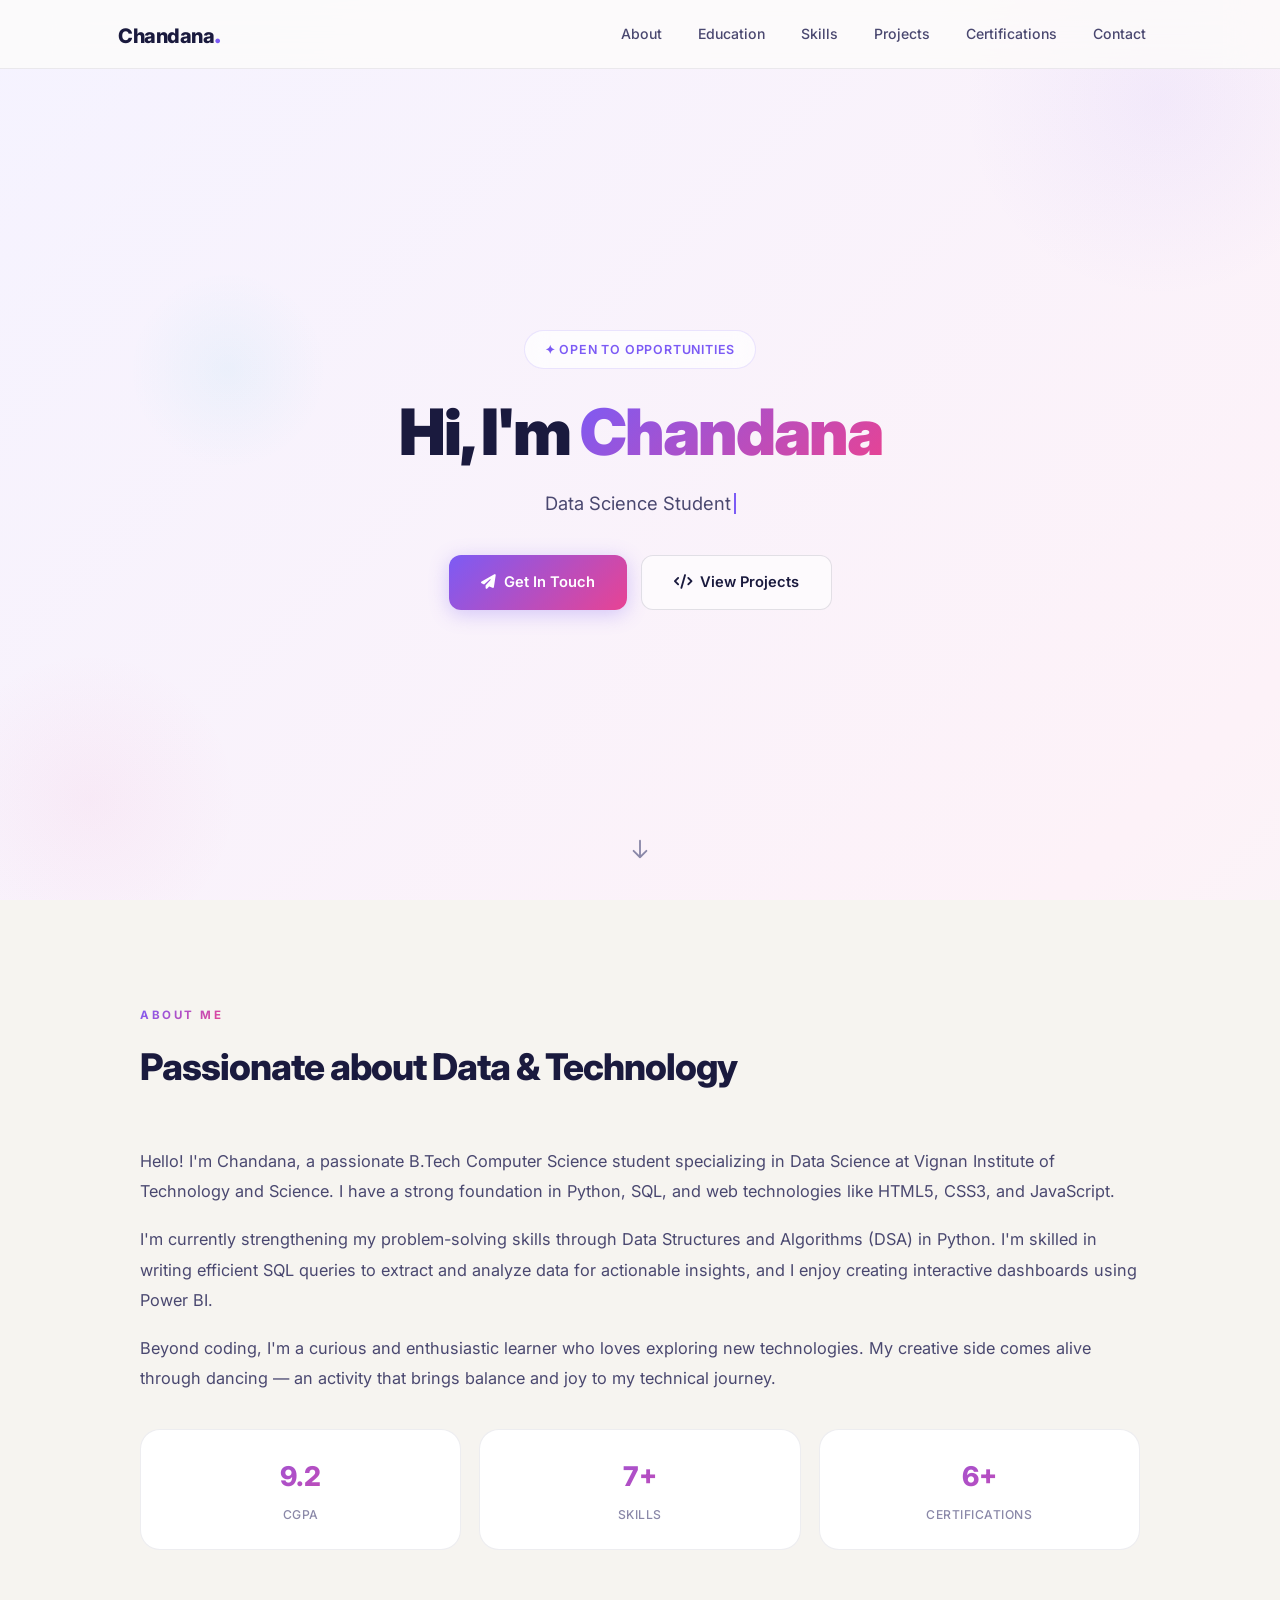
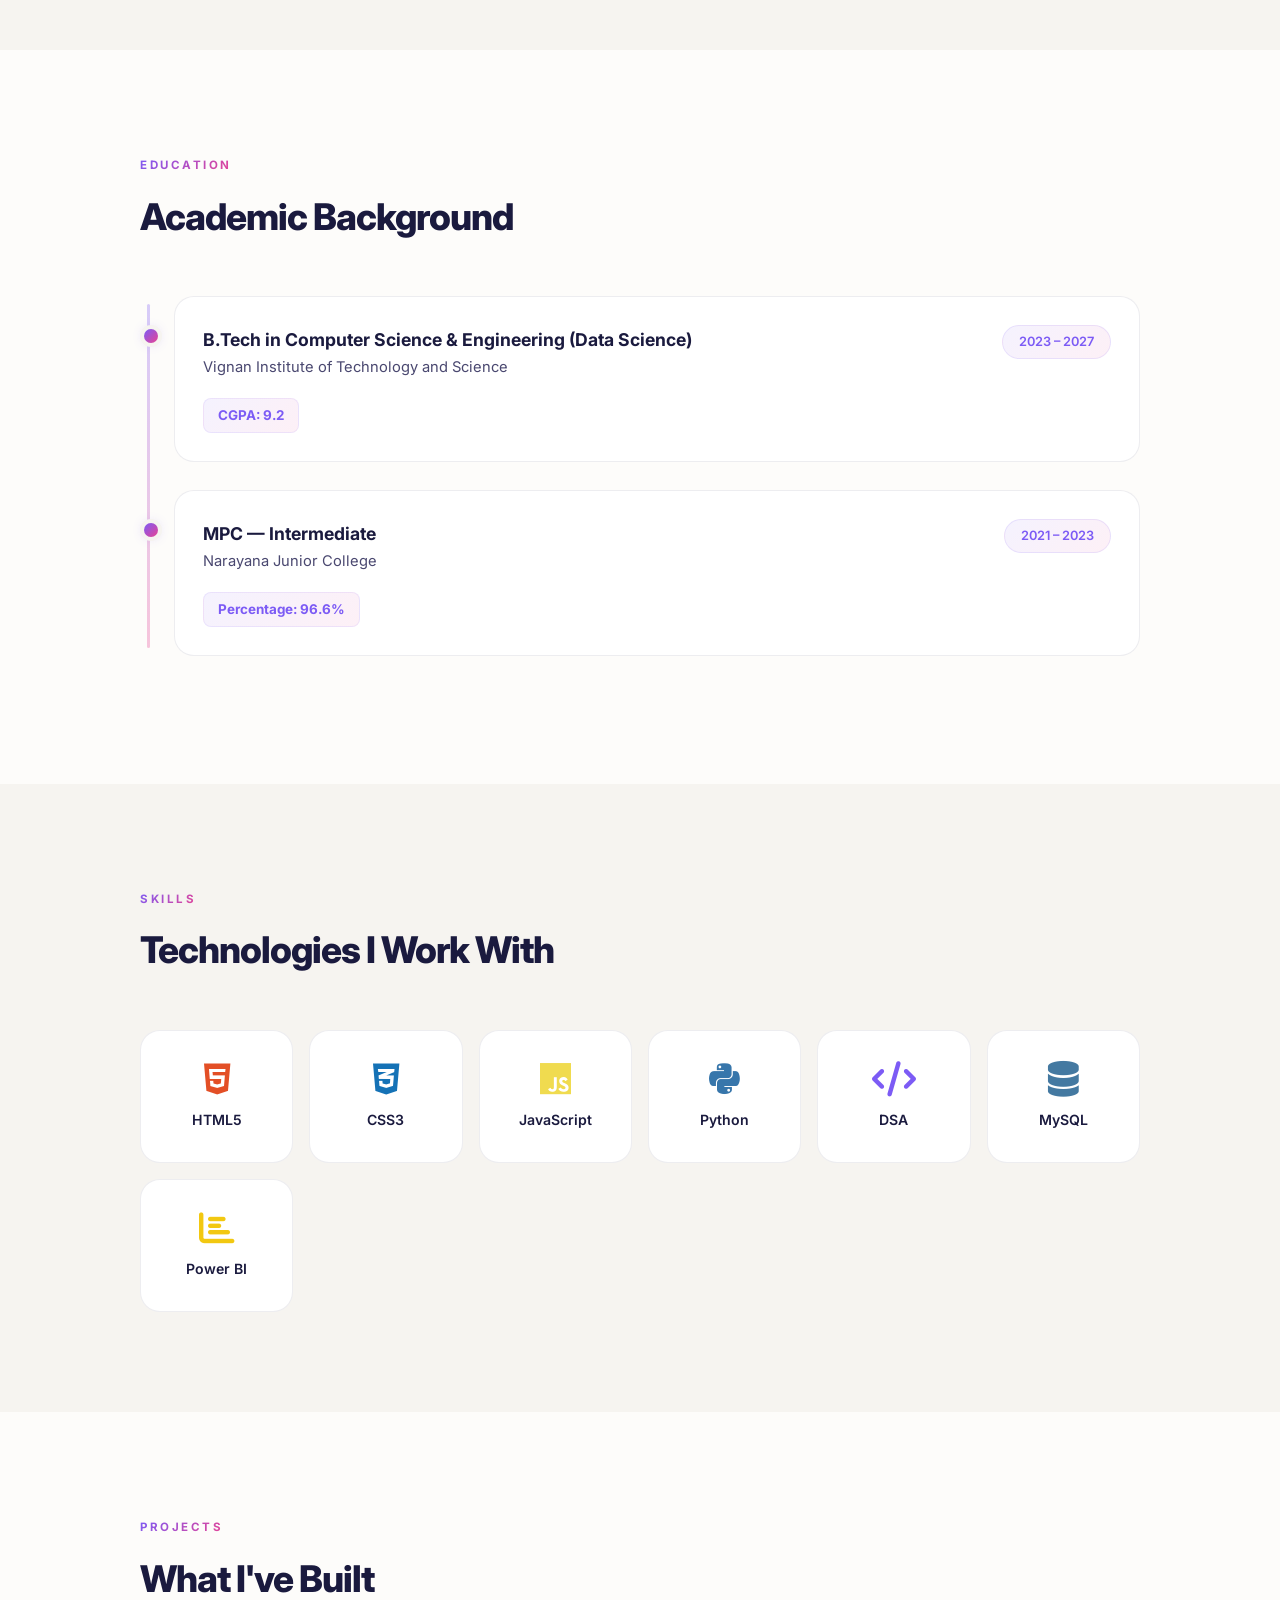
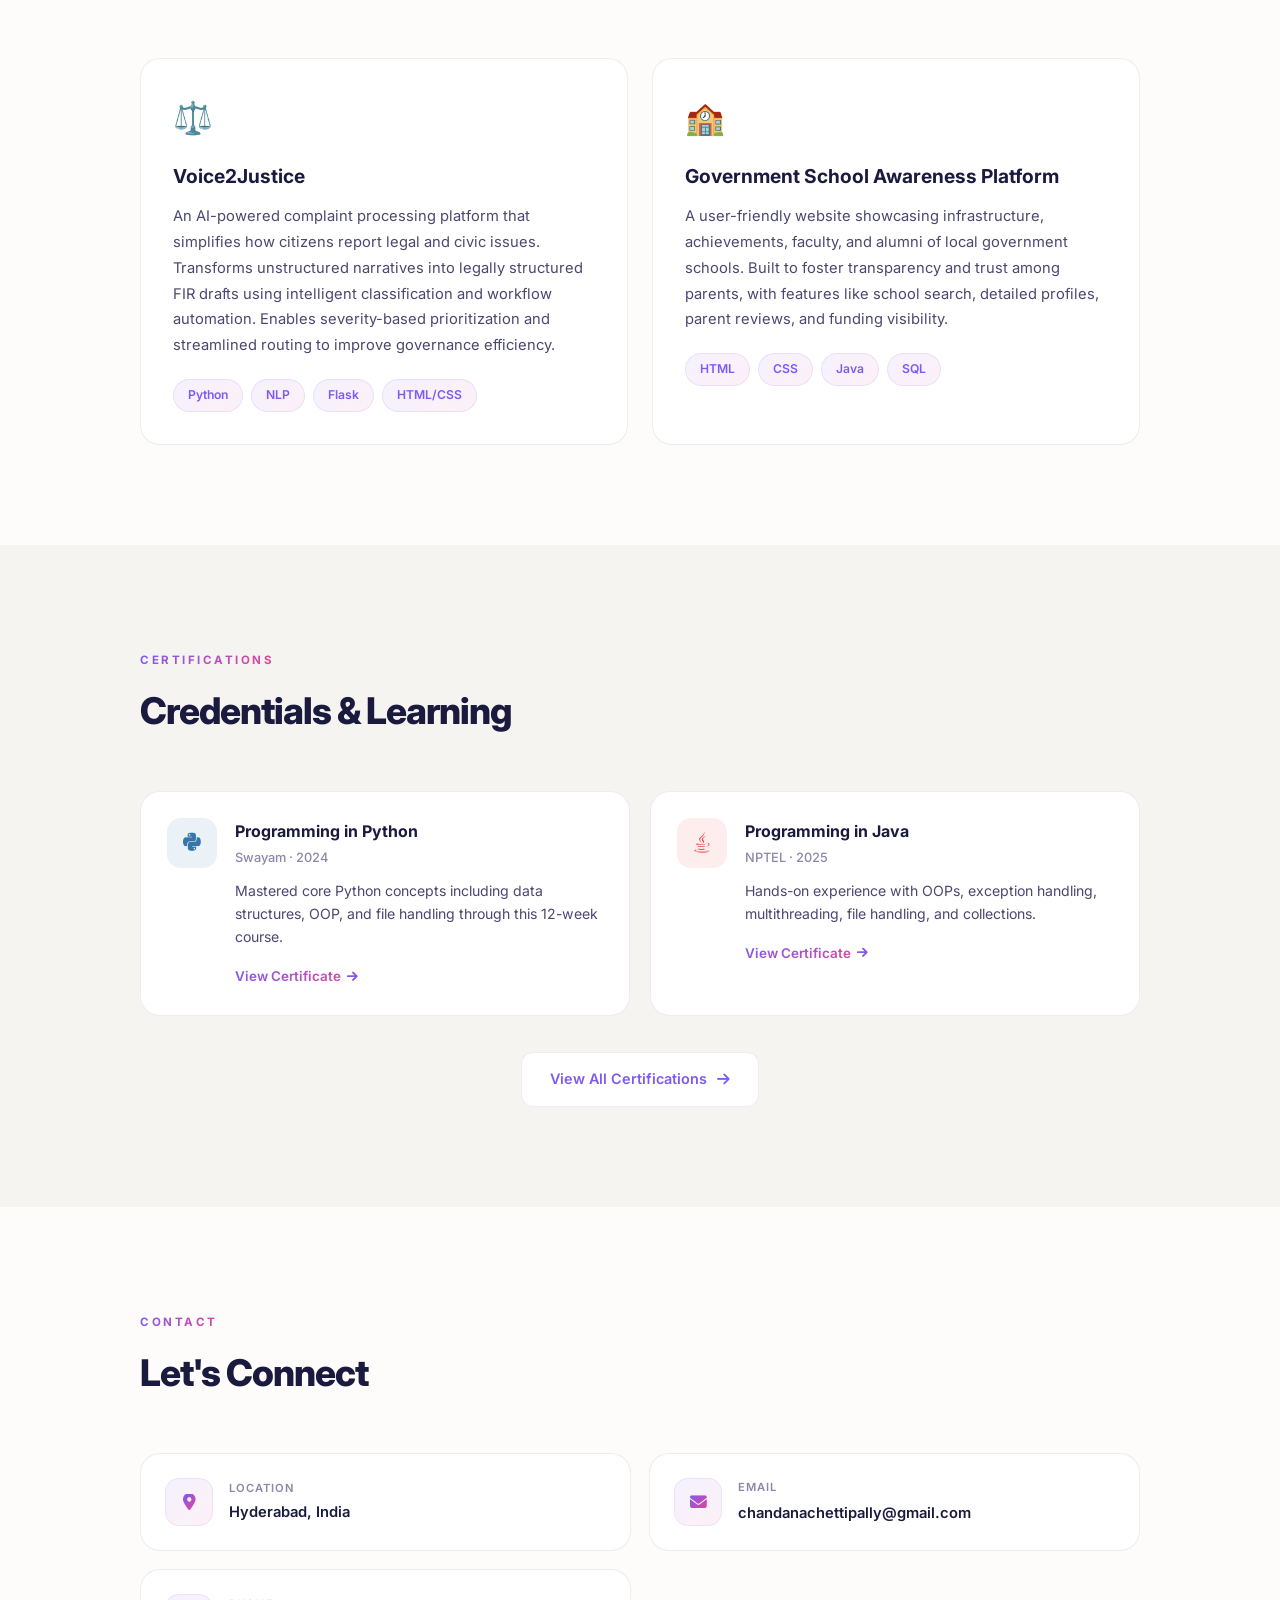
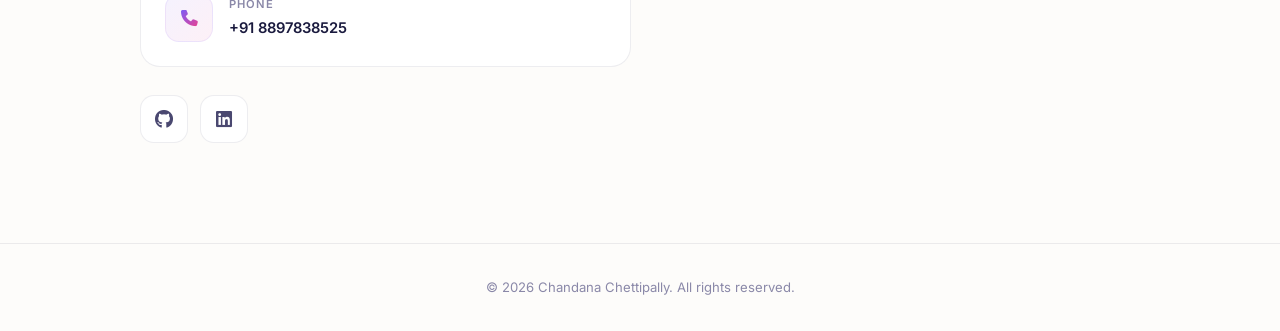
==== index.html @ 7e92e462 "Add files via upload" ====
<!DOCTYPE html>
<html lang="en">

<head>
    <meta charset="UTF-8">
    <meta name="viewport" content="width=device-width, initial-scale=1.0">
    <meta name="description"
        content="Chandana Chettipally — B.Tech Data Science student skilled in Python, SQL, Power BI, and web development. View my projects, certifications, and more.">
    <title>Chandana Chettipally | Portfolio</title>
    <link rel="preconnect" href="https://fonts.googleapis.com">
    <link rel="preconnect" href="https://fonts.gstatic.com" crossorigin>
    <link href="https://fonts.googleapis.com/css2?family=Inter:wght@300;400;500;600;700;800;900&display=swap"
        rel="stylesheet">
    <link href="https://cdnjs.cloudflare.com/ajax/libs/font-awesome/6.4.0/css/all.min.css" rel="stylesheet">
    <link rel="stylesheet" href="style.css">
</head>

<body>

    <!-- Scroll Progress Bar -->
    <div class="scroll-progress" id="scrollProgress"></div>

    <!-- ═══════ NAVBAR ═══════ -->
    <nav class="navbar">
        <div class="nav-inner">
            <a href="#" class="nav-logo">
                <span class="logo-c">Chandana</span><span class="logo-dot">.</span>
            </a>
            <ul class="nav-links">
                <li><a href="#about">About</a></li>
                <li><a href="#education">Education</a></li>
                <li><a href="#skills">Skills</a></li>
                <li><a href="#projects">Projects</a></li>
                <li><a href="#certifications">Certifications</a></li>
                <li><a href="#contact">Contact</a></li>
            </ul>
            <button class="mobile-toggle" aria-label="Toggle menu"><i class="fas fa-bars"></i></button>
        </div>
        <div class="mobile-menu" id="mobileMenu">
            <a href="#about">About</a>
            <a href="#education">Education</a>
            <a href="#skills">Skills</a>
            <a href="#projects">Projects</a>
            <a href="#certifications">Certifications</a>
            <a href="#contact">Contact</a>
        </div>
    </nav>

    <!-- ═══════ HERO ═══════ -->
    <section class="hero" id="hero">
        <!-- Floating shapes -->
        <div class="hero-shape hero-shape-1"></div>
        <div class="hero-shape hero-shape-2"></div>
        <div class="hero-shape hero-shape-3"></div>

        <div class="hero-content">
            <div class="hero-badge">✦ Open to Opportunities</div>
            <h1>Hi, I'm <span class="gradient-text">Chandana</span></h1>
            <p class="hero-subtitle" id="typingText"></p>
            <div class="hero-buttons">
                <a href="#contact" class="btn-primary"><i class="fas fa-paper-plane"></i> Get In Touch</a>
                <a href="#projects" class="btn-outline"><i class="fas fa-code"></i> View Projects</a>
            </div>
        </div>
        <div class="scroll-down">
            <svg fill="none" stroke="currentColor" viewBox="0 0 24 24">
                <path stroke-linecap="round" stroke-linejoin="round" stroke-width="2" d="M19 14l-7 7m0 0l-7-7m7 7V3">
                </path>
            </svg>
        </div>
    </section>

    <!-- ═══════ ABOUT ═══════ -->
    <section id="about" class="section-gray">
        <div class="section-inner reveal">
            <span class="section-label">About Me</span>
            <h2 class="section-title">Passionate about Data & Technology</h2>
            <div class="about-text">
                <p>Hello! I'm Chandana, a passionate B.Tech Computer Science student specializing in Data Science at
                    Vignan Institute of Technology and Science. I have a strong foundation in Python, SQL, and web
                    technologies like HTML5, CSS3, and JavaScript.</p>
                <p>I'm currently strengthening my problem-solving skills through Data Structures and Algorithms (DSA) in
                    Python. I'm skilled in writing efficient SQL queries to extract and analyze data for actionable
                    insights, and I enjoy creating interactive dashboards using Power BI.</p>
                <p>Beyond coding, I'm a curious and enthusiastic learner who loves exploring new technologies. My
                    creative side comes alive through dancing — an activity that brings balance and joy to my technical
                    journey.</p>
            </div>
            <div class="about-stats">
                <div class="glass-card stat-card stagger-child">
                    <div class="stat-number" data-count="9.2">0</div>
                    <div class="stat-label">CGPA</div>
                </div>
                <div class="glass-card stat-card stagger-child">
                    <div class="stat-number" data-count="7" data-suffix="+">0</div>
                    <div class="stat-label">Skills</div>
                </div>
                <div class="glass-card stat-card stagger-child">
                    <div class="stat-number" data-count="6" data-suffix="+">0</div>
                    <div class="stat-label">Certifications</div>
                </div>
            </div>
        </div>
    </section>

    <!-- ═══════ EDUCATION ═══════ -->
    <section id="education" class="section-cream">
        <div class="section-inner reveal">
            <span class="section-label">Education</span>
            <h2 class="section-title">Academic Background</h2>
            <div class="timeline">
                <div class="glass-card timeline-item">
                    <div class="timeline-header">
                        <div>
                            <h3>B.Tech in Computer Science & Engineering (Data Science)</h3>
                            <p class="institution">Vignan Institute of Technology and Science</p>
                        </div>
                        <span class="timeline-badge">2023 – 2027</span>
                    </div>
                    <span class="timeline-score">CGPA: 9.2</span>
                </div>
                <div class="glass-card timeline-item">
                    <div class="timeline-header">
                        <div>
                            <h3>MPC — Intermediate</h3>
                            <p class="institution">Narayana Junior College</p>
                        </div>
                        <span class="timeline-badge">2021 – 2023</span>
                    </div>
                    <span class="timeline-score">Percentage: 96.6%</span>
                </div>
            </div>
        </div>
    </section>

    <!-- ═══════ SKILLS ═══════ -->
    <section id="skills" class="section-gray">
        <div class="section-inner reveal">
            <span class="section-label">Skills</span>
            <h2 class="section-title">Technologies I Work With</h2>
            <div class="skills-grid">
                <div class="glass-card skill-card stagger-child">
                    <i class="fab fa-html5" style="color:#e34f26"></i>
                    <h3>HTML5</h3>
                </div>
                <div class="glass-card skill-card stagger-child">
                    <i class="fab fa-css3-alt" style="color:#1572b6"></i>
                    <h3>CSS3</h3>
                </div>
                <div class="glass-card skill-card stagger-child">
                    <i class="fab fa-js" style="color:#f0db4f"></i>
                    <h3>JavaScript</h3>
                </div>
                <div class="glass-card skill-card stagger-child">
                    <i class="fab fa-python" style="color:#3776ab"></i>
                    <h3>Python</h3>
                </div>
                <div class="glass-card skill-card stagger-child">
                    <i class="fas fa-code" style="color:#7c5bf5"></i>
                    <h3>DSA</h3>
                </div>
                <div class="glass-card skill-card stagger-child">
                    <i class="fas fa-database" style="color:#4479a1"></i>
                    <h3>MySQL</h3>
                </div>
                <div class="glass-card skill-card stagger-child">
                    <i class="fas fa-chart-bar" style="color:#f2c811"></i>
                    <h3>Power BI</h3>
                </div>
            </div>
        </div>
    </section>

    <!-- ═══════ PROJECTS ═══════ -->
    <section id="projects" class="section-cream">
        <div class="section-inner reveal">
            <span class="section-label">Projects</span>
            <h2 class="section-title">What I've Built</h2>
            <div class="projects-grid">
                <div class="glass-card project-card">
                    <span class="project-emoji">⚖️</span>
                    <h3>Voice2Justice</h3>
                    <p>An AI-powered complaint processing platform that simplifies how citizens report legal and civic
                        issues. Transforms unstructured narratives into legally structured FIR drafts using intelligent
                        classification and workflow automation. Enables severity-based prioritization and streamlined
                        routing to improve governance efficiency.</p>
                    <div class="tech-tags">
                        <span class="tech-tag">Python</span>
                        <span class="tech-tag">NLP</span>
                        <span class="tech-tag">Flask</span>
                        <span class="tech-tag">HTML/CSS</span>
                    </div>
                </div>
                <div class="glass-card project-card">
                    <span class="project-emoji">🏫</span>
                    <h3>Government School Awareness Platform</h3>
                    <p>A user-friendly website showcasing infrastructure, achievements, faculty, and alumni of local
                        government schools. Built to foster transparency and trust among parents, with features like
                        school search, detailed profiles, parent reviews, and funding visibility.</p>
                    <div class="tech-tags">
                        <span class="tech-tag">HTML</span>
                        <span class="tech-tag">CSS</span>
                        <span class="tech-tag">Java</span>
                        <span class="tech-tag">SQL</span>
                    </div>
                </div>
            </div>
        </div>
    </section>

    <!-- ═══════ CERTIFICATIONS ═══════ -->
    <section id="certifications" class="section-gray">
        <div class="section-inner reveal">
            <span class="section-label">Certifications</span>
            <h2 class="section-title">Credentials & Learning</h2>
            <div class="certs-grid">
                <div class="glass-card cert-card">
                    <div class="cert-icon" style="background:rgba(55,118,171,0.1); color:#3776ab;">
                        <i class="fab fa-python"></i>
                    </div>
                    <div>
                        <h3>Programming in Python</h3>
                        <p class="cert-org">Swayam · 2024</p>
                        <p class="cert-desc">Mastered core Python concepts including data structures, OOP, and file
                            handling through this 12-week course.</p>
                        <a href="assets/Swayam_Python.pdf" target="_blank" rel="noopener noreferrer" class="cert-link"
                            aria-label="Python certificate">View Certificate <i class="fas fa-arrow-right"></i></a>
                    </div>
                </div>
                <div class="glass-card cert-card">
                    <div class="cert-icon" style="background:rgba(234,76,76,0.1); color:#ea4c4c;">
                        <i class="fab fa-java"></i>
                    </div>
                    <div>
                        <h3>Programming in Java</h3>
                        <p class="cert-org">NPTEL · 2025</p>
                        <p class="cert-desc">Hands-on experience with OOPs, exception handling, multithreading, file
                            handling, and collections.</p>
                        <a href="assets/NPTEL_Java.pdf" target="_blank" rel="noopener noreferrer" class="cert-link"
                            aria-label="Java certificate">View Certificate <i class="fas fa-arrow-right"></i></a>
                    </div>
                </div>
            </div>
            <div style="text-align:center">
                <a href="certificates.html" class="view-all-btn">View All Certifications <i
                        class="fas fa-arrow-right"></i></a>
            </div>
        </div>
    </section>

    <!-- ═══════ CONTACT ═══════ -->
    <section id="contact" class="section-cream">
        <div class="section-inner reveal">
            <span class="section-label">Contact</span>
            <h2 class="section-title">Let's Connect</h2>
            <div class="contact-grid">
                <div class="glass-card contact-card stagger-child">
                    <div class="contact-icon"><i class="fas fa-map-marker-alt"></i></div>
                    <div>
                        <h4>Location</h4>
                        <p>Hyderabad, India</p>
                    </div>
                </div>
                <div class="glass-card contact-card stagger-child">
                    <div class="contact-icon"><i class="fas fa-envelope"></i></div>
                    <div>
                        <h4>Email</h4>
                        <a href="mailto:chandanachettipally@gmail.com">chandanachettipally@gmail.com</a>
                    </div>
                </div>
                <div class="glass-card contact-card stagger-child">
                    <div class="contact-icon"><i class="fas fa-phone"></i></div>
                    <div>
                        <h4>Phone</h4>
                        <p>+91 8897838525</p>
                    </div>
                </div>
            </div>
            <div class="social-links">
                <a href="https://github.com/ch-chandana" target="_blank" rel="noopener noreferrer" class="social-link"
                    aria-label="GitHub"><i class="fab fa-github"></i></a>
                <a href="https://www.linkedin.com/in/chettipally-chandana-415032353/" target="_blank"
                    rel="noopener noreferrer" class="social-link" aria-label="LinkedIn"><i
                        class="fab fa-linkedin"></i></a>
            </div>
        </div>
    </section>

    <!-- ═══════ FOOTER ═══════ -->
    <footer>
        <p>&copy;
            <script>document.write(new Date().getFullYear())</script> Chandana Chettipally. All rights reserved.
        </p>
    </footer>

    <!-- ═══════ SCRIPTS ═══════ -->
    <script>
        // ─── Mobile Menu ───
        document.querySelector('.mobile-toggle').addEventListener('click', () => {
            document.getElementById('mobileMenu').classList.toggle('active');
        });
        document.querySelectorAll('.mobile-menu a').forEach(link => {
            link.addEventListener('click', () => document.getElementById('mobileMenu').classList.remove('active'));
        });

        // ─── Scroll Reveal (sections + stagger children) ───
        const observer = new IntersectionObserver((entries) => {
            entries.forEach(entry => {
                if (entry.isIntersecting) entry.target.classList.add('visible');
            });
        }, { threshold: 0.1 });
        document.querySelectorAll('.reveal').forEach(el => observer.observe(el));

        // ─── Scroll Progress Bar ───
        window.addEventListener('scroll', () => {
            const scrollTop = window.scrollY;
            const docHeight = document.documentElement.scrollHeight - window.innerHeight;
            const progress = (scrollTop / docHeight) * 100;
            document.getElementById('scrollProgress').style.width = progress + '%';

            // Navbar compact state
            document.querySelector('.navbar').classList.toggle('scrolled', scrollTop > 50);
        });

        // ─── Active Nav Link on Scroll ───
        const sections = document.querySelectorAll('section[id]');
        const navLinks = document.querySelectorAll('.nav-links a');
        window.addEventListener('scroll', () => {
            let current = '';
            sections.forEach(section => {
                const top = section.offsetTop - 100;
                if (window.scrollY >= top) current = section.getAttribute('id');
            });
            navLinks.forEach(link => {
                link.classList.remove('active');
                if (link.getAttribute('href') === '#' + current) link.classList.add('active');
            });
        });

        // ─── Typing Effect ───
        const phrases = [
            'Data Science Student',
            'Python & DSA Enthusiast',
            'Building solutions through code & data'
        ];
        const typingEl = document.getElementById('typingText');
        let phraseIndex = 0, charIndex = 0, isDeleting = false;

        // Put a text node + cursor INSIDE the <p> so cursor stays inline
        const textNode = document.createTextNode('');
        const cursor = document.createElement('span');
        cursor.className = 'typing-cursor';
        typingEl.appendChild(textNode);
        typingEl.appendChild(cursor);

        function typeEffect() {
            const current = phrases[phraseIndex];
            textNode.textContent = isDeleting
                ? current.substring(0, charIndex--)
                : current.substring(0, charIndex++);

            let speed = isDeleting ? 30 : 60;

            if (!isDeleting && charIndex > current.length) {
                speed = 2000; // pause at end
                isDeleting = true;
            } else if (isDeleting && charIndex < 0) {
                isDeleting = false;
                phraseIndex = (phraseIndex + 1) % phrases.length;
                speed = 400; // pause before next phrase
            }
            setTimeout(typeEffect, speed);
        }
        // Start typing after hero entrance animation
        setTimeout(typeEffect, 1200);

        // ─── Animated Counters ───
        const counterObserver = new IntersectionObserver((entries) => {
            entries.forEach(entry => {
                if (entry.isIntersecting) {
                    const el = entry.target;
                    const target = parseFloat(el.dataset.count);
                    const suffix = el.dataset.suffix || '';
                    const isDecimal = target % 1 !== 0;
                    const duration = 1500;
                    const start = performance.now();

                    function animate(now) {
                        const elapsed = now - start;
                        const progress = Math.min(elapsed / duration, 1);
                        // Ease out cubic
                        const eased = 1 - Math.pow(1 - progress, 3);
                        const value = eased * target;
                        el.textContent = (isDecimal ? value.toFixed(1) : Math.floor(value)) + suffix;
                        if (progress < 1) requestAnimationFrame(animate);
                    }
                    requestAnimationFrame(animate);
                    counterObserver.unobserve(el);
                }
            });
        }, { threshold: 0.5 });
        document.querySelectorAll('[data-count]').forEach(el => counterObserver.observe(el));

        // ─── Smooth Transition to Certificates ───
        document.querySelectorAll('a[href$="certificates.html"]').forEach(link => {
            link.addEventListener('click', function (e) {
                e.preventDefault();
                document.body.style.opacity = '0';
                document.body.style.transition = 'opacity 0.3s ease';
                setTimeout(() => { window.location.href = this.href; }, 300);
            });
        });
    </script>
</body>

</html>
---- style.css ----
/* ══════════════════════════════════════════════════
   Chandana's Portfolio — Premium Light Theme
   Warm cream + Navy + Rose-Violet gradients
   ══════════════════════════════════════════════════ */

*,
*::before,
*::after {
    margin: 0;
    padding: 0;
    box-sizing: border-box;
}

:root {
    --bg-warm: #fdfcfa;
    --bg-soft: #f6f4f0;
    --bg-card: #ffffff;
    --navy: #1a1a3e;
    --navy-light: #2d2b55;
    --heading: #1a1a3e;
    --text: #4a4870;
    --text-light: #8a88a8;
    --accent-1: #7c5bf5;
    --accent-2: #e84393;
    --accent-3: #00b4d8;
    --gradient: linear-gradient(135deg, #7c5bf5, #e84393);
    --gradient-soft: linear-gradient(135deg, rgba(124, 91, 245, 0.08), rgba(232, 67, 147, 0.08));
    --gradient-border: linear-gradient(135deg, #7c5bf5, #e84393, #00b4d8);
    --border: rgba(26, 26, 62, 0.08);
    --shadow-sm: 0 2px 8px rgba(26, 26, 62, 0.05);
    --shadow: 0 8px 32px rgba(26, 26, 62, 0.08);
    --shadow-lg: 0 20px 60px rgba(26, 26, 62, 0.12);
    --shadow-glow: 0 8px 32px rgba(124, 91, 245, 0.15);
    --radius: 20px;
    --radius-sm: 12px;
}

html {
    scroll-behavior: smooth;
}

body {
    font-family: 'Inter', -apple-system, sans-serif;
    background: var(--bg-warm);
    color: var(--text);
    line-height: 1.7;
    overflow-x: hidden;
    -webkit-font-smoothing: antialiased;
}

/* ═══ GRADIENT TEXT UTILITY ═══ */
.gradient-text {
    background: var(--gradient);
    -webkit-background-clip: text;
    -webkit-text-fill-color: transparent;
    background-clip: text;
}

/* ═══════════════════════════════
   NAVBAR
   ═══════════════════════════════ */
.navbar {
    position: fixed;
    top: 0;
    width: 100%;
    z-index: 100;
    background: rgba(253, 252, 250, 0.8);
    backdrop-filter: blur(24px);
    -webkit-backdrop-filter: blur(24px);
    border-bottom: 1px solid var(--border);
    transition: all 0.3s;
}

.nav-inner {
    max-width: 1100px;
    margin: 0 auto;
    display: flex;
    justify-content: space-between;
    align-items: center;
    padding: 0 28px;
    height: 68px;
}

.nav-logo {
    font-weight: 800;
    font-size: 1.25rem;
    text-decoration: none;
    letter-spacing: -0.5px;
}

.nav-logo .logo-c {
    color: var(--heading);
}

.nav-logo .logo-dot {
    color: var(--accent-1);
    font-size: 1.6rem;
}

.nav-links {
    display: flex;
    gap: 4px;
    list-style: none;
}

.nav-links a {
    color: var(--text);
    text-decoration: none;
    font-size: 0.88rem;
    font-weight: 500;
    padding: 8px 16px;
    border-radius: 10px;
    transition: all 0.25s;
    position: relative;
}

.nav-links a:hover {
    color: var(--accent-1);
    background: rgba(124, 91, 245, 0.06);
}

.mobile-toggle {
    display: none;
    background: none;
    border: 1.5px solid var(--border);
    color: var(--heading);
    font-size: 1.1rem;
    cursor: pointer;
    padding: 8px 10px;
    border-radius: 10px;
}

.mobile-menu {
    display: none;
    position: fixed;
    top: 68px;
    left: 0;
    right: 0;
    background: rgba(253, 252, 250, 0.97);
    backdrop-filter: blur(20px);
    border-bottom: 1px solid var(--border);
    padding: 8px 28px 20px;
    z-index: 99;
}

.mobile-menu.active {
    display: block;
}

.mobile-menu a {
    display: block;
    color: var(--text);
    text-decoration: none;
    padding: 14px 0;
    font-size: 1rem;
    font-weight: 500;
    border-bottom: 1px solid var(--border);
}

.mobile-menu a:last-child {
    border: none;
}

.mobile-menu a:hover {
    color: var(--accent-1);
}

@media (max-width: 768px) {
    .nav-links {
        display: none;
    }

    .mobile-toggle {
        display: flex;
        align-items: center;
    }
}

/* ═══════════════════════════════
   HERO — Animated gradient BG
   ═══════════════════════════════ */
.hero {
    min-height: 100vh;
    display: flex;
    align-items: center;
    justify-content: center;
    text-align: center;
    padding: 120px 28px 80px;
    position: relative;
    overflow: hidden;
    background: linear-gradient(135deg, #f5f3ff 0%, #fdf2f8 30%, #ecfdf5 60%, #eff6ff 100%);
    background-size: 300% 300%;
    animation: heroGradient 12s ease infinite;
}

@keyframes heroGradient {
    0% {
        background-position: 0% 50%;
    }

    50% {
        background-position: 100% 50%;
    }

    100% {
        background-position: 0% 50%;
    }
}

/* Floating shapes */
.hero-shape {
    position: absolute;
    border-radius: 50%;
    pointer-events: none;
    opacity: 0.5;
}

.hero-shape-1 {
    width: 400px;
    height: 400px;
    background: radial-gradient(circle, rgba(124, 91, 245, 0.12), transparent 70%);
    top: -100px;
    right: -80px;
    animation: float1 8s ease-in-out infinite;
}

.hero-shape-2 {
    width: 300px;
    height: 300px;
    background: radial-gradient(circle, rgba(232, 67, 147, 0.1), transparent 70%);
    bottom: -50px;
    left: -60px;
    animation: float2 10s ease-in-out infinite;
}

.hero-shape-3 {
    width: 200px;
    height: 200px;
    background: radial-gradient(circle, rgba(0, 180, 216, 0.1), transparent 70%);
    top: 30%;
    left: 10%;
    animation: float3 7s ease-in-out infinite;
}

@keyframes float1 {

    0%,
    100% {
        transform: translate(0, 0) scale(1);
    }

    50% {
        transform: translate(-30px, 20px) scale(1.05);
    }
}

@keyframes float2 {

    0%,
    100% {
        transform: translate(0, 0) scale(1);
    }

    50% {
        transform: translate(20px, -30px) scale(1.08);
    }
}

@keyframes float3 {

    0%,
    100% {
        transform: translate(0, 0);
    }

    50% {
        transform: translate(15px, 15px);
    }
}

.hero-content {
    position: relative;
    z-index: 2;
    max-width: 660px;
}

.hero-badge {
    display: inline-flex;
    align-items: center;
    gap: 6px;
    background: rgba(255, 255, 255, 0.7);
    backdrop-filter: blur(10px);
    border: 1px solid rgba(124, 91, 245, 0.15);
    padding: 8px 20px;
    border-radius: 50px;
    font-size: 0.78rem;
    color: var(--accent-1);
    font-weight: 600;
    margin-bottom: 28px;
    letter-spacing: 0.8px;
    text-transform: uppercase;
}

.hero h1 {
    font-size: clamp(2.6rem, 6vw, 4rem);
    font-weight: 900;
    color: var(--heading);
    line-height: 1.1;
    margin-bottom: 20px;
    letter-spacing: -2px;
}

.hero-subtitle {
    font-size: 1.15rem;
    color: var(--text);
    margin-bottom: 36px;
    max-width: 500px;
    margin-left: auto;
    margin-right: auto;
    line-height: 1.7;
}

.hero-buttons {
    display: flex;
    gap: 14px;
    justify-content: center;
    flex-wrap: wrap;
}

.btn-primary {
    display: inline-flex;
    align-items: center;
    gap: 8px;
    background: var(--gradient);
    color: #fff;
    padding: 14px 32px;
    border-radius: var(--radius-sm);
    font-weight: 600;
    font-size: 0.92rem;
    text-decoration: none;
    border: none;
    cursor: pointer;
    transition: all 0.3s;
    box-shadow: 0 4px 20px rgba(124, 91, 245, 0.3);
}

.btn-primary:hover {
    transform: translateY(-2px);
    box-shadow: 0 8px 32px rgba(124, 91, 245, 0.4);
}

.btn-outline {
    display: inline-flex;
    align-items: center;
    gap: 8px;
    background: rgba(255, 255, 255, 0.6);
    backdrop-filter: blur(10px);
    color: var(--heading);
    padding: 14px 32px;
    border-radius: var(--radius-sm);
    font-weight: 600;
    font-size: 0.92rem;
    text-decoration: none;
    border: 1.5px solid rgba(26, 26, 62, 0.12);
    transition: all 0.3s;
}

.btn-outline:hover {
    border-color: var(--accent-1);
    color: var(--accent-1);
    background: rgba(255, 255, 255, 0.9);
}

.scroll-down {
    position: absolute;
    bottom: 32px;
    left: 50%;
    transform: translateX(-50%);
    animation: scrollBounce 2s ease infinite;
    color: var(--text-light);
}

.scroll-down svg {
    width: 22px;
    height: 22px;
}

@keyframes scrollBounce {

    0%,
    100% {
        transform: translateX(-50%) translateY(0);
    }

    50% {
        transform: translateX(-50%) translateY(10px);
    }
}

/* ═══════════════════════════════
   SECTIONS
   ═══════════════════════════════ */
section {
    padding: 100px 28px;
}

.section-inner {
    max-width: 1000px;
    margin: 0 auto;
}

.section-label {
    display: inline-block;
    font-size: 0.72rem;
    font-weight: 700;
    text-transform: uppercase;
    letter-spacing: 2.5px;
    margin-bottom: 10px;
    background: var(--gradient);
    -webkit-background-clip: text;
    -webkit-text-fill-color: transparent;
    background-clip: text;
}

.section-title {
    font-size: clamp(1.8rem, 4vw, 2.3rem);
    font-weight: 800;
    color: var(--heading);
    letter-spacing: -1px;
    margin-bottom: 48px;
}

.section-cream {
    background: var(--bg-warm);
}

.section-gray {
    background: var(--bg-soft);
}

/* ═══════════════════════════════
   GLASS CARD (reusable)
   ═══════════════════════════════ */
.glass-card {
    background: var(--bg-card);
    border: 1px solid var(--border);
    border-radius: var(--radius);
    transition: all 0.35s ease;
    position: relative;
}

.glass-card:hover {
    border-color: rgba(124, 91, 245, 0.2);
    box-shadow: var(--shadow);
    transform: translateY(-4px);
}

/* Gradient top-line on hover */
.glass-card::before {
    content: '';
    position: absolute;
    top: 0;
    left: 20px;
    right: 20px;
    height: 3px;
    border-radius: 0 0 3px 3px;
    background: var(--gradient-border);
    opacity: 0;
    transition: opacity 0.3s;
}

.glass-card:hover::before {
    opacity: 1;
}

/* ═══════════════════════════════
   ABOUT
   ═══════════════════════════════ */
.about-text p {
    color: var(--text);
    font-size: 1.02rem;
    margin-bottom: 18px;
    line-height: 1.85;
}

.about-stats {
    display: grid;
    grid-template-columns: repeat(3, 1fr);
    gap: 18px;
    margin-top: 36px;
}

.stat-card {
    padding: 24px 16px;
    text-align: center;
}

.stat-number {
    font-size: 1.7rem;
    font-weight: 800;
    background: var(--gradient);
    -webkit-background-clip: text;
    -webkit-text-fill-color: transparent;
    background-clip: text;
}

.stat-label {
    font-size: 0.76rem;
    color: var(--text-light);
    margin-top: 4px;
    font-weight: 500;
    text-transform: uppercase;
    letter-spacing: 0.5px;
}

/* ═══════════════════════════════
   EDUCATION TIMELINE
   ═══════════════════════════════ */
.timeline {
    position: relative;
    padding-left: 34px;
}

.timeline::before {
    content: '';
    position: absolute;
    left: 7px;
    top: 8px;
    bottom: 8px;
    width: 3px;
    background: var(--gradient);
    border-radius: 3px;
    opacity: 0.3;
}

.timeline-item {
    position: relative;
    margin-bottom: 28px;
    padding: 28px;
}

.timeline-item::after {
    content: '';
    position: absolute;
    left: -31px;
    top: 32px;
    width: 14px;
    height: 14px;
    border-radius: 50%;
    background: var(--gradient);
    box-shadow: 0 0 0 4px var(--bg-soft), 0 0 12px rgba(124, 91, 245, 0.3);
}

.timeline-header {
    display: flex;
    justify-content: space-between;
    align-items: flex-start;
    flex-wrap: wrap;
    gap: 12px;
    margin-bottom: 8px;
}

.timeline-item h3 {
    font-size: 1.1rem;
    font-weight: 700;
    color: var(--heading);
}

.timeline-item .institution {
    color: var(--text);
    font-size: 0.92rem;
}

.timeline-badge {
    background: var(--gradient-soft);
    color: var(--accent-1);
    padding: 5px 16px;
    border-radius: 50px;
    font-size: 0.8rem;
    font-weight: 600;
    white-space: nowrap;
    border: 1px solid rgba(124, 91, 245, 0.12);
}

.timeline-score {
    display: inline-block;
    margin-top: 10px;
    background: var(--gradient-soft);
    color: var(--accent-1);
    padding: 5px 14px;
    border-radius: 8px;
    font-size: 0.84rem;
    font-weight: 700;
    border: 1px solid rgba(124, 91, 245, 0.1);
}

/* ═══════════════════════════════
   SKILLS
   ═══════════════════════════════ */
.skills-grid {
    display: grid;
    grid-template-columns: repeat(auto-fill, minmax(130px, 1fr));
    gap: 16px;
}

.skill-card {
    padding: 30px 14px;
    text-align: center;
    cursor: default;
}

.skill-card i {
    font-size: 2.2rem;
    margin-bottom: 12px;
    display: block;
    transition: transform 0.3s;
}

.skill-card:hover i {
    transform: scale(1.15) translateY(-2px);
}

.skill-card h3 {
    font-size: 0.88rem;
    font-weight: 600;
    color: var(--heading);
}

/* ═══════════════════════════════
   PROJECTS
   ═══════════════════════════════ */
.projects-grid {
    display: grid;
    grid-template-columns: repeat(auto-fill, minmax(420px, 1fr));
    gap: 24px;
}

.project-card {
    padding: 32px;
}

.project-emoji {
    font-size: 2rem;
    margin-bottom: 14px;
    display: block;
}

.project-card h3 {
    font-size: 1.2rem;
    font-weight: 700;
    color: var(--heading);
    margin-bottom: 12px;
}

.project-card p {
    color: var(--text);
    font-size: 0.92rem;
    margin-bottom: 20px;
    line-height: 1.75;
}

.tech-tags {
    display: flex;
    flex-wrap: wrap;
    gap: 8px;
}

.tech-tag {
    background: var(--gradient-soft);
    color: var(--accent-1);
    padding: 5px 14px;
    border-radius: 50px;
    font-size: 0.76rem;
    font-weight: 600;
    border: 1px solid rgba(124, 91, 245, 0.12);
    transition: all 0.2s;
}

.tech-tag:hover {
    background: rgba(124, 91, 245, 0.12);
    border-color: rgba(124, 91, 245, 0.25);
}

@media (max-width: 480px) {
    .projects-grid {
        grid-template-columns: 1fr;
    }
}

/* ═══════════════════════════════
   CERTIFICATIONS
   ═══════════════════════════════ */
.certs-grid {
    display: grid;
    grid-template-columns: repeat(auto-fill, minmax(420px, 1fr));
    gap: 20px;
}

.cert-card {
    padding: 26px;
    display: flex;
    gap: 18px;
}

.cert-icon {
    width: 50px;
    height: 50px;
    border-radius: 14px;
    display: flex;
    align-items: center;
    justify-content: center;
    font-size: 1.3rem;
    flex-shrink: 0;
}

.cert-card h3 {
    font-size: 1rem;
    font-weight: 700;
    color: var(--heading);
    margin-bottom: 2px;
}

.cert-org {
    font-size: 0.8rem;
    color: var(--text-light);
    margin-bottom: 10px;
    font-weight: 500;
}

.cert-desc {
    font-size: 0.88rem;
    color: var(--text);
    line-height: 1.65;
    margin-bottom: 14px;
}

.cert-link {
    display: inline-flex;
    align-items: center;
    gap: 6px;
    font-size: 0.84rem;
    font-weight: 600;
    text-decoration: none;
    background: var(--gradient);
    -webkit-background-clip: text;
    -webkit-text-fill-color: transparent;
    background-clip: text;
    transition: opacity 0.2s;
}

.cert-link i {
    -webkit-text-fill-color: var(--accent-1);
    font-size: 0.75rem;
}

.cert-link:hover {
    opacity: 0.7;
}

.view-all-btn {
    display: inline-flex;
    align-items: center;
    gap: 10px;
    margin-top: 36px;
    background: var(--bg-card);
    border: 1.5px solid var(--border);
    color: var(--accent-1);
    padding: 14px 28px;
    border-radius: var(--radius-sm);
    font-weight: 600;
    font-size: 0.9rem;
    text-decoration: none;
    transition: all 0.3s;
}

.view-all-btn:hover {
    background: var(--gradient-soft);
    border-color: rgba(124, 91, 245, 0.2);
    box-shadow: var(--shadow-glow);
    transform: translateY(-2px);
}

@media (max-width: 480px) {
    .certs-grid {
        grid-template-columns: 1fr;
    }
}

/* ═══════════════════════════════
   CONTACT
   ═══════════════════════════════ */
.contact-grid {
    display: grid;
    grid-template-columns: repeat(2, 1fr);
    gap: 18px;
}

.contact-card {
    padding: 24px;
    display: flex;
    align-items: center;
    gap: 16px;
}

.contact-icon {
    width: 48px;
    height: 48px;
    border-radius: 14px;
    background: var(--gradient-soft);
    display: flex;
    align-items: center;
    justify-content: center;
    font-size: 1.05rem;
    flex-shrink: 0;
    border: 1px solid rgba(124, 91, 245, 0.1);
}

.contact-icon i {
    background: var(--gradient);
    -webkit-background-clip: text;
    -webkit-text-fill-color: transparent;
    background-clip: text;
}

.contact-card h4 {
    font-size: 0.7rem;
    color: var(--text-light);
    font-weight: 600;
    text-transform: uppercase;
    letter-spacing: 1px;
    margin-bottom: 2px;
}

.contact-card p,
.contact-card a {
    color: var(--heading);
    font-weight: 600;
    font-size: 0.92rem;
    text-decoration: none;
}

.contact-card a:hover {
    color: var(--accent-1);
}

.social-links {
    display: flex;
    gap: 12px;
    margin-top: 28px;
}

.social-link {
    width: 48px;
    height: 48px;
    border-radius: 14px;
    background: var(--bg-card);
    border: 1px solid var(--border);
    display: flex;
    align-items: center;
    justify-content: center;
    color: var(--text);
    font-size: 1.15rem;
    text-decoration: none;
    transition: all 0.3s;
}

.social-link:hover {
    background: var(--gradient);
    background-size: 200%;
    color: #fff;
    border-color: transparent;
    transform: translateY(-3px);
    box-shadow: var(--shadow-glow);
}

@media (max-width: 640px) {
    .contact-grid {
        grid-template-columns: 1fr;
    }
}

/* ═══════════════════════════════
   FOOTER
   ═══════════════════════════════ */
footer {
    border-top: 1px solid var(--border);
    padding: 32px 28px;
    text-align: center;
    background: var(--bg-warm);
}

footer p {
    color: var(--text-light);
    font-size: 0.82rem;
}

/* ═══════════════════════════════
   SCROLL REVEAL
   ═══════════════════════════════ */
.reveal {
    opacity: 0;
    transform: translateY(28px);
    transition: opacity 0.7s ease, transform 0.7s ease;
}

.reveal.visible {
    opacity: 1;
    transform: translateY(0);
}

/* ═══════════════════════════════
   CERTIFICATES PAGE
   ═══════════════════════════════ */
.back-link {
    display: inline-flex;
    align-items: center;
    gap: 8px;
    color: var(--text);
    text-decoration: none;
    font-size: 0.88rem;
    font-weight: 500;
    padding: 10px 20px;
    border-radius: var(--radius-sm);
    background: var(--bg-card);
    border: 1px solid var(--border);
    transition: all 0.25s;
    margin-bottom: 40px;
}

.back-link:hover {
    color: var(--accent-1);
    border-color: rgba(124, 91, 245, 0.2);
    box-shadow: var(--shadow-sm);
}

.page-header {
    padding: 52px 28px 0;
    max-width: 1000px;
    margin: 0 auto;
}

.page-title {
    font-size: clamp(1.8rem, 4vw, 2.3rem);
    font-weight: 800;
    color: var(--heading);
    letter-spacing: -0.8px;
    margin-bottom: 6px;
}

.page-subtitle {
    color: var(--text-light);
    font-size: 0.92rem;
    margin-bottom: 44px;
}

.certs-container {
    max-width: 1000px;
    margin: 0 auto;
    padding: 0 28px 80px;
}

/* Staggered entry animation */
.cert-fade {
    opacity: 0;
    transform: translateY(18px);
    animation: fadeSlideUp 0.5s ease forwards;
}

.cert-fade:nth-child(1) {
    animation-delay: 0.06s;
}

.cert-fade:nth-child(2) {
    animation-delay: 0.12s;
}

.cert-fade:nth-child(3) {
    animation-delay: 0.18s;
}

.cert-fade:nth-child(4) {
    animation-delay: 0.24s;
}

.cert-fade:nth-child(5) {
    animation-delay: 0.30s;
}

.cert-fade:nth-child(6) {
    animation-delay: 0.36s;
}

@keyframes fadeSlideUp {
    to {
        opacity: 1;
        transform: translateY(0);
    }
}

/* ═══════════════════════════════
   RESPONSIVE
   ═══════════════════════════════ */
@media (max-width: 640px) {
    .about-stats {
        gap: 10px;
    }

    .stat-card {
        padding: 18px 10px;
    }

    .stat-number {
        font-size: 1.4rem;
    }

    .skills-grid {
        grid-template-columns: repeat(3, 1fr);
        gap: 10px;
    }

    .skill-card {
        padding: 20px 8px;
    }

    .skill-card i {
        font-size: 1.6rem;
    }

    section {
        padding: 70px 20px;
    }
}

/* ═══════════════════════════════
   PROFESSIONAL ANIMATIONS
   ═══════════════════════════════ */

/* ─── Scroll Progress Bar ─── */
.scroll-progress {
    position: fixed;
    top: 0;
    left: 0;
    height: 3px;
    background: var(--gradient);
    z-index: 200;
    width: 0%;
    transition: width 0.05s linear;
}

/* ─── Page Load ─── */
body {
    animation: bodyFadeIn 0.6s ease forwards;
}

@keyframes bodyFadeIn {
    from {
        opacity: 0;
    }

    to {
        opacity: 1;
    }
}

/* ─── Hero Entrance ─── */
.hero-badge,
.hero h1,
.hero-subtitle,
.hero-buttons {
    opacity: 0;
    transform: translateY(24px);
    animation: heroEnter 0.7s ease forwards;
}

.hero-badge {
    animation-delay: 0.2s;
}

.hero h1 {
    animation-delay: 0.4s;
}

.hero-subtitle {
    animation-delay: 0.6s;
}

.hero-buttons {
    animation-delay: 0.8s;
}

@keyframes heroEnter {
    to {
        opacity: 1;
        transform: translateY(0);
    }
}

/* ─── Typing Cursor ─── */
.typing-cursor {
    display: inline-block;
    width: 2px;
    height: 1.1em;
    background: var(--accent-1);
    margin-left: 3px;
    vertical-align: text-bottom;
    animation: cursorBlink 0.7s step-end infinite;
}

@keyframes cursorBlink {

    0%,
    100% {
        opacity: 1;
    }

    50% {
        opacity: 0;
    }
}

/* ─── Staggered Reveal Children ─── */
.reveal.visible .stagger-child {
    opacity: 1;
    transform: translateY(0);
}

.stagger-child {
    opacity: 0;
    transform: translateY(20px);
    transition: opacity 0.5s ease, transform 0.5s ease;
}

.stagger-child:nth-child(1) {
    transition-delay: 0.05s;
}

.stagger-child:nth-child(2) {
    transition-delay: 0.1s;
}

.stagger-child:nth-child(3) {
    transition-delay: 0.15s;
}

.stagger-child:nth-child(4) {
    transition-delay: 0.2s;
}

.stagger-child:nth-child(5) {
    transition-delay: 0.25s;
}

.stagger-child:nth-child(6) {
    transition-delay: 0.3s;
}

.stagger-child:nth-child(7) {
    transition-delay: 0.35s;
}

.stagger-child:nth-child(8) {
    transition-delay: 0.4s;
}

/* ─── Timeline Dot Pulse ─── */
.timeline-item::after {
    animation: dotPulse 2.5s ease-in-out infinite;
}

@keyframes dotPulse {

    0%,
    100% {
        box-shadow: 0 0 0 4px var(--bg-soft), 0 0 12px rgba(124, 91, 245, 0.3);
    }

    50% {
        box-shadow: 0 0 0 6px var(--bg-soft), 0 0 20px rgba(124, 91, 245, 0.5);
    }
}

/* ─── Navbar Scrolled State ─── */
.navbar.scrolled {
    box-shadow: var(--shadow-sm);
    background: rgba(253, 252, 250, 0.95);
}

/* ─── Stat Counter Animation ─── */
.stat-number {
    transition: transform 0.3s;
}

.stat-card:hover .stat-number {
    transform: scale(1.1);
}

/* ─── Active Nav Link ─── */
.nav-links a.active {
    color: var(--accent-1);
    background: rgba(124, 91, 245, 0.06);
}
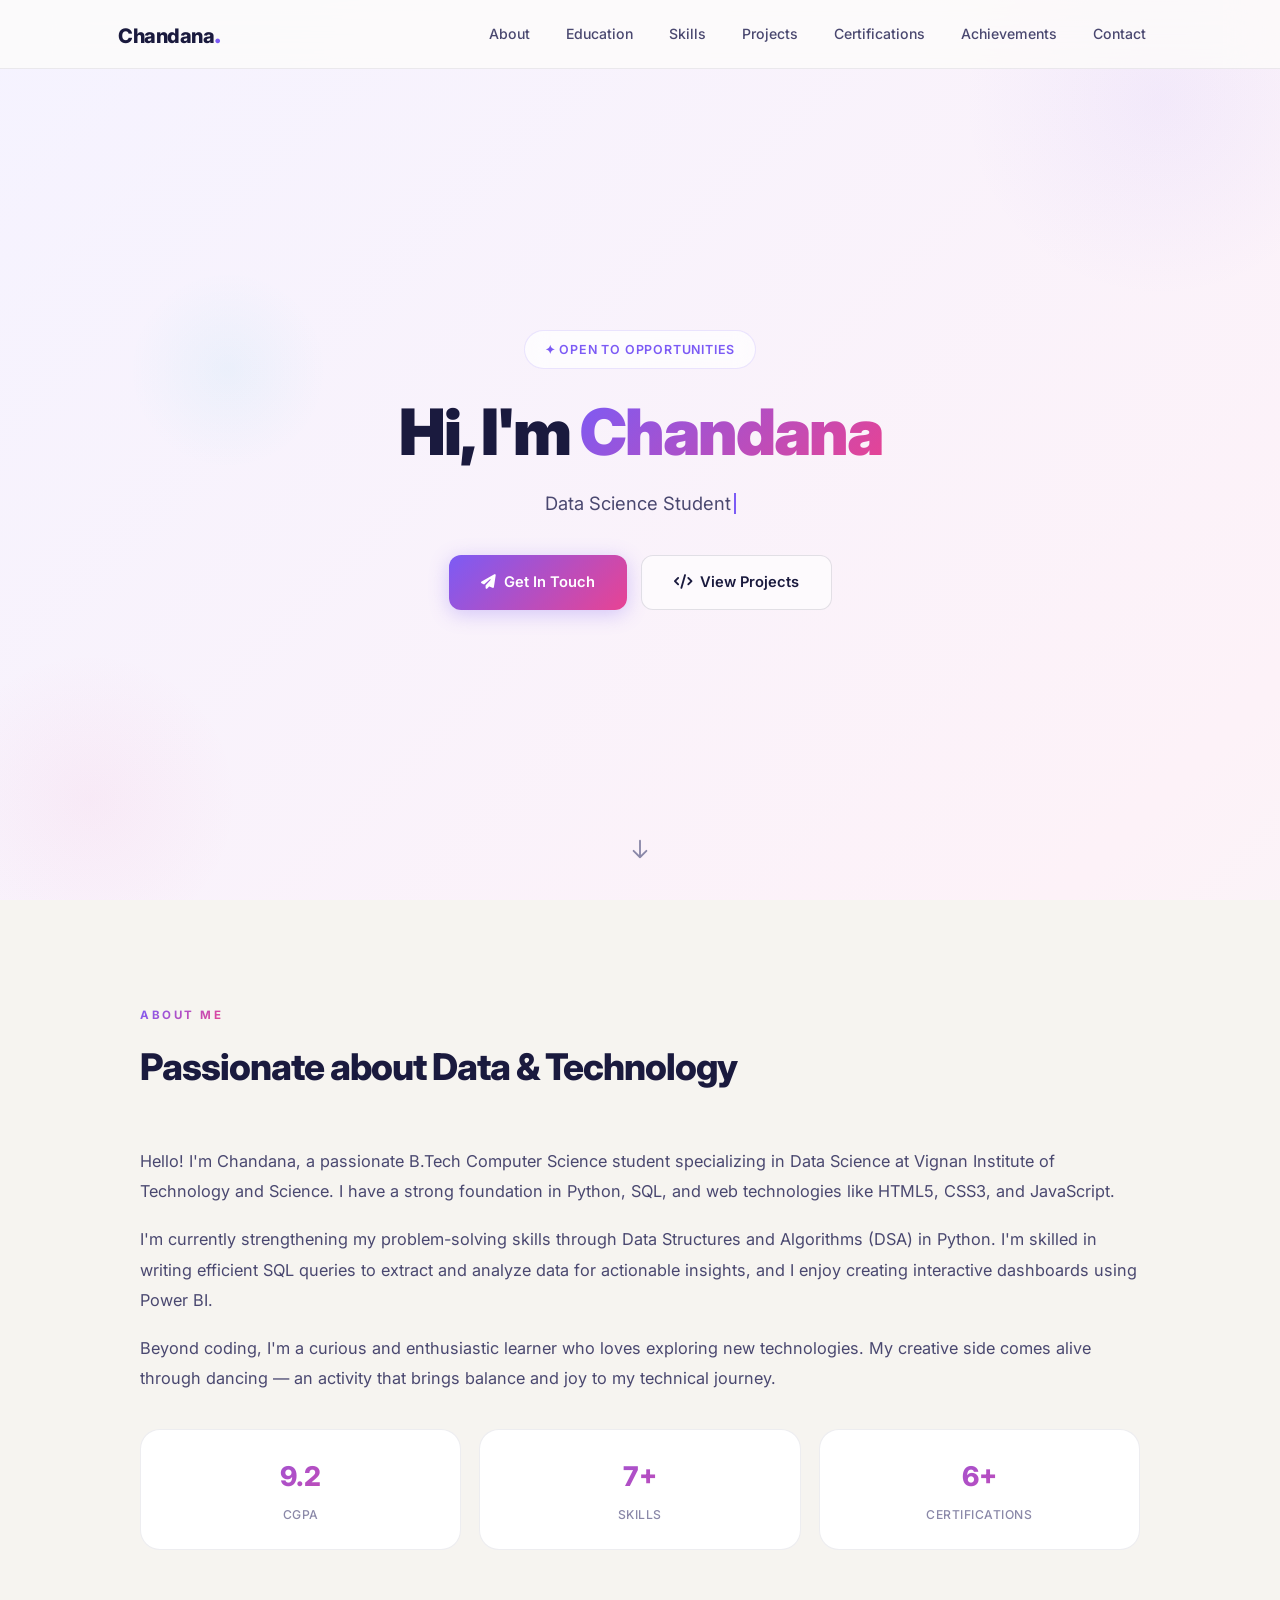
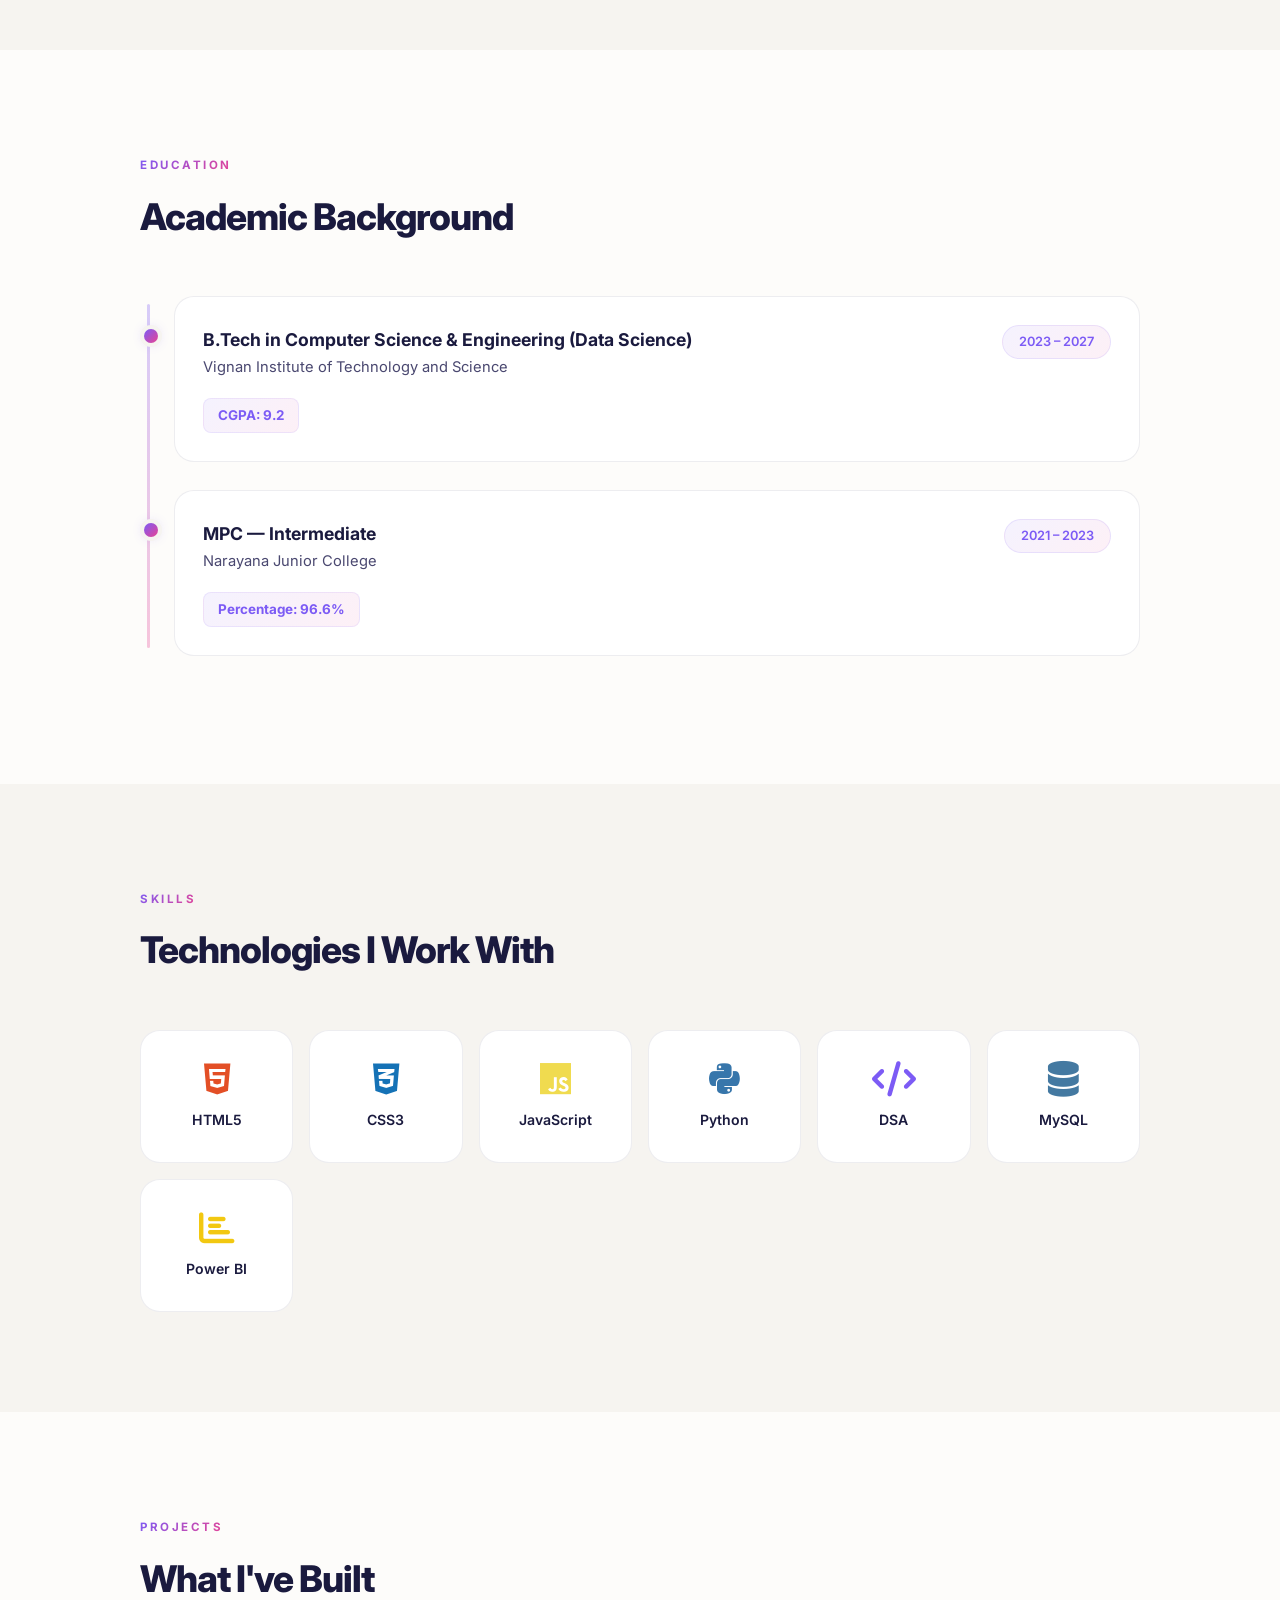
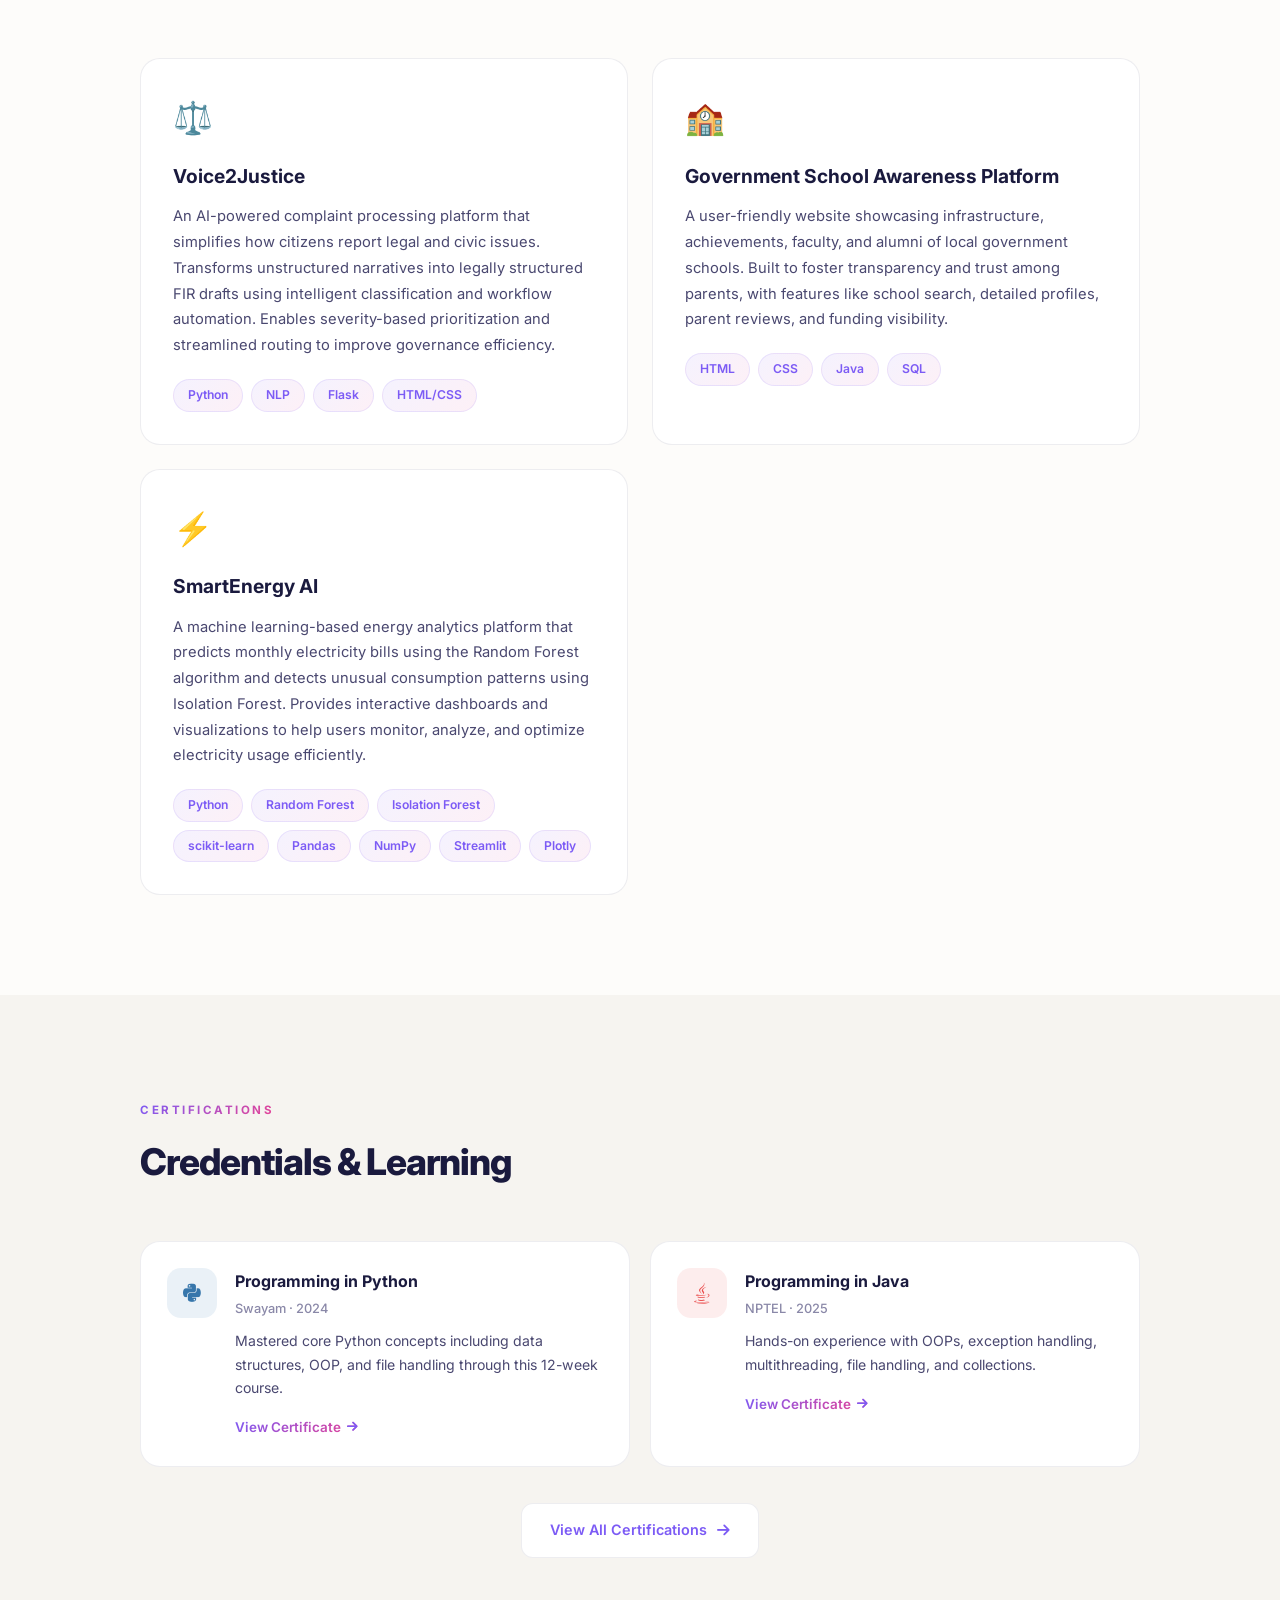
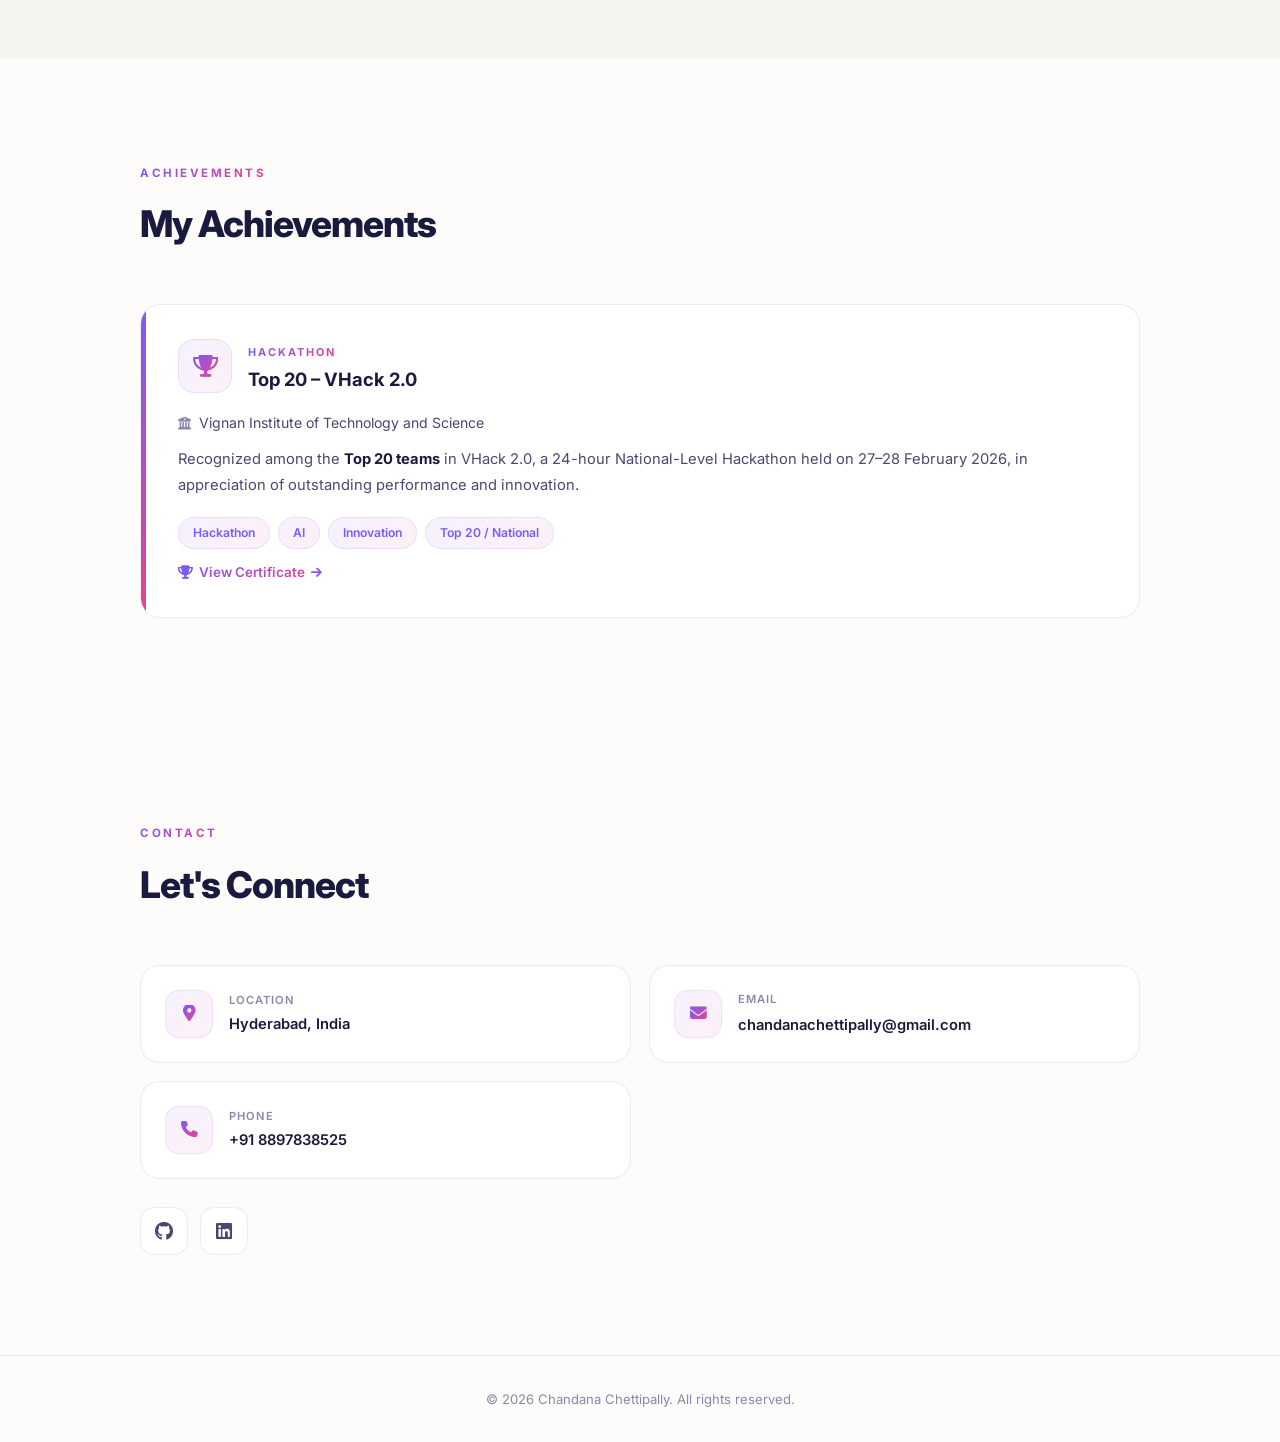
==== commit fb4bed9e: "Initial portfolio upload" ====
--- a/index.html
+++ b/index.html
@@ -1,416 +1,469 @@
-<!DOCTYPE html>
-<html lang="en">
-
-<head>
-    <meta charset="UTF-8">
-    <meta name="viewport" content="width=device-width, initial-scale=1.0">
-    <meta name="description"
-        content="Chandana Chettipally — B.Tech Data Science student skilled in Python, SQL, Power BI, and web development. View my projects, certifications, and more.">
-    <title>Chandana Chettipally | Portfolio</title>
-    <link rel="preconnect" href="https://fonts.googleapis.com">
-    <link rel="preconnect" href="https://fonts.gstatic.com" crossorigin>
-    <link href="https://fonts.googleapis.com/css2?family=Inter:wght@300;400;500;600;700;800;900&display=swap"
-        rel="stylesheet">
-    <link href="https://cdnjs.cloudflare.com/ajax/libs/font-awesome/6.4.0/css/all.min.css" rel="stylesheet">
-    <link rel="stylesheet" href="style.css">
-</head>
-
-<body>
-
-    <!-- Scroll Progress Bar -->
-    <div class="scroll-progress" id="scrollProgress"></div>
-
-    <!-- ═══════ NAVBAR ═══════ -->
-    <nav class="navbar">
-        <div class="nav-inner">
-            <a href="#" class="nav-logo">
-                <span class="logo-c">Chandana</span><span class="logo-dot">.</span>
-            </a>
-            <ul class="nav-links">
-                <li><a href="#about">About</a></li>
-                <li><a href="#education">Education</a></li>
-                <li><a href="#skills">Skills</a></li>
-                <li><a href="#projects">Projects</a></li>
-                <li><a href="#certifications">Certifications</a></li>
-                <li><a href="#contact">Contact</a></li>
-            </ul>
-            <button class="mobile-toggle" aria-label="Toggle menu"><i class="fas fa-bars"></i></button>
-        </div>
-        <div class="mobile-menu" id="mobileMenu">
-            <a href="#about">About</a>
-            <a href="#education">Education</a>
-            <a href="#skills">Skills</a>
-            <a href="#projects">Projects</a>
-            <a href="#certifications">Certifications</a>
-            <a href="#contact">Contact</a>
-        </div>
-    </nav>
-
-    <!-- ═══════ HERO ═══════ -->
-    <section class="hero" id="hero">
-        <!-- Floating shapes -->
-        <div class="hero-shape hero-shape-1"></div>
-        <div class="hero-shape hero-shape-2"></div>
-        <div class="hero-shape hero-shape-3"></div>
-
-        <div class="hero-content">
-            <div class="hero-badge">✦ Open to Opportunities</div>
-            <h1>Hi, I'm <span class="gradient-text">Chandana</span></h1>
-            <p class="hero-subtitle" id="typingText"></p>
-            <div class="hero-buttons">
-                <a href="#contact" class="btn-primary"><i class="fas fa-paper-plane"></i> Get In Touch</a>
-                <a href="#projects" class="btn-outline"><i class="fas fa-code"></i> View Projects</a>
-            </div>
-        </div>
-        <div class="scroll-down">
-            <svg fill="none" stroke="currentColor" viewBox="0 0 24 24">
-                <path stroke-linecap="round" stroke-linejoin="round" stroke-width="2" d="M19 14l-7 7m0 0l-7-7m7 7V3">
-                </path>
-            </svg>
-        </div>
-    </section>
-
-    <!-- ═══════ ABOUT ═══════ -->
-    <section id="about" class="section-gray">
-        <div class="section-inner reveal">
-            <span class="section-label">About Me</span>
-            <h2 class="section-title">Passionate about Data & Technology</h2>
-            <div class="about-text">
-                <p>Hello! I'm Chandana, a passionate B.Tech Computer Science student specializing in Data Science at
-                    Vignan Institute of Technology and Science. I have a strong foundation in Python, SQL, and web
-                    technologies like HTML5, CSS3, and JavaScript.</p>
-                <p>I'm currently strengthening my problem-solving skills through Data Structures and Algorithms (DSA) in
-                    Python. I'm skilled in writing efficient SQL queries to extract and analyze data for actionable
-                    insights, and I enjoy creating interactive dashboards using Power BI.</p>
-                <p>Beyond coding, I'm a curious and enthusiastic learner who loves exploring new technologies. My
-                    creative side comes alive through dancing — an activity that brings balance and joy to my technical
-                    journey.</p>
-            </div>
-            <div class="about-stats">
-                <div class="glass-card stat-card stagger-child">
-                    <div class="stat-number" data-count="9.2">0</div>
-                    <div class="stat-label">CGPA</div>
-                </div>
-                <div class="glass-card stat-card stagger-child">
-                    <div class="stat-number" data-count="7" data-suffix="+">0</div>
-                    <div class="stat-label">Skills</div>
-                </div>
-                <div class="glass-card stat-card stagger-child">
-                    <div class="stat-number" data-count="6" data-suffix="+">0</div>
-                    <div class="stat-label">Certifications</div>
-                </div>
-            </div>
-        </div>
-    </section>
-
-    <!-- ═══════ EDUCATION ═══════ -->
-    <section id="education" class="section-cream">
-        <div class="section-inner reveal">
-            <span class="section-label">Education</span>
-            <h2 class="section-title">Academic Background</h2>
-            <div class="timeline">
-                <div class="glass-card timeline-item">
-                    <div class="timeline-header">
-                        <div>
-                            <h3>B.Tech in Computer Science & Engineering (Data Science)</h3>
-                            <p class="institution">Vignan Institute of Technology and Science</p>
-                        </div>
-                        <span class="timeline-badge">2023 – 2027</span>
-                    </div>
-                    <span class="timeline-score">CGPA: 9.2</span>
-                </div>
-                <div class="glass-card timeline-item">
-                    <div class="timeline-header">
-                        <div>
-                            <h3>MPC — Intermediate</h3>
-                            <p class="institution">Narayana Junior College</p>
-                        </div>
-                        <span class="timeline-badge">2021 – 2023</span>
-                    </div>
-                    <span class="timeline-score">Percentage: 96.6%</span>
-                </div>
-            </div>
-        </div>
-    </section>
-
-    <!-- ═══════ SKILLS ═══════ -->
-    <section id="skills" class="section-gray">
-        <div class="section-inner reveal">
-            <span class="section-label">Skills</span>
-            <h2 class="section-title">Technologies I Work With</h2>
-            <div class="skills-grid">
-                <div class="glass-card skill-card stagger-child">
-                    <i class="fab fa-html5" style="color:#e34f26"></i>
-                    <h3>HTML5</h3>
-                </div>
-                <div class="glass-card skill-card stagger-child">
-                    <i class="fab fa-css3-alt" style="color:#1572b6"></i>
-                    <h3>CSS3</h3>
-                </div>
-                <div class="glass-card skill-card stagger-child">
-                    <i class="fab fa-js" style="color:#f0db4f"></i>
-                    <h3>JavaScript</h3>
-                </div>
-                <div class="glass-card skill-card stagger-child">
-                    <i class="fab fa-python" style="color:#3776ab"></i>
-                    <h3>Python</h3>
-                </div>
-                <div class="glass-card skill-card stagger-child">
-                    <i class="fas fa-code" style="color:#7c5bf5"></i>
-                    <h3>DSA</h3>
-                </div>
-                <div class="glass-card skill-card stagger-child">
-                    <i class="fas fa-database" style="color:#4479a1"></i>
-                    <h3>MySQL</h3>
-                </div>
-                <div class="glass-card skill-card stagger-child">
-                    <i class="fas fa-chart-bar" style="color:#f2c811"></i>
-                    <h3>Power BI</h3>
-                </div>
-            </div>
-        </div>
-    </section>
-
-    <!-- ═══════ PROJECTS ═══════ -->
-    <section id="projects" class="section-cream">
-        <div class="section-inner reveal">
-            <span class="section-label">Projects</span>
-            <h2 class="section-title">What I've Built</h2>
-            <div class="projects-grid">
-                <div class="glass-card project-card">
-                    <span class="project-emoji">⚖️</span>
-                    <h3>Voice2Justice</h3>
-                    <p>An AI-powered complaint processing platform that simplifies how citizens report legal and civic
-                        issues. Transforms unstructured narratives into legally structured FIR drafts using intelligent
-                        classification and workflow automation. Enables severity-based prioritization and streamlined
-                        routing to improve governance efficiency.</p>
-                    <div class="tech-tags">
-                        <span class="tech-tag">Python</span>
-                        <span class="tech-tag">NLP</span>
-                        <span class="tech-tag">Flask</span>
-                        <span class="tech-tag">HTML/CSS</span>
-                    </div>
-                </div>
-                <div class="glass-card project-card">
-                    <span class="project-emoji">🏫</span>
-                    <h3>Government School Awareness Platform</h3>
-                    <p>A user-friendly website showcasing infrastructure, achievements, faculty, and alumni of local
-                        government schools. Built to foster transparency and trust among parents, with features like
-                        school search, detailed profiles, parent reviews, and funding visibility.</p>
-                    <div class="tech-tags">
-                        <span class="tech-tag">HTML</span>
-                        <span class="tech-tag">CSS</span>
-                        <span class="tech-tag">Java</span>
-                        <span class="tech-tag">SQL</span>
-                    </div>
-                </div>
-            </div>
-        </div>
-    </section>
-
-    <!-- ═══════ CERTIFICATIONS ═══════ -->
-    <section id="certifications" class="section-gray">
-        <div class="section-inner reveal">
-            <span class="section-label">Certifications</span>
-            <h2 class="section-title">Credentials & Learning</h2>
-            <div class="certs-grid">
-                <div class="glass-card cert-card">
-                    <div class="cert-icon" style="background:rgba(55,118,171,0.1); color:#3776ab;">
-                        <i class="fab fa-python"></i>
-                    </div>
-                    <div>
-                        <h3>Programming in Python</h3>
-                        <p class="cert-org">Swayam · 2024</p>
-                        <p class="cert-desc">Mastered core Python concepts including data structures, OOP, and file
-                            handling through this 12-week course.</p>
-                        <a href="assets/Swayam_Python.pdf" target="_blank" rel="noopener noreferrer" class="cert-link"
-                            aria-label="Python certificate">View Certificate <i class="fas fa-arrow-right"></i></a>
-                    </div>
-                </div>
-                <div class="glass-card cert-card">
-                    <div class="cert-icon" style="background:rgba(234,76,76,0.1); color:#ea4c4c;">
-                        <i class="fab fa-java"></i>
-                    </div>
-                    <div>
-                        <h3>Programming in Java</h3>
-                        <p class="cert-org">NPTEL · 2025</p>
-                        <p class="cert-desc">Hands-on experience with OOPs, exception handling, multithreading, file
-                            handling, and collections.</p>
-                        <a href="assets/NPTEL_Java.pdf" target="_blank" rel="noopener noreferrer" class="cert-link"
-                            aria-label="Java certificate">View Certificate <i class="fas fa-arrow-right"></i></a>
-                    </div>
-                </div>
-            </div>
-            <div style="text-align:center">
-                <a href="certificates.html" class="view-all-btn">View All Certifications <i
-                        class="fas fa-arrow-right"></i></a>
-            </div>
-        </div>
-    </section>
-
-    <!-- ═══════ CONTACT ═══════ -->
-    <section id="contact" class="section-cream">
-        <div class="section-inner reveal">
-            <span class="section-label">Contact</span>
-            <h2 class="section-title">Let's Connect</h2>
-            <div class="contact-grid">
-                <div class="glass-card contact-card stagger-child">
-                    <div class="contact-icon"><i class="fas fa-map-marker-alt"></i></div>
-                    <div>
-                        <h4>Location</h4>
-                        <p>Hyderabad, India</p>
-                    </div>
-                </div>
-                <div class="glass-card contact-card stagger-child">
-                    <div class="contact-icon"><i class="fas fa-envelope"></i></div>
-                    <div>
-                        <h4>Email</h4>
-                        <a href="mailto:chandanachettipally@gmail.com">chandanachettipally@gmail.com</a>
-                    </div>
-                </div>
-                <div class="glass-card contact-card stagger-child">
-                    <div class="contact-icon"><i class="fas fa-phone"></i></div>
-                    <div>
-                        <h4>Phone</h4>
-                        <p>+91 8897838525</p>
-                    </div>
-                </div>
-            </div>
-            <div class="social-links">
-                <a href="https://github.com/ch-chandana" target="_blank" rel="noopener noreferrer" class="social-link"
-                    aria-label="GitHub"><i class="fab fa-github"></i></a>
-                <a href="https://www.linkedin.com/in/chettipally-chandana-415032353/" target="_blank"
-                    rel="noopener noreferrer" class="social-link" aria-label="LinkedIn"><i
-                        class="fab fa-linkedin"></i></a>
-            </div>
-        </div>
-    </section>
-
-    <!-- ═══════ FOOTER ═══════ -->
-    <footer>
-        <p>&copy;
-            <script>document.write(new Date().getFullYear())</script> Chandana Chettipally. All rights reserved.
-        </p>
-    </footer>
-
-    <!-- ═══════ SCRIPTS ═══════ -->
-    <script>
-        // ─── Mobile Menu ───
-        document.querySelector('.mobile-toggle').addEventListener('click', () => {
-            document.getElementById('mobileMenu').classList.toggle('active');
-        });
-        document.querySelectorAll('.mobile-menu a').forEach(link => {
-            link.addEventListener('click', () => document.getElementById('mobileMenu').classList.remove('active'));
-        });
-
-        // ─── Scroll Reveal (sections + stagger children) ───
-        const observer = new IntersectionObserver((entries) => {
-            entries.forEach(entry => {
-                if (entry.isIntersecting) entry.target.classList.add('visible');
-            });
-        }, { threshold: 0.1 });
-        document.querySelectorAll('.reveal').forEach(el => observer.observe(el));
-
-        // ─── Scroll Progress Bar ───
-        window.addEventListener('scroll', () => {
-            const scrollTop = window.scrollY;
-            const docHeight = document.documentElement.scrollHeight - window.innerHeight;
-            const progress = (scrollTop / docHeight) * 100;
-            document.getElementById('scrollProgress').style.width = progress + '%';
-
-            // Navbar compact state
-            document.querySelector('.navbar').classList.toggle('scrolled', scrollTop > 50);
-        });
-
-        // ─── Active Nav Link on Scroll ───
-        const sections = document.querySelectorAll('section[id]');
-        const navLinks = document.querySelectorAll('.nav-links a');
-        window.addEventListener('scroll', () => {
-            let current = '';
-            sections.forEach(section => {
-                const top = section.offsetTop - 100;
-                if (window.scrollY >= top) current = section.getAttribute('id');
-            });
-            navLinks.forEach(link => {
-                link.classList.remove('active');
-                if (link.getAttribute('href') === '#' + current) link.classList.add('active');
-            });
-        });
-
-        // ─── Typing Effect ───
-        const phrases = [
-            'Data Science Student',
-            'Python & DSA Enthusiast',
-            'Building solutions through code & data'
-        ];
-        const typingEl = document.getElementById('typingText');
-        let phraseIndex = 0, charIndex = 0, isDeleting = false;
-
-        // Put a text node + cursor INSIDE the <p> so cursor stays inline
-        const textNode = document.createTextNode('');
-        const cursor = document.createElement('span');
-        cursor.className = 'typing-cursor';
-        typingEl.appendChild(textNode);
-        typingEl.appendChild(cursor);
-
-        function typeEffect() {
-            const current = phrases[phraseIndex];
-            textNode.textContent = isDeleting
-                ? current.substring(0, charIndex--)
-                : current.substring(0, charIndex++);
-
-            let speed = isDeleting ? 30 : 60;
-
-            if (!isDeleting && charIndex > current.length) {
-                speed = 2000; // pause at end
-                isDeleting = true;
-            } else if (isDeleting && charIndex < 0) {
-                isDeleting = false;
-                phraseIndex = (phraseIndex + 1) % phrases.length;
-                speed = 400; // pause before next phrase
-            }
-            setTimeout(typeEffect, speed);
-        }
-        // Start typing after hero entrance animation
-        setTimeout(typeEffect, 1200);
-
-        // ─── Animated Counters ───
-        const counterObserver = new IntersectionObserver((entries) => {
-            entries.forEach(entry => {
-                if (entry.isIntersecting) {
-                    const el = entry.target;
-                    const target = parseFloat(el.dataset.count);
-                    const suffix = el.dataset.suffix || '';
-                    const isDecimal = target % 1 !== 0;
-                    const duration = 1500;
-                    const start = performance.now();
-
-                    function animate(now) {
-                        const elapsed = now - start;
-                        const progress = Math.min(elapsed / duration, 1);
-                        // Ease out cubic
-                        const eased = 1 - Math.pow(1 - progress, 3);
-                        const value = eased * target;
-                        el.textContent = (isDecimal ? value.toFixed(1) : Math.floor(value)) + suffix;
-                        if (progress < 1) requestAnimationFrame(animate);
-                    }
-                    requestAnimationFrame(animate);
-                    counterObserver.unobserve(el);
-                }
-            });
-        }, { threshold: 0.5 });
-        document.querySelectorAll('[data-count]').forEach(el => counterObserver.observe(el));
-
-        // ─── Smooth Transition to Certificates ───
-        document.querySelectorAll('a[href$="certificates.html"]').forEach(link => {
-            link.addEventListener('click', function (e) {
-                e.preventDefault();
-                document.body.style.opacity = '0';
-                document.body.style.transition = 'opacity 0.3s ease';
-                setTimeout(() => { window.location.href = this.href; }, 300);
-            });
-        });
-    </script>
-</body>
-
+<!DOCTYPE html>
+<html lang="en">
+
+<head>
+    <meta charset="UTF-8">
+    <meta name="viewport" content="width=device-width, initial-scale=1.0">
+    <meta name="description"
+        content="Chandana Chettipally — B.Tech Data Science student skilled in Python, SQL, Power BI, and web development. View my projects, certifications, and more.">
+    <title>Chandana Chettipally | Portfolio</title>
+    <link rel="preconnect" href="https://fonts.googleapis.com">
+    <link rel="preconnect" href="https://fonts.gstatic.com" crossorigin>
+    <link href="https://fonts.googleapis.com/css2?family=Inter:wght@300;400;500;600;700;800;900&display=swap"
+        rel="stylesheet">
+    <link href="https://cdnjs.cloudflare.com/ajax/libs/font-awesome/6.4.0/css/all.min.css" rel="stylesheet">
+    <link rel="stylesheet" href="style.css">
+</head>
+
+<body>
+
+    <!-- Scroll Progress Bar -->
+    <div class="scroll-progress" id="scrollProgress"></div>
+
+    <!-- ═══════ NAVBAR ═══════ -->
+    <nav class="navbar">
+        <div class="nav-inner">
+            <a href="#" class="nav-logo">
+                <span class="logo-c">Chandana</span><span class="logo-dot">.</span>
+            </a>
+            <ul class="nav-links">
+                <li><a href="#about">About</a></li>
+                <li><a href="#education">Education</a></li>
+                <li><a href="#skills">Skills</a></li>
+                <li><a href="#projects">Projects</a></li>
+                <li><a href="#certifications">Certifications</a></li>
+                <li><a href="#achievements">Achievements</a></li>
+                <li><a href="#contact">Contact</a></li>
+            </ul>
+            <button class="mobile-toggle" aria-label="Toggle menu"><i class="fas fa-bars"></i></button>
+        </div>
+        <div class="mobile-menu" id="mobileMenu">
+            <a href="#about">About</a>
+            <a href="#education">Education</a>
+            <a href="#skills">Skills</a>
+            <a href="#projects">Projects</a>
+            <a href="#certifications">Certifications</a>
+            <a href="#achievements">Achievements</a>
+            <a href="#contact">Contact</a>
+        </div>
+    </nav>
+
+    <!-- ═══════ HERO ═══════ -->
+    <section class="hero" id="hero">
+        <!-- Floating shapes -->
+        <div class="hero-shape hero-shape-1"></div>
+        <div class="hero-shape hero-shape-2"></div>
+        <div class="hero-shape hero-shape-3"></div>
+
+        <div class="hero-content">
+            <div class="hero-badge">✦ Open to Opportunities</div>
+            <h1>Hi, I'm <span class="gradient-text">Chandana</span></h1>
+            <p class="hero-subtitle" id="typingText"></p>
+            <div class="hero-buttons">
+                <a href="#contact" class="btn-primary"><i class="fas fa-paper-plane"></i> Get In Touch</a>
+                <a href="#projects" class="btn-outline"><i class="fas fa-code"></i> View Projects</a>
+            </div>
+        </div>
+        <div class="scroll-down">
+            <svg fill="none" stroke="currentColor" viewBox="0 0 24 24">
+                <path stroke-linecap="round" stroke-linejoin="round" stroke-width="2" d="M19 14l-7 7m0 0l-7-7m7 7V3">
+                </path>
+            </svg>
+        </div>
+    </section>
+
+    <!-- ═══════ ABOUT ═══════ -->
+    <section id="about" class="section-gray">
+        <div class="section-inner reveal">
+            <span class="section-label">About Me</span>
+            <h2 class="section-title">Passionate about Data & Technology</h2>
+            <div class="about-text">
+                <p>Hello! I'm Chandana, a passionate B.Tech Computer Science student specializing in Data Science at
+                    Vignan Institute of Technology and Science. I have a strong foundation in Python, SQL, and web
+                    technologies like HTML5, CSS3, and JavaScript.</p>
+                <p>I'm currently strengthening my problem-solving skills through Data Structures and Algorithms (DSA) in
+                    Python. I'm skilled in writing efficient SQL queries to extract and analyze data for actionable
+                    insights, and I enjoy creating interactive dashboards using Power BI.</p>
+                <p>Beyond coding, I'm a curious and enthusiastic learner who loves exploring new technologies. My
+                    creative side comes alive through dancing — an activity that brings balance and joy to my technical
+                    journey.</p>
+            </div>
+            <div class="about-stats">
+                <div class="glass-card stat-card stagger-child">
+                    <div class="stat-number" data-count="9.2">0</div>
+                    <div class="stat-label">CGPA</div>
+                </div>
+                <div class="glass-card stat-card stagger-child">
+                    <div class="stat-number" data-count="7" data-suffix="+">0</div>
+                    <div class="stat-label">Skills</div>
+                </div>
+                <div class="glass-card stat-card stagger-child">
+                    <div class="stat-number" data-count="6" data-suffix="+">0</div>
+                    <div class="stat-label">Certifications</div>
+                </div>
+            </div>
+        </div>
+    </section>
+
+    <!-- ═══════ EDUCATION ═══════ -->
+    <section id="education" class="section-cream">
+        <div class="section-inner reveal">
+            <span class="section-label">Education</span>
+            <h2 class="section-title">Academic Background</h2>
+            <div class="timeline">
+                <div class="glass-card timeline-item">
+                    <div class="timeline-header">
+                        <div>
+                            <h3>B.Tech in Computer Science & Engineering (Data Science)</h3>
+                            <p class="institution">Vignan Institute of Technology and Science</p>
+                        </div>
+                        <span class="timeline-badge">2023 – 2027</span>
+                    </div>
+                    <span class="timeline-score">CGPA: 9.2</span>
+                </div>
+                <div class="glass-card timeline-item">
+                    <div class="timeline-header">
+                        <div>
+                            <h3>MPC — Intermediate</h3>
+                            <p class="institution">Narayana Junior College</p>
+                        </div>
+                        <span class="timeline-badge">2021 – 2023</span>
+                    </div>
+                    <span class="timeline-score">Percentage: 96.6%</span>
+                </div>
+            </div>
+        </div>
+    </section>
+
+    <!-- ═══════ SKILLS ═══════ -->
+    <section id="skills" class="section-gray">
+        <div class="section-inner reveal">
+            <span class="section-label">Skills</span>
+            <h2 class="section-title">Technologies I Work With</h2>
+            <div class="skills-grid">
+                <div class="glass-card skill-card stagger-child">
+                    <i class="fab fa-html5" style="color:#e34f26"></i>
+                    <h3>HTML5</h3>
+                </div>
+                <div class="glass-card skill-card stagger-child">
+                    <i class="fab fa-css3-alt" style="color:#1572b6"></i>
+                    <h3>CSS3</h3>
+                </div>
+                <div class="glass-card skill-card stagger-child">
+                    <i class="fab fa-js" style="color:#f0db4f"></i>
+                    <h3>JavaScript</h3>
+                </div>
+                <div class="glass-card skill-card stagger-child">
+                    <i class="fab fa-python" style="color:#3776ab"></i>
+                    <h3>Python</h3>
+                </div>
+                <div class="glass-card skill-card stagger-child">
+                    <i class="fas fa-code" style="color:#7c5bf5"></i>
+                    <h3>DSA</h3>
+                </div>
+                <div class="glass-card skill-card stagger-child">
+                    <i class="fas fa-database" style="color:#4479a1"></i>
+                    <h3>MySQL</h3>
+                </div>
+                <div class="glass-card skill-card stagger-child">
+                    <i class="fas fa-chart-bar" style="color:#f2c811"></i>
+                    <h3>Power BI</h3>
+                </div>
+            </div>
+        </div>
+    </section>
+
+    <!-- ═══════ PROJECTS ═══════ -->
+    <section id="projects" class="section-cream">
+        <div class="section-inner reveal">
+            <span class="section-label">Projects</span>
+            <h2 class="section-title">What I've Built</h2>
+            <div class="projects-grid">
+                <div class="glass-card project-card">
+                    <span class="project-emoji">⚖️</span>
+                    <h3>Voice2Justice</h3>
+                    <p>An AI-powered complaint processing platform that simplifies how citizens report legal and civic
+                        issues. Transforms unstructured narratives into legally structured FIR drafts using intelligent
+                        classification and workflow automation. Enables severity-based prioritization and streamlined
+                        routing to improve governance efficiency.</p>
+                    <div class="tech-tags">
+                        <span class="tech-tag">Python</span>
+                        <span class="tech-tag">NLP</span>
+                        <span class="tech-tag">Flask</span>
+                        <span class="tech-tag">HTML/CSS</span>
+                    </div>
+                </div>
+                <div class="glass-card project-card">
+                    <span class="project-emoji">🏫</span>
+                    <h3>Government School Awareness Platform</h3>
+                    <p>A user-friendly website showcasing infrastructure, achievements, faculty, and alumni of local
+                        government schools. Built to foster transparency and trust among parents, with features like
+                        school search, detailed profiles, parent reviews, and funding visibility.</p>
+                    <div class="tech-tags">
+                        <span class="tech-tag">HTML</span>
+                        <span class="tech-tag">CSS</span>
+                        <span class="tech-tag">Java</span>
+                        <span class="tech-tag">SQL</span>
+                    </div>
+                </div>
+                <div class="glass-card project-card">
+                    <span class="project-emoji">⚡</span>
+                    <h3>SmartEnergy AI</h3>
+                    <p>A machine learning-based energy analytics platform that predicts monthly electricity bills using
+                        the Random Forest algorithm and detects unusual consumption patterns using Isolation Forest.
+                        Provides interactive dashboards and visualizations to help users monitor, analyze, and optimize
+                        electricity usage efficiently.</p>
+                    <div class="tech-tags">
+                        <span class="tech-tag">Python</span>
+                        <span class="tech-tag">Random Forest</span>
+                        <span class="tech-tag">Isolation Forest</span>
+                        <span class="tech-tag">scikit-learn</span>
+                        <span class="tech-tag">Pandas</span>
+                        <span class="tech-tag">NumPy</span>
+                        <span class="tech-tag">Streamlit</span>
+                        <span class="tech-tag">Plotly</span>
+                    </div>
+                </div>
+            </div>
+        </div>
+    </section>
+
+    <!-- ═══════ CERTIFICATIONS ═══════ -->
+    <section id="certifications" class="section-gray">
+        <div class="section-inner reveal">
+            <span class="section-label">Certifications</span>
+            <h2 class="section-title">Credentials & Learning</h2>
+            <div class="certs-grid">
+                <div class="glass-card cert-card">
+                    <div class="cert-icon" style="background:rgba(55,118,171,0.1); color:#3776ab;">
+                        <i class="fab fa-python"></i>
+                    </div>
+                    <div>
+                        <h3>Programming in Python</h3>
+                        <p class="cert-org">Swayam · 2024</p>
+                        <p class="cert-desc">Mastered core Python concepts including data structures, OOP, and file
+                            handling through this 12-week course.</p>
+                        <a href="assets/Swayam_Python.pdf" target="_blank" rel="noopener noreferrer" class="cert-link"
+                            aria-label="Python certificate">View Certificate <i class="fas fa-arrow-right"></i></a>
+                    </div>
+                </div>
+                <div class="glass-card cert-card">
+                    <div class="cert-icon" style="background:rgba(234,76,76,0.1); color:#ea4c4c;">
+                        <i class="fab fa-java"></i>
+                    </div>
+                    <div>
+                        <h3>Programming in Java</h3>
+                        <p class="cert-org">NPTEL · 2025</p>
+                        <p class="cert-desc">Hands-on experience with OOPs, exception handling, multithreading, file
+                            handling, and collections.</p>
+                        <a href="assets/NPTEL_Java.pdf" target="_blank" rel="noopener noreferrer" class="cert-link"
+                            aria-label="Java certificate">View Certificate <i class="fas fa-arrow-right"></i></a>
+                    </div>
+                </div>
+            </div>
+            <div style="text-align:center">
+                <a href="certificates.html" class="view-all-btn">View All Certifications <i
+                        class="fas fa-arrow-right"></i></a>
+            </div>
+        </div>
+    </section>
+
+    <!-- ═══════ ACHIEVEMENTS ═══════ -->
+    <section id="achievements" class="section-cream">
+        <div class="section-inner reveal">
+            <span class="section-label">Achievements</span>
+            <h2 class="section-title">My Achievements</h2>
+            <div class="achievements-grid">
+                <div class="glass-card achievement-card stagger-child">
+                    <div class="achievement-accent"></div>
+                    <div class="achievement-content">
+                        <div class="achievement-header">
+                            <div class="achievement-icon">
+                                <i class="fas fa-trophy"></i>
+                            </div>
+                            <div>
+                                <span class="achievement-category">Hackathon</span>
+                                <h3>Top 20 – VHack 2.0</h3>
+                            </div>
+                        </div>
+                        <p class="achievement-institution"><i class="fas fa-university"></i> Vignan Institute of Technology and Science</p>
+                        <p class="achievement-desc">Recognized among the <strong>Top 20 teams</strong> in VHack 2.0, a 24-hour National-Level Hackathon held on 27–28 February 2026, in appreciation of outstanding performance and innovation.</p>
+                        <div class="tech-tags">
+                            <span class="tech-tag">Hackathon</span>
+                            <span class="tech-tag">AI</span>
+                            <span class="tech-tag">Innovation</span>
+                            <span class="tech-tag">Top 20 / National</span>
+                        </div>
+                        <a href="assets/VHACK_Top20_Certificate_Ch.Chandana.pdf" target="_blank" rel="noopener noreferrer" class="cert-link achievement-link"><i class="fas fa-trophy"></i> View Certificate <i class="fas fa-arrow-right"></i></a>
+                    </div>
+                </div>
+            </div>
+        </div>
+    </section>
+
+    <!-- ═══════ CONTACT ═══════ -->
+    <section id="contact" class="section-cream">
+        <div class="section-inner reveal">
+            <span class="section-label">Contact</span>
+            <h2 class="section-title">Let's Connect</h2>
+            <div class="contact-grid">
+                <div class="glass-card contact-card stagger-child">
+                    <div class="contact-icon"><i class="fas fa-map-marker-alt"></i></div>
+                    <div>
+                        <h4>Location</h4>
+                        <p>Hyderabad, India</p>
+                    </div>
+                </div>
+                <div class="glass-card contact-card stagger-child">
+                    <div class="contact-icon"><i class="fas fa-envelope"></i></div>
+                    <div>
+                        <h4>Email</h4>
+                        <a href="mailto:chandanachettipally@gmail.com">chandanachettipally@gmail.com</a>
+                    </div>
+                </div>
+                <div class="glass-card contact-card stagger-child">
+                    <div class="contact-icon"><i class="fas fa-phone"></i></div>
+                    <div>
+                        <h4>Phone</h4>
+                        <p>+91 8897838525</p>
+                    </div>
+                </div>
+            </div>
+            <div class="social-links">
+                <a href="https://github.com/ch-chandana" target="_blank" rel="noopener noreferrer" class="social-link"
+                    aria-label="GitHub"><i class="fab fa-github"></i></a>
+                <a href="https://www.linkedin.com/in/chettipally-chandana-415032353/" target="_blank"
+                    rel="noopener noreferrer" class="social-link" aria-label="LinkedIn"><i
+                        class="fab fa-linkedin"></i></a>
+            </div>
+        </div>
+    </section>
+
+    <!-- ═══════ FOOTER ═══════ -->
+    <footer>
+        <p>&copy;
+            <script>document.write(new Date().getFullYear())</script> Chandana Chettipally. All rights reserved.
+        </p>
+    </footer>
+
+    <!-- ═══════ SCRIPTS ═══════ -->
+    <script>
+        // ─── Mobile Menu ───
+        document.querySelector('.mobile-toggle').addEventListener('click', () => {
+            document.getElementById('mobileMenu').classList.toggle('active');
+        });
+        document.querySelectorAll('.mobile-menu a').forEach(link => {
+            link.addEventListener('click', () => document.getElementById('mobileMenu').classList.remove('active'));
+        });
+
+        // ─── Scroll Reveal (sections + stagger children) ───
+        const observer = new IntersectionObserver((entries) => {
+            entries.forEach(entry => {
+                if (entry.isIntersecting) entry.target.classList.add('visible');
+            });
+        }, { threshold: 0.1 });
+        document.querySelectorAll('.reveal').forEach(el => observer.observe(el));
+
+        // ─── Scroll Progress Bar ───
+        window.addEventListener('scroll', () => {
+            const scrollTop = window.scrollY;
+            const docHeight = document.documentElement.scrollHeight - window.innerHeight;
+            const progress = (scrollTop / docHeight) * 100;
+            document.getElementById('scrollProgress').style.width = progress + '%';
+
+            // Navbar compact state
+            document.querySelector('.navbar').classList.toggle('scrolled', scrollTop > 50);
+        });
+
+        // ─── Active Nav Link on Scroll ───
+        const sections = document.querySelectorAll('section[id]');
+        const navLinks = document.querySelectorAll('.nav-links a');
+        window.addEventListener('scroll', () => {
+            let current = '';
+            sections.forEach(section => {
+                const top = section.offsetTop - 100;
+                if (window.scrollY >= top) current = section.getAttribute('id');
+            });
+            navLinks.forEach(link => {
+                link.classList.remove('active');
+                if (link.getAttribute('href') === '#' + current) link.classList.add('active');
+            });
+        });
+
+        // ─── Typing Effect ───
+        const phrases = [
+            'Data Science Student',
+            'Python & DSA Enthusiast',
+            'Building solutions through code & data'
+        ];
+        const typingEl = document.getElementById('typingText');
+        let phraseIndex = 0, charIndex = 0, isDeleting = false;
+
+        // Put a text node + cursor INSIDE the <p> so cursor stays inline
+        const textNode = document.createTextNode('');
+        const cursor = document.createElement('span');
+        cursor.className = 'typing-cursor';
+        typingEl.appendChild(textNode);
+        typingEl.appendChild(cursor);
+
+        function typeEffect() {
+            const current = phrases[phraseIndex];
+            textNode.textContent = isDeleting
+                ? current.substring(0, charIndex--)
+                : current.substring(0, charIndex++);
+
+            let speed = isDeleting ? 30 : 60;
+
+            if (!isDeleting && charIndex > current.length) {
+                speed = 2000; // pause at end
+                isDeleting = true;
+            } else if (isDeleting && charIndex < 0) {
+                isDeleting = false;
+                phraseIndex = (phraseIndex + 1) % phrases.length;
+                speed = 400; // pause before next phrase
+            }
+            setTimeout(typeEffect, speed);
+        }
+        // Start typing after hero entrance animation
+        setTimeout(typeEffect, 1200);
+
+        // ─── Animated Counters ───
+        const counterObserver = new IntersectionObserver((entries) => {
+            entries.forEach(entry => {
+                if (entry.isIntersecting) {
+                    const el = entry.target;
+                    const target = parseFloat(el.dataset.count);
+                    const suffix = el.dataset.suffix || '';
+                    const isDecimal = target % 1 !== 0;
+                    const duration = 1500;
+                    const start = performance.now();
+
+                    function animate(now) {
+                        const elapsed = now - start;
+                        const progress = Math.min(elapsed / duration, 1);
+                        // Ease out cubic
+                        const eased = 1 - Math.pow(1 - progress, 3);
+                        const value = eased * target;
+                        el.textContent = (isDecimal ? value.toFixed(1) : Math.floor(value)) + suffix;
+                        if (progress < 1) requestAnimationFrame(animate);
+                    }
+                    requestAnimationFrame(animate);
+                    counterObserver.unobserve(el);
+                }
+            });
+        }, { threshold: 0.5 });
+        document.querySelectorAll('[data-count]').forEach(el => counterObserver.observe(el));
+
+        // ─── Smooth Transition to Certificates ───
+        document.querySelectorAll('a[href$="certificates.html"]').forEach(link => {
+            link.addEventListener('click', function (e) {
+                e.preventDefault();
+                document.body.style.opacity = '0';
+                document.body.style.transition = 'opacity 0.3s ease';
+                setTimeout(() => { window.location.href = this.href; }, 300);
+            });
+        });
+    </script>
+</body>
+
 </html>
--- a/style.css
+++ b/style.css
@@ -1,1201 +1,1342 @@
-/* ══════════════════════════════════════════════════
-   Chandana's Portfolio — Premium Light Theme
-   Warm cream + Navy + Rose-Violet gradients
-   ══════════════════════════════════════════════════ */
-
-*,
-*::before,
-*::after {
-    margin: 0;
-    padding: 0;
-    box-sizing: border-box;
-}
-
-:root {
-    --bg-warm: #fdfcfa;
-    --bg-soft: #f6f4f0;
-    --bg-card: #ffffff;
-    --navy: #1a1a3e;
-    --navy-light: #2d2b55;
-    --heading: #1a1a3e;
-    --text: #4a4870;
-    --text-light: #8a88a8;
-    --accent-1: #7c5bf5;
-    --accent-2: #e84393;
-    --accent-3: #00b4d8;
-    --gradient: linear-gradient(135deg, #7c5bf5, #e84393);
-    --gradient-soft: linear-gradient(135deg, rgba(124, 91, 245, 0.08), rgba(232, 67, 147, 0.08));
-    --gradient-border: linear-gradient(135deg, #7c5bf5, #e84393, #00b4d8);
-    --border: rgba(26, 26, 62, 0.08);
-    --shadow-sm: 0 2px 8px rgba(26, 26, 62, 0.05);
-    --shadow: 0 8px 32px rgba(26, 26, 62, 0.08);
-    --shadow-lg: 0 20px 60px rgba(26, 26, 62, 0.12);
-    --shadow-glow: 0 8px 32px rgba(124, 91, 245, 0.15);
-    --radius: 20px;
-    --radius-sm: 12px;
-}
-
-html {
-    scroll-behavior: smooth;
-}
-
-body {
-    font-family: 'Inter', -apple-system, sans-serif;
-    background: var(--bg-warm);
-    color: var(--text);
-    line-height: 1.7;
-    overflow-x: hidden;
-    -webkit-font-smoothing: antialiased;
-}
-
-/* ═══ GRADIENT TEXT UTILITY ═══ */
-.gradient-text {
-    background: var(--gradient);
-    -webkit-background-clip: text;
-    -webkit-text-fill-color: transparent;
-    background-clip: text;
-}
-
-/* ═══════════════════════════════
-   NAVBAR
-   ═══════════════════════════════ */
-.navbar {
-    position: fixed;
-    top: 0;
-    width: 100%;
-    z-index: 100;
-    background: rgba(253, 252, 250, 0.8);
-    backdrop-filter: blur(24px);
-    -webkit-backdrop-filter: blur(24px);
-    border-bottom: 1px solid var(--border);
-    transition: all 0.3s;
-}
-
-.nav-inner {
-    max-width: 1100px;
-    margin: 0 auto;
-    display: flex;
-    justify-content: space-between;
-    align-items: center;
-    padding: 0 28px;
-    height: 68px;
-}
-
-.nav-logo {
-    font-weight: 800;
-    font-size: 1.25rem;
-    text-decoration: none;
-    letter-spacing: -0.5px;
-}
-
-.nav-logo .logo-c {
-    color: var(--heading);
-}
-
-.nav-logo .logo-dot {
-    color: var(--accent-1);
-    font-size: 1.6rem;
-}
-
-.nav-links {
-    display: flex;
-    gap: 4px;
-    list-style: none;
-}
-
-.nav-links a {
-    color: var(--text);
-    text-decoration: none;
-    font-size: 0.88rem;
-    font-weight: 500;
-    padding: 8px 16px;
-    border-radius: 10px;
-    transition: all 0.25s;
-    position: relative;
-}
-
-.nav-links a:hover {
-    color: var(--accent-1);
-    background: rgba(124, 91, 245, 0.06);
-}
-
-.mobile-toggle {
-    display: none;
-    background: none;
-    border: 1.5px solid var(--border);
-    color: var(--heading);
-    font-size: 1.1rem;
-    cursor: pointer;
-    padding: 8px 10px;
-    border-radius: 10px;
-}
-
-.mobile-menu {
-    display: none;
-    position: fixed;
-    top: 68px;
-    left: 0;
-    right: 0;
-    background: rgba(253, 252, 250, 0.97);
-    backdrop-filter: blur(20px);
-    border-bottom: 1px solid var(--border);
-    padding: 8px 28px 20px;
-    z-index: 99;
-}
-
-.mobile-menu.active {
-    display: block;
-}
-
-.mobile-menu a {
-    display: block;
-    color: var(--text);
-    text-decoration: none;
-    padding: 14px 0;
-    font-size: 1rem;
-    font-weight: 500;
-    border-bottom: 1px solid var(--border);
-}
-
-.mobile-menu a:last-child {
-    border: none;
-}
-
-.mobile-menu a:hover {
-    color: var(--accent-1);
-}
-
-@media (max-width: 768px) {
-    .nav-links {
-        display: none;
-    }
-
-    .mobile-toggle {
-        display: flex;
-        align-items: center;
-    }
-}
-
-/* ═══════════════════════════════
-   HERO — Animated gradient BG
-   ═══════════════════════════════ */
-.hero {
-    min-height: 100vh;
-    display: flex;
-    align-items: center;
-    justify-content: center;
-    text-align: center;
-    padding: 120px 28px 80px;
-    position: relative;
-    overflow: hidden;
-    background: linear-gradient(135deg, #f5f3ff 0%, #fdf2f8 30%, #ecfdf5 60%, #eff6ff 100%);
-    background-size: 300% 300%;
-    animation: heroGradient 12s ease infinite;
-}
-
-@keyframes heroGradient {
-    0% {
-        background-position: 0% 50%;
-    }
-
-    50% {
-        background-position: 100% 50%;
-    }
-
-    100% {
-        background-position: 0% 50%;
-    }
-}
-
-/* Floating shapes */
-.hero-shape {
-    position: absolute;
-    border-radius: 50%;
-    pointer-events: none;
-    opacity: 0.5;
-}
-
-.hero-shape-1 {
-    width: 400px;
-    height: 400px;
-    background: radial-gradient(circle, rgba(124, 91, 245, 0.12), transparent 70%);
-    top: -100px;
-    right: -80px;
-    animation: float1 8s ease-in-out infinite;
-}
-
-.hero-shape-2 {
-    width: 300px;
-    height: 300px;
-    background: radial-gradient(circle, rgba(232, 67, 147, 0.1), transparent 70%);
-    bottom: -50px;
-    left: -60px;
-    animation: float2 10s ease-in-out infinite;
-}
-
-.hero-shape-3 {
-    width: 200px;
-    height: 200px;
-    background: radial-gradient(circle, rgba(0, 180, 216, 0.1), transparent 70%);
-    top: 30%;
-    left: 10%;
-    animation: float3 7s ease-in-out infinite;
-}
-
-@keyframes float1 {
-
-    0%,
-    100% {
-        transform: translate(0, 0) scale(1);
-    }
-
-    50% {
-        transform: translate(-30px, 20px) scale(1.05);
-    }
-}
-
-@keyframes float2 {
-
-    0%,
-    100% {
-        transform: translate(0, 0) scale(1);
-    }
-
-    50% {
-        transform: translate(20px, -30px) scale(1.08);
-    }
-}
-
-@keyframes float3 {
-
-    0%,
-    100% {
-        transform: translate(0, 0);
-    }
-
-    50% {
-        transform: translate(15px, 15px);
-    }
-}
-
-.hero-content {
-    position: relative;
-    z-index: 2;
-    max-width: 660px;
-}
-
-.hero-badge {
-    display: inline-flex;
-    align-items: center;
-    gap: 6px;
-    background: rgba(255, 255, 255, 0.7);
-    backdrop-filter: blur(10px);
-    border: 1px solid rgba(124, 91, 245, 0.15);
-    padding: 8px 20px;
-    border-radius: 50px;
-    font-size: 0.78rem;
-    color: var(--accent-1);
-    font-weight: 600;
-    margin-bottom: 28px;
-    letter-spacing: 0.8px;
-    text-transform: uppercase;
-}
-
-.hero h1 {
-    font-size: clamp(2.6rem, 6vw, 4rem);
-    font-weight: 900;
-    color: var(--heading);
-    line-height: 1.1;
-    margin-bottom: 20px;
-    letter-spacing: -2px;
-}
-
-.hero-subtitle {
-    font-size: 1.15rem;
-    color: var(--text);
-    margin-bottom: 36px;
-    max-width: 500px;
-    margin-left: auto;
-    margin-right: auto;
-    line-height: 1.7;
-}
-
-.hero-buttons {
-    display: flex;
-    gap: 14px;
-    justify-content: center;
-    flex-wrap: wrap;
-}
-
-.btn-primary {
-    display: inline-flex;
-    align-items: center;
-    gap: 8px;
-    background: var(--gradient);
-    color: #fff;
-    padding: 14px 32px;
-    border-radius: var(--radius-sm);
-    font-weight: 600;
-    font-size: 0.92rem;
-    text-decoration: none;
-    border: none;
-    cursor: pointer;
-    transition: all 0.3s;
-    box-shadow: 0 4px 20px rgba(124, 91, 245, 0.3);
-}
-
-.btn-primary:hover {
-    transform: translateY(-2px);
-    box-shadow: 0 8px 32px rgba(124, 91, 245, 0.4);
-}
-
-.btn-outline {
-    display: inline-flex;
-    align-items: center;
-    gap: 8px;
-    background: rgba(255, 255, 255, 0.6);
-    backdrop-filter: blur(10px);
-    color: var(--heading);
-    padding: 14px 32px;
-    border-radius: var(--radius-sm);
-    font-weight: 600;
-    font-size: 0.92rem;
-    text-decoration: none;
-    border: 1.5px solid rgba(26, 26, 62, 0.12);
-    transition: all 0.3s;
-}
-
-.btn-outline:hover {
-    border-color: var(--accent-1);
-    color: var(--accent-1);
-    background: rgba(255, 255, 255, 0.9);
-}
-
-.scroll-down {
-    position: absolute;
-    bottom: 32px;
-    left: 50%;
-    transform: translateX(-50%);
-    animation: scrollBounce 2s ease infinite;
-    color: var(--text-light);
-}
-
-.scroll-down svg {
-    width: 22px;
-    height: 22px;
-}
-
-@keyframes scrollBounce {
-
-    0%,
-    100% {
-        transform: translateX(-50%) translateY(0);
-    }
-
-    50% {
-        transform: translateX(-50%) translateY(10px);
-    }
-}
-
-/* ═══════════════════════════════
-   SECTIONS
-   ═══════════════════════════════ */
-section {
-    padding: 100px 28px;
-}
-
-.section-inner {
-    max-width: 1000px;
-    margin: 0 auto;
-}
-
-.section-label {
-    display: inline-block;
-    font-size: 0.72rem;
-    font-weight: 700;
-    text-transform: uppercase;
-    letter-spacing: 2.5px;
-    margin-bottom: 10px;
-    background: var(--gradient);
-    -webkit-background-clip: text;
-    -webkit-text-fill-color: transparent;
-    background-clip: text;
-}
-
-.section-title {
-    font-size: clamp(1.8rem, 4vw, 2.3rem);
-    font-weight: 800;
-    color: var(--heading);
-    letter-spacing: -1px;
-    margin-bottom: 48px;
-}
-
-.section-cream {
-    background: var(--bg-warm);
-}
-
-.section-gray {
-    background: var(--bg-soft);
-}
-
-/* ═══════════════════════════════
-   GLASS CARD (reusable)
-   ═══════════════════════════════ */
-.glass-card {
-    background: var(--bg-card);
-    border: 1px solid var(--border);
-    border-radius: var(--radius);
-    transition: all 0.35s ease;
-    position: relative;
-}
-
-.glass-card:hover {
-    border-color: rgba(124, 91, 245, 0.2);
-    box-shadow: var(--shadow);
-    transform: translateY(-4px);
-}
-
-/* Gradient top-line on hover */
-.glass-card::before {
-    content: '';
-    position: absolute;
-    top: 0;
-    left: 20px;
-    right: 20px;
-    height: 3px;
-    border-radius: 0 0 3px 3px;
-    background: var(--gradient-border);
-    opacity: 0;
-    transition: opacity 0.3s;
-}
-
-.glass-card:hover::before {
-    opacity: 1;
-}
-
-/* ═══════════════════════════════
-   ABOUT
-   ═══════════════════════════════ */
-.about-text p {
-    color: var(--text);
-    font-size: 1.02rem;
-    margin-bottom: 18px;
-    line-height: 1.85;
-}
-
-.about-stats {
-    display: grid;
-    grid-template-columns: repeat(3, 1fr);
-    gap: 18px;
-    margin-top: 36px;
-}
-
-.stat-card {
-    padding: 24px 16px;
-    text-align: center;
-}
-
-.stat-number {
-    font-size: 1.7rem;
-    font-weight: 800;
-    background: var(--gradient);
-    -webkit-background-clip: text;
-    -webkit-text-fill-color: transparent;
-    background-clip: text;
-}
-
-.stat-label {
-    font-size: 0.76rem;
-    color: var(--text-light);
-    margin-top: 4px;
-    font-weight: 500;
-    text-transform: uppercase;
-    letter-spacing: 0.5px;
-}
-
-/* ═══════════════════════════════
-   EDUCATION TIMELINE
-   ═══════════════════════════════ */
-.timeline {
-    position: relative;
-    padding-left: 34px;
-}
-
-.timeline::before {
-    content: '';
-    position: absolute;
-    left: 7px;
-    top: 8px;
-    bottom: 8px;
-    width: 3px;
-    background: var(--gradient);
-    border-radius: 3px;
-    opacity: 0.3;
-}
-
-.timeline-item {
-    position: relative;
-    margin-bottom: 28px;
-    padding: 28px;
-}
-
-.timeline-item::after {
-    content: '';
-    position: absolute;
-    left: -31px;
-    top: 32px;
-    width: 14px;
-    height: 14px;
-    border-radius: 50%;
-    background: var(--gradient);
-    box-shadow: 0 0 0 4px var(--bg-soft), 0 0 12px rgba(124, 91, 245, 0.3);
-}
-
-.timeline-header {
-    display: flex;
-    justify-content: space-between;
-    align-items: flex-start;
-    flex-wrap: wrap;
-    gap: 12px;
-    margin-bottom: 8px;
-}
-
-.timeline-item h3 {
-    font-size: 1.1rem;
-    font-weight: 700;
-    color: var(--heading);
-}
-
-.timeline-item .institution {
-    color: var(--text);
-    font-size: 0.92rem;
-}
-
-.timeline-badge {
-    background: var(--gradient-soft);
-    color: var(--accent-1);
-    padding: 5px 16px;
-    border-radius: 50px;
-    font-size: 0.8rem;
-    font-weight: 600;
-    white-space: nowrap;
-    border: 1px solid rgba(124, 91, 245, 0.12);
-}
-
-.timeline-score {
-    display: inline-block;
-    margin-top: 10px;
-    background: var(--gradient-soft);
-    color: var(--accent-1);
-    padding: 5px 14px;
-    border-radius: 8px;
-    font-size: 0.84rem;
-    font-weight: 700;
-    border: 1px solid rgba(124, 91, 245, 0.1);
-}
-
-/* ═══════════════════════════════
-   SKILLS
-   ═══════════════════════════════ */
-.skills-grid {
-    display: grid;
-    grid-template-columns: repeat(auto-fill, minmax(130px, 1fr));
-    gap: 16px;
-}
-
-.skill-card {
-    padding: 30px 14px;
-    text-align: center;
-    cursor: default;
-}
-
-.skill-card i {
-    font-size: 2.2rem;
-    margin-bottom: 12px;
-    display: block;
-    transition: transform 0.3s;
-}
-
-.skill-card:hover i {
-    transform: scale(1.15) translateY(-2px);
-}
-
-.skill-card h3 {
-    font-size: 0.88rem;
-    font-weight: 600;
-    color: var(--heading);
-}
-
-/* ═══════════════════════════════
-   PROJECTS
-   ═══════════════════════════════ */
-.projects-grid {
-    display: grid;
-    grid-template-columns: repeat(auto-fill, minmax(420px, 1fr));
-    gap: 24px;
-}
-
-.project-card {
-    padding: 32px;
-}
-
-.project-emoji {
-    font-size: 2rem;
-    margin-bottom: 14px;
-    display: block;
-}
-
-.project-card h3 {
-    font-size: 1.2rem;
-    font-weight: 700;
-    color: var(--heading);
-    margin-bottom: 12px;
-}
-
-.project-card p {
-    color: var(--text);
-    font-size: 0.92rem;
-    margin-bottom: 20px;
-    line-height: 1.75;
-}
-
-.tech-tags {
-    display: flex;
-    flex-wrap: wrap;
-    gap: 8px;
-}
-
-.tech-tag {
-    background: var(--gradient-soft);
-    color: var(--accent-1);
-    padding: 5px 14px;
-    border-radius: 50px;
-    font-size: 0.76rem;
-    font-weight: 600;
-    border: 1px solid rgba(124, 91, 245, 0.12);
-    transition: all 0.2s;
-}
-
-.tech-tag:hover {
-    background: rgba(124, 91, 245, 0.12);
-    border-color: rgba(124, 91, 245, 0.25);
-}
-
-@media (max-width: 480px) {
-    .projects-grid {
-        grid-template-columns: 1fr;
-    }
-}
-
-/* ═══════════════════════════════
-   CERTIFICATIONS
-   ═══════════════════════════════ */
-.certs-grid {
-    display: grid;
-    grid-template-columns: repeat(auto-fill, minmax(420px, 1fr));
-    gap: 20px;
-}
-
-.cert-card {
-    padding: 26px;
-    display: flex;
-    gap: 18px;
-}
-
-.cert-icon {
-    width: 50px;
-    height: 50px;
-    border-radius: 14px;
-    display: flex;
-    align-items: center;
-    justify-content: center;
-    font-size: 1.3rem;
-    flex-shrink: 0;
-}
-
-.cert-card h3 {
-    font-size: 1rem;
-    font-weight: 700;
-    color: var(--heading);
-    margin-bottom: 2px;
-}
-
-.cert-org {
-    font-size: 0.8rem;
-    color: var(--text-light);
-    margin-bottom: 10px;
-    font-weight: 500;
-}
-
-.cert-desc {
-    font-size: 0.88rem;
-    color: var(--text);
-    line-height: 1.65;
-    margin-bottom: 14px;
-}
-
-.cert-link {
-    display: inline-flex;
-    align-items: center;
-    gap: 6px;
-    font-size: 0.84rem;
-    font-weight: 600;
-    text-decoration: none;
-    background: var(--gradient);
-    -webkit-background-clip: text;
-    -webkit-text-fill-color: transparent;
-    background-clip: text;
-    transition: opacity 0.2s;
-}
-
-.cert-link i {
-    -webkit-text-fill-color: var(--accent-1);
-    font-size: 0.75rem;
-}
-
-.cert-link:hover {
-    opacity: 0.7;
-}
-
-.view-all-btn {
-    display: inline-flex;
-    align-items: center;
-    gap: 10px;
-    margin-top: 36px;
-    background: var(--bg-card);
-    border: 1.5px solid var(--border);
-    color: var(--accent-1);
-    padding: 14px 28px;
-    border-radius: var(--radius-sm);
-    font-weight: 600;
-    font-size: 0.9rem;
-    text-decoration: none;
-    transition: all 0.3s;
-}
-
-.view-all-btn:hover {
-    background: var(--gradient-soft);
-    border-color: rgba(124, 91, 245, 0.2);
-    box-shadow: var(--shadow-glow);
-    transform: translateY(-2px);
-}
-
-@media (max-width: 480px) {
-    .certs-grid {
-        grid-template-columns: 1fr;
-    }
-}
-
-/* ═══════════════════════════════
-   CONTACT
-   ═══════════════════════════════ */
-.contact-grid {
-    display: grid;
-    grid-template-columns: repeat(2, 1fr);
-    gap: 18px;
-}
-
-.contact-card {
-    padding: 24px;
-    display: flex;
-    align-items: center;
-    gap: 16px;
-}
-
-.contact-icon {
-    width: 48px;
-    height: 48px;
-    border-radius: 14px;
-    background: var(--gradient-soft);
-    display: flex;
-    align-items: center;
-    justify-content: center;
-    font-size: 1.05rem;
-    flex-shrink: 0;
-    border: 1px solid rgba(124, 91, 245, 0.1);
-}
-
-.contact-icon i {
-    background: var(--gradient);
-    -webkit-background-clip: text;
-    -webkit-text-fill-color: transparent;
-    background-clip: text;
-}
-
-.contact-card h4 {
-    font-size: 0.7rem;
-    color: var(--text-light);
-    font-weight: 600;
-    text-transform: uppercase;
-    letter-spacing: 1px;
-    margin-bottom: 2px;
-}
-
-.contact-card p,
-.contact-card a {
-    color: var(--heading);
-    font-weight: 600;
-    font-size: 0.92rem;
-    text-decoration: none;
-}
-
-.contact-card a:hover {
-    color: var(--accent-1);
-}
-
-.social-links {
-    display: flex;
-    gap: 12px;
-    margin-top: 28px;
-}
-
-.social-link {
-    width: 48px;
-    height: 48px;
-    border-radius: 14px;
-    background: var(--bg-card);
-    border: 1px solid var(--border);
-    display: flex;
-    align-items: center;
-    justify-content: center;
-    color: var(--text);
-    font-size: 1.15rem;
-    text-decoration: none;
-    transition: all 0.3s;
-}
-
-.social-link:hover {
-    background: var(--gradient);
-    background-size: 200%;
-    color: #fff;
-    border-color: transparent;
-    transform: translateY(-3px);
-    box-shadow: var(--shadow-glow);
-}
-
-@media (max-width: 640px) {
-    .contact-grid {
-        grid-template-columns: 1fr;
-    }
-}
-
-/* ═══════════════════════════════
-   FOOTER
-   ═══════════════════════════════ */
-footer {
-    border-top: 1px solid var(--border);
-    padding: 32px 28px;
-    text-align: center;
-    background: var(--bg-warm);
-}
-
-footer p {
-    color: var(--text-light);
-    font-size: 0.82rem;
-}
-
-/* ═══════════════════════════════
-   SCROLL REVEAL
-   ═══════════════════════════════ */
-.reveal {
-    opacity: 0;
-    transform: translateY(28px);
-    transition: opacity 0.7s ease, transform 0.7s ease;
-}
-
-.reveal.visible {
-    opacity: 1;
-    transform: translateY(0);
-}
-
-/* ═══════════════════════════════
-   CERTIFICATES PAGE
-   ═══════════════════════════════ */
-.back-link {
-    display: inline-flex;
-    align-items: center;
-    gap: 8px;
-    color: var(--text);
-    text-decoration: none;
-    font-size: 0.88rem;
-    font-weight: 500;
-    padding: 10px 20px;
-    border-radius: var(--radius-sm);
-    background: var(--bg-card);
-    border: 1px solid var(--border);
-    transition: all 0.25s;
-    margin-bottom: 40px;
-}
-
-.back-link:hover {
-    color: var(--accent-1);
-    border-color: rgba(124, 91, 245, 0.2);
-    box-shadow: var(--shadow-sm);
-}
-
-.page-header {
-    padding: 52px 28px 0;
-    max-width: 1000px;
-    margin: 0 auto;
-}
-
-.page-title {
-    font-size: clamp(1.8rem, 4vw, 2.3rem);
-    font-weight: 800;
-    color: var(--heading);
-    letter-spacing: -0.8px;
-    margin-bottom: 6px;
-}
-
-.page-subtitle {
-    color: var(--text-light);
-    font-size: 0.92rem;
-    margin-bottom: 44px;
-}
-
-.certs-container {
-    max-width: 1000px;
-    margin: 0 auto;
-    padding: 0 28px 80px;
-}
-
-/* Staggered entry animation */
-.cert-fade {
-    opacity: 0;
-    transform: translateY(18px);
-    animation: fadeSlideUp 0.5s ease forwards;
-}
-
-.cert-fade:nth-child(1) {
-    animation-delay: 0.06s;
-}
-
-.cert-fade:nth-child(2) {
-    animation-delay: 0.12s;
-}
-
-.cert-fade:nth-child(3) {
-    animation-delay: 0.18s;
-}
-
-.cert-fade:nth-child(4) {
-    animation-delay: 0.24s;
-}
-
-.cert-fade:nth-child(5) {
-    animation-delay: 0.30s;
-}
-
-.cert-fade:nth-child(6) {
-    animation-delay: 0.36s;
-}
-
-@keyframes fadeSlideUp {
-    to {
-        opacity: 1;
-        transform: translateY(0);
-    }
-}
-
-/* ═══════════════════════════════
-   RESPONSIVE
-   ═══════════════════════════════ */
-@media (max-width: 640px) {
-    .about-stats {
-        gap: 10px;
-    }
-
-    .stat-card {
-        padding: 18px 10px;
-    }
-
-    .stat-number {
-        font-size: 1.4rem;
-    }
-
-    .skills-grid {
-        grid-template-columns: repeat(3, 1fr);
-        gap: 10px;
-    }
-
-    .skill-card {
-        padding: 20px 8px;
-    }
-
-    .skill-card i {
-        font-size: 1.6rem;
-    }
-
-    section {
-        padding: 70px 20px;
-    }
-}
-
-/* ═══════════════════════════════
-   PROFESSIONAL ANIMATIONS
-   ═══════════════════════════════ */
-
-/* ─── Scroll Progress Bar ─── */
-.scroll-progress {
-    position: fixed;
-    top: 0;
-    left: 0;
-    height: 3px;
-    background: var(--gradient);
-    z-index: 200;
-    width: 0%;
-    transition: width 0.05s linear;
-}
-
-/* ─── Page Load ─── */
-body {
-    animation: bodyFadeIn 0.6s ease forwards;
-}
-
-@keyframes bodyFadeIn {
-    from {
-        opacity: 0;
-    }
-
-    to {
-        opacity: 1;
-    }
-}
-
-/* ─── Hero Entrance ─── */
-.hero-badge,
-.hero h1,
-.hero-subtitle,
-.hero-buttons {
-    opacity: 0;
-    transform: translateY(24px);
-    animation: heroEnter 0.7s ease forwards;
-}
-
-.hero-badge {
-    animation-delay: 0.2s;
-}
-
-.hero h1 {
-    animation-delay: 0.4s;
-}
-
-.hero-subtitle {
-    animation-delay: 0.6s;
-}
-
-.hero-buttons {
-    animation-delay: 0.8s;
-}
-
-@keyframes heroEnter {
-    to {
-        opacity: 1;
-        transform: translateY(0);
-    }
-}
-
-/* ─── Typing Cursor ─── */
-.typing-cursor {
-    display: inline-block;
-    width: 2px;
-    height: 1.1em;
-    background: var(--accent-1);
-    margin-left: 3px;
-    vertical-align: text-bottom;
-    animation: cursorBlink 0.7s step-end infinite;
-}
-
-@keyframes cursorBlink {
-
-    0%,
-    100% {
-        opacity: 1;
-    }
-
-    50% {
-        opacity: 0;
-    }
-}
-
-/* ─── Staggered Reveal Children ─── */
-.reveal.visible .stagger-child {
-    opacity: 1;
-    transform: translateY(0);
-}
-
-.stagger-child {
-    opacity: 0;
-    transform: translateY(20px);
-    transition: opacity 0.5s ease, transform 0.5s ease;
-}
-
-.stagger-child:nth-child(1) {
-    transition-delay: 0.05s;
-}
-
-.stagger-child:nth-child(2) {
-    transition-delay: 0.1s;
-}
-
-.stagger-child:nth-child(3) {
-    transition-delay: 0.15s;
-}
-
-.stagger-child:nth-child(4) {
-    transition-delay: 0.2s;
-}
-
-.stagger-child:nth-child(5) {
-    transition-delay: 0.25s;
-}
-
-.stagger-child:nth-child(6) {
-    transition-delay: 0.3s;
-}
-
-.stagger-child:nth-child(7) {
-    transition-delay: 0.35s;
-}
-
-.stagger-child:nth-child(8) {
-    transition-delay: 0.4s;
-}
-
-/* ─── Timeline Dot Pulse ─── */
-.timeline-item::after {
-    animation: dotPulse 2.5s ease-in-out infinite;
-}
-
-@keyframes dotPulse {
-
-    0%,
-    100% {
-        box-shadow: 0 0 0 4px var(--bg-soft), 0 0 12px rgba(124, 91, 245, 0.3);
-    }
-
-    50% {
-        box-shadow: 0 0 0 6px var(--bg-soft), 0 0 20px rgba(124, 91, 245, 0.5);
-    }
-}
-
-/* ─── Navbar Scrolled State ─── */
-.navbar.scrolled {
-    box-shadow: var(--shadow-sm);
-    background: rgba(253, 252, 250, 0.95);
-}
-
-/* ─── Stat Counter Animation ─── */
-.stat-number {
-    transition: transform 0.3s;
-}
-
-.stat-card:hover .stat-number {
-    transform: scale(1.1);
-}
-
-/* ─── Active Nav Link ─── */
-.nav-links a.active {
-    color: var(--accent-1);
-    background: rgba(124, 91, 245, 0.06);
+/* ══════════════════════════════════════════════════
+   Chandana's Portfolio — Premium Light Theme
+   Warm cream + Navy + Rose-Violet gradients
+   ══════════════════════════════════════════════════ */
+
+*,
+*::before,
+*::after {
+    margin: 0;
+    padding: 0;
+    box-sizing: border-box;
+}
+
+:root {
+    --bg-warm: #fdfcfa;
+    --bg-soft: #f6f4f0;
+    --bg-card: #ffffff;
+    --navy: #1a1a3e;
+    --navy-light: #2d2b55;
+    --heading: #1a1a3e;
+    --text: #4a4870;
+    --text-light: #8a88a8;
+    --accent-1: #7c5bf5;
+    --accent-2: #e84393;
+    --accent-3: #00b4d8;
+    --gradient: linear-gradient(135deg, #7c5bf5, #e84393);
+    --gradient-soft: linear-gradient(135deg, rgba(124, 91, 245, 0.08), rgba(232, 67, 147, 0.08));
+    --gradient-border: linear-gradient(135deg, #7c5bf5, #e84393, #00b4d8);
+    --border: rgba(26, 26, 62, 0.08);
+    --shadow-sm: 0 2px 8px rgba(26, 26, 62, 0.05);
+    --shadow: 0 8px 32px rgba(26, 26, 62, 0.08);
+    --shadow-lg: 0 20px 60px rgba(26, 26, 62, 0.12);
+    --shadow-glow: 0 8px 32px rgba(124, 91, 245, 0.15);
+    --radius: 20px;
+    --radius-sm: 12px;
+}
+
+html {
+    scroll-behavior: smooth;
+}
+
+body {
+    font-family: 'Inter', -apple-system, sans-serif;
+    background: var(--bg-warm);
+    color: var(--text);
+    line-height: 1.7;
+    overflow-x: hidden;
+    -webkit-font-smoothing: antialiased;
+}
+
+/* ═══ GRADIENT TEXT UTILITY ═══ */
+.gradient-text {
+    background: var(--gradient);
+    -webkit-background-clip: text;
+    -webkit-text-fill-color: transparent;
+    background-clip: text;
+}
+
+/* ═══════════════════════════════
+   NAVBAR
+   ═══════════════════════════════ */
+.navbar {
+    position: fixed;
+    top: 0;
+    width: 100%;
+    z-index: 100;
+    background: rgba(253, 252, 250, 0.8);
+    backdrop-filter: blur(24px);
+    -webkit-backdrop-filter: blur(24px);
+    border-bottom: 1px solid var(--border);
+    transition: all 0.3s;
+}
+
+.nav-inner {
+    max-width: 1100px;
+    margin: 0 auto;
+    display: flex;
+    justify-content: space-between;
+    align-items: center;
+    padding: 0 28px;
+    height: 68px;
+}
+
+.nav-logo {
+    font-weight: 800;
+    font-size: 1.25rem;
+    text-decoration: none;
+    letter-spacing: -0.5px;
+}
+
+.nav-logo .logo-c {
+    color: var(--heading);
+}
+
+.nav-logo .logo-dot {
+    color: var(--accent-1);
+    font-size: 1.6rem;
+}
+
+.nav-links {
+    display: flex;
+    gap: 4px;
+    list-style: none;
+}
+
+.nav-links a {
+    color: var(--text);
+    text-decoration: none;
+    font-size: 0.88rem;
+    font-weight: 500;
+    padding: 8px 16px;
+    border-radius: 10px;
+    transition: all 0.25s;
+    position: relative;
+}
+
+.nav-links a:hover {
+    color: var(--accent-1);
+    background: rgba(124, 91, 245, 0.06);
+}
+
+.mobile-toggle {
+    display: none;
+    background: none;
+    border: 1.5px solid var(--border);
+    color: var(--heading);
+    font-size: 1.1rem;
+    cursor: pointer;
+    padding: 8px 10px;
+    border-radius: 10px;
+}
+
+.mobile-menu {
+    display: none;
+    position: fixed;
+    top: 68px;
+    left: 0;
+    right: 0;
+    background: rgba(253, 252, 250, 0.97);
+    backdrop-filter: blur(20px);
+    border-bottom: 1px solid var(--border);
+    padding: 8px 28px 20px;
+    z-index: 99;
+}
+
+.mobile-menu.active {
+    display: block;
+}
+
+.mobile-menu a {
+    display: block;
+    color: var(--text);
+    text-decoration: none;
+    padding: 14px 0;
+    font-size: 1rem;
+    font-weight: 500;
+    border-bottom: 1px solid var(--border);
+}
+
+.mobile-menu a:last-child {
+    border: none;
+}
+
+.mobile-menu a:hover {
+    color: var(--accent-1);
+}
+
+@media (max-width: 768px) {
+    .nav-links {
+        display: none;
+    }
+
+    .mobile-toggle {
+        display: flex;
+        align-items: center;
+    }
+}
+
+/* ═══════════════════════════════
+   HERO — Animated gradient BG
+   ═══════════════════════════════ */
+.hero {
+    min-height: 100vh;
+    display: flex;
+    align-items: center;
+    justify-content: center;
+    text-align: center;
+    padding: 120px 28px 80px;
+    position: relative;
+    overflow: hidden;
+    background: linear-gradient(135deg, #f5f3ff 0%, #fdf2f8 30%, #ecfdf5 60%, #eff6ff 100%);
+    background-size: 300% 300%;
+    animation: heroGradient 12s ease infinite;
+}
+
+@keyframes heroGradient {
+    0% {
+        background-position: 0% 50%;
+    }
+
+    50% {
+        background-position: 100% 50%;
+    }
+
+    100% {
+        background-position: 0% 50%;
+    }
+}
+
+/* Floating shapes */
+.hero-shape {
+    position: absolute;
+    border-radius: 50%;
+    pointer-events: none;
+    opacity: 0.5;
+}
+
+.hero-shape-1 {
+    width: 400px;
+    height: 400px;
+    background: radial-gradient(circle, rgba(124, 91, 245, 0.12), transparent 70%);
+    top: -100px;
+    right: -80px;
+    animation: float1 8s ease-in-out infinite;
+}
+
+.hero-shape-2 {
+    width: 300px;
+    height: 300px;
+    background: radial-gradient(circle, rgba(232, 67, 147, 0.1), transparent 70%);
+    bottom: -50px;
+    left: -60px;
+    animation: float2 10s ease-in-out infinite;
+}
+
+.hero-shape-3 {
+    width: 200px;
+    height: 200px;
+    background: radial-gradient(circle, rgba(0, 180, 216, 0.1), transparent 70%);
+    top: 30%;
+    left: 10%;
+    animation: float3 7s ease-in-out infinite;
+}
+
+@keyframes float1 {
+
+    0%,
+    100% {
+        transform: translate(0, 0) scale(1);
+    }
+
+    50% {
+        transform: translate(-30px, 20px) scale(1.05);
+    }
+}
+
+@keyframes float2 {
+
+    0%,
+    100% {
+        transform: translate(0, 0) scale(1);
+    }
+
+    50% {
+        transform: translate(20px, -30px) scale(1.08);
+    }
+}
+
+@keyframes float3 {
+
+    0%,
+    100% {
+        transform: translate(0, 0);
+    }
+
+    50% {
+        transform: translate(15px, 15px);
+    }
+}
+
+.hero-content {
+    position: relative;
+    z-index: 2;
+    max-width: 660px;
+}
+
+.hero-badge {
+    display: inline-flex;
+    align-items: center;
+    gap: 6px;
+    background: rgba(255, 255, 255, 0.7);
+    backdrop-filter: blur(10px);
+    border: 1px solid rgba(124, 91, 245, 0.15);
+    padding: 8px 20px;
+    border-radius: 50px;
+    font-size: 0.78rem;
+    color: var(--accent-1);
+    font-weight: 600;
+    margin-bottom: 28px;
+    letter-spacing: 0.8px;
+    text-transform: uppercase;
+}
+
+.hero h1 {
+    font-size: clamp(2.6rem, 6vw, 4rem);
+    font-weight: 900;
+    color: var(--heading);
+    line-height: 1.1;
+    margin-bottom: 20px;
+    letter-spacing: -2px;
+}
+
+.hero-subtitle {
+    font-size: 1.15rem;
+    color: var(--text);
+    margin-bottom: 36px;
+    max-width: 500px;
+    margin-left: auto;
+    margin-right: auto;
+    line-height: 1.7;
+}
+
+.hero-buttons {
+    display: flex;
+    gap: 14px;
+    justify-content: center;
+    flex-wrap: wrap;
+}
+
+.btn-primary {
+    display: inline-flex;
+    align-items: center;
+    gap: 8px;
+    background: var(--gradient);
+    color: #fff;
+    padding: 14px 32px;
+    border-radius: var(--radius-sm);
+    font-weight: 600;
+    font-size: 0.92rem;
+    text-decoration: none;
+    border: none;
+    cursor: pointer;
+    transition: all 0.3s;
+    box-shadow: 0 4px 20px rgba(124, 91, 245, 0.3);
+}
+
+.btn-primary:hover {
+    transform: translateY(-2px);
+    box-shadow: 0 8px 32px rgba(124, 91, 245, 0.4);
+}
+
+.btn-outline {
+    display: inline-flex;
+    align-items: center;
+    gap: 8px;
+    background: rgba(255, 255, 255, 0.6);
+    backdrop-filter: blur(10px);
+    color: var(--heading);
+    padding: 14px 32px;
+    border-radius: var(--radius-sm);
+    font-weight: 600;
+    font-size: 0.92rem;
+    text-decoration: none;
+    border: 1.5px solid rgba(26, 26, 62, 0.12);
+    transition: all 0.3s;
+}
+
+.btn-outline:hover {
+    border-color: var(--accent-1);
+    color: var(--accent-1);
+    background: rgba(255, 255, 255, 0.9);
+}
+
+.scroll-down {
+    position: absolute;
+    bottom: 32px;
+    left: 50%;
+    transform: translateX(-50%);
+    animation: scrollBounce 2s ease infinite;
+    color: var(--text-light);
+}
+
+.scroll-down svg {
+    width: 22px;
+    height: 22px;
+}
+
+@keyframes scrollBounce {
+
+    0%,
+    100% {
+        transform: translateX(-50%) translateY(0);
+    }
+
+    50% {
+        transform: translateX(-50%) translateY(10px);
+    }
+}
+
+/* ═══════════════════════════════
+   SECTIONS
+   ═══════════════════════════════ */
+section {
+    padding: 100px 28px;
+}
+
+.section-inner {
+    max-width: 1000px;
+    margin: 0 auto;
+}
+
+.section-label {
+    display: inline-block;
+    font-size: 0.72rem;
+    font-weight: 700;
+    text-transform: uppercase;
+    letter-spacing: 2.5px;
+    margin-bottom: 10px;
+    background: var(--gradient);
+    -webkit-background-clip: text;
+    -webkit-text-fill-color: transparent;
+    background-clip: text;
+}
+
+.section-title {
+    font-size: clamp(1.8rem, 4vw, 2.3rem);
+    font-weight: 800;
+    color: var(--heading);
+    letter-spacing: -1px;
+    margin-bottom: 48px;
+}
+
+.section-cream {
+    background: var(--bg-warm);
+}
+
+.section-gray {
+    background: var(--bg-soft);
+}
+
+/* ═══════════════════════════════
+   GLASS CARD (reusable)
+   ═══════════════════════════════ */
+.glass-card {
+    background: var(--bg-card);
+    border: 1px solid var(--border);
+    border-radius: var(--radius);
+    transition: all 0.35s ease;
+    position: relative;
+}
+
+.glass-card:hover {
+    border-color: rgba(124, 91, 245, 0.2);
+    box-shadow: var(--shadow);
+    transform: translateY(-4px);
+}
+
+/* Gradient top-line on hover */
+.glass-card::before {
+    content: '';
+    position: absolute;
+    top: 0;
+    left: 20px;
+    right: 20px;
+    height: 3px;
+    border-radius: 0 0 3px 3px;
+    background: var(--gradient-border);
+    opacity: 0;
+    transition: opacity 0.3s;
+}
+
+.glass-card:hover::before {
+    opacity: 1;
+}
+
+/* ═══════════════════════════════
+   ABOUT
+   ═══════════════════════════════ */
+.about-text p {
+    color: var(--text);
+    font-size: 1.02rem;
+    margin-bottom: 18px;
+    line-height: 1.85;
+}
+
+.about-stats {
+    display: grid;
+    grid-template-columns: repeat(3, 1fr);
+    gap: 18px;
+    margin-top: 36px;
+}
+
+.stat-card {
+    padding: 24px 16px;
+    text-align: center;
+}
+
+.stat-number {
+    font-size: 1.7rem;
+    font-weight: 800;
+    background: var(--gradient);
+    -webkit-background-clip: text;
+    -webkit-text-fill-color: transparent;
+    background-clip: text;
+}
+
+.stat-label {
+    font-size: 0.76rem;
+    color: var(--text-light);
+    margin-top: 4px;
+    font-weight: 500;
+    text-transform: uppercase;
+    letter-spacing: 0.5px;
+}
+
+/* ═══════════════════════════════
+   EDUCATION TIMELINE
+   ═══════════════════════════════ */
+.timeline {
+    position: relative;
+    padding-left: 34px;
+}
+
+.timeline::before {
+    content: '';
+    position: absolute;
+    left: 7px;
+    top: 8px;
+    bottom: 8px;
+    width: 3px;
+    background: var(--gradient);
+    border-radius: 3px;
+    opacity: 0.3;
+}
+
+.timeline-item {
+    position: relative;
+    margin-bottom: 28px;
+    padding: 28px;
+}
+
+.timeline-item::after {
+    content: '';
+    position: absolute;
+    left: -31px;
+    top: 32px;
+    width: 14px;
+    height: 14px;
+    border-radius: 50%;
+    background: var(--gradient);
+    box-shadow: 0 0 0 4px var(--bg-soft), 0 0 12px rgba(124, 91, 245, 0.3);
+}
+
+.timeline-header {
+    display: flex;
+    justify-content: space-between;
+    align-items: flex-start;
+    flex-wrap: wrap;
+    gap: 12px;
+    margin-bottom: 8px;
+}
+
+.timeline-item h3 {
+    font-size: 1.1rem;
+    font-weight: 700;
+    color: var(--heading);
+}
+
+.timeline-item .institution {
+    color: var(--text);
+    font-size: 0.92rem;
+}
+
+.timeline-badge {
+    background: var(--gradient-soft);
+    color: var(--accent-1);
+    padding: 5px 16px;
+    border-radius: 50px;
+    font-size: 0.8rem;
+    font-weight: 600;
+    white-space: nowrap;
+    border: 1px solid rgba(124, 91, 245, 0.12);
+}
+
+.timeline-score {
+    display: inline-block;
+    margin-top: 10px;
+    background: var(--gradient-soft);
+    color: var(--accent-1);
+    padding: 5px 14px;
+    border-radius: 8px;
+    font-size: 0.84rem;
+    font-weight: 700;
+    border: 1px solid rgba(124, 91, 245, 0.1);
+}
+
+/* ═══════════════════════════════
+   SKILLS
+   ═══════════════════════════════ */
+.skills-grid {
+    display: grid;
+    grid-template-columns: repeat(auto-fill, minmax(130px, 1fr));
+    gap: 16px;
+}
+
+.skill-card {
+    padding: 30px 14px;
+    text-align: center;
+    cursor: default;
+}
+
+.skill-card i {
+    font-size: 2.2rem;
+    margin-bottom: 12px;
+    display: block;
+    transition: transform 0.3s;
+}
+
+.skill-card:hover i {
+    transform: scale(1.15) translateY(-2px);
+}
+
+.skill-card h3 {
+    font-size: 0.88rem;
+    font-weight: 600;
+    color: var(--heading);
+}
+
+/* ═══════════════════════════════
+   PROJECTS
+   ═══════════════════════════════ */
+.projects-grid {
+    display: grid;
+    grid-template-columns: repeat(auto-fill, minmax(420px, 1fr));
+    gap: 24px;
+}
+
+.project-card {
+    padding: 32px;
+}
+
+.project-emoji {
+    font-size: 2rem;
+    margin-bottom: 14px;
+    display: block;
+}
+
+.project-card h3 {
+    font-size: 1.2rem;
+    font-weight: 700;
+    color: var(--heading);
+    margin-bottom: 12px;
+}
+
+.project-card p {
+    color: var(--text);
+    font-size: 0.92rem;
+    margin-bottom: 20px;
+    line-height: 1.75;
+}
+
+.tech-tags {
+    display: flex;
+    flex-wrap: wrap;
+    gap: 8px;
+}
+
+.tech-tag {
+    background: var(--gradient-soft);
+    color: var(--accent-1);
+    padding: 5px 14px;
+    border-radius: 50px;
+    font-size: 0.76rem;
+    font-weight: 600;
+    border: 1px solid rgba(124, 91, 245, 0.12);
+    transition: all 0.2s;
+}
+
+.tech-tag:hover {
+    background: rgba(124, 91, 245, 0.12);
+    border-color: rgba(124, 91, 245, 0.25);
+}
+
+@media (max-width: 480px) {
+    .projects-grid {
+        grid-template-columns: 1fr;
+    }
+}
+
+/* ═══════════════════════════════
+   CERTIFICATIONS
+   ═══════════════════════════════ */
+.certs-grid {
+    display: grid;
+    grid-template-columns: repeat(auto-fill, minmax(420px, 1fr));
+    gap: 20px;
+}
+
+.cert-card {
+    padding: 26px;
+    display: flex;
+    gap: 18px;
+}
+
+.cert-icon {
+    width: 50px;
+    height: 50px;
+    border-radius: 14px;
+    display: flex;
+    align-items: center;
+    justify-content: center;
+    font-size: 1.3rem;
+    flex-shrink: 0;
+}
+
+.cert-card h3 {
+    font-size: 1rem;
+    font-weight: 700;
+    color: var(--heading);
+    margin-bottom: 2px;
+}
+
+.cert-org {
+    font-size: 0.8rem;
+    color: var(--text-light);
+    margin-bottom: 10px;
+    font-weight: 500;
+}
+
+.cert-desc {
+    font-size: 0.88rem;
+    color: var(--text);
+    line-height: 1.65;
+    margin-bottom: 14px;
+}
+
+.cert-link {
+    display: inline-flex;
+    align-items: center;
+    gap: 6px;
+    font-size: 0.84rem;
+    font-weight: 600;
+    text-decoration: none;
+    background: var(--gradient);
+    -webkit-background-clip: text;
+    -webkit-text-fill-color: transparent;
+    background-clip: text;
+    transition: opacity 0.2s;
+}
+
+.cert-link i {
+    -webkit-text-fill-color: var(--accent-1);
+    font-size: 0.75rem;
+}
+
+.cert-link:hover {
+    opacity: 0.7;
+}
+
+.view-all-btn {
+    display: inline-flex;
+    align-items: center;
+    gap: 10px;
+    margin-top: 36px;
+    background: var(--bg-card);
+    border: 1.5px solid var(--border);
+    color: var(--accent-1);
+    padding: 14px 28px;
+    border-radius: var(--radius-sm);
+    font-weight: 600;
+    font-size: 0.9rem;
+    text-decoration: none;
+    transition: all 0.3s;
+}
+
+.view-all-btn:hover {
+    background: var(--gradient-soft);
+    border-color: rgba(124, 91, 245, 0.2);
+    box-shadow: var(--shadow-glow);
+    transform: translateY(-2px);
+}
+
+@media (max-width: 480px) {
+    .certs-grid {
+        grid-template-columns: 1fr;
+    }
+}
+
+/* ═══════════════════════════════
+   ACHIEVEMENTS
+   ═══════════════════════════════ */
+.achievements-grid {
+    display: grid;
+    grid-template-columns: 1fr;
+    gap: 24px;
+}
+
+.achievement-card {
+    padding: 0;
+    overflow: hidden;
+    display: flex;
+}
+
+.achievement-card::before {
+    display: none;
+}
+
+.achievement-accent {
+    width: 5px;
+    flex-shrink: 0;
+    background: var(--gradient);
+    border-radius: var(--radius) 0 0 var(--radius);
+}
+
+.achievement-content {
+    padding: 32px;
+    flex: 1;
+}
+
+.achievement-header {
+    display: flex;
+    align-items: center;
+    gap: 16px;
+    margin-bottom: 16px;
+}
+
+.achievement-icon {
+    width: 54px;
+    height: 54px;
+    border-radius: 16px;
+    background: var(--gradient-soft);
+    border: 1px solid rgba(124, 91, 245, 0.12);
+    display: flex;
+    align-items: center;
+    justify-content: center;
+    font-size: 1.4rem;
+    flex-shrink: 0;
+}
+
+.achievement-icon i {
+    background: var(--gradient);
+    -webkit-background-clip: text;
+    -webkit-text-fill-color: transparent;
+    background-clip: text;
+}
+
+.achievement-category {
+    display: inline-block;
+    font-size: 0.68rem;
+    font-weight: 700;
+    text-transform: uppercase;
+    letter-spacing: 2px;
+    background: var(--gradient);
+    -webkit-background-clip: text;
+    -webkit-text-fill-color: transparent;
+    background-clip: text;
+    margin-bottom: 2px;
+}
+
+.achievement-card h3 {
+    font-size: 1.15rem;
+    font-weight: 700;
+    color: var(--heading);
+}
+
+.achievement-institution {
+    font-size: 0.88rem;
+    color: var(--text);
+    margin-bottom: 12px;
+    display: flex;
+    align-items: center;
+    gap: 8px;
+}
+
+.achievement-institution i {
+    font-size: 0.82rem;
+    color: var(--text-light);
+}
+
+.achievement-desc {
+    font-size: 0.92rem;
+    color: var(--text);
+    line-height: 1.75;
+    margin-bottom: 18px;
+}
+
+.achievement-desc strong {
+    color: var(--heading);
+    font-weight: 700;
+}
+
+.achievement-link {
+    margin-top: 12px;
+    display: inline-flex;
+    align-items: center;
+    gap: 6px;
+}
+
+.achievement-link .fa-trophy {
+    -webkit-text-fill-color: var(--accent-1);
+    font-size: 0.82rem;
+}
+
+.achievement-card:hover {
+    border-color: rgba(124, 91, 245, 0.2);
+    box-shadow: var(--shadow-lg);
+    transform: translateY(-4px);
+}
+
+.achievement-card:hover .achievement-accent {
+    width: 6px;
+}
+
+@media (max-width: 480px) {
+    .achievement-content {
+        padding: 22px;
+    }
+
+    .achievement-header {
+        gap: 12px;
+    }
+
+    .achievement-icon {
+        width: 46px;
+        height: 46px;
+        font-size: 1.2rem;
+    }
+}
+
+/* ═══════════════════════════════
+   CONTACT
+   ═══════════════════════════════ */
+.contact-grid {
+    display: grid;
+    grid-template-columns: repeat(2, 1fr);
+    gap: 18px;
+}
+
+.contact-card {
+    padding: 24px;
+    display: flex;
+    align-items: center;
+    gap: 16px;
+}
+
+.contact-icon {
+    width: 48px;
+    height: 48px;
+    border-radius: 14px;
+    background: var(--gradient-soft);
+    display: flex;
+    align-items: center;
+    justify-content: center;
+    font-size: 1.05rem;
+    flex-shrink: 0;
+    border: 1px solid rgba(124, 91, 245, 0.1);
+}
+
+.contact-icon i {
+    background: var(--gradient);
+    -webkit-background-clip: text;
+    -webkit-text-fill-color: transparent;
+    background-clip: text;
+}
+
+.contact-card h4 {
+    font-size: 0.7rem;
+    color: var(--text-light);
+    font-weight: 600;
+    text-transform: uppercase;
+    letter-spacing: 1px;
+    margin-bottom: 2px;
+}
+
+.contact-card p,
+.contact-card a {
+    color: var(--heading);
+    font-weight: 600;
+    font-size: 0.92rem;
+    text-decoration: none;
+}
+
+.contact-card a:hover {
+    color: var(--accent-1);
+}
+
+.social-links {
+    display: flex;
+    gap: 12px;
+    margin-top: 28px;
+}
+
+.social-link {
+    width: 48px;
+    height: 48px;
+    border-radius: 14px;
+    background: var(--bg-card);
+    border: 1px solid var(--border);
+    display: flex;
+    align-items: center;
+    justify-content: center;
+    color: var(--text);
+    font-size: 1.15rem;
+    text-decoration: none;
+    transition: all 0.3s;
+}
+
+.social-link:hover {
+    background: var(--gradient);
+    background-size: 200%;
+    color: #fff;
+    border-color: transparent;
+    transform: translateY(-3px);
+    box-shadow: var(--shadow-glow);
+}
+
+@media (max-width: 640px) {
+    .contact-grid {
+        grid-template-columns: 1fr;
+    }
+}
+
+/* ═══════════════════════════════
+   FOOTER
+   ═══════════════════════════════ */
+footer {
+    border-top: 1px solid var(--border);
+    padding: 32px 28px;
+    text-align: center;
+    background: var(--bg-warm);
+}
+
+footer p {
+    color: var(--text-light);
+    font-size: 0.82rem;
+}
+
+/* ═══════════════════════════════
+   SCROLL REVEAL
+   ═══════════════════════════════ */
+.reveal {
+    opacity: 0;
+    transform: translateY(28px);
+    transition: opacity 0.7s ease, transform 0.7s ease;
+}
+
+.reveal.visible {
+    opacity: 1;
+    transform: translateY(0);
+}
+
+/* ═══════════════════════════════
+   CERTIFICATES PAGE
+   ═══════════════════════════════ */
+.back-link {
+    display: inline-flex;
+    align-items: center;
+    gap: 8px;
+    color: var(--text);
+    text-decoration: none;
+    font-size: 0.88rem;
+    font-weight: 500;
+    padding: 10px 20px;
+    border-radius: var(--radius-sm);
+    background: var(--bg-card);
+    border: 1px solid var(--border);
+    transition: all 0.25s;
+    margin-bottom: 40px;
+}
+
+.back-link:hover {
+    color: var(--accent-1);
+    border-color: rgba(124, 91, 245, 0.2);
+    box-shadow: var(--shadow-sm);
+}
+
+.page-header {
+    padding: 52px 28px 0;
+    max-width: 1000px;
+    margin: 0 auto;
+}
+
+.page-title {
+    font-size: clamp(1.8rem, 4vw, 2.3rem);
+    font-weight: 800;
+    color: var(--heading);
+    letter-spacing: -0.8px;
+    margin-bottom: 6px;
+}
+
+.page-subtitle {
+    color: var(--text-light);
+    font-size: 0.92rem;
+    margin-bottom: 44px;
+}
+
+.certs-container {
+    max-width: 1000px;
+    margin: 0 auto;
+    padding: 0 28px 80px;
+}
+
+/* Staggered entry animation */
+.cert-fade {
+    opacity: 0;
+    transform: translateY(18px);
+    animation: fadeSlideUp 0.5s ease forwards;
+}
+
+.cert-fade:nth-child(1) {
+    animation-delay: 0.06s;
+}
+
+.cert-fade:nth-child(2) {
+    animation-delay: 0.12s;
+}
+
+.cert-fade:nth-child(3) {
+    animation-delay: 0.18s;
+}
+
+.cert-fade:nth-child(4) {
+    animation-delay: 0.24s;
+}
+
+.cert-fade:nth-child(5) {
+    animation-delay: 0.30s;
+}
+
+.cert-fade:nth-child(6) {
+    animation-delay: 0.36s;
+}
+
+@keyframes fadeSlideUp {
+    to {
+        opacity: 1;
+        transform: translateY(0);
+    }
+}
+
+/* ═══════════════════════════════
+   RESPONSIVE
+   ═══════════════════════════════ */
+@media (max-width: 640px) {
+    .about-stats {
+        gap: 10px;
+    }
+
+    .stat-card {
+        padding: 18px 10px;
+    }
+
+    .stat-number {
+        font-size: 1.4rem;
+    }
+
+    .skills-grid {
+        grid-template-columns: repeat(3, 1fr);
+        gap: 10px;
+    }
+
+    .skill-card {
+        padding: 20px 8px;
+    }
+
+    .skill-card i {
+        font-size: 1.6rem;
+    }
+
+    section {
+        padding: 70px 20px;
+    }
+}
+
+/* ═══════════════════════════════
+   PROFESSIONAL ANIMATIONS
+   ═══════════════════════════════ */
+
+/* ─── Scroll Progress Bar ─── */
+.scroll-progress {
+    position: fixed;
+    top: 0;
+    left: 0;
+    height: 3px;
+    background: var(--gradient);
+    z-index: 200;
+    width: 0%;
+    transition: width 0.05s linear;
+}
+
+/* ─── Page Load ─── */
+body {
+    animation: bodyFadeIn 0.6s ease forwards;
+}
+
+@keyframes bodyFadeIn {
+    from {
+        opacity: 0;
+    }
+
+    to {
+        opacity: 1;
+    }
+}
+
+/* ─── Hero Entrance ─── */
+.hero-badge,
+.hero h1,
+.hero-subtitle,
+.hero-buttons {
+    opacity: 0;
+    transform: translateY(24px);
+    animation: heroEnter 0.7s ease forwards;
+}
+
+.hero-badge {
+    animation-delay: 0.2s;
+}
+
+.hero h1 {
+    animation-delay: 0.4s;
+}
+
+.hero-subtitle {
+    animation-delay: 0.6s;
+}
+
+.hero-buttons {
+    animation-delay: 0.8s;
+}
+
+@keyframes heroEnter {
+    to {
+        opacity: 1;
+        transform: translateY(0);
+    }
+}
+
+/* ─── Typing Cursor ─── */
+.typing-cursor {
+    display: inline-block;
+    width: 2px;
+    height: 1.1em;
+    background: var(--accent-1);
+    margin-left: 3px;
+    vertical-align: text-bottom;
+    animation: cursorBlink 0.7s step-end infinite;
+}
+
+@keyframes cursorBlink {
+
+    0%,
+    100% {
+        opacity: 1;
+    }
+
+    50% {
+        opacity: 0;
+    }
+}
+
+/* ─── Staggered Reveal Children ─── */
+.reveal.visible .stagger-child {
+    opacity: 1;
+    transform: translateY(0);
+}
+
+.stagger-child {
+    opacity: 0;
+    transform: translateY(20px);
+    transition: opacity 0.5s ease, transform 0.5s ease;
+}
+
+.stagger-child:nth-child(1) {
+    transition-delay: 0.05s;
+}
+
+.stagger-child:nth-child(2) {
+    transition-delay: 0.1s;
+}
+
+.stagger-child:nth-child(3) {
+    transition-delay: 0.15s;
+}
+
+.stagger-child:nth-child(4) {
+    transition-delay: 0.2s;
+}
+
+.stagger-child:nth-child(5) {
+    transition-delay: 0.25s;
+}
+
+.stagger-child:nth-child(6) {
+    transition-delay: 0.3s;
+}
+
+.stagger-child:nth-child(7) {
+    transition-delay: 0.35s;
+}
+
+.stagger-child:nth-child(8) {
+    transition-delay: 0.4s;
+}
+
+/* ─── Timeline Dot Pulse ─── */
+.timeline-item::after {
+    animation: dotPulse 2.5s ease-in-out infinite;
+}
+
+@keyframes dotPulse {
+
+    0%,
+    100% {
+        box-shadow: 0 0 0 4px var(--bg-soft), 0 0 12px rgba(124, 91, 245, 0.3);
+    }
+
+    50% {
+        box-shadow: 0 0 0 6px var(--bg-soft), 0 0 20px rgba(124, 91, 245, 0.5);
+    }
+}
+
+/* ─── Navbar Scrolled State ─── */
+.navbar.scrolled {
+    box-shadow: var(--shadow-sm);
+    background: rgba(253, 252, 250, 0.95);
+}
+
+/* ─── Stat Counter Animation ─── */
+.stat-number {
+    transition: transform 0.3s;
+}
+
+.stat-card:hover .stat-number {
+    transform: scale(1.1);
+}
+
+/* ─── Active Nav Link ─── */
+.nav-links a.active {
+    color: var(--accent-1);
+    background: rgba(124, 91, 245, 0.06);
 }
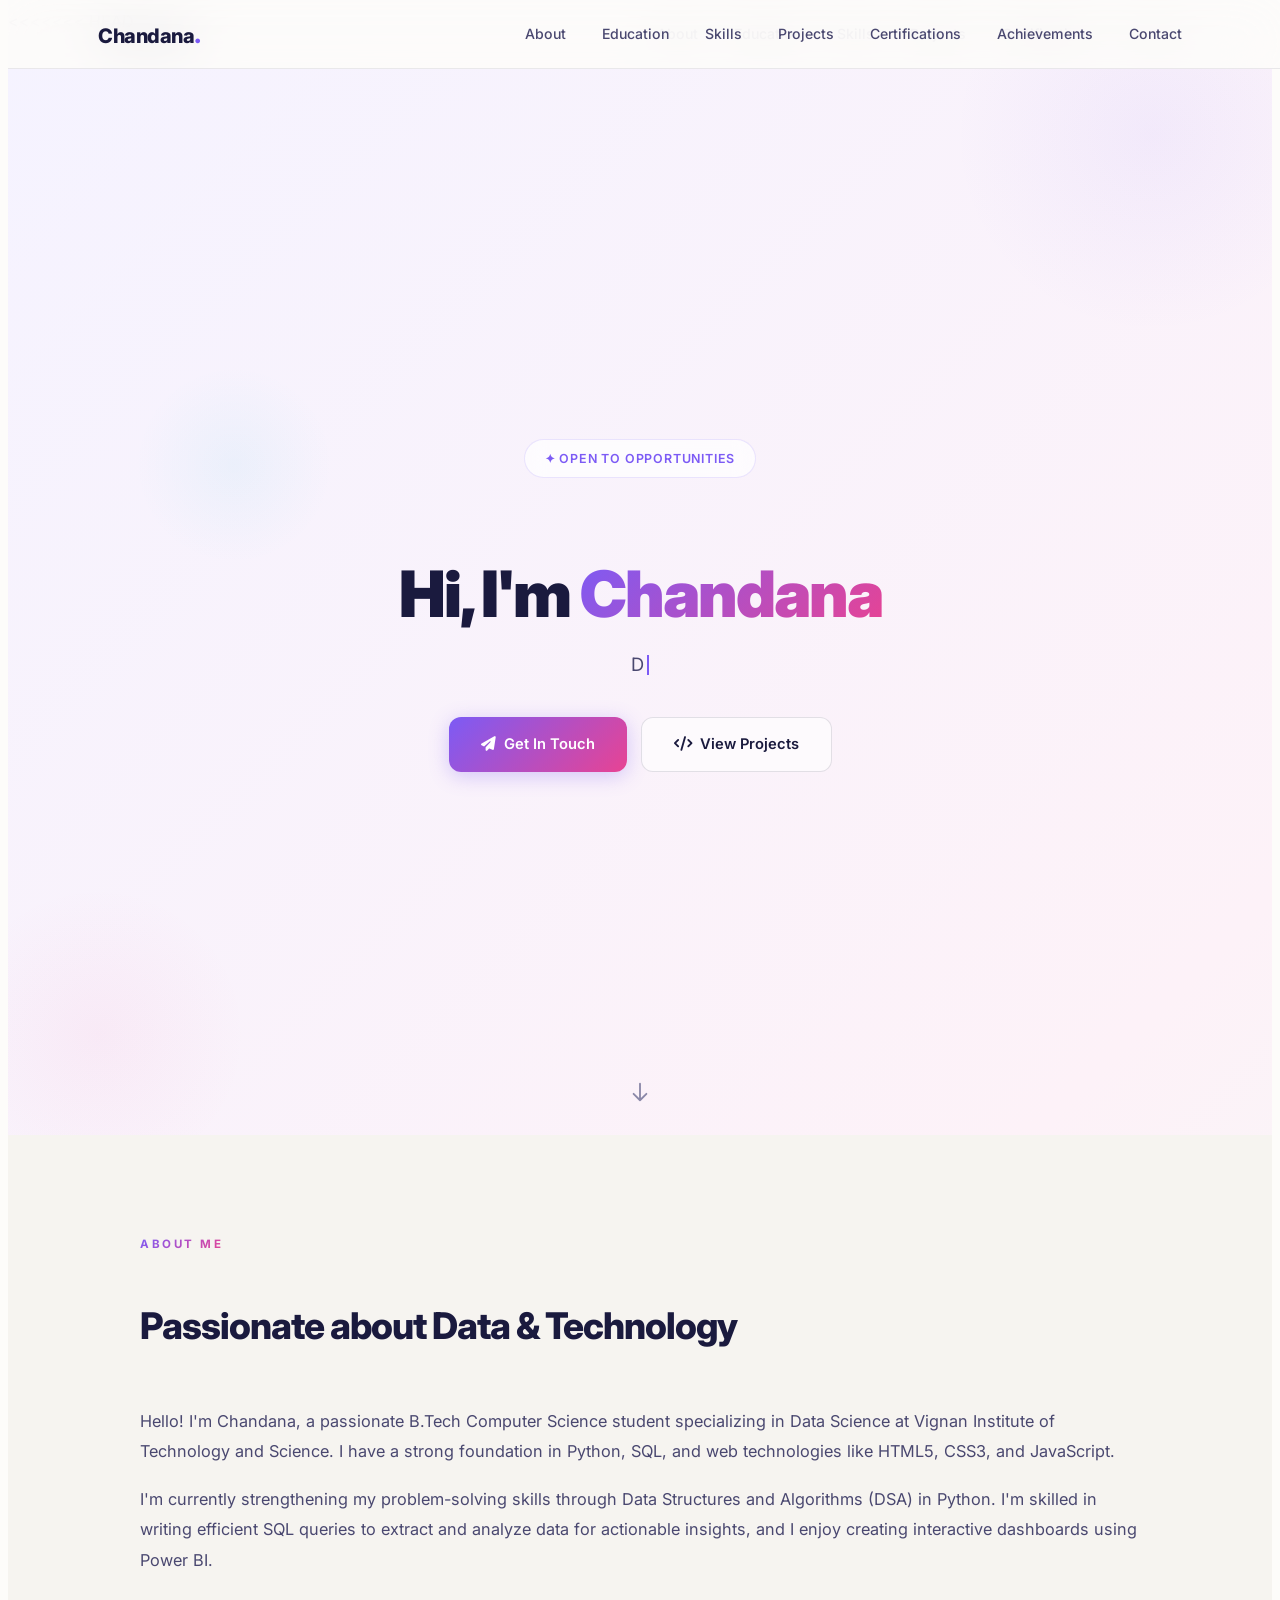
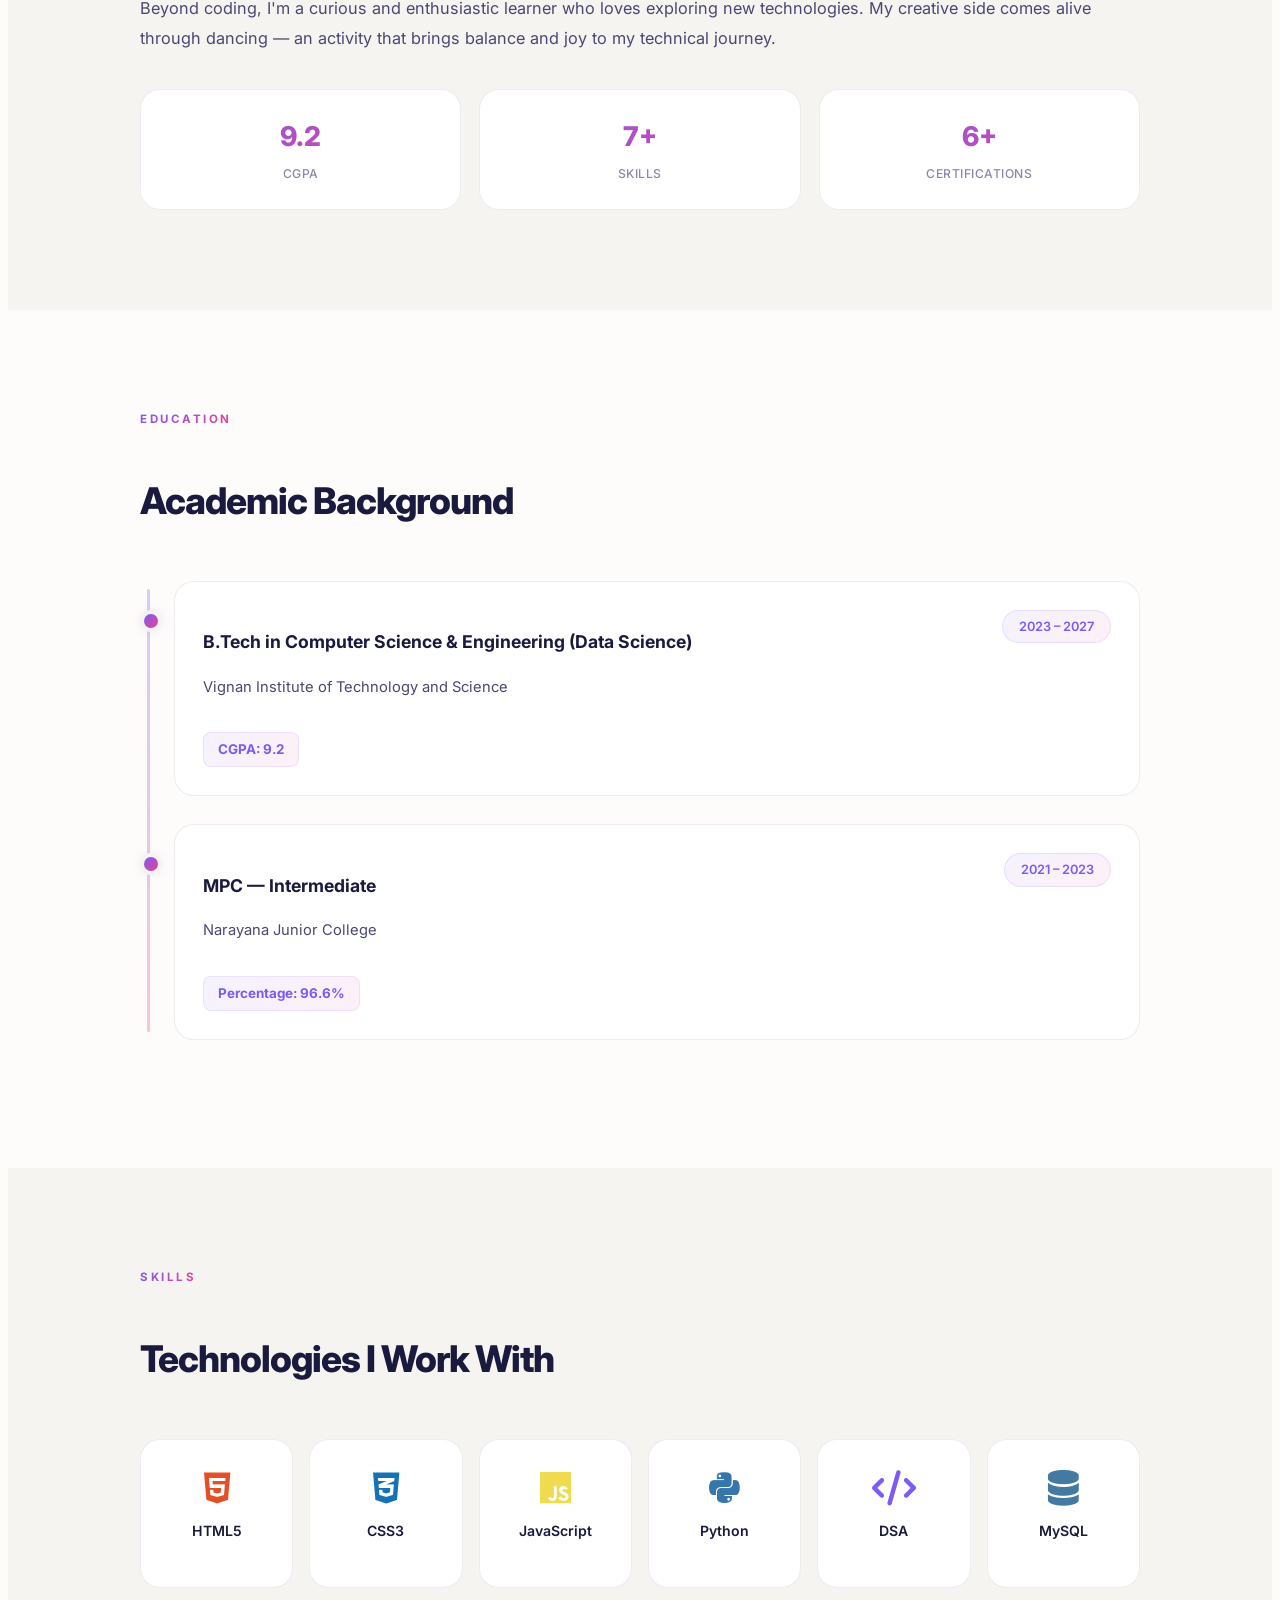
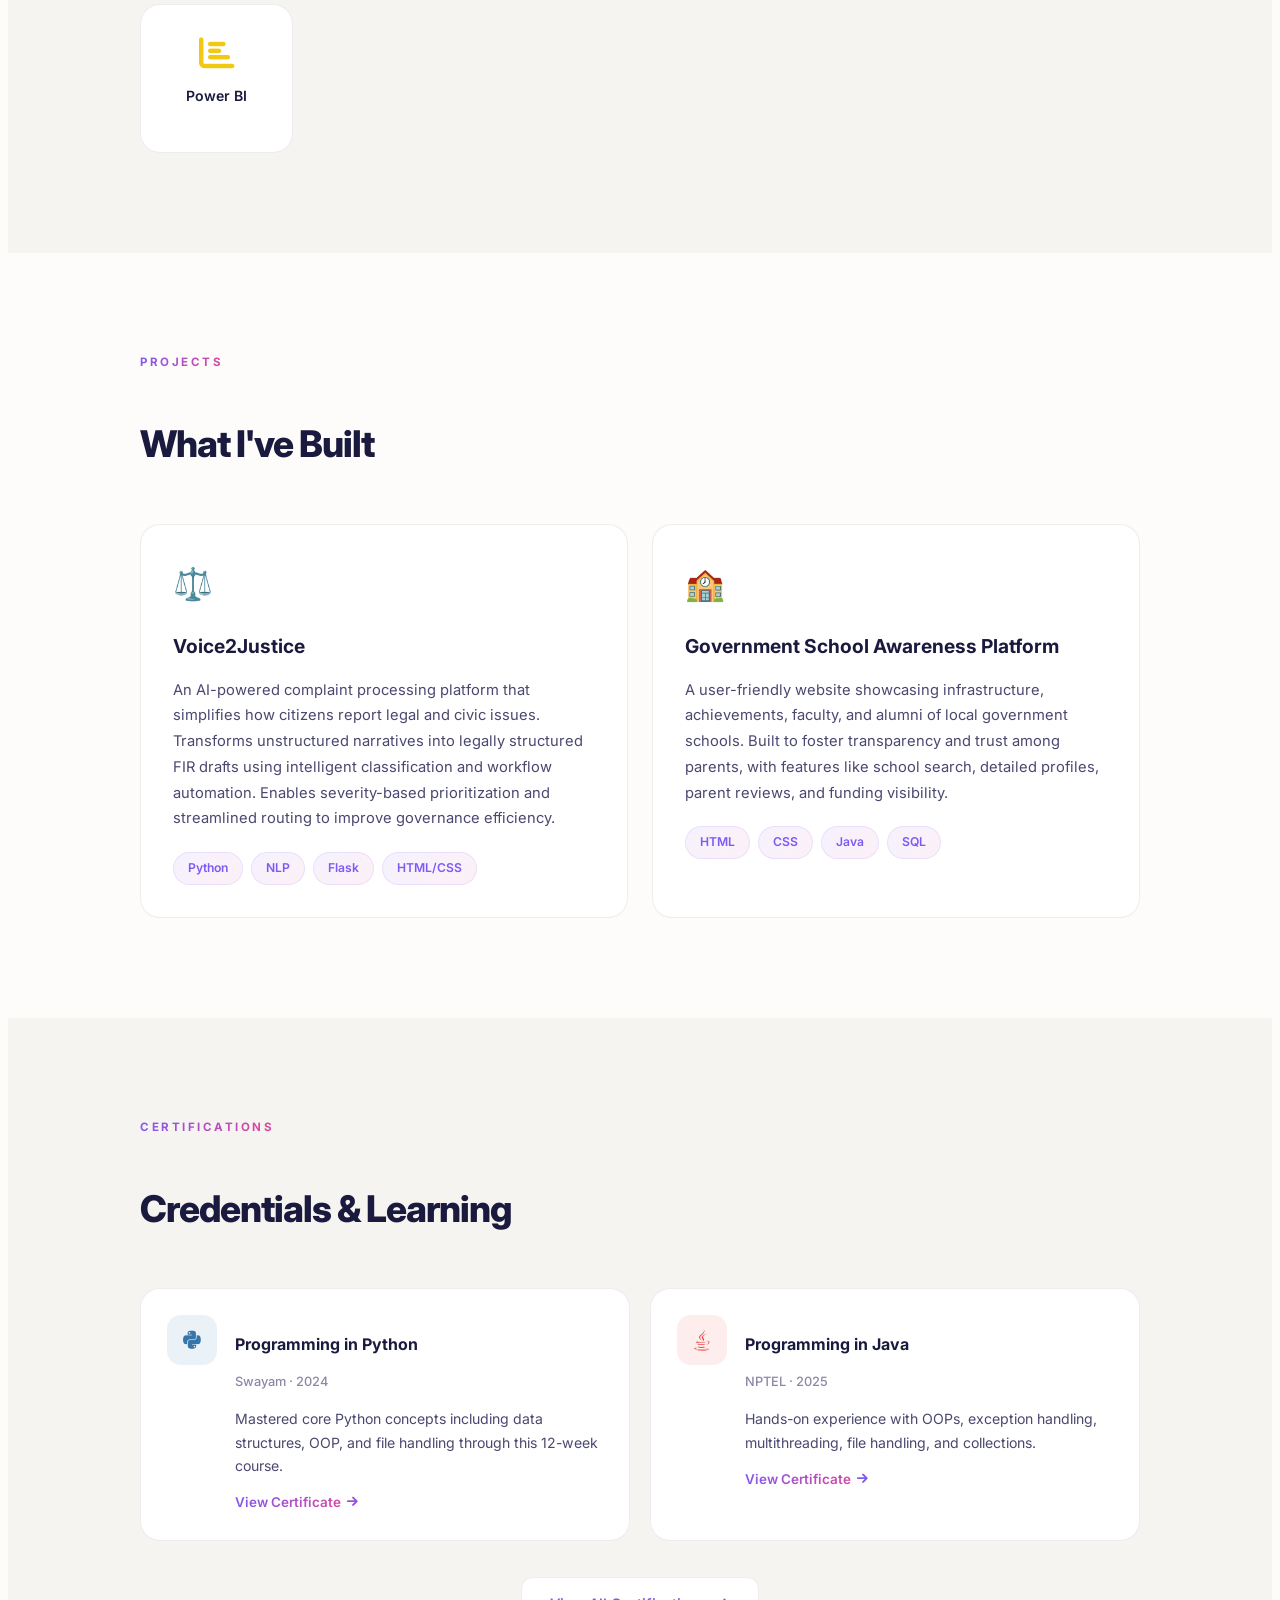
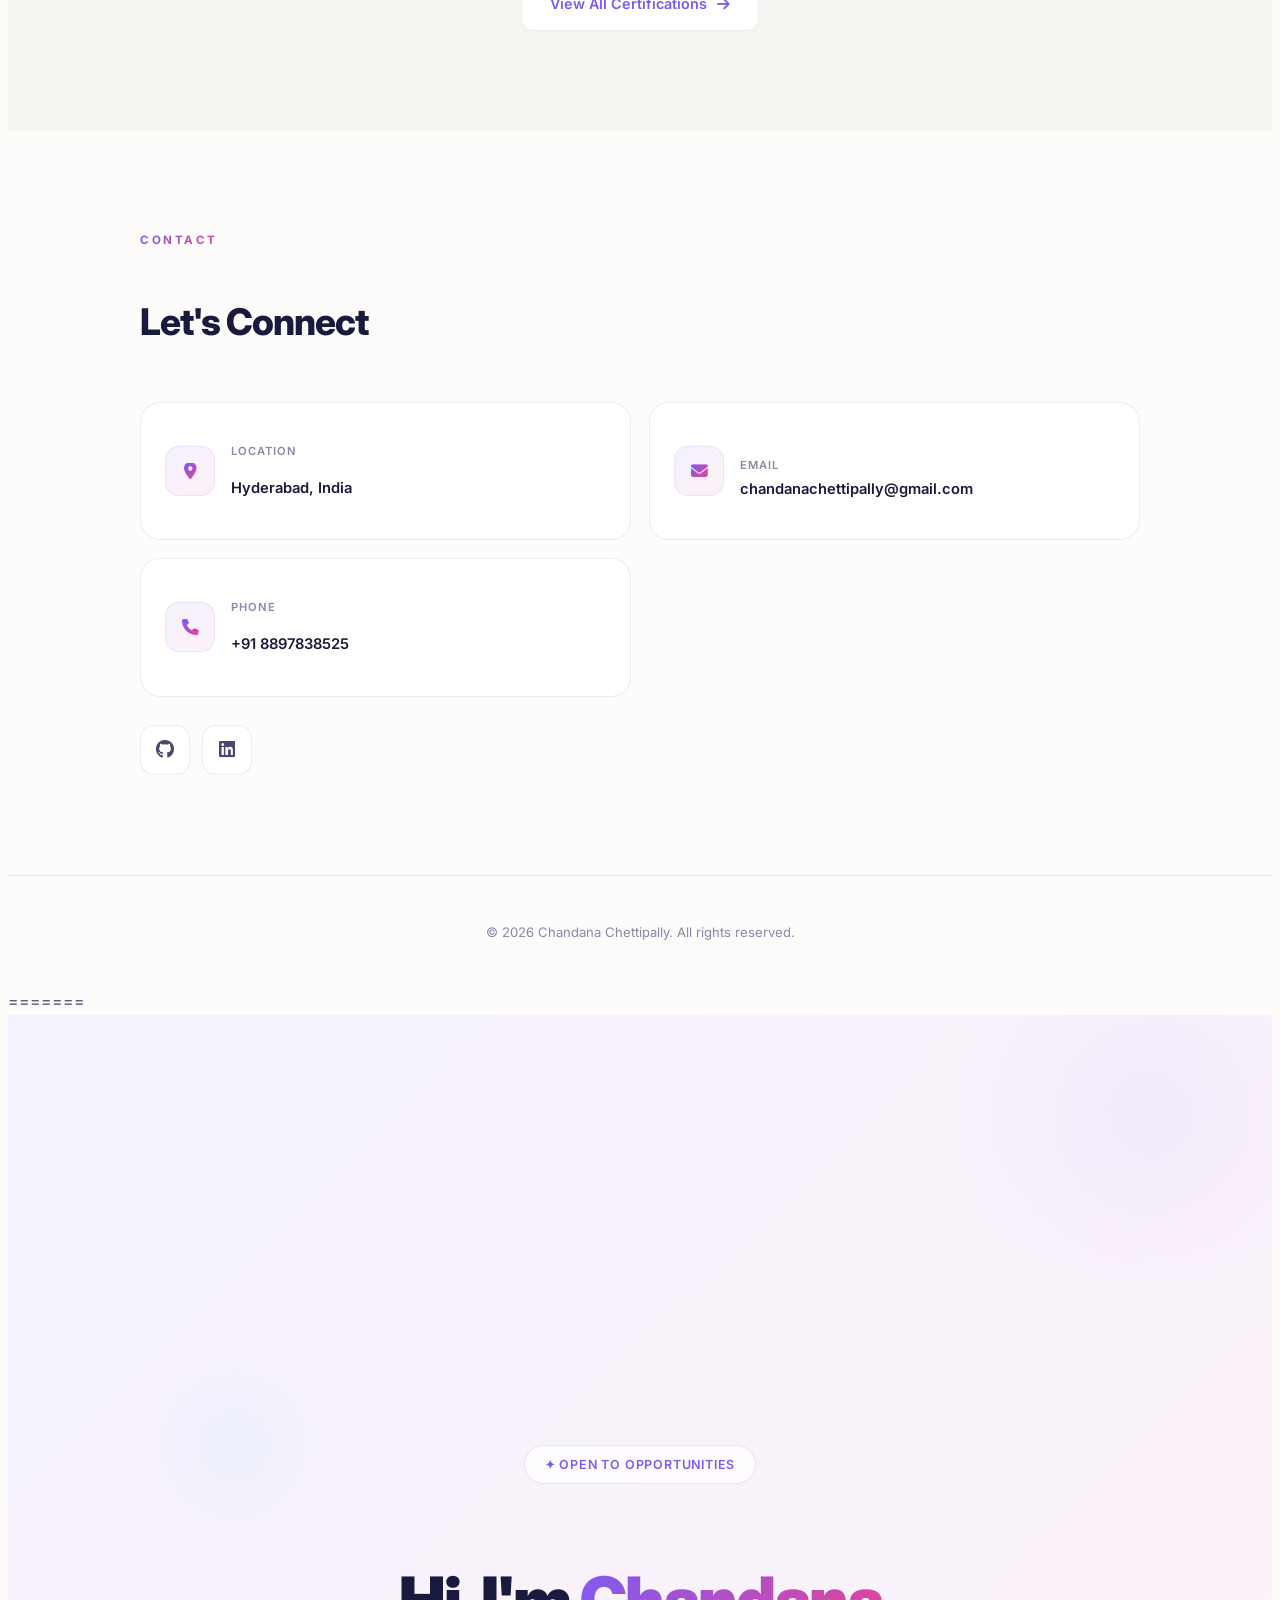
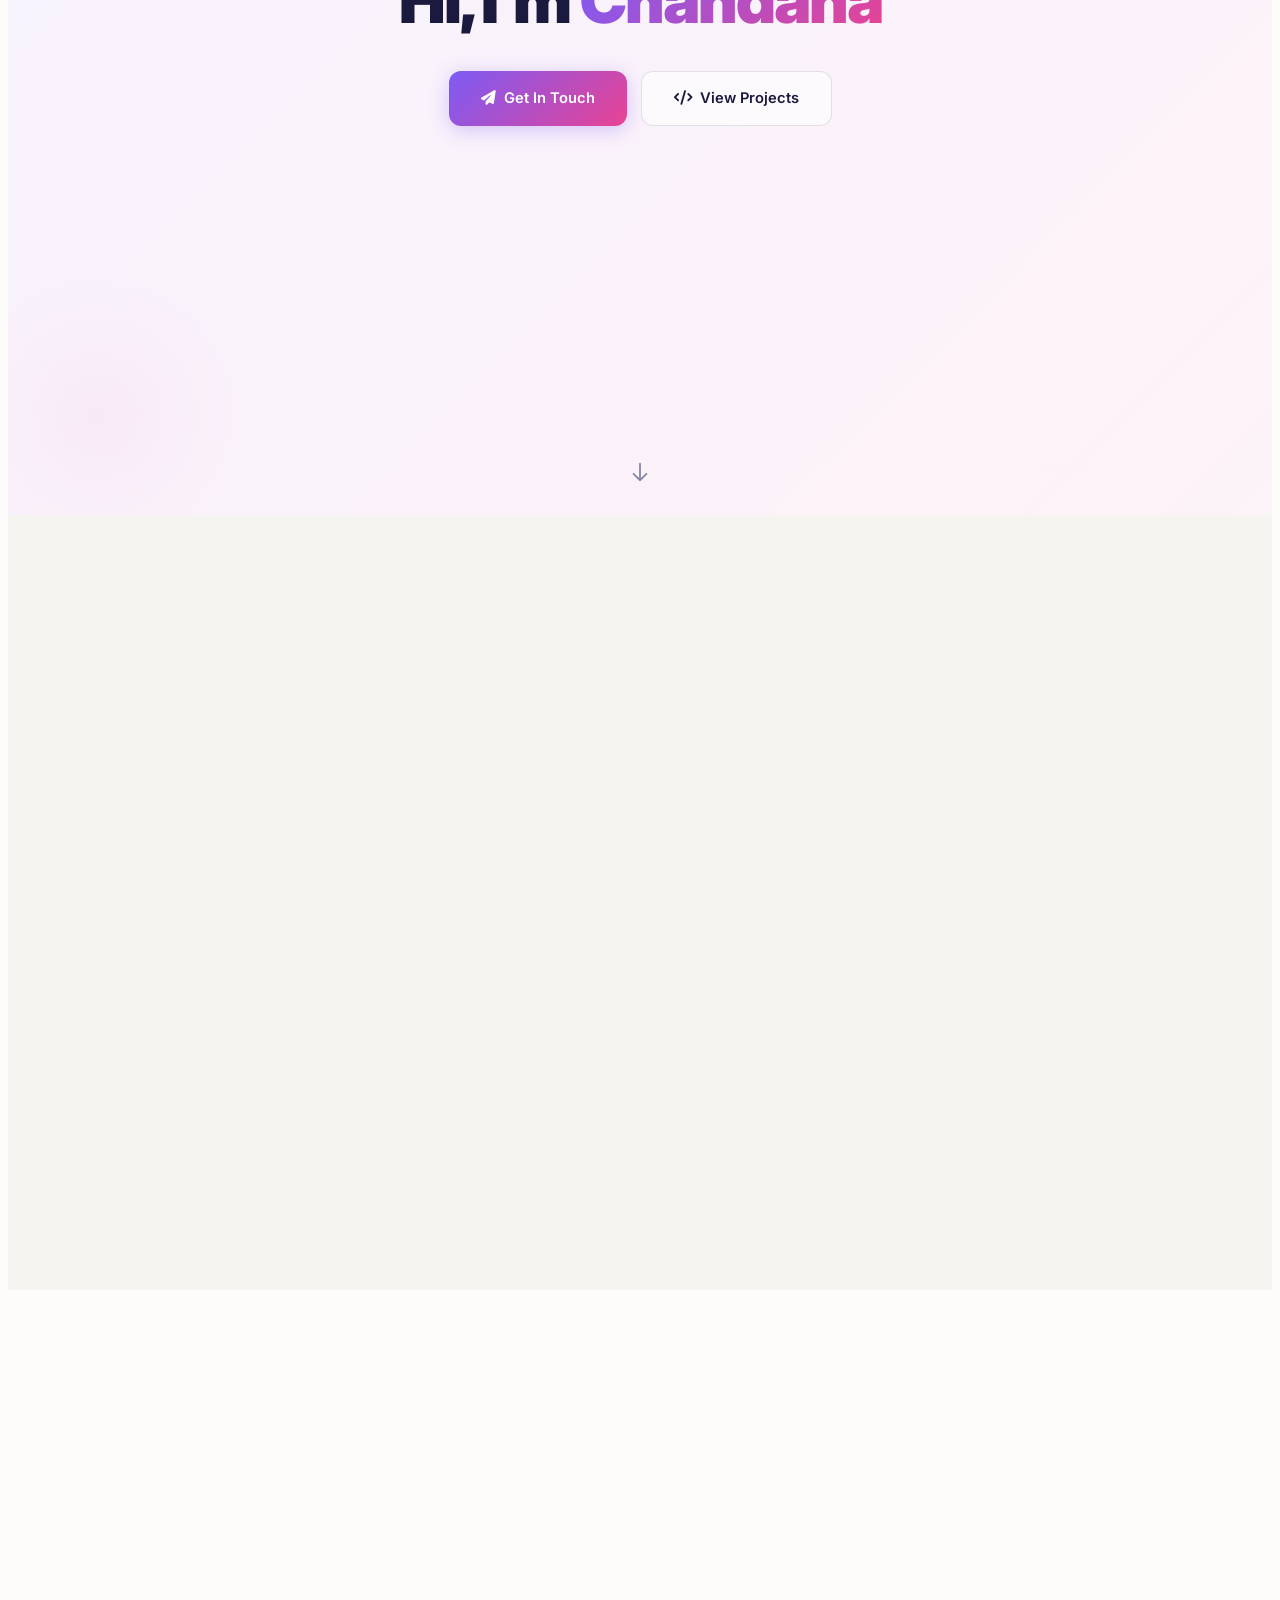
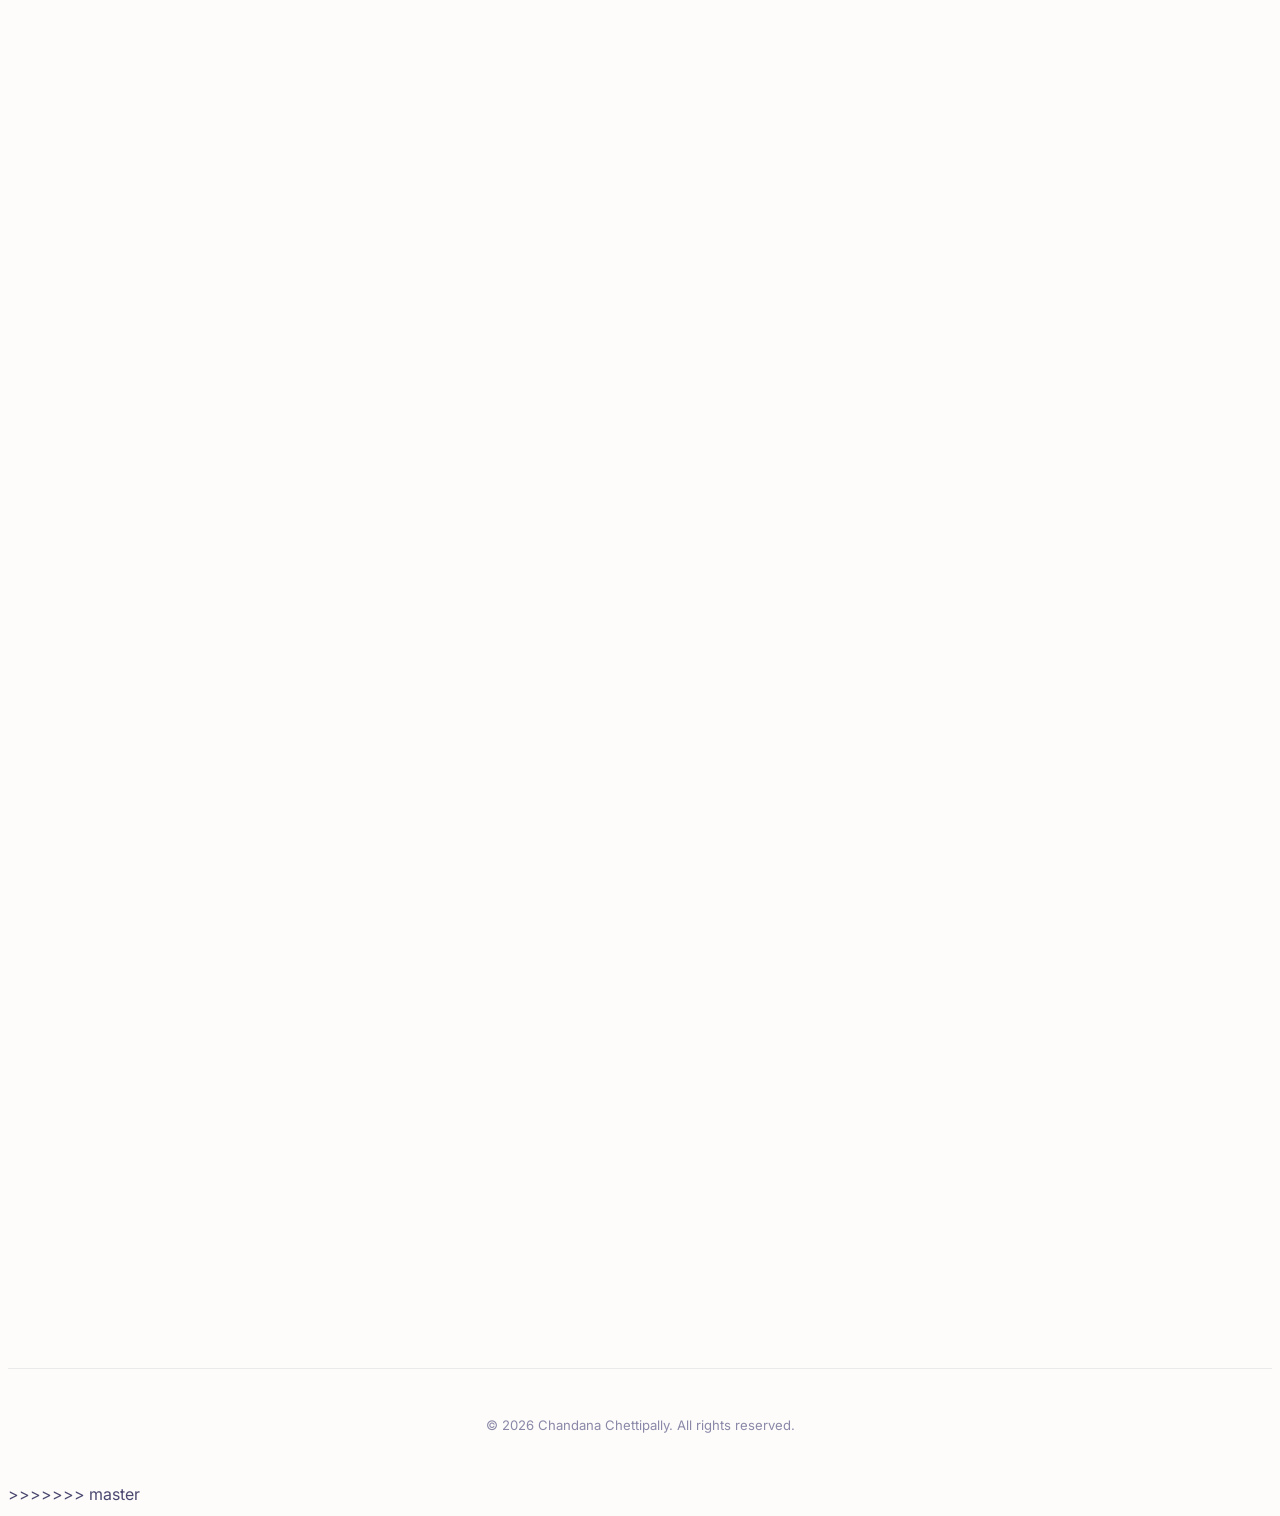
==== commit 90f507b8: "Resolved merge conflicts" ====
--- a/index.html
+++ b/index.html
@@ -1,3 +1,421 @@
+<<<<<<< HEAD
+<!DOCTYPE html>
+<html lang="en">
+    
+
+<head>
+    <meta charset="UTF-8">
+    <meta name="viewport" content="width=device-width, initial-scale=1.0">
+    <meta name="description"
+        content="Chandana Chettipally — B.Tech Data Science student skilled in Python, SQL, Power BI, and web development. View my projects, certifications, and more.">
+    <title>Chandana Chettipally | Portfolio</title>
+    <link rel="preconnect" href="https://fonts.googleapis.com">
+    <link rel="preconnect" href="https://fonts.gstatic.com" crossorigin>
+    <link href="https://fonts.googleapis.com/css2?family=Inter:wght@300;400;500;600;700;800;900&display=swap"
+        rel="stylesheet">
+    <link href="https://cdnjs.cloudflare.com/ajax/libs/font-awesome/6.4.0/css/all.min.css" rel="stylesheet">
+    <link rel="stylesheet" href="style.css">
+</head>
+
+<body>
+
+    <!-- Scroll Progress Bar -->
+    <div class="scroll-progress" id="scrollProgress"></div>
+
+    <!-- ═══════ NAVBAR ═══════ -->
+    <nav class="navbar">
+        <div class="nav-inner">
+            <a href="#" class="nav-logo">
+                <span class="logo-c">Chandana</span><span class="logo-dot">.</span>
+            </a>
+            <ul class="nav-links">
+                <li><a href="#about">About</a></li>
+                <li><a href="#education">Education</a></li>
+                <li><a href="#skills">Skills</a></li>
+                <li><a href="#projects">Projects</a></li>
+                <li><a href="#certifications">Certifications</a></li>
+                <li><a href="#contact">Contact</a></li>
+            </ul>
+            <button class="mobile-toggle" aria-label="Toggle menu"><i class="fas fa-bars"></i></button>
+        </div>
+        <div class="mobile-menu" id="mobileMenu">
+            <a href="#about">About</a>
+            <a href="#education">Education</a>
+            <a href="#skills">Skills</a>
+            <a href="#projects">Projects</a>
+            <a href="#certifications">Certifications</a>
+            <a href="#contact">Contact</a>
+        </div>
+    </nav>
+
+    <!-- ═══════ HERO ═══════ -->
+    <section class="hero" id="hero">
+        <!-- Floating shapes -->
+        <div class="hero-shape hero-shape-1"></div>
+        <div class="hero-shape hero-shape-2"></div>
+        <div class="hero-shape hero-shape-3"></div>
+
+        <div class="hero-content">
+            <div class="hero-badge">✦ Open to Opportunities</div>
+            <h1>Hi, I'm <span class="gradient-text">Chandana</span></h1>
+            <p class="hero-subtitle" id="typingText"></p>
+            <div class="hero-buttons">
+                <a href="#contact" class="btn-primary"><i class="fas fa-paper-plane"></i> Get In Touch</a>
+                <a href="#projects" class="btn-outline"><i class="fas fa-code"></i> View Projects</a>
+            </div>
+        </div>
+        <div class="scroll-down">
+            <svg fill="none" stroke="currentColor" viewBox="0 0 24 24">
+                <path stroke-linecap="round" stroke-linejoin="round" stroke-width="2" d="M19 14l-7 7m0 0l-7-7m7 7V3">
+                </path>
+            </svg>
+        </div>
+    </section>
+
+    <!-- ═══════ ABOUT ═══════ -->
+    <section id="about" class="section-gray">
+        <div class="section-inner reveal">
+            <span class="section-label">About Me</span>
+            <h2 class="section-title">Passionate about Data & Technology</h2>
+            <div class="about-text">
+                <p>Hello! I'm Chandana, a passionate B.Tech Computer Science student specializing in Data Science at
+                    Vignan Institute of Technology and Science. I have a strong foundation in Python, SQL, and web
+                    technologies like HTML5, CSS3, and JavaScript.</p>
+                <p>I'm currently strengthening my problem-solving skills through Data Structures and Algorithms (DSA) in
+                    Python. I'm skilled in writing efficient SQL queries to extract and analyze data for actionable
+                    insights, and I enjoy creating interactive dashboards using Power BI.</p>
+                <p>Beyond coding, I'm a curious and enthusiastic learner who loves exploring new technologies. My
+                    creative side comes alive through dancing — an activity that brings balance and joy to my technical
+                    journey.</p>
+            </div>
+            <div class="about-stats">
+                <div class="glass-card stat-card stagger-child">
+                    <div class="stat-number" data-count="9.2">0</div>
+                    <div class="stat-label">CGPA</div>
+                </div>
+                <div class="glass-card stat-card stagger-child">
+                    <div class="stat-number" data-count="7" data-suffix="+">0</div>
+                    <div class="stat-label">Skills</div>
+                </div>
+                <div class="glass-card stat-card stagger-child">
+                    <div class="stat-number" data-count="6" data-suffix="+">0</div>
+                    <div class="stat-label">Certifications</div>
+                </div>
+            </div>
+        </div>
+    </section>
+
+    <!-- ═══════ EDUCATION ═══════ -->
+    <section id="education" class="section-cream">
+        <div class="section-inner reveal">
+            <span class="section-label">Education</span>
+            <h2 class="section-title">Academic Background</h2>
+            <div class="timeline">
+                <div class="glass-card timeline-item">
+                    <div class="timeline-header">
+                        <div>
+                            <h3>B.Tech in Computer Science & Engineering (Data Science)</h3>
+                            <p class="institution">Vignan Institute of Technology and Science</p>
+                        </div>
+                        <span class="timeline-badge">2023 – 2027</span>
+                    </div>
+                    <span class="timeline-score">CGPA: 9.2</span>
+                </div>
+                <div class="glass-card timeline-item">
+                    <div class="timeline-header">
+                        <div>
+                            <h3>MPC — Intermediate</h3>
+                            <p class="institution">Narayana Junior College</p>
+                        </div>
+                        <span class="timeline-badge">2021 – 2023</span>
+                    </div>
+                    <span class="timeline-score">Percentage: 96.6%</span>
+                </div>
+            </div>
+        </div>
+    </section>
+
+    <!-- ═══════ SKILLS ═══════ -->
+    <section id="skills" class="section-gray">
+        <div class="section-inner reveal">
+            <span class="section-label">Skills</span>
+            <h2 class="section-title">Technologies I Work With</h2>
+            <div class="skills-grid">
+                <div class="glass-card skill-card stagger-child">
+                    <i class="fab fa-html5" style="color:#e34f26"></i>
+                    <h3>HTML5</h3>
+                </div>
+                <div class="glass-card skill-card stagger-child">
+                    <i class="fab fa-css3-alt" style="color:#1572b6"></i>
+                    <h3>CSS3</h3>
+                </div>
+                <div class="glass-card skill-card stagger-child">
+                    <i class="fab fa-js" style="color:#f0db4f"></i>
+                    <h3>JavaScript</h3>
+                </div>
+                <div class="glass-card skill-card stagger-child">
+                    <i class="fab fa-python" style="color:#3776ab"></i>
+                    <h3>Python</h3>
+                </div>
+                <div class="glass-card skill-card stagger-child">
+                    <i class="fas fa-code" style="color:#7c5bf5"></i>
+                    <h3>DSA</h3>
+                </div>
+                <div class="glass-card skill-card stagger-child">
+                    <i class="fas fa-database" style="color:#4479a1"></i>
+                    <h3>MySQL</h3>
+                </div>
+                <div class="glass-card skill-card stagger-child">
+                    <i class="fas fa-chart-bar" style="color:#f2c811"></i>
+                    <h3>Power BI</h3>
+                </div>
+            </div>
+        </div>
+    </section>
+
+    <!-- ═══════ PROJECTS ═══════ -->
+    <section id="projects" class="section-cream">
+        <div class="section-inner reveal">
+            <span class="section-label">Projects</span>
+            <h2 class="section-title">What I've Built</h2>
+            <div class="projects-grid">
+                <div class="glass-card project-card">
+                    <span class="project-emoji">⚖️</span>
+                    <h3>Voice2Justice</h3>
+                    <p>An AI-powered complaint processing platform that simplifies how citizens report legal and civic
+                        issues. Transforms unstructured narratives into legally structured FIR drafts using intelligent
+                        classification and workflow automation. Enables severity-based prioritization and streamlined
+                        routing to improve governance efficiency.</p>
+                    <div class="tech-tags">
+                        <span class="tech-tag">Python</span>
+                        <span class="tech-tag">NLP</span>
+                        <span class="tech-tag">Flask</span>
+                        <span class="tech-tag">HTML/CSS</span>
+                    </div>
+                </div>
+                <div class="glass-card project-card">
+                    <span class="project-emoji">🏫</span>
+                    <h3>Government School Awareness Platform</h3>
+                    <p>A user-friendly website showcasing infrastructure, achievements, faculty, and alumni of local
+                        government schools. Built to foster transparency and trust among parents, with features like
+                        school search, detailed profiles, parent reviews, and funding visibility.</p>
+                    <div class="tech-tags">
+                        <span class="tech-tag">HTML</span>
+                        <span class="tech-tag">CSS</span>
+                        <span class="tech-tag">Java</span>
+                        <span class="tech-tag">SQL</span>
+                    </div>
+                </div>
+            </div>
+        </div>
+    </section>
+
+    <!-- ═══════ CERTIFICATIONS ═══════ -->
+    <section id="certifications" class="section-gray">
+        <div class="section-inner reveal">
+            <span class="section-label">Certifications</span>
+            <h2 class="section-title">Credentials & Learning</h2>
+            <div class="certs-grid">
+                <div class="glass-card cert-card">
+                    <div class="cert-icon" style="background:rgba(55,118,171,0.1); color:#3776ab;">
+                        <i class="fab fa-python"></i>
+                    </div>
+                    <div>
+                        <h3>Programming in Python</h3>
+                        <p class="cert-org">Swayam · 2024</p>
+                        <p class="cert-desc">Mastered core Python concepts including data structures, OOP, and file
+                            handling through this 12-week course.</p>
+                        <a href="assets/Swayam_Python.pdf" target="_blank" rel="noopener noreferrer" class="cert-link"
+                            aria-label="Python certificate">View Certificate <i class="fas fa-arrow-right"></i></a>
+                    </div>
+                </div>
+                <div class="glass-card cert-card">
+                    <div class="cert-icon" style="background:rgba(234,76,76,0.1); color:#ea4c4c;">
+                        <i class="fab fa-java"></i>
+                    </div>
+                    <div>
+                        <h3>Programming in Java</h3>
+                        <p class="cert-org">NPTEL · 2025</p>
+                        <p class="cert-desc">Hands-on experience with OOPs, exception handling, multithreading, file
+                            handling, and collections.</p>
+                        <a href="assets/NPTEL_Java.pdf" target="_blank" rel="noopener noreferrer" class="cert-link"
+                            aria-label="Java certificate">View Certificate <i class="fas fa-arrow-right"></i></a>
+                    </div>
+                </div>
+            </div>
+            <div style="text-align:center">
+                <a href="certificates.html" class="view-all-btn">View All Certifications <i
+                        class="fas fa-arrow-right"></i></a>
+            </div>
+        </div>
+    </section>
+
+    <!-- ═══════ CONTACT ═══════ -->
+    <section id="contact" class="section-cream">
+        <div class="section-inner reveal">
+            <span class="section-label">Contact</span>
+            <h2 class="section-title">Let's Connect</h2>
+            <div class="contact-grid">
+                <div class="glass-card contact-card stagger-child">
+                    <div class="contact-icon"><i class="fas fa-map-marker-alt"></i></div>
+                    <div>
+                        <h4>Location</h4>
+                        <p>Hyderabad, India</p>
+                    </div>
+                </div>
+                <div class="glass-card contact-card stagger-child">
+                    <div class="contact-icon"><i class="fas fa-envelope"></i></div>
+                    <div>
+                        <h4>Email</h4>
+                        <a href="mailto:chandanachettipally@gmail.com">chandanachettipally@gmail.com</a>
+                    </div>
+                </div>
+                <div class="glass-card contact-card stagger-child">
+                    <div class="contact-icon"><i class="fas fa-phone"></i></div>
+                    <div>
+                        <h4>Phone</h4>
+                        <p>+91 8897838525</p>
+                    </div>
+                </div>
+            </div>
+            <div class="social-links">
+                <a href="https://github.com/ch-chandana" target="_blank" rel="noopener noreferrer" class="social-link"
+                    aria-label="GitHub"><i class="fab fa-github"></i></a>
+                <a href="https://www.linkedin.com/in/chettipally-chandana-415032353/" target="_blank"
+                    rel="noopener noreferrer" class="social-link" aria-label="LinkedIn"><i
+                        class="fab fa-linkedin"></i></a>
+            </div>
+        </div>
+    </section>
+
+    <!-- ═══════ FOOTER ═══════ -->
+    <footer>
+        <p>&copy;
+            <script>document.write(new Date().getFullYear())</script> Chandana Chettipally. All rights reserved.
+        </p>
+    </footer>
+
+    <!-- ═══════ SCRIPTS ═══════ -->
+    <script>
+        // ─── Mobile Menu ───
+        document.querySelector('.mobile-toggle').addEventListener('click', () => {
+            document.getElementById('mobileMenu').classList.toggle('active');
+        });
+        document.querySelectorAll('.mobile-menu a').forEach(link => {
+            link.addEventListener('click', () => document.getElementById('mobileMenu').classList.remove('active'));
+        });
+
+        // ─── Scroll Reveal (sections + stagger children) ───
+        const observer = new IntersectionObserver((entries) => {
+            entries.forEach(entry => {
+                if (entry.isIntersecting) entry.target.classList.add('visible');
+            });
+        }, { threshold: 0.1 });
+        document.querySelectorAll('.reveal').forEach(el => observer.observe(el));
+
+        // ─── Scroll Progress Bar ───
+        window.addEventListener('scroll', () => {
+            const scrollTop = window.scrollY;
+            const docHeight = document.documentElement.scrollHeight - window.innerHeight;
+            const progress = (scrollTop / docHeight) * 100;
+            document.getElementById('scrollProgress').style.width = progress + '%';
+
+            // Navbar compact state
+            document.querySelector('.navbar').classList.toggle('scrolled', scrollTop > 50);
+        });
+
+        // ─── Active Nav Link on Scroll ───
+        const sections = document.querySelectorAll('section[id]');
+        const navLinks = document.querySelectorAll('.nav-links a');
+        window.addEventListener('scroll', () => {
+            let current = '';
+            sections.forEach(section => {
+                const top = section.offsetTop - 100;
+                if (window.scrollY >= top) current = section.getAttribute('id');
+            });
+            navLinks.forEach(link => {
+                link.classList.remove('active');
+                if (link.getAttribute('href') === '#' + current) link.classList.add('active');
+            });
+        });
+
+        // ─── Typing Effect ───
+        const phrases = [
+            'Data Science Student',
+            'Python & DSA Enthusiast',
+            'Building solutions through code & data'
+        ];
+        const typingEl = document.getElementById('typingText');
+        let phraseIndex = 0, charIndex = 0, isDeleting = false;
+
+        // Put a text node + cursor INSIDE the <p> so cursor stays inline
+        const textNode = document.createTextNode('');
+        const cursor = document.createElement('span');
+        cursor.className = 'typing-cursor';
+        typingEl.appendChild(textNode);
+        typingEl.appendChild(cursor);
+
+        function typeEffect() {
+            const current = phrases[phraseIndex];
+            textNode.textContent = isDeleting
+                ? current.substring(0, charIndex--)
+                : current.substring(0, charIndex++);
+
+            let speed = isDeleting ? 30 : 60;
+
+            if (!isDeleting && charIndex > current.length) {
+                speed = 2000; // pause at end
+                isDeleting = true;
+            } else if (isDeleting && charIndex < 0) {
+                isDeleting = false;
+                phraseIndex = (phraseIndex + 1) % phrases.length;
+                speed = 400; // pause before next phrase
+            }
+            setTimeout(typeEffect, speed);
+        }
+        // Start typing after hero entrance animation
+        setTimeout(typeEffect, 1200);
+
+        // ─── Animated Counters ───
+        const counterObserver = new IntersectionObserver((entries) => {
+            entries.forEach(entry => {
+                if (entry.isIntersecting) {
+                    const el = entry.target;
+                    const target = parseFloat(el.dataset.count);
+                    const suffix = el.dataset.suffix || '';
+                    const isDecimal = target % 1 !== 0;
+                    const duration = 1500;
+                    const start = performance.now();
+
+                    function animate(now) {
+                        const elapsed = now - start;
+                        const progress = Math.min(elapsed / duration, 1);
+                        // Ease out cubic
+                        const eased = 1 - Math.pow(1 - progress, 3);
+                        const value = eased * target;
+                        el.textContent = (isDecimal ? value.toFixed(1) : Math.floor(value)) + suffix;
+                        if (progress < 1) requestAnimationFrame(animate);
+                    }
+                    requestAnimationFrame(animate);
+                    counterObserver.unobserve(el);
+                }
+            });
+        }, { threshold: 0.5 });
+        document.querySelectorAll('[data-count]').forEach(el => counterObserver.observe(el));
+
+        // ─── Smooth Transition to Certificates ───
+        document.querySelectorAll('a[href$="certificates.html"]').forEach(link => {
+            link.addEventListener('click', function (e) {
+                e.preventDefault();
+                document.body.style.opacity = '0';
+                document.body.style.transition = 'opacity 0.3s ease';
+                setTimeout(() => { window.location.href = this.href; }, 300);
+            });
+        });
+    </script>
+</body>
+
+=======
 <!DOCTYPE html>
 <html lang="en">
 
@@ -466,4 +884,5 @@
     </script>
 </body>
 
+>>>>>>> master
 </html>
--- a/style.css
+++ b/style.css
@@ -1,3 +1,1205 @@
+<<<<<<< HEAD
+/* ══════════════════════════════════════════════════
+   Chandana's Portfolio — Premium Light Theme
+   Warm cream + Navy + Rose-Violet gradients
+   ══════════════════════════════════════════════════ */
+
+*,
+*::before,
+*::after {
+    margin: 0;
+    padding: 0;
+    box-sizing: border-box;
+}
+
+:root {
+    --bg-warm: #fdfcfa;
+    --bg-soft: #f6f4f0;
+    --bg-card: #ffffff;
+    --navy: #1a1a3e;
+    --navy-light: #2d2b55;
+    --heading: #1a1a3e;
+    --text: #4a4870;
+    --text-light: #8a88a8;
+    --accent-1: #7c5bf5;
+    --accent-2: #e84393;
+    --accent-3: #00b4d8;
+    --gradient: linear-gradient(135deg, #7c5bf5, #e84393);
+    --gradient-soft: linear-gradient(135deg, rgba(124, 91, 245, 0.08), rgba(232, 67, 147, 0.08));
+    --gradient-border: linear-gradient(135deg, #7c5bf5, #e84393, #00b4d8);
+    --border: rgba(26, 26, 62, 0.08);
+    --shadow-sm: 0 2px 8px rgba(26, 26, 62, 0.05);
+    --shadow: 0 8px 32px rgba(26, 26, 62, 0.08);
+    --shadow-lg: 0 20px 60px rgba(26, 26, 62, 0.12);
+    --shadow-glow: 0 8px 32px rgba(124, 91, 245, 0.15);
+    --radius: 20px;
+    --radius-sm: 12px;
+}
+
+html {
+    scroll-behavior: smooth;
+}
+
+body {
+    font-family: 'Inter', -apple-system, sans-serif;
+    background: var(--bg-warm);
+    color: var(--text);
+    line-height: 1.7;
+    overflow-x: hidden;
+    -webkit-font-smoothing: antialiased;
+}
+
+/* ═══ GRADIENT TEXT UTILITY ═══ */
+.gradient-text {
+    background: var(--gradient);
+    -webkit-background-clip: text;
+    -webkit-text-fill-color: transparent;
+    background-clip: text;
+}
+
+/* ═══════════════════════════════
+   NAVBAR
+   ═══════════════════════════════ */
+.navbar {
+    position: fixed;
+    top: 0;
+    width: 100%;
+    z-index: 100;
+    background: rgba(253, 252, 250, 0.8);
+    backdrop-filter: blur(24px);
+    -webkit-backdrop-filter: blur(24px);
+    border-bottom: 1px solid var(--border);
+    transition: all 0.3s;
+}
+
+.nav-inner {
+    max-width: 1100px;
+    margin: 0 auto;
+    display: flex;
+    justify-content: space-between;
+    align-items: center;
+    padding: 0 28px;
+    height: 68px;
+}
+
+.nav-logo {
+    font-weight: 800;
+    font-size: 1.25rem;
+    text-decoration: none;
+    letter-spacing: -0.5px;
+}
+
+.nav-logo .logo-c {
+    color: var(--heading);
+}
+
+.nav-logo .logo-dot {
+    color: var(--accent-1);
+    font-size: 1.6rem;
+}
+
+.nav-links {
+    display: flex;
+    gap: 4px;
+    list-style: none;
+}
+
+.nav-links a {
+    color: var(--text);
+    text-decoration: none;
+    font-size: 0.88rem;
+    font-weight: 500;
+    padding: 8px 16px;
+    border-radius: 10px;
+    transition: all 0.25s;
+    position: relative;
+}
+
+.nav-links a:hover {
+    color: var(--accent-1);
+    background: rgba(124, 91, 245, 0.06);
+}
+
+.mobile-toggle {
+    display: none;
+    background: none;
+    border: 1.5px solid var(--border);
+    color: var(--heading);
+    font-size: 1.1rem;
+    cursor: pointer;
+    padding: 8px 10px;
+    border-radius: 10px;
+}
+
+.mobile-menu {
+    display: none;
+    position: fixed;
+    top: 68px;
+    left: 0;
+    right: 0;
+    background: rgba(253, 252, 250, 0.97);
+    backdrop-filter: blur(20px);
+    border-bottom: 1px solid var(--border);
+    padding: 8px 28px 20px;
+    z-index: 99;
+}
+
+.mobile-menu.active {
+    display: block;
+}
+
+.mobile-menu a {
+    display: block;
+    color: var(--text);
+    text-decoration: none;
+    padding: 14px 0;
+    font-size: 1rem;
+    font-weight: 500;
+    border-bottom: 1px solid var(--border);
+}
+
+.mobile-menu a:last-child {
+    border: none;
+}
+
+.mobile-menu a:hover {
+    color: var(--accent-1);
+}
+
+@media (max-width: 768px) {
+    .nav-links {
+        display: none;
+    }
+
+    .mobile-toggle {
+        display: flex;
+        align-items: center;
+    }
+}
+
+/* ═══════════════════════════════
+   HERO — Animated gradient BG
+   ═══════════════════════════════ */
+.hero {
+    min-height: 100vh;
+    display: flex;
+    align-items: center;
+    justify-content: center;
+    text-align: center;
+    padding: 120px 28px 80px;
+    position: relative;
+    overflow: hidden;
+    background: linear-gradient(135deg, #f5f3ff 0%, #fdf2f8 30%, #ecfdf5 60%, #eff6ff 100%);
+    background-size: 300% 300%;
+    animation: heroGradient 12s ease infinite;
+}
+
+@keyframes heroGradient {
+    0% {
+        background-position: 0% 50%;
+    }
+
+    50% {
+        background-position: 100% 50%;
+    }
+
+    100% {
+        background-position: 0% 50%;
+    }
+}
+
+/* Floating shapes */
+.hero-shape {
+    position: absolute;
+    border-radius: 50%;
+    pointer-events: none;
+    opacity: 0.5;
+}
+
+.hero-shape-1 {
+    width: 400px;
+    height: 400px;
+    background: radial-gradient(circle, rgba(124, 91, 245, 0.12), transparent 70%);
+    top: -100px;
+    right: -80px;
+    animation: float1 8s ease-in-out infinite;
+}
+
+.hero-shape-2 {
+    width: 300px;
+    height: 300px;
+    background: radial-gradient(circle, rgba(232, 67, 147, 0.1), transparent 70%);
+    bottom: -50px;
+    left: -60px;
+    animation: float2 10s ease-in-out infinite;
+}
+
+.hero-shape-3 {
+    width: 200px;
+    height: 200px;
+    background: radial-gradient(circle, rgba(0, 180, 216, 0.1), transparent 70%);
+    top: 30%;
+    left: 10%;
+    animation: float3 7s ease-in-out infinite;
+}
+
+@keyframes float1 {
+
+    0%,
+    100% {
+        transform: translate(0, 0) scale(1);
+    }
+
+    50% {
+        transform: translate(-30px, 20px) scale(1.05);
+    }
+}
+
+@keyframes float2 {
+
+    0%,
+    100% {
+        transform: translate(0, 0) scale(1);
+    }
+
+    50% {
+        transform: translate(20px, -30px) scale(1.08);
+    }
+}
+
+@keyframes float3 {
+
+    0%,
+    100% {
+        transform: translate(0, 0);
+    }
+
+    50% {
+        transform: translate(15px, 15px);
+    }
+}
+
+.hero-content {
+    position: relative;
+    z-index: 2;
+    max-width: 660px;
+}
+
+.hero-badge {
+    display: inline-flex;
+    align-items: center;
+    gap: 6px;
+    background: rgba(255, 255, 255, 0.7);
+    backdrop-filter: blur(10px);
+    border: 1px solid rgba(124, 91, 245, 0.15);
+    padding: 8px 20px;
+    border-radius: 50px;
+    font-size: 0.78rem;
+    color: var(--accent-1);
+    font-weight: 600;
+    margin-bottom: 28px;
+    letter-spacing: 0.8px;
+    text-transform: uppercase;
+}
+
+.hero h1 {
+    font-size: clamp(2.6rem, 6vw, 4rem);
+    font-weight: 900;
+    color: var(--heading);
+    line-height: 1.1;
+    margin-bottom: 20px;
+    letter-spacing: -2px;
+}
+
+.hero-subtitle {
+    font-size: 1.15rem;
+    color: var(--text);
+    margin-bottom: 36px;
+    max-width: 500px;
+    margin-left: auto;
+    margin-right: auto;
+    line-height: 1.7;
+}
+
+.hero-buttons {
+    display: flex;
+    gap: 14px;
+    justify-content: center;
+    flex-wrap: wrap;
+}
+
+.btn-primary {
+    display: inline-flex;
+    align-items: center;
+    gap: 8px;
+    background: var(--gradient);
+    color: #fff;
+    padding: 14px 32px;
+    border-radius: var(--radius-sm);
+    font-weight: 600;
+    font-size: 0.92rem;
+    text-decoration: none;
+    border: none;
+    cursor: pointer;
+    transition: all 0.3s;
+    box-shadow: 0 4px 20px rgba(124, 91, 245, 0.3);
+}
+
+.btn-primary:hover {
+    transform: translateY(-2px);
+    box-shadow: 0 8px 32px rgba(124, 91, 245, 0.4);
+}
+
+.btn-outline {
+    display: inline-flex;
+    align-items: center;
+    gap: 8px;
+    background: rgba(255, 255, 255, 0.6);
+    backdrop-filter: blur(10px);
+    color: var(--heading);
+    padding: 14px 32px;
+    border-radius: var(--radius-sm);
+    font-weight: 600;
+    font-size: 0.92rem;
+    text-decoration: none;
+    border: 1.5px solid rgba(26, 26, 62, 0.12);
+    transition: all 0.3s;
+}
+
+.btn-outline:hover {
+    border-color: var(--accent-1);
+    color: var(--accent-1);
+    background: rgba(255, 255, 255, 0.9);
+}
+
+.scroll-down {
+    position: absolute;
+    bottom: 32px;
+    left: 50%;
+    transform: translateX(-50%);
+    animation: scrollBounce 2s ease infinite;
+    color: var(--text-light);
+}
+
+.scroll-down svg {
+    width: 22px;
+    height: 22px;
+}
+
+@keyframes scrollBounce {
+
+    0%,
+    100% {
+        transform: translateX(-50%) translateY(0);
+    }
+
+    50% {
+        transform: translateX(-50%) translateY(10px);
+    }
+}
+
+/* ═══════════════════════════════
+   SECTIONS
+   ═══════════════════════════════ */
+section {
+    padding: 100px 28px;
+}
+
+.section-inner {
+    max-width: 1000px;
+    margin: 0 auto;
+}
+
+.section-label {
+    display: inline-block;
+    font-size: 0.72rem;
+    font-weight: 700;
+    text-transform: uppercase;
+    letter-spacing: 2.5px;
+    margin-bottom: 10px;
+    background: var(--gradient);
+    -webkit-background-clip: text;
+    -webkit-text-fill-color: transparent;
+    background-clip: text;
+}
+
+.section-title {
+    font-size: clamp(1.8rem, 4vw, 2.3rem);
+    font-weight: 800;
+    color: var(--heading);
+    letter-spacing: -1px;
+    margin-bottom: 48px;
+}
+
+.section-cream {
+    background: var(--bg-warm);
+}
+
+.section-gray {
+    background: var(--bg-soft);
+}
+
+/* ═══════════════════════════════
+   GLASS CARD (reusable)
+   ═══════════════════════════════ */
+.glass-card {
+    background: var(--bg-card);
+    border: 1px solid var(--border);
+    border-radius: var(--radius);
+    transition: all 0.35s ease;
+    position: relative;
+}
+
+.glass-card:hover {
+    border-color: rgba(124, 91, 245, 0.2);
+    box-shadow: var(--shadow);
+    transform: translateY(-4px);
+}
+
+/* Gradient top-line on hover */
+.glass-card::before {
+    content: '';
+    position: absolute;
+    top: 0;
+    left: 20px;
+    right: 20px;
+    height: 3px;
+    border-radius: 0 0 3px 3px;
+    background: var(--gradient-border);
+    opacity: 0;
+    transition: opacity 0.3s;
+}
+
+.glass-card:hover::before {
+    opacity: 1;
+}
+
+/* ═══════════════════════════════
+   ABOUT
+   ═══════════════════════════════ */
+.about-text p {
+    color: var(--text);
+    font-size: 1.02rem;
+    margin-bottom: 18px;
+    line-height: 1.85;
+}
+
+.about-stats {
+    display: grid;
+    grid-template-columns: repeat(3, 1fr);
+    gap: 18px;
+    margin-top: 36px;
+}
+
+.stat-card {
+    padding: 24px 16px;
+    text-align: center;
+}
+
+.stat-number {
+    font-size: 1.7rem;
+    font-weight: 800;
+    background: var(--gradient);
+    -webkit-background-clip: text;
+    -webkit-text-fill-color: transparent;
+    background-clip: text;
+}
+
+.stat-label {
+    font-size: 0.76rem;
+    color: var(--text-light);
+    margin-top: 4px;
+    font-weight: 500;
+    text-transform: uppercase;
+    letter-spacing: 0.5px;
+}
+
+/* ═══════════════════════════════
+   EDUCATION TIMELINE
+   ═══════════════════════════════ */
+.timeline {
+    position: relative;
+    padding-left: 34px;
+}
+
+.timeline::before {
+    content: '';
+    position: absolute;
+    left: 7px;
+    top: 8px;
+    bottom: 8px;
+    width: 3px;
+    background: var(--gradient);
+    border-radius: 3px;
+    opacity: 0.3;
+}
+
+.timeline-item {
+    position: relative;
+    margin-bottom: 28px;
+    padding: 28px;
+}
+
+.timeline-item::after {
+    content: '';
+    position: absolute;
+    left: -31px;
+    top: 32px;
+    width: 14px;
+    height: 14px;
+    border-radius: 50%;
+    background: var(--gradient);
+    box-shadow: 0 0 0 4px var(--bg-soft), 0 0 12px rgba(124, 91, 245, 0.3);
+}
+
+.timeline-header {
+    display: flex;
+    justify-content: space-between;
+    align-items: flex-start;
+    flex-wrap: wrap;
+    gap: 12px;
+    margin-bottom: 8px;
+}
+
+.timeline-item h3 {
+    font-size: 1.1rem;
+    font-weight: 700;
+    color: var(--heading);
+}
+
+.timeline-item .institution {
+    color: var(--text);
+    font-size: 0.92rem;
+}
+
+.timeline-badge {
+    background: var(--gradient-soft);
+    color: var(--accent-1);
+    padding: 5px 16px;
+    border-radius: 50px;
+    font-size: 0.8rem;
+    font-weight: 600;
+    white-space: nowrap;
+    border: 1px solid rgba(124, 91, 245, 0.12);
+}
+
+.timeline-score {
+    display: inline-block;
+    margin-top: 10px;
+    background: var(--gradient-soft);
+    color: var(--accent-1);
+    padding: 5px 14px;
+    border-radius: 8px;
+    font-size: 0.84rem;
+    font-weight: 700;
+    border: 1px solid rgba(124, 91, 245, 0.1);
+}
+
+/* ═══════════════════════════════
+   SKILLS
+   ═══════════════════════════════ */
+.skills-grid {
+    display: grid;
+    grid-template-columns: repeat(auto-fill, minmax(130px, 1fr));
+    gap: 16px;
+}
+
+.skill-card {
+    padding: 30px 14px;
+    text-align: center;
+    cursor: default;
+}
+
+.skill-card i {
+    font-size: 2.2rem;
+    margin-bottom: 12px;
+    display: block;
+    transition: transform 0.3s;
+}
+
+.skill-card:hover i {
+    transform: scale(1.15) translateY(-2px);
+}
+
+.skill-card h3 {
+    font-size: 0.88rem;
+    font-weight: 600;
+    color: var(--heading);
+}
+
+/* ═══════════════════════════════
+   PROJECTS
+   ═══════════════════════════════ */
+.projects-grid {
+    display: grid;
+    grid-template-columns: repeat(auto-fill, minmax(420px, 1fr));
+    gap: 24px;
+}
+
+.project-card {
+    padding: 32px;
+}
+
+.project-emoji {
+    font-size: 2rem;
+    margin-bottom: 14px;
+    display: block;
+}
+
+.project-card h3 {
+    font-size: 1.2rem;
+    font-weight: 700;
+    color: var(--heading);
+    margin-bottom: 12px;
+}
+
+.project-card p {
+    color: var(--text);
+    font-size: 0.92rem;
+    margin-bottom: 20px;
+    line-height: 1.75;
+}
+
+.tech-tags {
+    display: flex;
+    flex-wrap: wrap;
+    gap: 8px;
+}
+
+.tech-tag {
+    background: var(--gradient-soft);
+    color: var(--accent-1);
+    padding: 5px 14px;
+    border-radius: 50px;
+    font-size: 0.76rem;
+    font-weight: 600;
+    border: 1px solid rgba(124, 91, 245, 0.12);
+    transition: all 0.2s;
+}
+
+.tech-tag:hover {
+    background: rgba(124, 91, 245, 0.12);
+    border-color: rgba(124, 91, 245, 0.25);
+}
+
+@media (max-width: 480px) {
+    .projects-grid {
+        grid-template-columns: 1fr;
+    }
+}
+
+/* ═══════════════════════════════
+   CERTIFICATIONS
+   ═══════════════════════════════ */
+.certs-grid {
+    display: grid;
+    grid-template-columns: repeat(auto-fill, minmax(420px, 1fr));
+    gap: 20px;
+}
+
+.cert-card {
+    padding: 26px;
+    display: flex;
+    gap: 18px;
+}
+
+.cert-icon {
+    width: 50px;
+    height: 50px;
+    border-radius: 14px;
+    display: flex;
+    align-items: center;
+    justify-content: center;
+    font-size: 1.3rem;
+    flex-shrink: 0;
+}
+
+.cert-card h3 {
+    font-size: 1rem;
+    font-weight: 700;
+    color: var(--heading);
+    margin-bottom: 2px;
+}
+
+.cert-org {
+    font-size: 0.8rem;
+    color: var(--text-light);
+    margin-bottom: 10px;
+    font-weight: 500;
+}
+
+.cert-desc {
+    font-size: 0.88rem;
+    color: var(--text);
+    line-height: 1.65;
+    margin-bottom: 14px;
+}
+
+.cert-link {
+    display: inline-flex;
+    align-items: center;
+    gap: 6px;
+    font-size: 0.84rem;
+    font-weight: 600;
+    text-decoration: none;
+    background: var(--gradient);
+    -webkit-background-clip: text;
+    -webkit-text-fill-color: transparent;
+    background-clip: text;
+    transition: opacity 0.2s;
+}
+
+.cert-link i {
+    -webkit-text-fill-color: var(--accent-1);
+    font-size: 0.75rem;
+}
+
+.cert-link:hover {
+    opacity: 0.7;
+}
+
+.view-all-btn {
+    display: inline-flex;
+    align-items: center;
+    gap: 10px;
+    margin-top: 36px;
+    background: var(--bg-card);
+    border: 1.5px solid var(--border);
+    color: var(--accent-1);
+    padding: 14px 28px;
+    border-radius: var(--radius-sm);
+    font-weight: 600;
+    font-size: 0.9rem;
+    text-decoration: none;
+    transition: all 0.3s;
+}
+
+.view-all-btn:hover {
+    background: var(--gradient-soft);
+    border-color: rgba(124, 91, 245, 0.2);
+    box-shadow: var(--shadow-glow);
+    transform: translateY(-2px);
+}
+
+@media (max-width: 480px) {
+    .certs-grid {
+        grid-template-columns: 1fr;
+    }
+}
+
+/* ═══════════════════════════════
+   CONTACT
+   ═══════════════════════════════ */
+.contact-grid {
+    display: grid;
+    grid-template-columns: repeat(2, 1fr);
+    gap: 18px;
+}
+
+.contact-card {
+    padding: 24px;
+    display: flex;
+    align-items: center;
+    gap: 16px;
+}
+
+.contact-icon {
+    width: 48px;
+    height: 48px;
+    border-radius: 14px;
+    background: var(--gradient-soft);
+    display: flex;
+    align-items: center;
+    justify-content: center;
+    font-size: 1.05rem;
+    flex-shrink: 0;
+    border: 1px solid rgba(124, 91, 245, 0.1);
+}
+
+.contact-icon i {
+    background: var(--gradient);
+    -webkit-background-clip: text;
+    -webkit-text-fill-color: transparent;
+    background-clip: text;
+}
+
+.contact-card h4 {
+    font-size: 0.7rem;
+    color: var(--text-light);
+    font-weight: 600;
+    text-transform: uppercase;
+    letter-spacing: 1px;
+    margin-bottom: 2px;
+}
+
+.contact-card p,
+.contact-card a {
+    color: var(--heading);
+    font-weight: 600;
+    font-size: 0.92rem;
+    text-decoration: none;
+}
+
+.contact-card a:hover {
+    color: var(--accent-1);
+}
+
+.social-links {
+    display: flex;
+    gap: 12px;
+    margin-top: 28px;
+}
+
+.social-link {
+    width: 48px;
+    height: 48px;
+    border-radius: 14px;
+    background: var(--bg-card);
+    border: 1px solid var(--border);
+    display: flex;
+    align-items: center;
+    justify-content: center;
+    color: var(--text);
+    font-size: 1.15rem;
+    text-decoration: none;
+    transition: all 0.3s;
+}
+
+.social-link:hover {
+    background: var(--gradient);
+    background-size: 200%;
+    color: #fff;
+    border-color: transparent;
+    transform: translateY(-3px);
+    box-shadow: var(--shadow-glow);
+}
+
+@media (max-width: 640px) {
+    .contact-grid {
+        grid-template-columns: 1fr;
+    }
+}
+
+/* ═══════════════════════════════
+   FOOTER
+   ═══════════════════════════════ */
+footer {
+    border-top: 1px solid var(--border);
+    padding: 32px 28px;
+    text-align: center;
+    background: var(--bg-warm);
+}
+
+footer p {
+    color: var(--text-light);
+    font-size: 0.82rem;
+}
+
+/* ═══════════════════════════════
+   SCROLL REVEAL
+   ═══════════════════════════════ */
+.reveal {
+    opacity: 0;
+    transform: translateY(28px);
+    transition: opacity 0.7s ease, transform 0.7s ease;
+}
+
+.reveal.visible {
+    opacity: 1;
+    transform: translateY(0);
+}
+
+/* ═══════════════════════════════
+   CERTIFICATES PAGE
+   ═══════════════════════════════ */
+.back-link {
+    display: inline-flex;
+    align-items: center;
+    gap: 8px;
+    color: var(--text);
+    text-decoration: none;
+    font-size: 0.88rem;
+    font-weight: 500;
+    padding: 10px 20px;
+    border-radius: var(--radius-sm);
+    background: var(--bg-card);
+    border: 1px solid var(--border);
+    transition: all 0.25s;
+    margin-bottom: 40px;
+}
+
+.back-link:hover {
+    color: var(--accent-1);
+    border-color: rgba(124, 91, 245, 0.2);
+    box-shadow: var(--shadow-sm);
+}
+
+.page-header {
+    padding: 52px 28px 0;
+    max-width: 1000px;
+    margin: 0 auto;
+}
+
+.page-title {
+    font-size: clamp(1.8rem, 4vw, 2.3rem);
+    font-weight: 800;
+    color: var(--heading);
+    letter-spacing: -0.8px;
+    margin-bottom: 6px;
+}
+
+.page-subtitle {
+    color: var(--text-light);
+    font-size: 0.92rem;
+    margin-bottom: 44px;
+}
+
+.certs-container {
+    max-width: 1000px;
+    margin: 0 auto;
+    padding: 0 28px 80px;
+}
+
+/* Staggered entry animation */
+.cert-fade {
+    opacity: 0;
+    transform: translateY(18px);
+    animation: fadeSlideUp 0.5s ease forwards;
+}
+
+.cert-fade:nth-child(1) {
+    animation-delay: 0.06s;
+}
+
+.cert-fade:nth-child(2) {
+    animation-delay: 0.12s;
+}
+
+.cert-fade:nth-child(3) {
+    animation-delay: 0.18s;
+}
+
+.cert-fade:nth-child(4) {
+    animation-delay: 0.24s;
+}
+
+.cert-fade:nth-child(5) {
+    animation-delay: 0.30s;
+}
+
+.cert-fade:nth-child(6) {
+    animation-delay: 0.36s;
+}
+
+@keyframes fadeSlideUp {
+    to {
+        opacity: 1;
+        transform: translateY(0);
+    }
+}
+
+/* ═══════════════════════════════
+   RESPONSIVE
+   ═══════════════════════════════ */
+@media (max-width: 640px) {
+    .about-stats {
+        gap: 10px;
+    }
+
+    .stat-card {
+        padding: 18px 10px;
+    }
+
+    .stat-number {
+        font-size: 1.4rem;
+    }
+
+    .skills-grid {
+        grid-template-columns: repeat(3, 1fr);
+        gap: 10px;
+    }
+
+    .skill-card {
+        padding: 20px 8px;
+    }
+
+    .skill-card i {
+        font-size: 1.6rem;
+    }
+
+    section {
+        padding: 70px 20px;
+    }
+}
+
+/* ═══════════════════════════════
+   PROFESSIONAL ANIMATIONS
+   ═══════════════════════════════ */
+
+/* ─── Scroll Progress Bar ─── */
+.scroll-progress {
+    position: fixed;
+    top: 0;
+    left: 0;
+    height: 3px;
+    background: var(--gradient);
+    z-index: 200;
+    width: 0%;
+    transition: width 0.05s linear;
+}
+
+/* ─── Page Load ─── */
+body {
+    animation: bodyFadeIn 0.6s ease forwards;
+}
+
+@keyframes bodyFadeIn {
+    from {
+        opacity: 0;
+    }
+
+    to {
+        opacity: 1;
+    }
+}
+
+/* ─── Hero Entrance ─── */
+.hero-badge,
+.hero h1,
+.hero-subtitle,
+.hero-buttons {
+    opacity: 0;
+    transform: translateY(24px);
+    animation: heroEnter 0.7s ease forwards;
+}
+
+.hero-badge {
+    animation-delay: 0.2s;
+}
+
+.hero h1 {
+    animation-delay: 0.4s;
+}
+
+.hero-subtitle {
+    animation-delay: 0.6s;
+}
+
+.hero-buttons {
+    animation-delay: 0.8s;
+}
+
+@keyframes heroEnter {
+    to {
+        opacity: 1;
+        transform: translateY(0);
+    }
+}
+
+/* ─── Typing Cursor ─── */
+.typing-cursor {
+    display: inline-block;
+    width: 2px;
+    height: 1.1em;
+    background: var(--accent-1);
+    margin-left: 3px;
+    vertical-align: text-bottom;
+    animation: cursorBlink 0.7s step-end infinite;
+}
+
+@keyframes cursorBlink {
+
+    0%,
+    100% {
+        opacity: 1;
+    }
+
+    50% {
+        opacity: 0;
+    }
+}
+
+/* ─── Staggered Reveal Children ─── */
+.reveal.visible .stagger-child {
+    opacity: 1;
+    transform: translateY(0);
+}
+
+.stagger-child {
+    opacity: 0;
+    transform: translateY(20px);
+    transition: opacity 0.5s ease, transform 0.5s ease;
+}
+
+.stagger-child:nth-child(1) {
+    transition-delay: 0.05s;
+}
+
+.stagger-child:nth-child(2) {
+    transition-delay: 0.1s;
+}
+
+.stagger-child:nth-child(3) {
+    transition-delay: 0.15s;
+}
+
+.stagger-child:nth-child(4) {
+    transition-delay: 0.2s;
+}
+
+.stagger-child:nth-child(5) {
+    transition-delay: 0.25s;
+}
+
+.stagger-child:nth-child(6) {
+    transition-delay: 0.3s;
+}
+
+.stagger-child:nth-child(7) {
+    transition-delay: 0.35s;
+}
+
+.stagger-child:nth-child(8) {
+    transition-delay: 0.4s;
+}
+
+/* ─── Timeline Dot Pulse ─── */
+.timeline-item::after {
+    animation: dotPulse 2.5s ease-in-out infinite;
+}
+
+@keyframes dotPulse {
+
+    0%,
+    100% {
+        box-shadow: 0 0 0 4px var(--bg-soft), 0 0 12px rgba(124, 91, 245, 0.3);
+    }
+
+    50% {
+        box-shadow: 0 0 0 6px var(--bg-soft), 0 0 20px rgba(124, 91, 245, 0.5);
+    }
+}
+
+/* ─── Navbar Scrolled State ─── */
+.navbar.scrolled {
+    box-shadow: var(--shadow-sm);
+    background: rgba(253, 252, 250, 0.95);
+}
+
+/* ─── Stat Counter Animation ─── */
+.stat-number {
+    transition: transform 0.3s;
+}
+
+.stat-card:hover .stat-number {
+    transform: scale(1.1);
+}
+
+/* ─── Active Nav Link ─── */
+.nav-links a.active {
+    color: var(--accent-1);
+    background: rgba(124, 91, 245, 0.06);
+=======
 /* ══════════════════════════════════════════════════
    Chandana's Portfolio — Premium Light Theme
    Warm cream + Navy + Rose-Violet gradients
@@ -1339,4 +2541,5 @@
 .nav-links a.active {
     color: var(--accent-1);
     background: rgba(124, 91, 245, 0.06);
+>>>>>>> master
 }
--- a/style.css
+++ b/style.css
@@ -1,3 +1,1205 @@
+<<<<<<< HEAD
+/* ══════════════════════════════════════════════════
+   Chandana's Portfolio — Premium Light Theme
+   Warm cream + Navy + Rose-Violet gradients
+   ══════════════════════════════════════════════════ */
+
+*,
+*::before,
+*::after {
+    margin: 0;
+    padding: 0;
+    box-sizing: border-box;
+}
+
+:root {
+    --bg-warm: #fdfcfa;
+    --bg-soft: #f6f4f0;
+    --bg-card: #ffffff;
+    --navy: #1a1a3e;
+    --navy-light: #2d2b55;
+    --heading: #1a1a3e;
+    --text: #4a4870;
+    --text-light: #8a88a8;
+    --accent-1: #7c5bf5;
+    --accent-2: #e84393;
+    --accent-3: #00b4d8;
+    --gradient: linear-gradient(135deg, #7c5bf5, #e84393);
+    --gradient-soft: linear-gradient(135deg, rgba(124, 91, 245, 0.08), rgba(232, 67, 147, 0.08));
+    --gradient-border: linear-gradient(135deg, #7c5bf5, #e84393, #00b4d8);
+    --border: rgba(26, 26, 62, 0.08);
+    --shadow-sm: 0 2px 8px rgba(26, 26, 62, 0.05);
+    --shadow: 0 8px 32px rgba(26, 26, 62, 0.08);
+    --shadow-lg: 0 20px 60px rgba(26, 26, 62, 0.12);
+    --shadow-glow: 0 8px 32px rgba(124, 91, 245, 0.15);
+    --radius: 20px;
+    --radius-sm: 12px;
+}
+
+html {
+    scroll-behavior: smooth;
+}
+
+body {
+    font-family: 'Inter', -apple-system, sans-serif;
+    background: var(--bg-warm);
+    color: var(--text);
+    line-height: 1.7;
+    overflow-x: hidden;
+    -webkit-font-smoothing: antialiased;
+}
+
+/* ═══ GRADIENT TEXT UTILITY ═══ */
+.gradient-text {
+    background: var(--gradient);
+    -webkit-background-clip: text;
+    -webkit-text-fill-color: transparent;
+    background-clip: text;
+}
+
+/* ═══════════════════════════════
+   NAVBAR
+   ═══════════════════════════════ */
+.navbar {
+    position: fixed;
+    top: 0;
+    width: 100%;
+    z-index: 100;
+    background: rgba(253, 252, 250, 0.8);
+    backdrop-filter: blur(24px);
+    -webkit-backdrop-filter: blur(24px);
+    border-bottom: 1px solid var(--border);
+    transition: all 0.3s;
+}
+
+.nav-inner {
+    max-width: 1100px;
+    margin: 0 auto;
+    display: flex;
+    justify-content: space-between;
+    align-items: center;
+    padding: 0 28px;
+    height: 68px;
+}
+
+.nav-logo {
+    font-weight: 800;
+    font-size: 1.25rem;
+    text-decoration: none;
+    letter-spacing: -0.5px;
+}
+
+.nav-logo .logo-c {
+    color: var(--heading);
+}
+
+.nav-logo .logo-dot {
+    color: var(--accent-1);
+    font-size: 1.6rem;
+}
+
+.nav-links {
+    display: flex;
+    gap: 4px;
+    list-style: none;
+}
+
+.nav-links a {
+    color: var(--text);
+    text-decoration: none;
+    font-size: 0.88rem;
+    font-weight: 500;
+    padding: 8px 16px;
+    border-radius: 10px;
+    transition: all 0.25s;
+    position: relative;
+}
+
+.nav-links a:hover {
+    color: var(--accent-1);
+    background: rgba(124, 91, 245, 0.06);
+}
+
+.mobile-toggle {
+    display: none;
+    background: none;
+    border: 1.5px solid var(--border);
+    color: var(--heading);
+    font-size: 1.1rem;
+    cursor: pointer;
+    padding: 8px 10px;
+    border-radius: 10px;
+}
+
+.mobile-menu {
+    display: none;
+    position: fixed;
+    top: 68px;
+    left: 0;
+    right: 0;
+    background: rgba(253, 252, 250, 0.97);
+    backdrop-filter: blur(20px);
+    border-bottom: 1px solid var(--border);
+    padding: 8px 28px 20px;
+    z-index: 99;
+}
+
+.mobile-menu.active {
+    display: block;
+}
+
+.mobile-menu a {
+    display: block;
+    color: var(--text);
+    text-decoration: none;
+    padding: 14px 0;
+    font-size: 1rem;
+    font-weight: 500;
+    border-bottom: 1px solid var(--border);
+}
+
+.mobile-menu a:last-child {
+    border: none;
+}
+
+.mobile-menu a:hover {
+    color: var(--accent-1);
+}
+
+@media (max-width: 768px) {
+    .nav-links {
+        display: none;
+    }
+
+    .mobile-toggle {
+        display: flex;
+        align-items: center;
+    }
+}
+
+/* ═══════════════════════════════
+   HERO — Animated gradient BG
+   ═══════════════════════════════ */
+.hero {
+    min-height: 100vh;
+    display: flex;
+    align-items: center;
+    justify-content: center;
+    text-align: center;
+    padding: 120px 28px 80px;
+    position: relative;
+    overflow: hidden;
+    background: linear-gradient(135deg, #f5f3ff 0%, #fdf2f8 30%, #ecfdf5 60%, #eff6ff 100%);
+    background-size: 300% 300%;
+    animation: heroGradient 12s ease infinite;
+}
+
+@keyframes heroGradient {
+    0% {
+        background-position: 0% 50%;
+    }
+
+    50% {
+        background-position: 100% 50%;
+    }
+
+    100% {
+        background-position: 0% 50%;
+    }
+}
+
+/* Floating shapes */
+.hero-shape {
+    position: absolute;
+    border-radius: 50%;
+    pointer-events: none;
+    opacity: 0.5;
+}
+
+.hero-shape-1 {
+    width: 400px;
+    height: 400px;
+    background: radial-gradient(circle, rgba(124, 91, 245, 0.12), transparent 70%);
+    top: -100px;
+    right: -80px;
+    animation: float1 8s ease-in-out infinite;
+}
+
+.hero-shape-2 {
+    width: 300px;
+    height: 300px;
+    background: radial-gradient(circle, rgba(232, 67, 147, 0.1), transparent 70%);
+    bottom: -50px;
+    left: -60px;
+    animation: float2 10s ease-in-out infinite;
+}
+
+.hero-shape-3 {
+    width: 200px;
+    height: 200px;
+    background: radial-gradient(circle, rgba(0, 180, 216, 0.1), transparent 70%);
+    top: 30%;
+    left: 10%;
+    animation: float3 7s ease-in-out infinite;
+}
+
+@keyframes float1 {
+
+    0%,
+    100% {
+        transform: translate(0, 0) scale(1);
+    }
+
+    50% {
+        transform: translate(-30px, 20px) scale(1.05);
+    }
+}
+
+@keyframes float2 {
+
+    0%,
+    100% {
+        transform: translate(0, 0) scale(1);
+    }
+
+    50% {
+        transform: translate(20px, -30px) scale(1.08);
+    }
+}
+
+@keyframes float3 {
+
+    0%,
+    100% {
+        transform: translate(0, 0);
+    }
+
+    50% {
+        transform: translate(15px, 15px);
+    }
+}
+
+.hero-content {
+    position: relative;
+    z-index: 2;
+    max-width: 660px;
+}
+
+.hero-badge {
+    display: inline-flex;
+    align-items: center;
+    gap: 6px;
+    background: rgba(255, 255, 255, 0.7);
+    backdrop-filter: blur(10px);
+    border: 1px solid rgba(124, 91, 245, 0.15);
+    padding: 8px 20px;
+    border-radius: 50px;
+    font-size: 0.78rem;
+    color: var(--accent-1);
+    font-weight: 600;
+    margin-bottom: 28px;
+    letter-spacing: 0.8px;
+    text-transform: uppercase;
+}
+
+.hero h1 {
+    font-size: clamp(2.6rem, 6vw, 4rem);
+    font-weight: 900;
+    color: var(--heading);
+    line-height: 1.1;
+    margin-bottom: 20px;
+    letter-spacing: -2px;
+}
+
+.hero-subtitle {
+    font-size: 1.15rem;
+    color: var(--text);
+    margin-bottom: 36px;
+    max-width: 500px;
+    margin-left: auto;
+    margin-right: auto;
+    line-height: 1.7;
+}
+
+.hero-buttons {
+    display: flex;
+    gap: 14px;
+    justify-content: center;
+    flex-wrap: wrap;
+}
+
+.btn-primary {
+    display: inline-flex;
+    align-items: center;
+    gap: 8px;
+    background: var(--gradient);
+    color: #fff;
+    padding: 14px 32px;
+    border-radius: var(--radius-sm);
+    font-weight: 600;
+    font-size: 0.92rem;
+    text-decoration: none;
+    border: none;
+    cursor: pointer;
+    transition: all 0.3s;
+    box-shadow: 0 4px 20px rgba(124, 91, 245, 0.3);
+}
+
+.btn-primary:hover {
+    transform: translateY(-2px);
+    box-shadow: 0 8px 32px rgba(124, 91, 245, 0.4);
+}
+
+.btn-outline {
+    display: inline-flex;
+    align-items: center;
+    gap: 8px;
+    background: rgba(255, 255, 255, 0.6);
+    backdrop-filter: blur(10px);
+    color: var(--heading);
+    padding: 14px 32px;
+    border-radius: var(--radius-sm);
+    font-weight: 600;
+    font-size: 0.92rem;
+    text-decoration: none;
+    border: 1.5px solid rgba(26, 26, 62, 0.12);
+    transition: all 0.3s;
+}
+
+.btn-outline:hover {
+    border-color: var(--accent-1);
+    color: var(--accent-1);
+    background: rgba(255, 255, 255, 0.9);
+}
+
+.scroll-down {
+    position: absolute;
+    bottom: 32px;
+    left: 50%;
+    transform: translateX(-50%);
+    animation: scrollBounce 2s ease infinite;
+    color: var(--text-light);
+}
+
+.scroll-down svg {
+    width: 22px;
+    height: 22px;
+}
+
+@keyframes scrollBounce {
+
+    0%,
+    100% {
+        transform: translateX(-50%) translateY(0);
+    }
+
+    50% {
+        transform: translateX(-50%) translateY(10px);
+    }
+}
+
+/* ═══════════════════════════════
+   SECTIONS
+   ═══════════════════════════════ */
+section {
+    padding: 100px 28px;
+}
+
+.section-inner {
+    max-width: 1000px;
+    margin: 0 auto;
+}
+
+.section-label {
+    display: inline-block;
+    font-size: 0.72rem;
+    font-weight: 700;
+    text-transform: uppercase;
+    letter-spacing: 2.5px;
+    margin-bottom: 10px;
+    background: var(--gradient);
+    -webkit-background-clip: text;
+    -webkit-text-fill-color: transparent;
+    background-clip: text;
+}
+
+.section-title {
+    font-size: clamp(1.8rem, 4vw, 2.3rem);
+    font-weight: 800;
+    color: var(--heading);
+    letter-spacing: -1px;
+    margin-bottom: 48px;
+}
+
+.section-cream {
+    background: var(--bg-warm);
+}
+
+.section-gray {
+    background: var(--bg-soft);
+}
+
+/* ═══════════════════════════════
+   GLASS CARD (reusable)
+   ═══════════════════════════════ */
+.glass-card {
+    background: var(--bg-card);
+    border: 1px solid var(--border);
+    border-radius: var(--radius);
+    transition: all 0.35s ease;
+    position: relative;
+}
+
+.glass-card:hover {
+    border-color: rgba(124, 91, 245, 0.2);
+    box-shadow: var(--shadow);
+    transform: translateY(-4px);
+}
+
+/* Gradient top-line on hover */
+.glass-card::before {
+    content: '';
+    position: absolute;
+    top: 0;
+    left: 20px;
+    right: 20px;
+    height: 3px;
+    border-radius: 0 0 3px 3px;
+    background: var(--gradient-border);
+    opacity: 0;
+    transition: opacity 0.3s;
+}
+
+.glass-card:hover::before {
+    opacity: 1;
+}
+
+/* ═══════════════════════════════
+   ABOUT
+   ═══════════════════════════════ */
+.about-text p {
+    color: var(--text);
+    font-size: 1.02rem;
+    margin-bottom: 18px;
+    line-height: 1.85;
+}
+
+.about-stats {
+    display: grid;
+    grid-template-columns: repeat(3, 1fr);
+    gap: 18px;
+    margin-top: 36px;
+}
+
+.stat-card {
+    padding: 24px 16px;
+    text-align: center;
+}
+
+.stat-number {
+    font-size: 1.7rem;
+    font-weight: 800;
+    background: var(--gradient);
+    -webkit-background-clip: text;
+    -webkit-text-fill-color: transparent;
+    background-clip: text;
+}
+
+.stat-label {
+    font-size: 0.76rem;
+    color: var(--text-light);
+    margin-top: 4px;
+    font-weight: 500;
+    text-transform: uppercase;
+    letter-spacing: 0.5px;
+}
+
+/* ═══════════════════════════════
+   EDUCATION TIMELINE
+   ═══════════════════════════════ */
+.timeline {
+    position: relative;
+    padding-left: 34px;
+}
+
+.timeline::before {
+    content: '';
+    position: absolute;
+    left: 7px;
+    top: 8px;
+    bottom: 8px;
+    width: 3px;
+    background: var(--gradient);
+    border-radius: 3px;
+    opacity: 0.3;
+}
+
+.timeline-item {
+    position: relative;
+    margin-bottom: 28px;
+    padding: 28px;
+}
+
+.timeline-item::after {
+    content: '';
+    position: absolute;
+    left: -31px;
+    top: 32px;
+    width: 14px;
+    height: 14px;
+    border-radius: 50%;
+    background: var(--gradient);
+    box-shadow: 0 0 0 4px var(--bg-soft), 0 0 12px rgba(124, 91, 245, 0.3);
+}
+
+.timeline-header {
+    display: flex;
+    justify-content: space-between;
+    align-items: flex-start;
+    flex-wrap: wrap;
+    gap: 12px;
+    margin-bottom: 8px;
+}
+
+.timeline-item h3 {
+    font-size: 1.1rem;
+    font-weight: 700;
+    color: var(--heading);
+}
+
+.timeline-item .institution {
+    color: var(--text);
+    font-size: 0.92rem;
+}
+
+.timeline-badge {
+    background: var(--gradient-soft);
+    color: var(--accent-1);
+    padding: 5px 16px;
+    border-radius: 50px;
+    font-size: 0.8rem;
+    font-weight: 600;
+    white-space: nowrap;
+    border: 1px solid rgba(124, 91, 245, 0.12);
+}
+
+.timeline-score {
+    display: inline-block;
+    margin-top: 10px;
+    background: var(--gradient-soft);
+    color: var(--accent-1);
+    padding: 5px 14px;
+    border-radius: 8px;
+    font-size: 0.84rem;
+    font-weight: 700;
+    border: 1px solid rgba(124, 91, 245, 0.1);
+}
+
+/* ═══════════════════════════════
+   SKILLS
+   ═══════════════════════════════ */
+.skills-grid {
+    display: grid;
+    grid-template-columns: repeat(auto-fill, minmax(130px, 1fr));
+    gap: 16px;
+}
+
+.skill-card {
+    padding: 30px 14px;
+    text-align: center;
+    cursor: default;
+}
+
+.skill-card i {
+    font-size: 2.2rem;
+    margin-bottom: 12px;
+    display: block;
+    transition: transform 0.3s;
+}
+
+.skill-card:hover i {
+    transform: scale(1.15) translateY(-2px);
+}
+
+.skill-card h3 {
+    font-size: 0.88rem;
+    font-weight: 600;
+    color: var(--heading);
+}
+
+/* ═══════════════════════════════
+   PROJECTS
+   ═══════════════════════════════ */
+.projects-grid {
+    display: grid;
+    grid-template-columns: repeat(auto-fill, minmax(420px, 1fr));
+    gap: 24px;
+}
+
+.project-card {
+    padding: 32px;
+}
+
+.project-emoji {
+    font-size: 2rem;
+    margin-bottom: 14px;
+    display: block;
+}
+
+.project-card h3 {
+    font-size: 1.2rem;
+    font-weight: 700;
+    color: var(--heading);
+    margin-bottom: 12px;
+}
+
+.project-card p {
+    color: var(--text);
+    font-size: 0.92rem;
+    margin-bottom: 20px;
+    line-height: 1.75;
+}
+
+.tech-tags {
+    display: flex;
+    flex-wrap: wrap;
+    gap: 8px;
+}
+
+.tech-tag {
+    background: var(--gradient-soft);
+    color: var(--accent-1);
+    padding: 5px 14px;
+    border-radius: 50px;
+    font-size: 0.76rem;
+    font-weight: 600;
+    border: 1px solid rgba(124, 91, 245, 0.12);
+    transition: all 0.2s;
+}
+
+.tech-tag:hover {
+    background: rgba(124, 91, 245, 0.12);
+    border-color: rgba(124, 91, 245, 0.25);
+}
+
+@media (max-width: 480px) {
+    .projects-grid {
+        grid-template-columns: 1fr;
+    }
+}
+
+/* ═══════════════════════════════
+   CERTIFICATIONS
+   ═══════════════════════════════ */
+.certs-grid {
+    display: grid;
+    grid-template-columns: repeat(auto-fill, minmax(420px, 1fr));
+    gap: 20px;
+}
+
+.cert-card {
+    padding: 26px;
+    display: flex;
+    gap: 18px;
+}
+
+.cert-icon {
+    width: 50px;
+    height: 50px;
+    border-radius: 14px;
+    display: flex;
+    align-items: center;
+    justify-content: center;
+    font-size: 1.3rem;
+    flex-shrink: 0;
+}
+
+.cert-card h3 {
+    font-size: 1rem;
+    font-weight: 700;
+    color: var(--heading);
+    margin-bottom: 2px;
+}
+
+.cert-org {
+    font-size: 0.8rem;
+    color: var(--text-light);
+    margin-bottom: 10px;
+    font-weight: 500;
+}
+
+.cert-desc {
+    font-size: 0.88rem;
+    color: var(--text);
+    line-height: 1.65;
+    margin-bottom: 14px;
+}
+
+.cert-link {
+    display: inline-flex;
+    align-items: center;
+    gap: 6px;
+    font-size: 0.84rem;
+    font-weight: 600;
+    text-decoration: none;
+    background: var(--gradient);
+    -webkit-background-clip: text;
+    -webkit-text-fill-color: transparent;
+    background-clip: text;
+    transition: opacity 0.2s;
+}
+
+.cert-link i {
+    -webkit-text-fill-color: var(--accent-1);
+    font-size: 0.75rem;
+}
+
+.cert-link:hover {
+    opacity: 0.7;
+}
+
+.view-all-btn {
+    display: inline-flex;
+    align-items: center;
+    gap: 10px;
+    margin-top: 36px;
+    background: var(--bg-card);
+    border: 1.5px solid var(--border);
+    color: var(--accent-1);
+    padding: 14px 28px;
+    border-radius: var(--radius-sm);
+    font-weight: 600;
+    font-size: 0.9rem;
+    text-decoration: none;
+    transition: all 0.3s;
+}
+
+.view-all-btn:hover {
+    background: var(--gradient-soft);
+    border-color: rgba(124, 91, 245, 0.2);
+    box-shadow: var(--shadow-glow);
+    transform: translateY(-2px);
+}
+
+@media (max-width: 480px) {
+    .certs-grid {
+        grid-template-columns: 1fr;
+    }
+}
+
+/* ═══════════════════════════════
+   CONTACT
+   ═══════════════════════════════ */
+.contact-grid {
+    display: grid;
+    grid-template-columns: repeat(2, 1fr);
+    gap: 18px;
+}
+
+.contact-card {
+    padding: 24px;
+    display: flex;
+    align-items: center;
+    gap: 16px;
+}
+
+.contact-icon {
+    width: 48px;
+    height: 48px;
+    border-radius: 14px;
+    background: var(--gradient-soft);
+    display: flex;
+    align-items: center;
+    justify-content: center;
+    font-size: 1.05rem;
+    flex-shrink: 0;
+    border: 1px solid rgba(124, 91, 245, 0.1);
+}
+
+.contact-icon i {
+    background: var(--gradient);
+    -webkit-background-clip: text;
+    -webkit-text-fill-color: transparent;
+    background-clip: text;
+}
+
+.contact-card h4 {
+    font-size: 0.7rem;
+    color: var(--text-light);
+    font-weight: 600;
+    text-transform: uppercase;
+    letter-spacing: 1px;
+    margin-bottom: 2px;
+}
+
+.contact-card p,
+.contact-card a {
+    color: var(--heading);
+    font-weight: 600;
+    font-size: 0.92rem;
+    text-decoration: none;
+}
+
+.contact-card a:hover {
+    color: var(--accent-1);
+}
+
+.social-links {
+    display: flex;
+    gap: 12px;
+    margin-top: 28px;
+}
+
+.social-link {
+    width: 48px;
+    height: 48px;
+    border-radius: 14px;
+    background: var(--bg-card);
+    border: 1px solid var(--border);
+    display: flex;
+    align-items: center;
+    justify-content: center;
+    color: var(--text);
+    font-size: 1.15rem;
+    text-decoration: none;
+    transition: all 0.3s;
+}
+
+.social-link:hover {
+    background: var(--gradient);
+    background-size: 200%;
+    color: #fff;
+    border-color: transparent;
+    transform: translateY(-3px);
+    box-shadow: var(--shadow-glow);
+}
+
+@media (max-width: 640px) {
+    .contact-grid {
+        grid-template-columns: 1fr;
+    }
+}
+
+/* ═══════════════════════════════
+   FOOTER
+   ═══════════════════════════════ */
+footer {
+    border-top: 1px solid var(--border);
+    padding: 32px 28px;
+    text-align: center;
+    background: var(--bg-warm);
+}
+
+footer p {
+    color: var(--text-light);
+    font-size: 0.82rem;
+}
+
+/* ═══════════════════════════════
+   SCROLL REVEAL
+   ═══════════════════════════════ */
+.reveal {
+    opacity: 0;
+    transform: translateY(28px);
+    transition: opacity 0.7s ease, transform 0.7s ease;
+}
+
+.reveal.visible {
+    opacity: 1;
+    transform: translateY(0);
+}
+
+/* ═══════════════════════════════
+   CERTIFICATES PAGE
+   ═══════════════════════════════ */
+.back-link {
+    display: inline-flex;
+    align-items: center;
+    gap: 8px;
+    color: var(--text);
+    text-decoration: none;
+    font-size: 0.88rem;
+    font-weight: 500;
+    padding: 10px 20px;
+    border-radius: var(--radius-sm);
+    background: var(--bg-card);
+    border: 1px solid var(--border);
+    transition: all 0.25s;
+    margin-bottom: 40px;
+}
+
+.back-link:hover {
+    color: var(--accent-1);
+    border-color: rgba(124, 91, 245, 0.2);
+    box-shadow: var(--shadow-sm);
+}
+
+.page-header {
+    padding: 52px 28px 0;
+    max-width: 1000px;
+    margin: 0 auto;
+}
+
+.page-title {
+    font-size: clamp(1.8rem, 4vw, 2.3rem);
+    font-weight: 800;
+    color: var(--heading);
+    letter-spacing: -0.8px;
+    margin-bottom: 6px;
+}
+
+.page-subtitle {
+    color: var(--text-light);
+    font-size: 0.92rem;
+    margin-bottom: 44px;
+}
+
+.certs-container {
+    max-width: 1000px;
+    margin: 0 auto;
+    padding: 0 28px 80px;
+}
+
+/* Staggered entry animation */
+.cert-fade {
+    opacity: 0;
+    transform: translateY(18px);
+    animation: fadeSlideUp 0.5s ease forwards;
+}
+
+.cert-fade:nth-child(1) {
+    animation-delay: 0.06s;
+}
+
+.cert-fade:nth-child(2) {
+    animation-delay: 0.12s;
+}
+
+.cert-fade:nth-child(3) {
+    animation-delay: 0.18s;
+}
+
+.cert-fade:nth-child(4) {
+    animation-delay: 0.24s;
+}
+
+.cert-fade:nth-child(5) {
+    animation-delay: 0.30s;
+}
+
+.cert-fade:nth-child(6) {
+    animation-delay: 0.36s;
+}
+
+@keyframes fadeSlideUp {
+    to {
+        opacity: 1;
+        transform: translateY(0);
+    }
+}
+
+/* ═══════════════════════════════
+   RESPONSIVE
+   ═══════════════════════════════ */
+@media (max-width: 640px) {
+    .about-stats {
+        gap: 10px;
+    }
+
+    .stat-card {
+        padding: 18px 10px;
+    }
+
+    .stat-number {
+        font-size: 1.4rem;
+    }
+
+    .skills-grid {
+        grid-template-columns: repeat(3, 1fr);
+        gap: 10px;
+    }
+
+    .skill-card {
+        padding: 20px 8px;
+    }
+
+    .skill-card i {
+        font-size: 1.6rem;
+    }
+
+    section {
+        padding: 70px 20px;
+    }
+}
+
+/* ═══════════════════════════════
+   PROFESSIONAL ANIMATIONS
+   ═══════════════════════════════ */
+
+/* ─── Scroll Progress Bar ─── */
+.scroll-progress {
+    position: fixed;
+    top: 0;
+    left: 0;
+    height: 3px;
+    background: var(--gradient);
+    z-index: 200;
+    width: 0%;
+    transition: width 0.05s linear;
+}
+
+/* ─── Page Load ─── */
+body {
+    animation: bodyFadeIn 0.6s ease forwards;
+}
+
+@keyframes bodyFadeIn {
+    from {
+        opacity: 0;
+    }
+
+    to {
+        opacity: 1;
+    }
+}
+
+/* ─── Hero Entrance ─── */
+.hero-badge,
+.hero h1,
+.hero-subtitle,
+.hero-buttons {
+    opacity: 0;
+    transform: translateY(24px);
+    animation: heroEnter 0.7s ease forwards;
+}
+
+.hero-badge {
+    animation-delay: 0.2s;
+}
+
+.hero h1 {
+    animation-delay: 0.4s;
+}
+
+.hero-subtitle {
+    animation-delay: 0.6s;
+}
+
+.hero-buttons {
+    animation-delay: 0.8s;
+}
+
+@keyframes heroEnter {
+    to {
+        opacity: 1;
+        transform: translateY(0);
+    }
+}
+
+/* ─── Typing Cursor ─── */
+.typing-cursor {
+    display: inline-block;
+    width: 2px;
+    height: 1.1em;
+    background: var(--accent-1);
+    margin-left: 3px;
+    vertical-align: text-bottom;
+    animation: cursorBlink 0.7s step-end infinite;
+}
+
+@keyframes cursorBlink {
+
+    0%,
+    100% {
+        opacity: 1;
+    }
+
+    50% {
+        opacity: 0;
+    }
+}
+
+/* ─── Staggered Reveal Children ─── */
+.reveal.visible .stagger-child {
+    opacity: 1;
+    transform: translateY(0);
+}
+
+.stagger-child {
+    opacity: 0;
+    transform: translateY(20px);
+    transition: opacity 0.5s ease, transform 0.5s ease;
+}
+
+.stagger-child:nth-child(1) {
+    transition-delay: 0.05s;
+}
+
+.stagger-child:nth-child(2) {
+    transition-delay: 0.1s;
+}
+
+.stagger-child:nth-child(3) {
+    transition-delay: 0.15s;
+}
+
+.stagger-child:nth-child(4) {
+    transition-delay: 0.2s;
+}
+
+.stagger-child:nth-child(5) {
+    transition-delay: 0.25s;
+}
+
+.stagger-child:nth-child(6) {
+    transition-delay: 0.3s;
+}
+
+.stagger-child:nth-child(7) {
+    transition-delay: 0.35s;
+}
+
+.stagger-child:nth-child(8) {
+    transition-delay: 0.4s;
+}
+
+/* ─── Timeline Dot Pulse ─── */
+.timeline-item::after {
+    animation: dotPulse 2.5s ease-in-out infinite;
+}
+
+@keyframes dotPulse {
+
+    0%,
+    100% {
+        box-shadow: 0 0 0 4px var(--bg-soft), 0 0 12px rgba(124, 91, 245, 0.3);
+    }
+
+    50% {
+        box-shadow: 0 0 0 6px var(--bg-soft), 0 0 20px rgba(124, 91, 245, 0.5);
+    }
+}
+
+/* ─── Navbar Scrolled State ─── */
+.navbar.scrolled {
+    box-shadow: var(--shadow-sm);
+    background: rgba(253, 252, 250, 0.95);
+}
+
+/* ─── Stat Counter Animation ─── */
+.stat-number {
+    transition: transform 0.3s;
+}
+
+.stat-card:hover .stat-number {
+    transform: scale(1.1);
+}
+
+/* ─── Active Nav Link ─── */
+.nav-links a.active {
+    color: var(--accent-1);
+    background: rgba(124, 91, 245, 0.06);
+=======
 /* ══════════════════════════════════════════════════
    Chandana's Portfolio — Premium Light Theme
    Warm cream + Navy + Rose-Violet gradients
@@ -1339,4 +2541,5 @@
 .nav-links a.active {
     color: var(--accent-1);
     background: rgba(124, 91, 245, 0.06);
+>>>>>>> master
 }
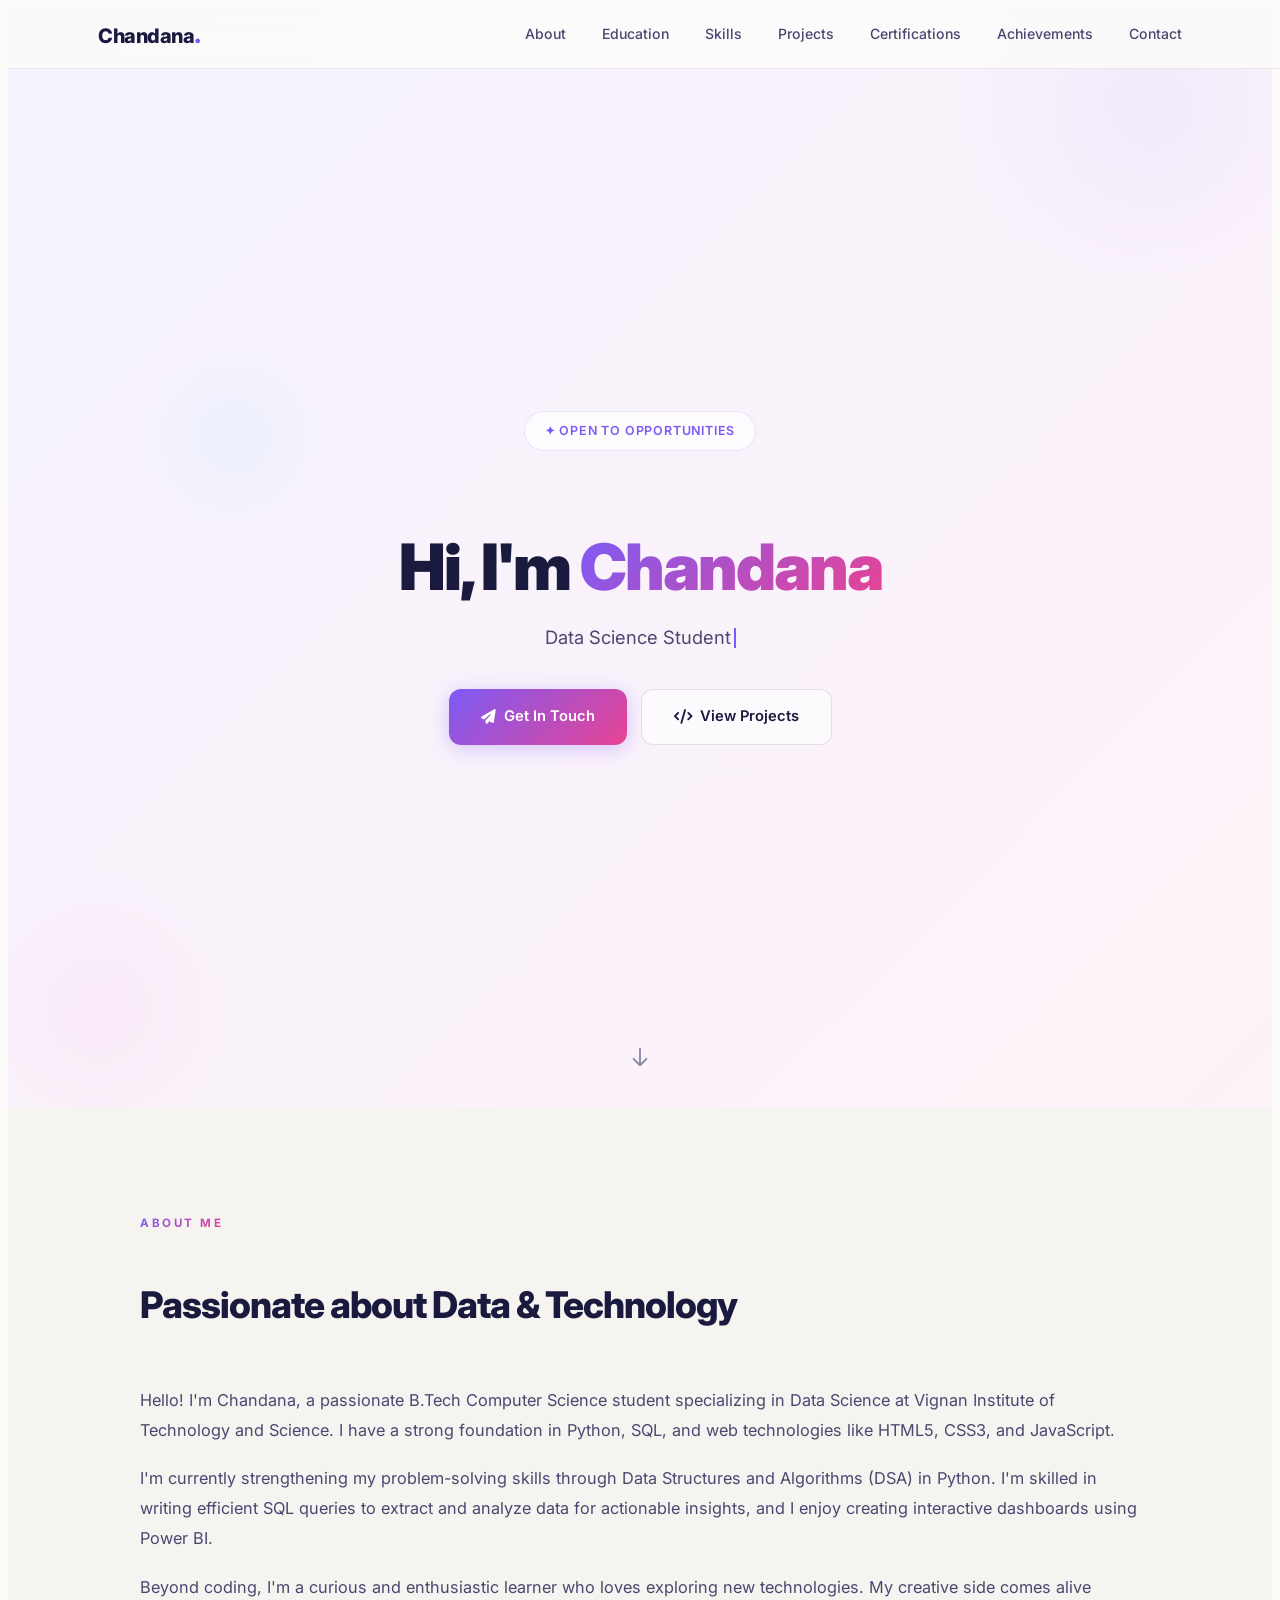
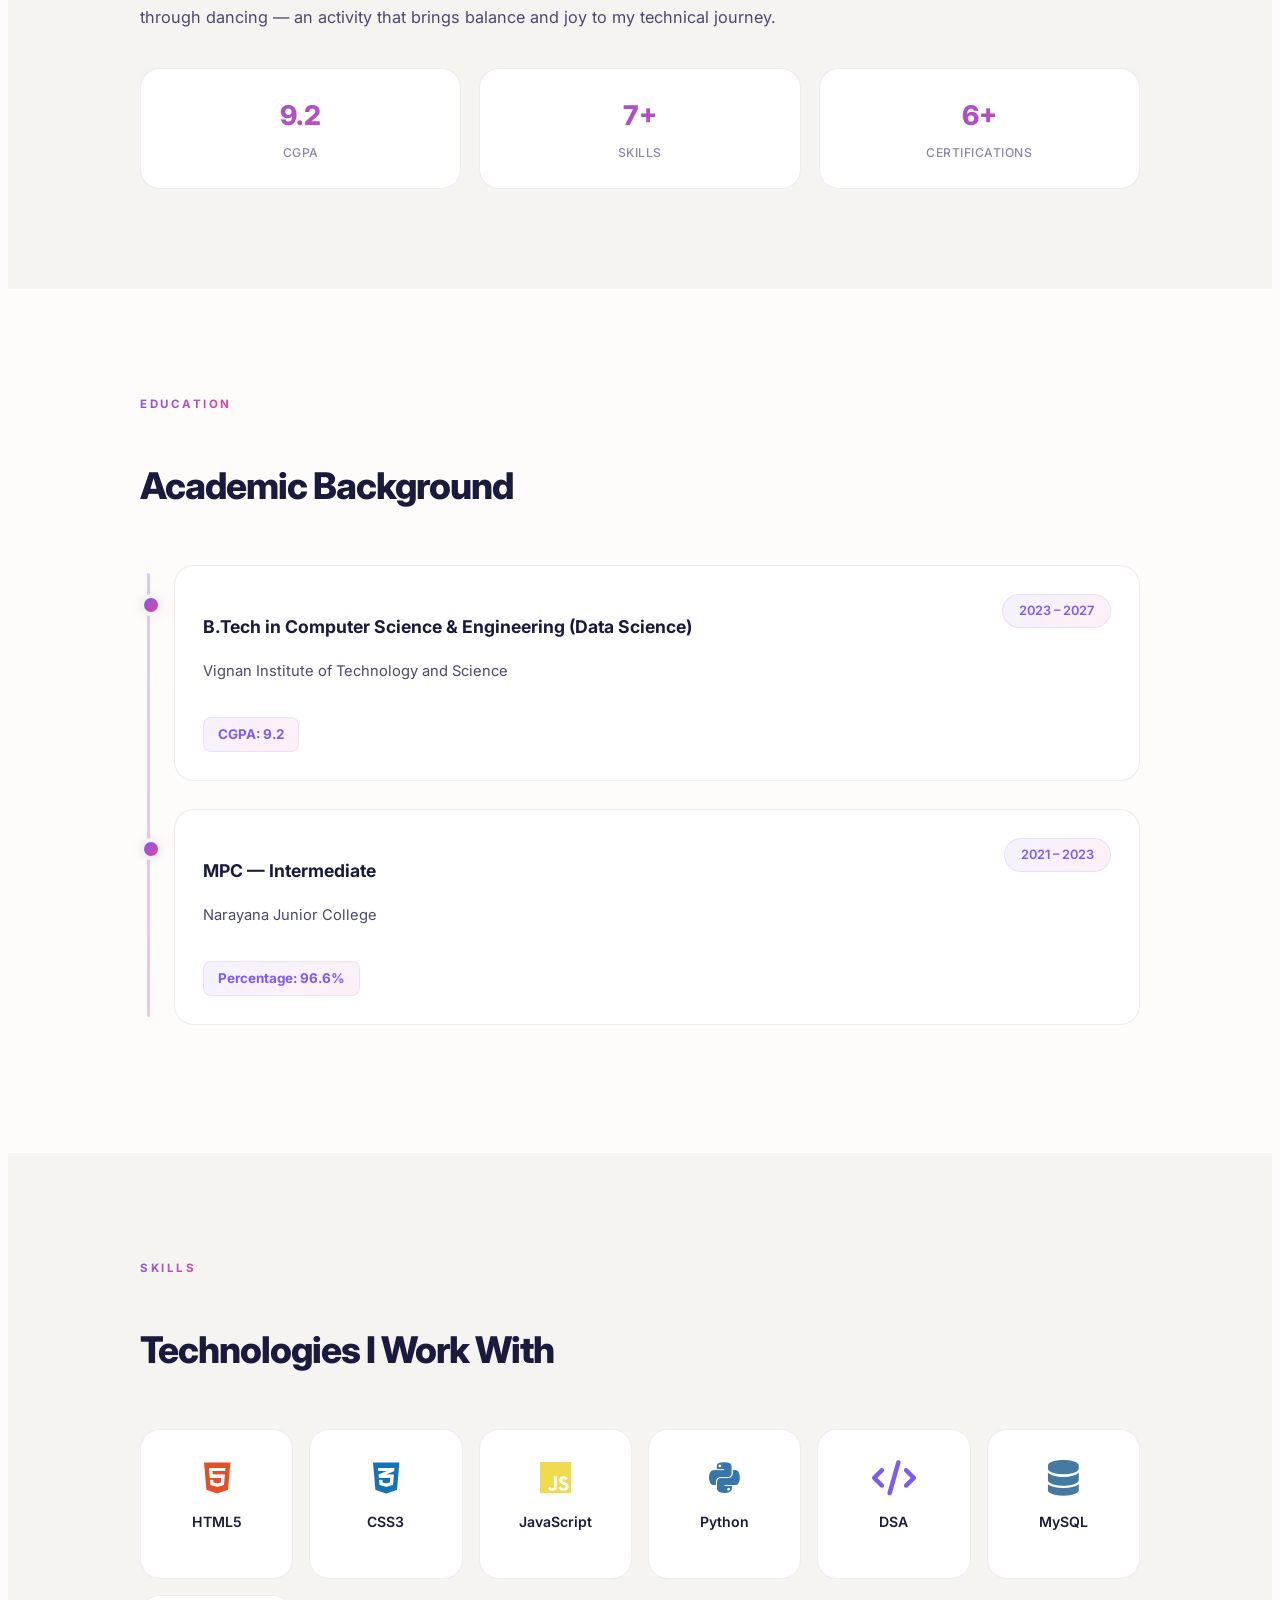
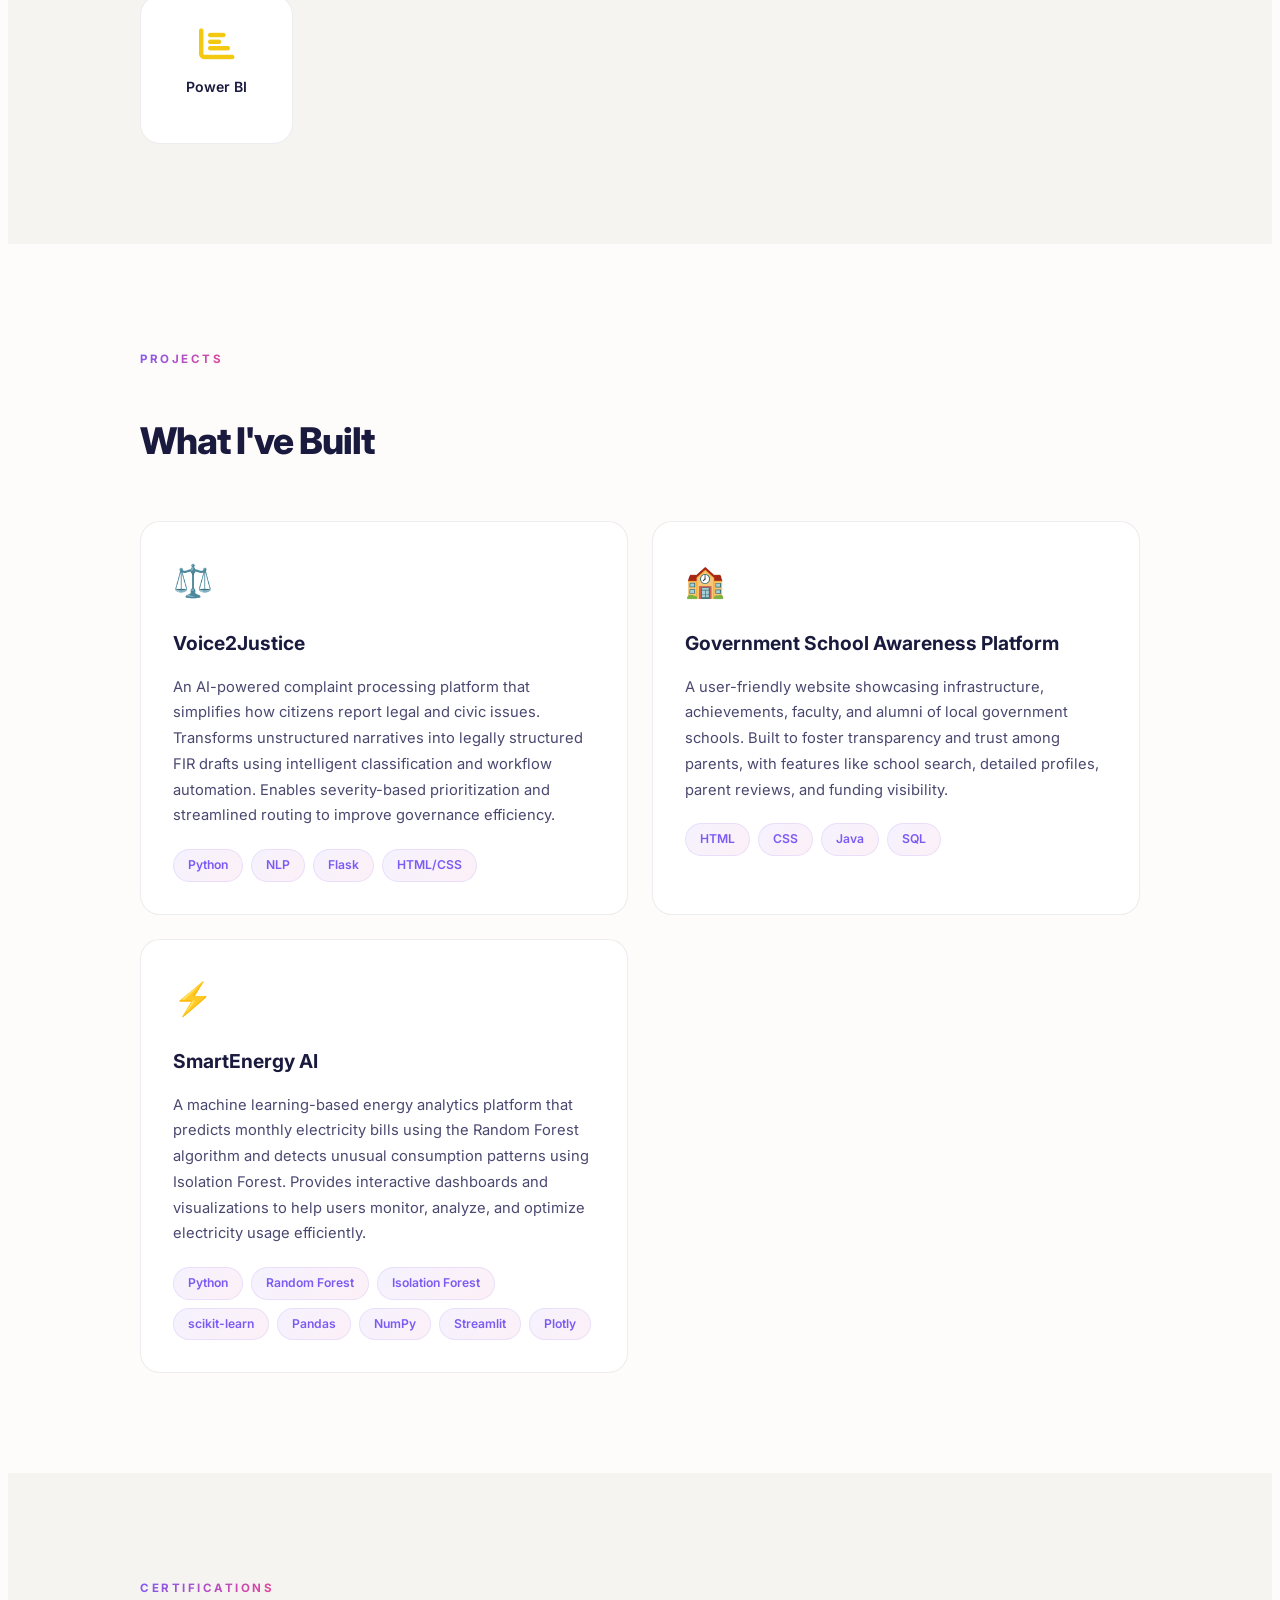
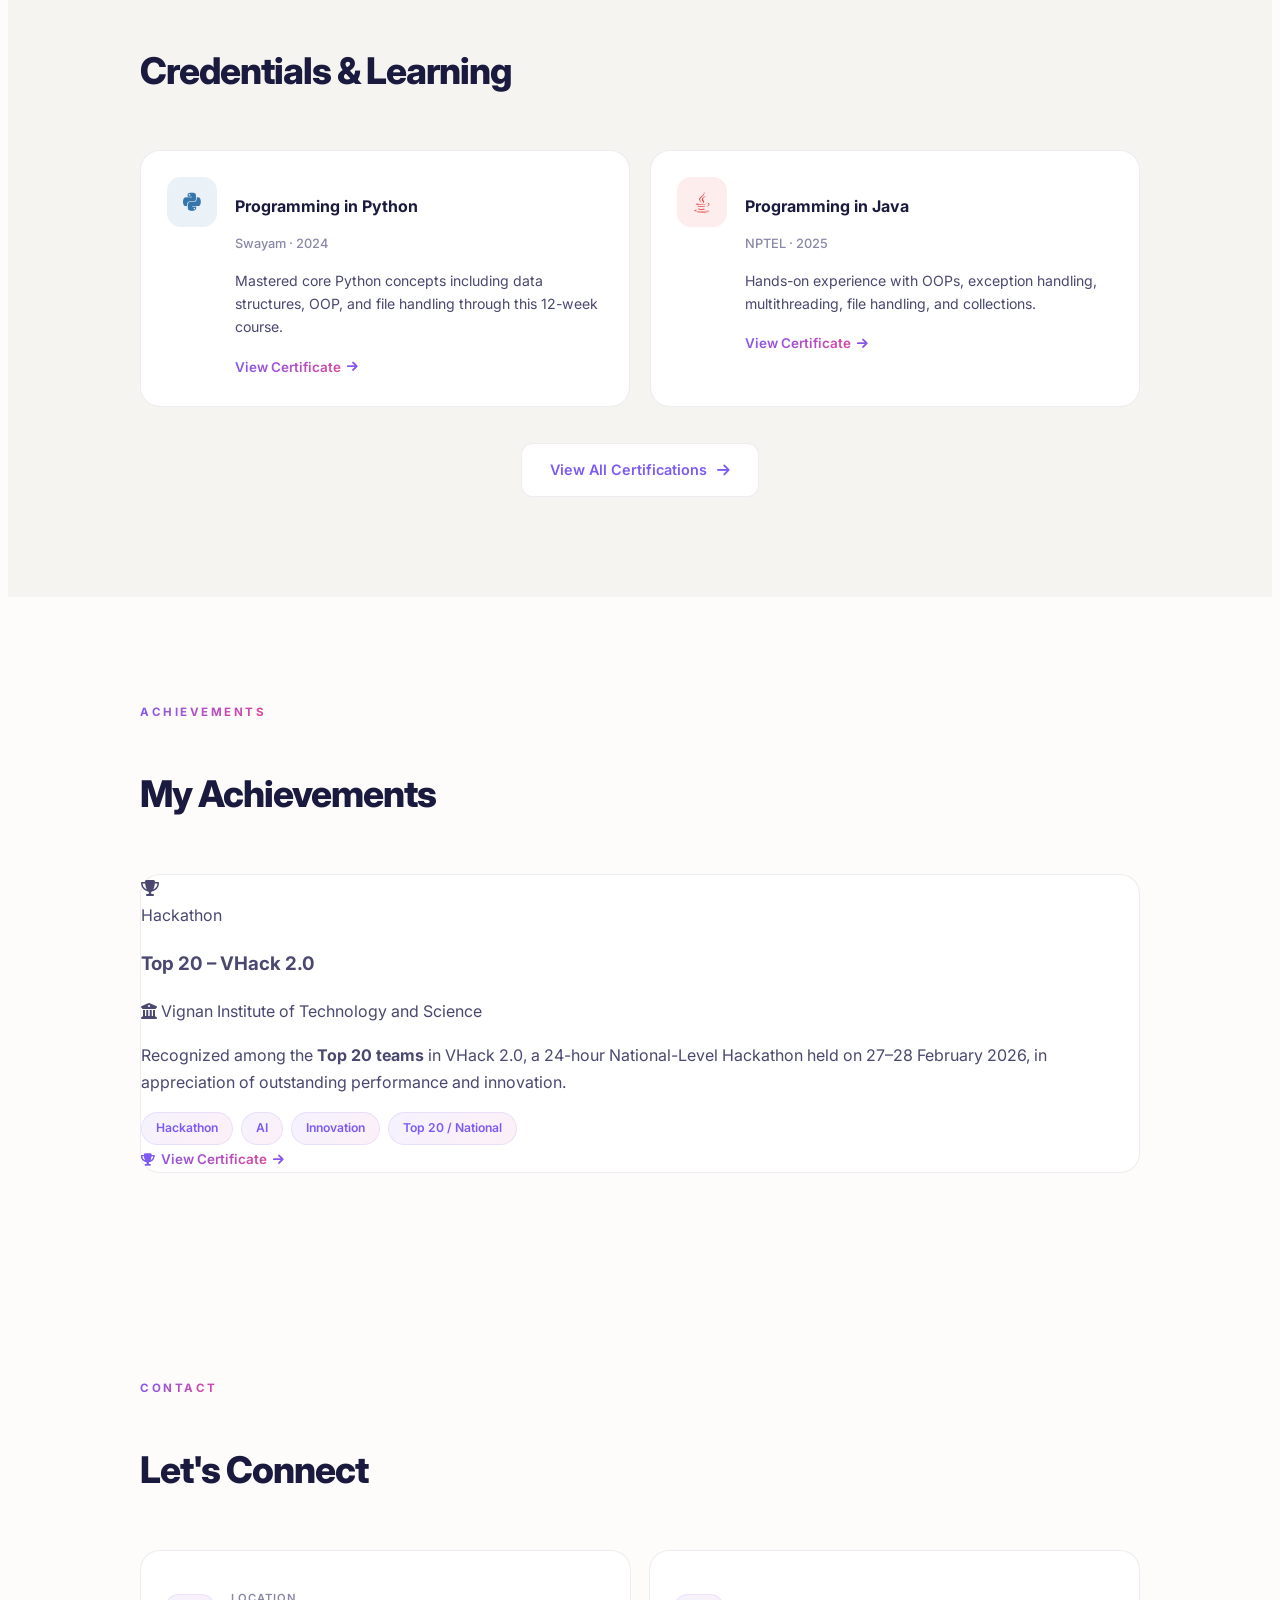
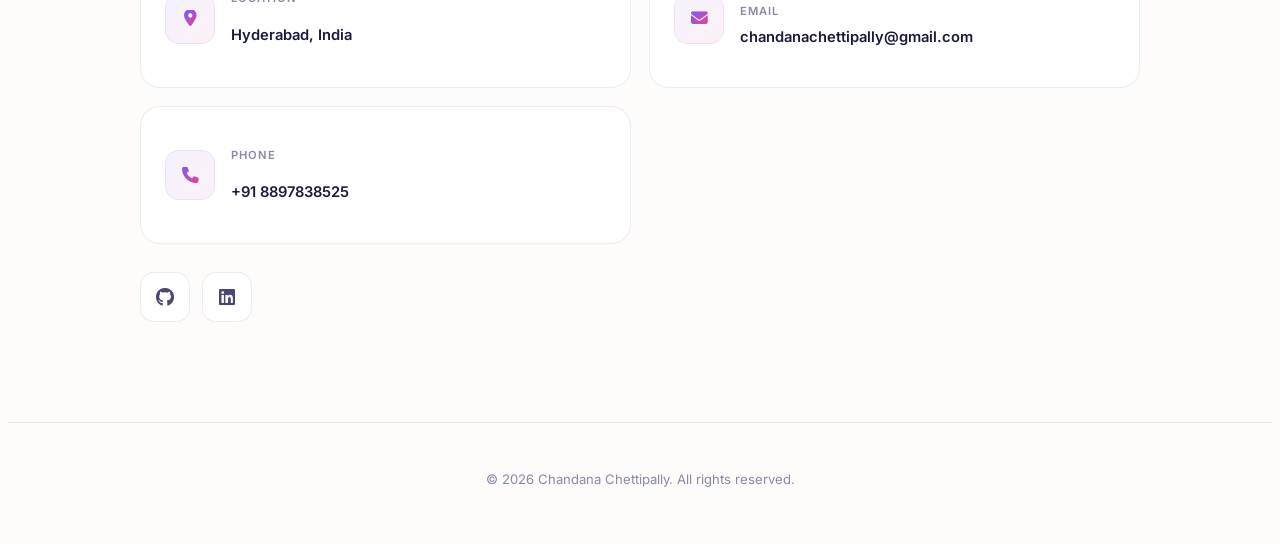
==== commit 69d3242e: "Fix merge conflict in index.html" ====
--- a/index.html
+++ b/index.html
@@ -1,421 +1,4 @@
-<<<<<<< HEAD
-<!DOCTYPE html>
-<html lang="en">
-    
-
-<head>
-    <meta charset="UTF-8">
-    <meta name="viewport" content="width=device-width, initial-scale=1.0">
-    <meta name="description"
-        content="Chandana Chettipally — B.Tech Data Science student skilled in Python, SQL, Power BI, and web development. View my projects, certifications, and more.">
-    <title>Chandana Chettipally | Portfolio</title>
-    <link rel="preconnect" href="https://fonts.googleapis.com">
-    <link rel="preconnect" href="https://fonts.gstatic.com" crossorigin>
-    <link href="https://fonts.googleapis.com/css2?family=Inter:wght@300;400;500;600;700;800;900&display=swap"
-        rel="stylesheet">
-    <link href="https://cdnjs.cloudflare.com/ajax/libs/font-awesome/6.4.0/css/all.min.css" rel="stylesheet">
-    <link rel="stylesheet" href="style.css">
-</head>
-
-<body>
-
-    <!-- Scroll Progress Bar -->
-    <div class="scroll-progress" id="scrollProgress"></div>
-
-    <!-- ═══════ NAVBAR ═══════ -->
-    <nav class="navbar">
-        <div class="nav-inner">
-            <a href="#" class="nav-logo">
-                <span class="logo-c">Chandana</span><span class="logo-dot">.</span>
-            </a>
-            <ul class="nav-links">
-                <li><a href="#about">About</a></li>
-                <li><a href="#education">Education</a></li>
-                <li><a href="#skills">Skills</a></li>
-                <li><a href="#projects">Projects</a></li>
-                <li><a href="#certifications">Certifications</a></li>
-                <li><a href="#contact">Contact</a></li>
-            </ul>
-            <button class="mobile-toggle" aria-label="Toggle menu"><i class="fas fa-bars"></i></button>
-        </div>
-        <div class="mobile-menu" id="mobileMenu">
-            <a href="#about">About</a>
-            <a href="#education">Education</a>
-            <a href="#skills">Skills</a>
-            <a href="#projects">Projects</a>
-            <a href="#certifications">Certifications</a>
-            <a href="#contact">Contact</a>
-        </div>
-    </nav>
-
-    <!-- ═══════ HERO ═══════ -->
-    <section class="hero" id="hero">
-        <!-- Floating shapes -->
-        <div class="hero-shape hero-shape-1"></div>
-        <div class="hero-shape hero-shape-2"></div>
-        <div class="hero-shape hero-shape-3"></div>
-
-        <div class="hero-content">
-            <div class="hero-badge">✦ Open to Opportunities</div>
-            <h1>Hi, I'm <span class="gradient-text">Chandana</span></h1>
-            <p class="hero-subtitle" id="typingText"></p>
-            <div class="hero-buttons">
-                <a href="#contact" class="btn-primary"><i class="fas fa-paper-plane"></i> Get In Touch</a>
-                <a href="#projects" class="btn-outline"><i class="fas fa-code"></i> View Projects</a>
-            </div>
-        </div>
-        <div class="scroll-down">
-            <svg fill="none" stroke="currentColor" viewBox="0 0 24 24">
-                <path stroke-linecap="round" stroke-linejoin="round" stroke-width="2" d="M19 14l-7 7m0 0l-7-7m7 7V3">
-                </path>
-            </svg>
-        </div>
-    </section>
-
-    <!-- ═══════ ABOUT ═══════ -->
-    <section id="about" class="section-gray">
-        <div class="section-inner reveal">
-            <span class="section-label">About Me</span>
-            <h2 class="section-title">Passionate about Data & Technology</h2>
-            <div class="about-text">
-                <p>Hello! I'm Chandana, a passionate B.Tech Computer Science student specializing in Data Science at
-                    Vignan Institute of Technology and Science. I have a strong foundation in Python, SQL, and web
-                    technologies like HTML5, CSS3, and JavaScript.</p>
-                <p>I'm currently strengthening my problem-solving skills through Data Structures and Algorithms (DSA) in
-                    Python. I'm skilled in writing efficient SQL queries to extract and analyze data for actionable
-                    insights, and I enjoy creating interactive dashboards using Power BI.</p>
-                <p>Beyond coding, I'm a curious and enthusiastic learner who loves exploring new technologies. My
-                    creative side comes alive through dancing — an activity that brings balance and joy to my technical
-                    journey.</p>
-            </div>
-            <div class="about-stats">
-                <div class="glass-card stat-card stagger-child">
-                    <div class="stat-number" data-count="9.2">0</div>
-                    <div class="stat-label">CGPA</div>
-                </div>
-                <div class="glass-card stat-card stagger-child">
-                    <div class="stat-number" data-count="7" data-suffix="+">0</div>
-                    <div class="stat-label">Skills</div>
-                </div>
-                <div class="glass-card stat-card stagger-child">
-                    <div class="stat-number" data-count="6" data-suffix="+">0</div>
-                    <div class="stat-label">Certifications</div>
-                </div>
-            </div>
-        </div>
-    </section>
-
-    <!-- ═══════ EDUCATION ═══════ -->
-    <section id="education" class="section-cream">
-        <div class="section-inner reveal">
-            <span class="section-label">Education</span>
-            <h2 class="section-title">Academic Background</h2>
-            <div class="timeline">
-                <div class="glass-card timeline-item">
-                    <div class="timeline-header">
-                        <div>
-                            <h3>B.Tech in Computer Science & Engineering (Data Science)</h3>
-                            <p class="institution">Vignan Institute of Technology and Science</p>
-                        </div>
-                        <span class="timeline-badge">2023 – 2027</span>
-                    </div>
-                    <span class="timeline-score">CGPA: 9.2</span>
-                </div>
-                <div class="glass-card timeline-item">
-                    <div class="timeline-header">
-                        <div>
-                            <h3>MPC — Intermediate</h3>
-                            <p class="institution">Narayana Junior College</p>
-                        </div>
-                        <span class="timeline-badge">2021 – 2023</span>
-                    </div>
-                    <span class="timeline-score">Percentage: 96.6%</span>
-                </div>
-            </div>
-        </div>
-    </section>
-
-    <!-- ═══════ SKILLS ═══════ -->
-    <section id="skills" class="section-gray">
-        <div class="section-inner reveal">
-            <span class="section-label">Skills</span>
-            <h2 class="section-title">Technologies I Work With</h2>
-            <div class="skills-grid">
-                <div class="glass-card skill-card stagger-child">
-                    <i class="fab fa-html5" style="color:#e34f26"></i>
-                    <h3>HTML5</h3>
-                </div>
-                <div class="glass-card skill-card stagger-child">
-                    <i class="fab fa-css3-alt" style="color:#1572b6"></i>
-                    <h3>CSS3</h3>
-                </div>
-                <div class="glass-card skill-card stagger-child">
-                    <i class="fab fa-js" style="color:#f0db4f"></i>
-                    <h3>JavaScript</h3>
-                </div>
-                <div class="glass-card skill-card stagger-child">
-                    <i class="fab fa-python" style="color:#3776ab"></i>
-                    <h3>Python</h3>
-                </div>
-                <div class="glass-card skill-card stagger-child">
-                    <i class="fas fa-code" style="color:#7c5bf5"></i>
-                    <h3>DSA</h3>
-                </div>
-                <div class="glass-card skill-card stagger-child">
-                    <i class="fas fa-database" style="color:#4479a1"></i>
-                    <h3>MySQL</h3>
-                </div>
-                <div class="glass-card skill-card stagger-child">
-                    <i class="fas fa-chart-bar" style="color:#f2c811"></i>
-                    <h3>Power BI</h3>
-                </div>
-            </div>
-        </div>
-    </section>
-
-    <!-- ═══════ PROJECTS ═══════ -->
-    <section id="projects" class="section-cream">
-        <div class="section-inner reveal">
-            <span class="section-label">Projects</span>
-            <h2 class="section-title">What I've Built</h2>
-            <div class="projects-grid">
-                <div class="glass-card project-card">
-                    <span class="project-emoji">⚖️</span>
-                    <h3>Voice2Justice</h3>
-                    <p>An AI-powered complaint processing platform that simplifies how citizens report legal and civic
-                        issues. Transforms unstructured narratives into legally structured FIR drafts using intelligent
-                        classification and workflow automation. Enables severity-based prioritization and streamlined
-                        routing to improve governance efficiency.</p>
-                    <div class="tech-tags">
-                        <span class="tech-tag">Python</span>
-                        <span class="tech-tag">NLP</span>
-                        <span class="tech-tag">Flask</span>
-                        <span class="tech-tag">HTML/CSS</span>
-                    </div>
-                </div>
-                <div class="glass-card project-card">
-                    <span class="project-emoji">🏫</span>
-                    <h3>Government School Awareness Platform</h3>
-                    <p>A user-friendly website showcasing infrastructure, achievements, faculty, and alumni of local
-                        government schools. Built to foster transparency and trust among parents, with features like
-                        school search, detailed profiles, parent reviews, and funding visibility.</p>
-                    <div class="tech-tags">
-                        <span class="tech-tag">HTML</span>
-                        <span class="tech-tag">CSS</span>
-                        <span class="tech-tag">Java</span>
-                        <span class="tech-tag">SQL</span>
-                    </div>
-                </div>
-            </div>
-        </div>
-    </section>
-
-    <!-- ═══════ CERTIFICATIONS ═══════ -->
-    <section id="certifications" class="section-gray">
-        <div class="section-inner reveal">
-            <span class="section-label">Certifications</span>
-            <h2 class="section-title">Credentials & Learning</h2>
-            <div class="certs-grid">
-                <div class="glass-card cert-card">
-                    <div class="cert-icon" style="background:rgba(55,118,171,0.1); color:#3776ab;">
-                        <i class="fab fa-python"></i>
-                    </div>
-                    <div>
-                        <h3>Programming in Python</h3>
-                        <p class="cert-org">Swayam · 2024</p>
-                        <p class="cert-desc">Mastered core Python concepts including data structures, OOP, and file
-                            handling through this 12-week course.</p>
-                        <a href="assets/Swayam_Python.pdf" target="_blank" rel="noopener noreferrer" class="cert-link"
-                            aria-label="Python certificate">View Certificate <i class="fas fa-arrow-right"></i></a>
-                    </div>
-                </div>
-                <div class="glass-card cert-card">
-                    <div class="cert-icon" style="background:rgba(234,76,76,0.1); color:#ea4c4c;">
-                        <i class="fab fa-java"></i>
-                    </div>
-                    <div>
-                        <h3>Programming in Java</h3>
-                        <p class="cert-org">NPTEL · 2025</p>
-                        <p class="cert-desc">Hands-on experience with OOPs, exception handling, multithreading, file
-                            handling, and collections.</p>
-                        <a href="assets/NPTEL_Java.pdf" target="_blank" rel="noopener noreferrer" class="cert-link"
-                            aria-label="Java certificate">View Certificate <i class="fas fa-arrow-right"></i></a>
-                    </div>
-                </div>
-            </div>
-            <div style="text-align:center">
-                <a href="certificates.html" class="view-all-btn">View All Certifications <i
-                        class="fas fa-arrow-right"></i></a>
-            </div>
-        </div>
-    </section>
-
-    <!-- ═══════ CONTACT ═══════ -->
-    <section id="contact" class="section-cream">
-        <div class="section-inner reveal">
-            <span class="section-label">Contact</span>
-            <h2 class="section-title">Let's Connect</h2>
-            <div class="contact-grid">
-                <div class="glass-card contact-card stagger-child">
-                    <div class="contact-icon"><i class="fas fa-map-marker-alt"></i></div>
-                    <div>
-                        <h4>Location</h4>
-                        <p>Hyderabad, India</p>
-                    </div>
-                </div>
-                <div class="glass-card contact-card stagger-child">
-                    <div class="contact-icon"><i class="fas fa-envelope"></i></div>
-                    <div>
-                        <h4>Email</h4>
-                        <a href="mailto:chandanachettipally@gmail.com">chandanachettipally@gmail.com</a>
-                    </div>
-                </div>
-                <div class="glass-card contact-card stagger-child">
-                    <div class="contact-icon"><i class="fas fa-phone"></i></div>
-                    <div>
-                        <h4>Phone</h4>
-                        <p>+91 8897838525</p>
-                    </div>
-                </div>
-            </div>
-            <div class="social-links">
-                <a href="https://github.com/ch-chandana" target="_blank" rel="noopener noreferrer" class="social-link"
-                    aria-label="GitHub"><i class="fab fa-github"></i></a>
-                <a href="https://www.linkedin.com/in/chettipally-chandana-415032353/" target="_blank"
-                    rel="noopener noreferrer" class="social-link" aria-label="LinkedIn"><i
-                        class="fab fa-linkedin"></i></a>
-            </div>
-        </div>
-    </section>
-
-    <!-- ═══════ FOOTER ═══════ -->
-    <footer>
-        <p>&copy;
-            <script>document.write(new Date().getFullYear())</script> Chandana Chettipally. All rights reserved.
-        </p>
-    </footer>
-
-    <!-- ═══════ SCRIPTS ═══════ -->
-    <script>
-        // ─── Mobile Menu ───
-        document.querySelector('.mobile-toggle').addEventListener('click', () => {
-            document.getElementById('mobileMenu').classList.toggle('active');
-        });
-        document.querySelectorAll('.mobile-menu a').forEach(link => {
-            link.addEventListener('click', () => document.getElementById('mobileMenu').classList.remove('active'));
-        });
-
-        // ─── Scroll Reveal (sections + stagger children) ───
-        const observer = new IntersectionObserver((entries) => {
-            entries.forEach(entry => {
-                if (entry.isIntersecting) entry.target.classList.add('visible');
-            });
-        }, { threshold: 0.1 });
-        document.querySelectorAll('.reveal').forEach(el => observer.observe(el));
-
-        // ─── Scroll Progress Bar ───
-        window.addEventListener('scroll', () => {
-            const scrollTop = window.scrollY;
-            const docHeight = document.documentElement.scrollHeight - window.innerHeight;
-            const progress = (scrollTop / docHeight) * 100;
-            document.getElementById('scrollProgress').style.width = progress + '%';
-
-            // Navbar compact state
-            document.querySelector('.navbar').classList.toggle('scrolled', scrollTop > 50);
-        });
-
-        // ─── Active Nav Link on Scroll ───
-        const sections = document.querySelectorAll('section[id]');
-        const navLinks = document.querySelectorAll('.nav-links a');
-        window.addEventListener('scroll', () => {
-            let current = '';
-            sections.forEach(section => {
-                const top = section.offsetTop - 100;
-                if (window.scrollY >= top) current = section.getAttribute('id');
-            });
-            navLinks.forEach(link => {
-                link.classList.remove('active');
-                if (link.getAttribute('href') === '#' + current) link.classList.add('active');
-            });
-        });
-
-        // ─── Typing Effect ───
-        const phrases = [
-            'Data Science Student',
-            'Python & DSA Enthusiast',
-            'Building solutions through code & data'
-        ];
-        const typingEl = document.getElementById('typingText');
-        let phraseIndex = 0, charIndex = 0, isDeleting = false;
-
-        // Put a text node + cursor INSIDE the <p> so cursor stays inline
-        const textNode = document.createTextNode('');
-        const cursor = document.createElement('span');
-        cursor.className = 'typing-cursor';
-        typingEl.appendChild(textNode);
-        typingEl.appendChild(cursor);
-
-        function typeEffect() {
-            const current = phrases[phraseIndex];
-            textNode.textContent = isDeleting
-                ? current.substring(0, charIndex--)
-                : current.substring(0, charIndex++);
-
-            let speed = isDeleting ? 30 : 60;
-
-            if (!isDeleting && charIndex > current.length) {
-                speed = 2000; // pause at end
-                isDeleting = true;
-            } else if (isDeleting && charIndex < 0) {
-                isDeleting = false;
-                phraseIndex = (phraseIndex + 1) % phrases.length;
-                speed = 400; // pause before next phrase
-            }
-            setTimeout(typeEffect, speed);
-        }
-        // Start typing after hero entrance animation
-        setTimeout(typeEffect, 1200);
-
-        // ─── Animated Counters ───
-        const counterObserver = new IntersectionObserver((entries) => {
-            entries.forEach(entry => {
-                if (entry.isIntersecting) {
-                    const el = entry.target;
-                    const target = parseFloat(el.dataset.count);
-                    const suffix = el.dataset.suffix || '';
-                    const isDecimal = target % 1 !== 0;
-                    const duration = 1500;
-                    const start = performance.now();
-
-                    function animate(now) {
-                        const elapsed = now - start;
-                        const progress = Math.min(elapsed / duration, 1);
-                        // Ease out cubic
-                        const eased = 1 - Math.pow(1 - progress, 3);
-                        const value = eased * target;
-                        el.textContent = (isDecimal ? value.toFixed(1) : Math.floor(value)) + suffix;
-                        if (progress < 1) requestAnimationFrame(animate);
-                    }
-                    requestAnimationFrame(animate);
-                    counterObserver.unobserve(el);
-                }
-            });
-        }, { threshold: 0.5 });
-        document.querySelectorAll('[data-count]').forEach(el => counterObserver.observe(el));
-
-        // ─── Smooth Transition to Certificates ───
-        document.querySelectorAll('a[href$="certificates.html"]').forEach(link => {
-            link.addEventListener('click', function (e) {
-                e.preventDefault();
-                document.body.style.opacity = '0';
-                document.body.style.transition = 'opacity 0.3s ease';
-                setTimeout(() => { window.location.href = this.href; }, 300);
-            });
-        });
-    </script>
-</body>
-
-=======
+
 <!DOCTYPE html>
 <html lang="en">
 
@@ -884,5 +467,4 @@
     </script>
 </body>
 
->>>>>>> master
 </html>
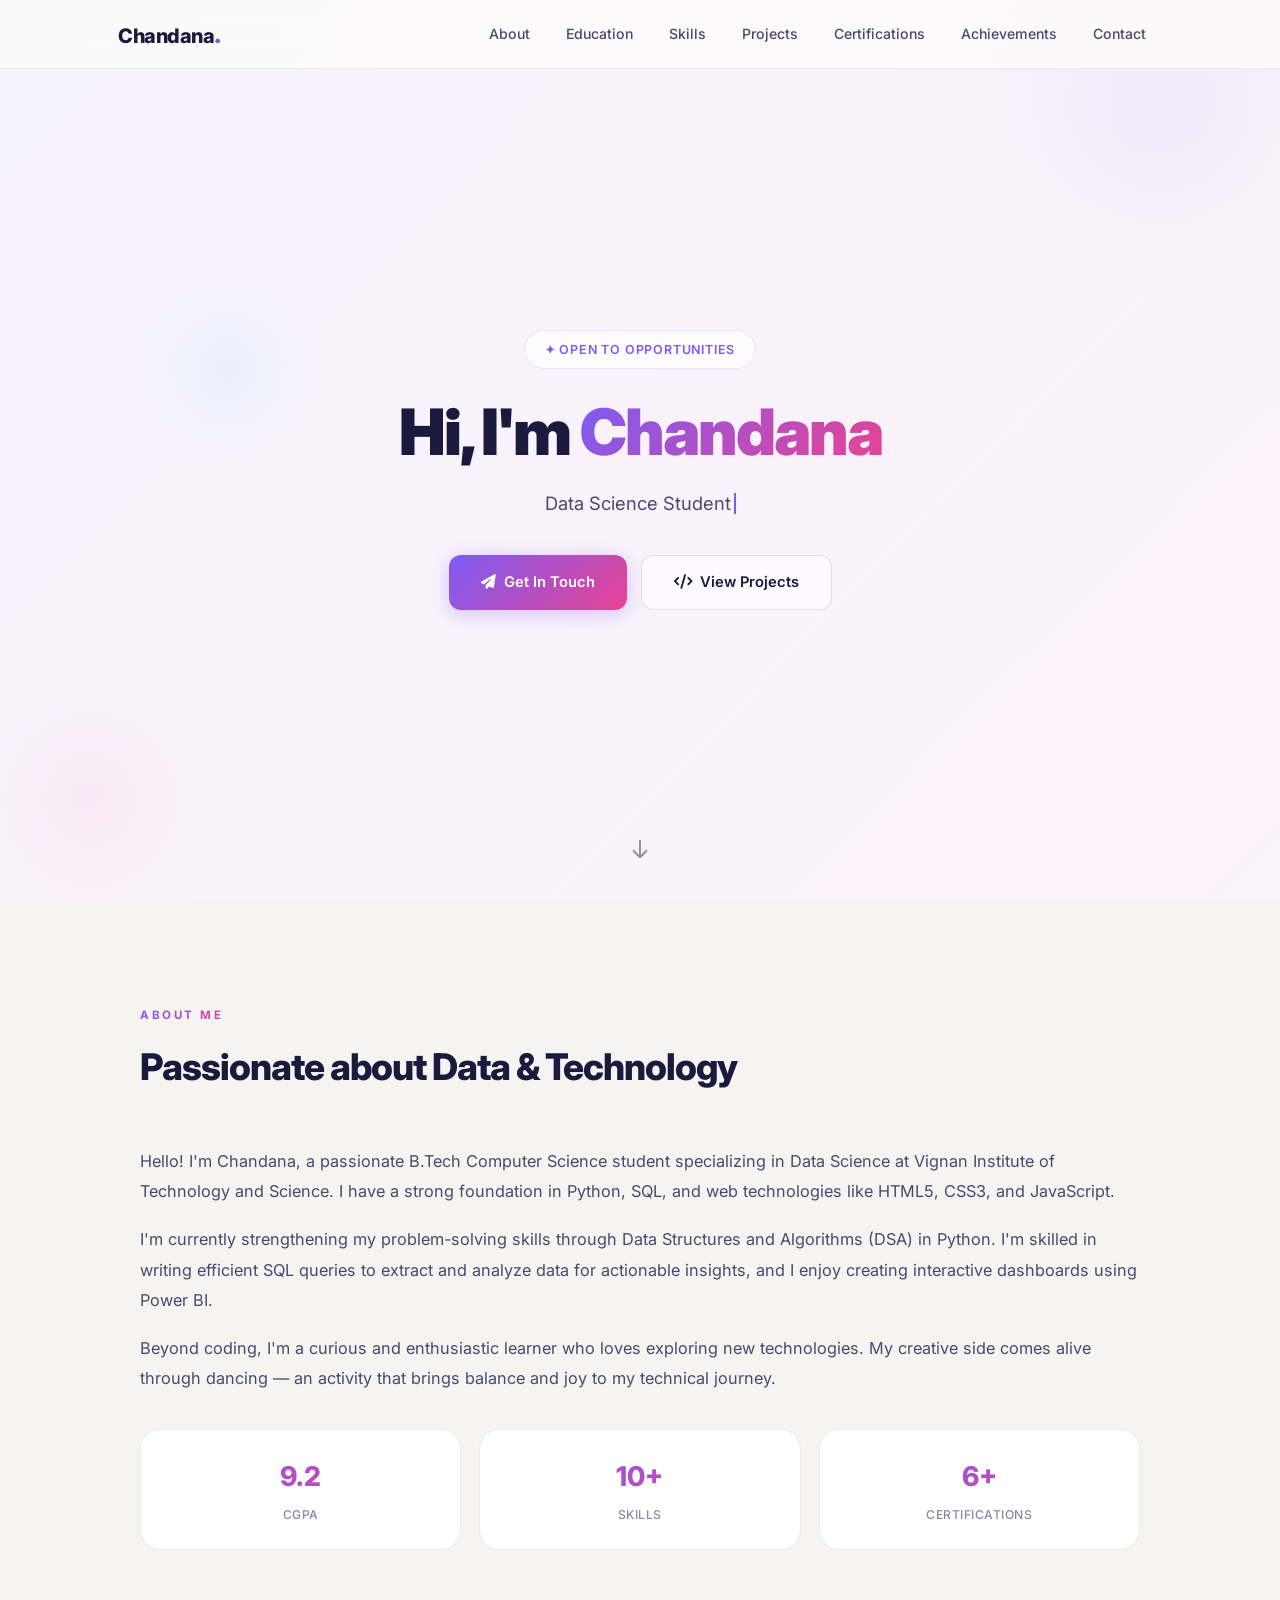
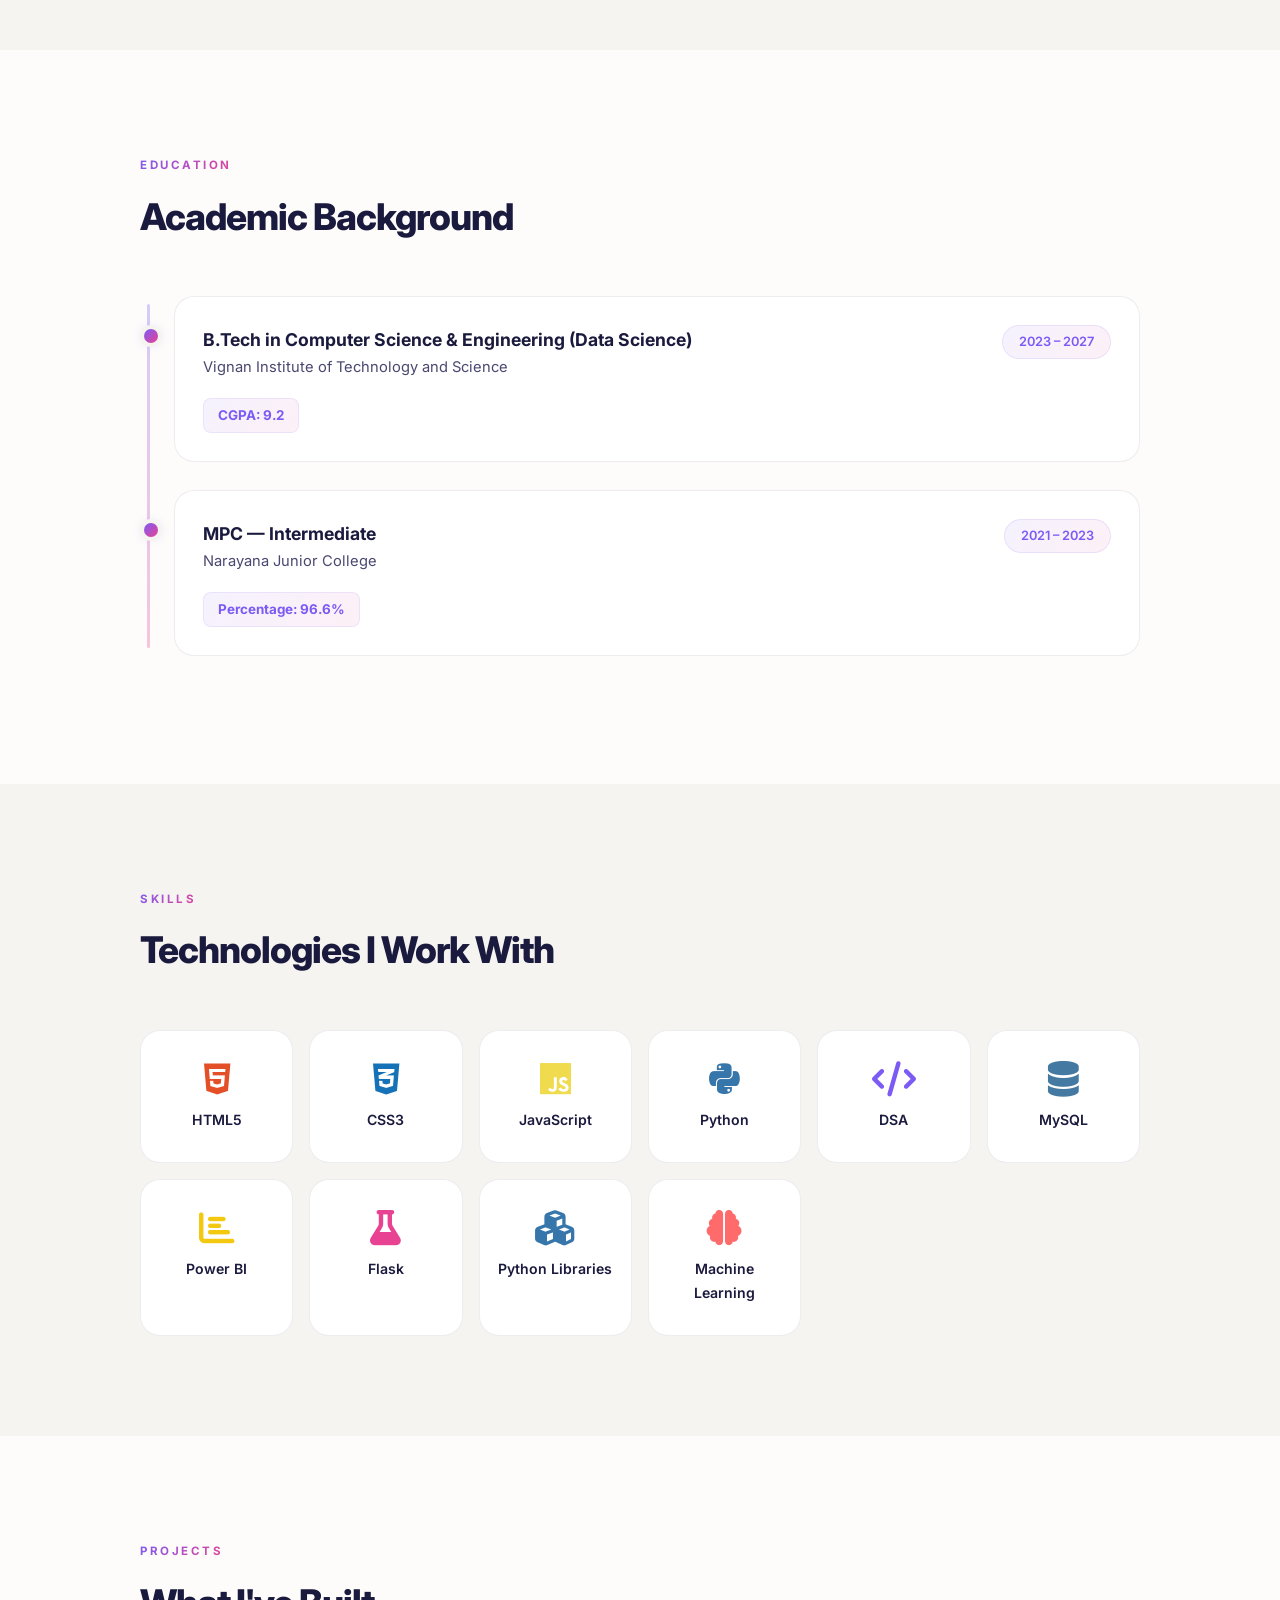
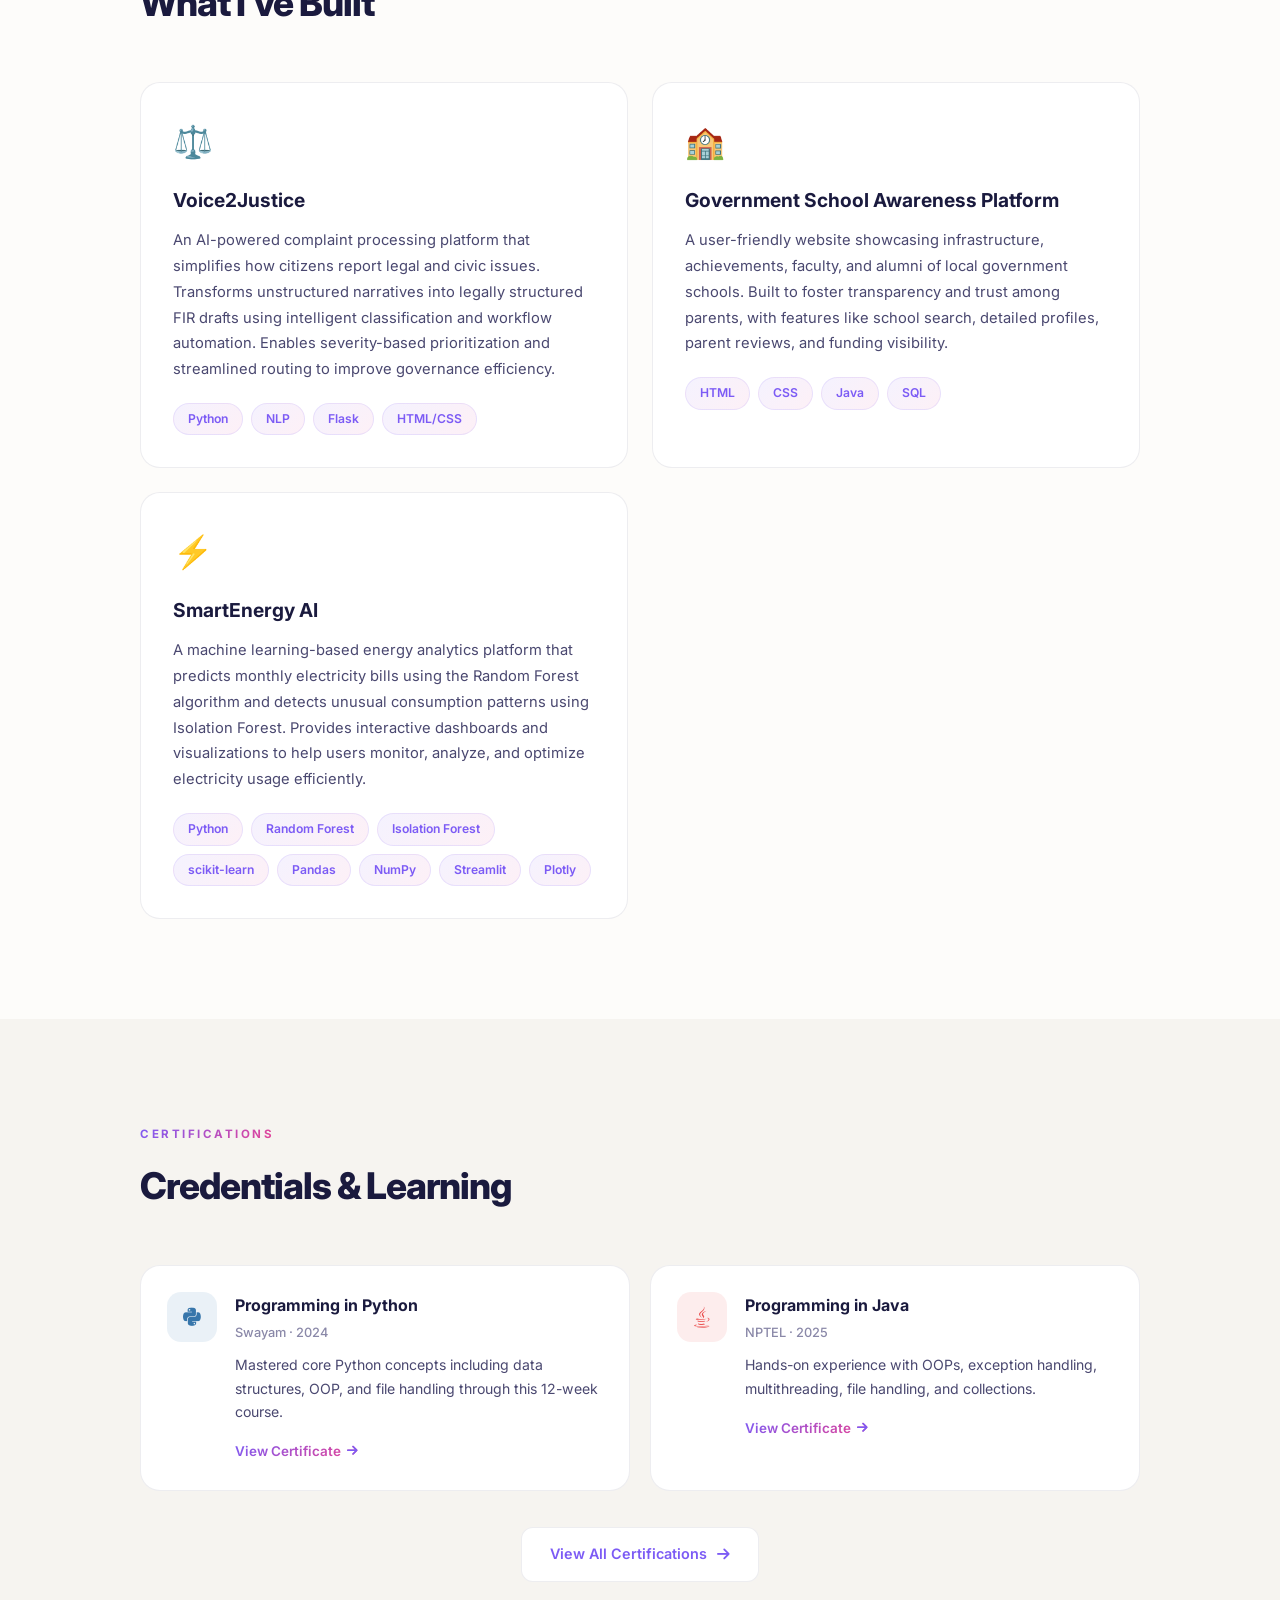
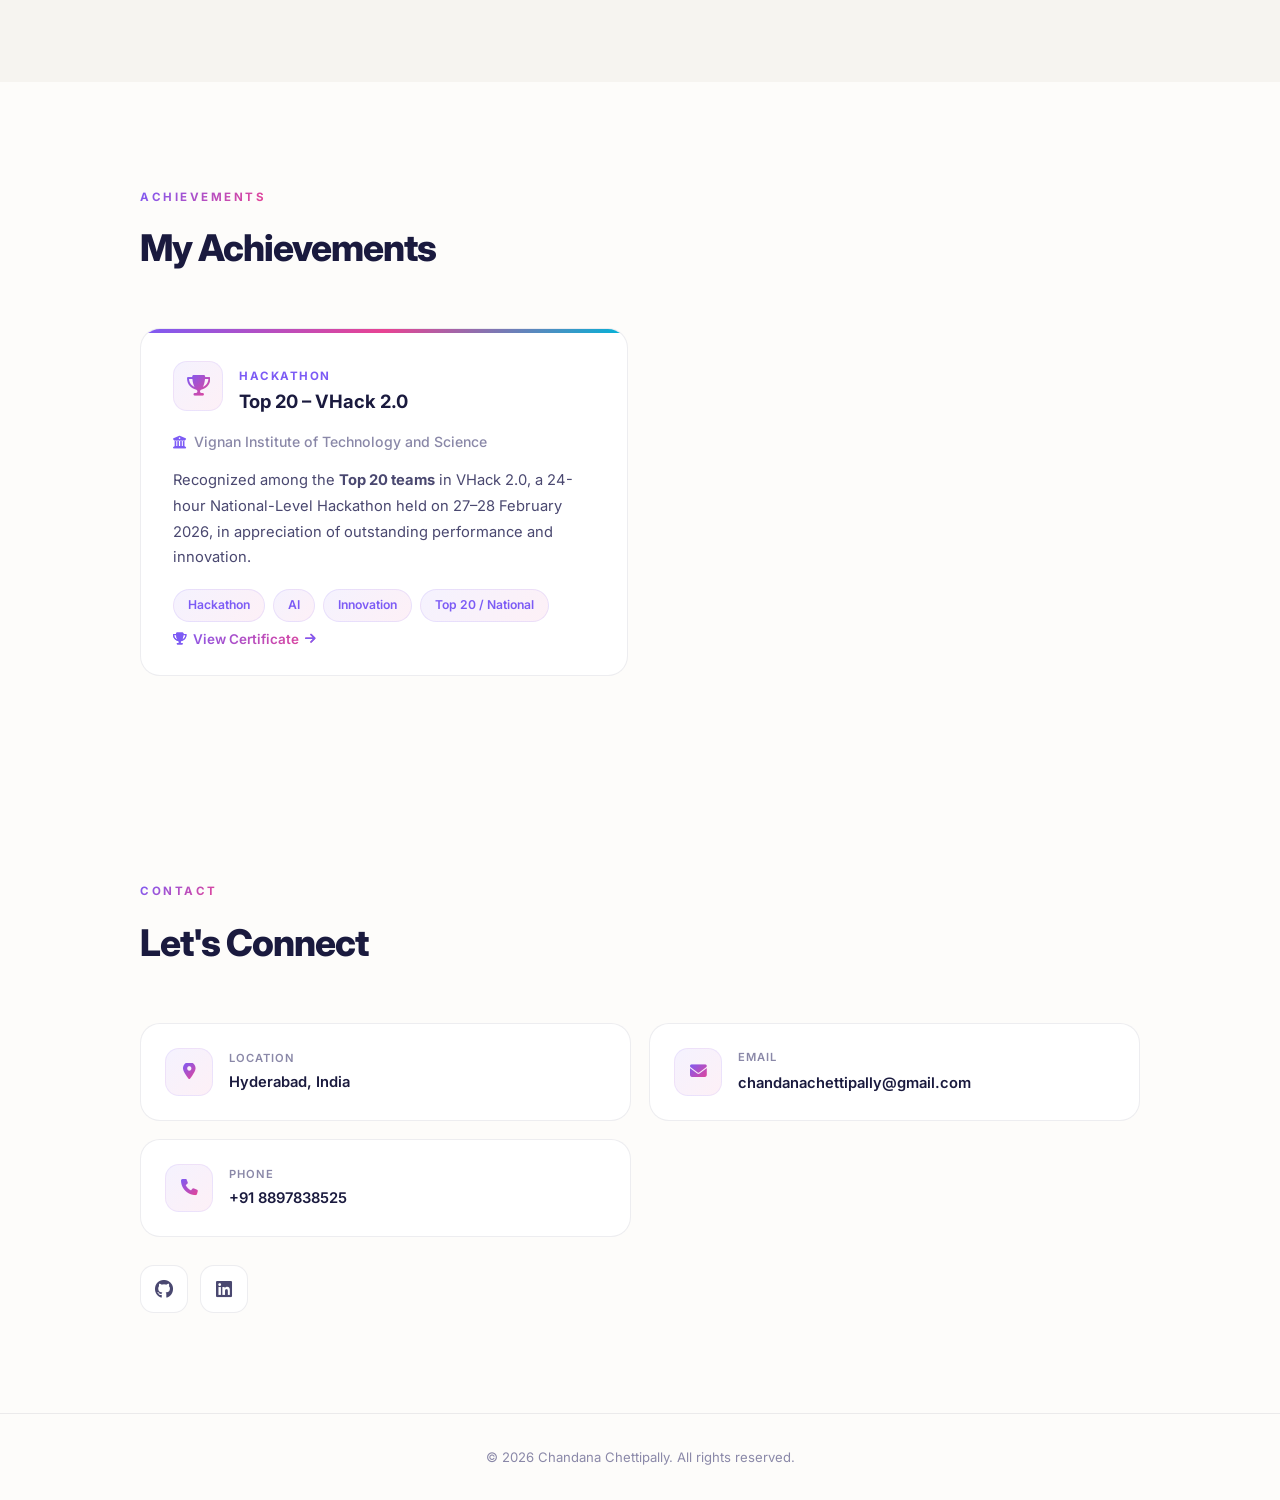
==== commit 38a62e6e: "Add Java, Flask, Python Libraries, and Machine Learning skills" ====
--- a/index.html
+++ b/index.html
@@ -1,4 +1,3 @@
-
 <!DOCTYPE html>
 <html lang="en">
 
@@ -95,7 +94,7 @@
                     <div class="stat-label">CGPA</div>
                 </div>
                 <div class="glass-card stat-card stagger-child">
-                    <div class="stat-number" data-count="7" data-suffix="+">0</div>
+                    <div class="stat-number" data-count="10" data-suffix="+">0</div>
                     <div class="stat-label">Skills</div>
                 </div>
                 <div class="glass-card stat-card stagger-child">
@@ -169,6 +168,18 @@
                 <div class="glass-card skill-card stagger-child">
                     <i class="fas fa-chart-bar" style="color:#f2c811"></i>
                     <h3>Power BI</h3>
+                </div>
+                <div class="glass-card skill-card stagger-child">
+                    <i class="fas fa-flask" style="color:#e84393"></i>
+                    <h3>Flask</h3>
+                </div>
+                <div class="glass-card skill-card stagger-child">
+                    <i class="fas fa-cubes" style="color:#3776ab"></i>
+                    <h3>Python Libraries</h3>
+                </div>
+                <div class="glass-card skill-card stagger-child">
+                    <i class="fas fa-brain" style="color:#ff6b6b"></i>
+                    <h3>Machine Learning</h3>
                 </div>
             </div>
         </div>
@@ -287,15 +298,20 @@
                                 <h3>Top 20 – VHack 2.0</h3>
                             </div>
                         </div>
-                        <p class="achievement-institution"><i class="fas fa-university"></i> Vignan Institute of Technology and Science</p>
-                        <p class="achievement-desc">Recognized among the <strong>Top 20 teams</strong> in VHack 2.0, a 24-hour National-Level Hackathon held on 27–28 February 2026, in appreciation of outstanding performance and innovation.</p>
+                        <p class="achievement-institution"><i class="fas fa-university"></i> Vignan Institute of
+                            Technology and Science</p>
+                        <p class="achievement-desc">Recognized among the <strong>Top 20 teams</strong> in VHack 2.0, a
+                            24-hour National-Level Hackathon held on 27–28 February 2026, in appreciation of outstanding
+                            performance and innovation.</p>
                         <div class="tech-tags">
                             <span class="tech-tag">Hackathon</span>
                             <span class="tech-tag">AI</span>
                             <span class="tech-tag">Innovation</span>
                             <span class="tech-tag">Top 20 / National</span>
                         </div>
-                        <a href="assets/VHACK_Top20_Certificate_Ch.Chandana.pdf" target="_blank" rel="noopener noreferrer" class="cert-link achievement-link"><i class="fas fa-trophy"></i> View Certificate <i class="fas fa-arrow-right"></i></a>
+                        <a href="assets/VHACK_Top20_Certificate_Ch.Chandana.pdf" target="_blank"
+                            rel="noopener noreferrer" class="cert-link achievement-link"><i class="fas fa-trophy"></i>
+                            View Certificate <i class="fas fa-arrow-right"></i></a>
                     </div>
                 </div>
             </div>
--- a/style.css
+++ b/style.css
@@ -1,1205 +1,3 @@
-<<<<<<< HEAD
-/* ══════════════════════════════════════════════════
-   Chandana's Portfolio — Premium Light Theme
-   Warm cream + Navy + Rose-Violet gradients
-   ══════════════════════════════════════════════════ */
-
-*,
-*::before,
-*::after {
-    margin: 0;
-    padding: 0;
-    box-sizing: border-box;
-}
-
-:root {
-    --bg-warm: #fdfcfa;
-    --bg-soft: #f6f4f0;
-    --bg-card: #ffffff;
-    --navy: #1a1a3e;
-    --navy-light: #2d2b55;
-    --heading: #1a1a3e;
-    --text: #4a4870;
-    --text-light: #8a88a8;
-    --accent-1: #7c5bf5;
-    --accent-2: #e84393;
-    --accent-3: #00b4d8;
-    --gradient: linear-gradient(135deg, #7c5bf5, #e84393);
-    --gradient-soft: linear-gradient(135deg, rgba(124, 91, 245, 0.08), rgba(232, 67, 147, 0.08));
-    --gradient-border: linear-gradient(135deg, #7c5bf5, #e84393, #00b4d8);
-    --border: rgba(26, 26, 62, 0.08);
-    --shadow-sm: 0 2px 8px rgba(26, 26, 62, 0.05);
-    --shadow: 0 8px 32px rgba(26, 26, 62, 0.08);
-    --shadow-lg: 0 20px 60px rgba(26, 26, 62, 0.12);
-    --shadow-glow: 0 8px 32px rgba(124, 91, 245, 0.15);
-    --radius: 20px;
-    --radius-sm: 12px;
-}
-
-html {
-    scroll-behavior: smooth;
-}
-
-body {
-    font-family: 'Inter', -apple-system, sans-serif;
-    background: var(--bg-warm);
-    color: var(--text);
-    line-height: 1.7;
-    overflow-x: hidden;
-    -webkit-font-smoothing: antialiased;
-}
-
-/* ═══ GRADIENT TEXT UTILITY ═══ */
-.gradient-text {
-    background: var(--gradient);
-    -webkit-background-clip: text;
-    -webkit-text-fill-color: transparent;
-    background-clip: text;
-}
-
-/* ═══════════════════════════════
-   NAVBAR
-   ═══════════════════════════════ */
-.navbar {
-    position: fixed;
-    top: 0;
-    width: 100%;
-    z-index: 100;
-    background: rgba(253, 252, 250, 0.8);
-    backdrop-filter: blur(24px);
-    -webkit-backdrop-filter: blur(24px);
-    border-bottom: 1px solid var(--border);
-    transition: all 0.3s;
-}
-
-.nav-inner {
-    max-width: 1100px;
-    margin: 0 auto;
-    display: flex;
-    justify-content: space-between;
-    align-items: center;
-    padding: 0 28px;
-    height: 68px;
-}
-
-.nav-logo {
-    font-weight: 800;
-    font-size: 1.25rem;
-    text-decoration: none;
-    letter-spacing: -0.5px;
-}
-
-.nav-logo .logo-c {
-    color: var(--heading);
-}
-
-.nav-logo .logo-dot {
-    color: var(--accent-1);
-    font-size: 1.6rem;
-}
-
-.nav-links {
-    display: flex;
-    gap: 4px;
-    list-style: none;
-}
-
-.nav-links a {
-    color: var(--text);
-    text-decoration: none;
-    font-size: 0.88rem;
-    font-weight: 500;
-    padding: 8px 16px;
-    border-radius: 10px;
-    transition: all 0.25s;
-    position: relative;
-}
-
-.nav-links a:hover {
-    color: var(--accent-1);
-    background: rgba(124, 91, 245, 0.06);
-}
-
-.mobile-toggle {
-    display: none;
-    background: none;
-    border: 1.5px solid var(--border);
-    color: var(--heading);
-    font-size: 1.1rem;
-    cursor: pointer;
-    padding: 8px 10px;
-    border-radius: 10px;
-}
-
-.mobile-menu {
-    display: none;
-    position: fixed;
-    top: 68px;
-    left: 0;
-    right: 0;
-    background: rgba(253, 252, 250, 0.97);
-    backdrop-filter: blur(20px);
-    border-bottom: 1px solid var(--border);
-    padding: 8px 28px 20px;
-    z-index: 99;
-}
-
-.mobile-menu.active {
-    display: block;
-}
-
-.mobile-menu a {
-    display: block;
-    color: var(--text);
-    text-decoration: none;
-    padding: 14px 0;
-    font-size: 1rem;
-    font-weight: 500;
-    border-bottom: 1px solid var(--border);
-}
-
-.mobile-menu a:last-child {
-    border: none;
-}
-
-.mobile-menu a:hover {
-    color: var(--accent-1);
-}
-
-@media (max-width: 768px) {
-    .nav-links {
-        display: none;
-    }
-
-    .mobile-toggle {
-        display: flex;
-        align-items: center;
-    }
-}
-
-/* ═══════════════════════════════
-   HERO — Animated gradient BG
-   ═══════════════════════════════ */
-.hero {
-    min-height: 100vh;
-    display: flex;
-    align-items: center;
-    justify-content: center;
-    text-align: center;
-    padding: 120px 28px 80px;
-    position: relative;
-    overflow: hidden;
-    background: linear-gradient(135deg, #f5f3ff 0%, #fdf2f8 30%, #ecfdf5 60%, #eff6ff 100%);
-    background-size: 300% 300%;
-    animation: heroGradient 12s ease infinite;
-}
-
-@keyframes heroGradient {
-    0% {
-        background-position: 0% 50%;
-    }
-
-    50% {
-        background-position: 100% 50%;
-    }
-
-    100% {
-        background-position: 0% 50%;
-    }
-}
-
-/* Floating shapes */
-.hero-shape {
-    position: absolute;
-    border-radius: 50%;
-    pointer-events: none;
-    opacity: 0.5;
-}
-
-.hero-shape-1 {
-    width: 400px;
-    height: 400px;
-    background: radial-gradient(circle, rgba(124, 91, 245, 0.12), transparent 70%);
-    top: -100px;
-    right: -80px;
-    animation: float1 8s ease-in-out infinite;
-}
-
-.hero-shape-2 {
-    width: 300px;
-    height: 300px;
-    background: radial-gradient(circle, rgba(232, 67, 147, 0.1), transparent 70%);
-    bottom: -50px;
-    left: -60px;
-    animation: float2 10s ease-in-out infinite;
-}
-
-.hero-shape-3 {
-    width: 200px;
-    height: 200px;
-    background: radial-gradient(circle, rgba(0, 180, 216, 0.1), transparent 70%);
-    top: 30%;
-    left: 10%;
-    animation: float3 7s ease-in-out infinite;
-}
-
-@keyframes float1 {
-
-    0%,
-    100% {
-        transform: translate(0, 0) scale(1);
-    }
-
-    50% {
-        transform: translate(-30px, 20px) scale(1.05);
-    }
-}
-
-@keyframes float2 {
-
-    0%,
-    100% {
-        transform: translate(0, 0) scale(1);
-    }
-
-    50% {
-        transform: translate(20px, -30px) scale(1.08);
-    }
-}
-
-@keyframes float3 {
-
-    0%,
-    100% {
-        transform: translate(0, 0);
-    }
-
-    50% {
-        transform: translate(15px, 15px);
-    }
-}
-
-.hero-content {
-    position: relative;
-    z-index: 2;
-    max-width: 660px;
-}
-
-.hero-badge {
-    display: inline-flex;
-    align-items: center;
-    gap: 6px;
-    background: rgba(255, 255, 255, 0.7);
-    backdrop-filter: blur(10px);
-    border: 1px solid rgba(124, 91, 245, 0.15);
-    padding: 8px 20px;
-    border-radius: 50px;
-    font-size: 0.78rem;
-    color: var(--accent-1);
-    font-weight: 600;
-    margin-bottom: 28px;
-    letter-spacing: 0.8px;
-    text-transform: uppercase;
-}
-
-.hero h1 {
-    font-size: clamp(2.6rem, 6vw, 4rem);
-    font-weight: 900;
-    color: var(--heading);
-    line-height: 1.1;
-    margin-bottom: 20px;
-    letter-spacing: -2px;
-}
-
-.hero-subtitle {
-    font-size: 1.15rem;
-    color: var(--text);
-    margin-bottom: 36px;
-    max-width: 500px;
-    margin-left: auto;
-    margin-right: auto;
-    line-height: 1.7;
-}
-
-.hero-buttons {
-    display: flex;
-    gap: 14px;
-    justify-content: center;
-    flex-wrap: wrap;
-}
-
-.btn-primary {
-    display: inline-flex;
-    align-items: center;
-    gap: 8px;
-    background: var(--gradient);
-    color: #fff;
-    padding: 14px 32px;
-    border-radius: var(--radius-sm);
-    font-weight: 600;
-    font-size: 0.92rem;
-    text-decoration: none;
-    border: none;
-    cursor: pointer;
-    transition: all 0.3s;
-    box-shadow: 0 4px 20px rgba(124, 91, 245, 0.3);
-}
-
-.btn-primary:hover {
-    transform: translateY(-2px);
-    box-shadow: 0 8px 32px rgba(124, 91, 245, 0.4);
-}
-
-.btn-outline {
-    display: inline-flex;
-    align-items: center;
-    gap: 8px;
-    background: rgba(255, 255, 255, 0.6);
-    backdrop-filter: blur(10px);
-    color: var(--heading);
-    padding: 14px 32px;
-    border-radius: var(--radius-sm);
-    font-weight: 600;
-    font-size: 0.92rem;
-    text-decoration: none;
-    border: 1.5px solid rgba(26, 26, 62, 0.12);
-    transition: all 0.3s;
-}
-
-.btn-outline:hover {
-    border-color: var(--accent-1);
-    color: var(--accent-1);
-    background: rgba(255, 255, 255, 0.9);
-}
-
-.scroll-down {
-    position: absolute;
-    bottom: 32px;
-    left: 50%;
-    transform: translateX(-50%);
-    animation: scrollBounce 2s ease infinite;
-    color: var(--text-light);
-}
-
-.scroll-down svg {
-    width: 22px;
-    height: 22px;
-}
-
-@keyframes scrollBounce {
-
-    0%,
-    100% {
-        transform: translateX(-50%) translateY(0);
-    }
-
-    50% {
-        transform: translateX(-50%) translateY(10px);
-    }
-}
-
-/* ═══════════════════════════════
-   SECTIONS
-   ═══════════════════════════════ */
-section {
-    padding: 100px 28px;
-}
-
-.section-inner {
-    max-width: 1000px;
-    margin: 0 auto;
-}
-
-.section-label {
-    display: inline-block;
-    font-size: 0.72rem;
-    font-weight: 700;
-    text-transform: uppercase;
-    letter-spacing: 2.5px;
-    margin-bottom: 10px;
-    background: var(--gradient);
-    -webkit-background-clip: text;
-    -webkit-text-fill-color: transparent;
-    background-clip: text;
-}
-
-.section-title {
-    font-size: clamp(1.8rem, 4vw, 2.3rem);
-    font-weight: 800;
-    color: var(--heading);
-    letter-spacing: -1px;
-    margin-bottom: 48px;
-}
-
-.section-cream {
-    background: var(--bg-warm);
-}
-
-.section-gray {
-    background: var(--bg-soft);
-}
-
-/* ═══════════════════════════════
-   GLASS CARD (reusable)
-   ═══════════════════════════════ */
-.glass-card {
-    background: var(--bg-card);
-    border: 1px solid var(--border);
-    border-radius: var(--radius);
-    transition: all 0.35s ease;
-    position: relative;
-}
-
-.glass-card:hover {
-    border-color: rgba(124, 91, 245, 0.2);
-    box-shadow: var(--shadow);
-    transform: translateY(-4px);
-}
-
-/* Gradient top-line on hover */
-.glass-card::before {
-    content: '';
-    position: absolute;
-    top: 0;
-    left: 20px;
-    right: 20px;
-    height: 3px;
-    border-radius: 0 0 3px 3px;
-    background: var(--gradient-border);
-    opacity: 0;
-    transition: opacity 0.3s;
-}
-
-.glass-card:hover::before {
-    opacity: 1;
-}
-
-/* ═══════════════════════════════
-   ABOUT
-   ═══════════════════════════════ */
-.about-text p {
-    color: var(--text);
-    font-size: 1.02rem;
-    margin-bottom: 18px;
-    line-height: 1.85;
-}
-
-.about-stats {
-    display: grid;
-    grid-template-columns: repeat(3, 1fr);
-    gap: 18px;
-    margin-top: 36px;
-}
-
-.stat-card {
-    padding: 24px 16px;
-    text-align: center;
-}
-
-.stat-number {
-    font-size: 1.7rem;
-    font-weight: 800;
-    background: var(--gradient);
-    -webkit-background-clip: text;
-    -webkit-text-fill-color: transparent;
-    background-clip: text;
-}
-
-.stat-label {
-    font-size: 0.76rem;
-    color: var(--text-light);
-    margin-top: 4px;
-    font-weight: 500;
-    text-transform: uppercase;
-    letter-spacing: 0.5px;
-}
-
-/* ═══════════════════════════════
-   EDUCATION TIMELINE
-   ═══════════════════════════════ */
-.timeline {
-    position: relative;
-    padding-left: 34px;
-}
-
-.timeline::before {
-    content: '';
-    position: absolute;
-    left: 7px;
-    top: 8px;
-    bottom: 8px;
-    width: 3px;
-    background: var(--gradient);
-    border-radius: 3px;
-    opacity: 0.3;
-}
-
-.timeline-item {
-    position: relative;
-    margin-bottom: 28px;
-    padding: 28px;
-}
-
-.timeline-item::after {
-    content: '';
-    position: absolute;
-    left: -31px;
-    top: 32px;
-    width: 14px;
-    height: 14px;
-    border-radius: 50%;
-    background: var(--gradient);
-    box-shadow: 0 0 0 4px var(--bg-soft), 0 0 12px rgba(124, 91, 245, 0.3);
-}
-
-.timeline-header {
-    display: flex;
-    justify-content: space-between;
-    align-items: flex-start;
-    flex-wrap: wrap;
-    gap: 12px;
-    margin-bottom: 8px;
-}
-
-.timeline-item h3 {
-    font-size: 1.1rem;
-    font-weight: 700;
-    color: var(--heading);
-}
-
-.timeline-item .institution {
-    color: var(--text);
-    font-size: 0.92rem;
-}
-
-.timeline-badge {
-    background: var(--gradient-soft);
-    color: var(--accent-1);
-    padding: 5px 16px;
-    border-radius: 50px;
-    font-size: 0.8rem;
-    font-weight: 600;
-    white-space: nowrap;
-    border: 1px solid rgba(124, 91, 245, 0.12);
-}
-
-.timeline-score {
-    display: inline-block;
-    margin-top: 10px;
-    background: var(--gradient-soft);
-    color: var(--accent-1);
-    padding: 5px 14px;
-    border-radius: 8px;
-    font-size: 0.84rem;
-    font-weight: 700;
-    border: 1px solid rgba(124, 91, 245, 0.1);
-}
-
-/* ═══════════════════════════════
-   SKILLS
-   ═══════════════════════════════ */
-.skills-grid {
-    display: grid;
-    grid-template-columns: repeat(auto-fill, minmax(130px, 1fr));
-    gap: 16px;
-}
-
-.skill-card {
-    padding: 30px 14px;
-    text-align: center;
-    cursor: default;
-}
-
-.skill-card i {
-    font-size: 2.2rem;
-    margin-bottom: 12px;
-    display: block;
-    transition: transform 0.3s;
-}
-
-.skill-card:hover i {
-    transform: scale(1.15) translateY(-2px);
-}
-
-.skill-card h3 {
-    font-size: 0.88rem;
-    font-weight: 600;
-    color: var(--heading);
-}
-
-/* ═══════════════════════════════
-   PROJECTS
-   ═══════════════════════════════ */
-.projects-grid {
-    display: grid;
-    grid-template-columns: repeat(auto-fill, minmax(420px, 1fr));
-    gap: 24px;
-}
-
-.project-card {
-    padding: 32px;
-}
-
-.project-emoji {
-    font-size: 2rem;
-    margin-bottom: 14px;
-    display: block;
-}
-
-.project-card h3 {
-    font-size: 1.2rem;
-    font-weight: 700;
-    color: var(--heading);
-    margin-bottom: 12px;
-}
-
-.project-card p {
-    color: var(--text);
-    font-size: 0.92rem;
-    margin-bottom: 20px;
-    line-height: 1.75;
-}
-
-.tech-tags {
-    display: flex;
-    flex-wrap: wrap;
-    gap: 8px;
-}
-
-.tech-tag {
-    background: var(--gradient-soft);
-    color: var(--accent-1);
-    padding: 5px 14px;
-    border-radius: 50px;
-    font-size: 0.76rem;
-    font-weight: 600;
-    border: 1px solid rgba(124, 91, 245, 0.12);
-    transition: all 0.2s;
-}
-
-.tech-tag:hover {
-    background: rgba(124, 91, 245, 0.12);
-    border-color: rgba(124, 91, 245, 0.25);
-}
-
-@media (max-width: 480px) {
-    .projects-grid {
-        grid-template-columns: 1fr;
-    }
-}
-
-/* ═══════════════════════════════
-   CERTIFICATIONS
-   ═══════════════════════════════ */
-.certs-grid {
-    display: grid;
-    grid-template-columns: repeat(auto-fill, minmax(420px, 1fr));
-    gap: 20px;
-}
-
-.cert-card {
-    padding: 26px;
-    display: flex;
-    gap: 18px;
-}
-
-.cert-icon {
-    width: 50px;
-    height: 50px;
-    border-radius: 14px;
-    display: flex;
-    align-items: center;
-    justify-content: center;
-    font-size: 1.3rem;
-    flex-shrink: 0;
-}
-
-.cert-card h3 {
-    font-size: 1rem;
-    font-weight: 700;
-    color: var(--heading);
-    margin-bottom: 2px;
-}
-
-.cert-org {
-    font-size: 0.8rem;
-    color: var(--text-light);
-    margin-bottom: 10px;
-    font-weight: 500;
-}
-
-.cert-desc {
-    font-size: 0.88rem;
-    color: var(--text);
-    line-height: 1.65;
-    margin-bottom: 14px;
-}
-
-.cert-link {
-    display: inline-flex;
-    align-items: center;
-    gap: 6px;
-    font-size: 0.84rem;
-    font-weight: 600;
-    text-decoration: none;
-    background: var(--gradient);
-    -webkit-background-clip: text;
-    -webkit-text-fill-color: transparent;
-    background-clip: text;
-    transition: opacity 0.2s;
-}
-
-.cert-link i {
-    -webkit-text-fill-color: var(--accent-1);
-    font-size: 0.75rem;
-}
-
-.cert-link:hover {
-    opacity: 0.7;
-}
-
-.view-all-btn {
-    display: inline-flex;
-    align-items: center;
-    gap: 10px;
-    margin-top: 36px;
-    background: var(--bg-card);
-    border: 1.5px solid var(--border);
-    color: var(--accent-1);
-    padding: 14px 28px;
-    border-radius: var(--radius-sm);
-    font-weight: 600;
-    font-size: 0.9rem;
-    text-decoration: none;
-    transition: all 0.3s;
-}
-
-.view-all-btn:hover {
-    background: var(--gradient-soft);
-    border-color: rgba(124, 91, 245, 0.2);
-    box-shadow: var(--shadow-glow);
-    transform: translateY(-2px);
-}
-
-@media (max-width: 480px) {
-    .certs-grid {
-        grid-template-columns: 1fr;
-    }
-}
-
-/* ═══════════════════════════════
-   CONTACT
-   ═══════════════════════════════ */
-.contact-grid {
-    display: grid;
-    grid-template-columns: repeat(2, 1fr);
-    gap: 18px;
-}
-
-.contact-card {
-    padding: 24px;
-    display: flex;
-    align-items: center;
-    gap: 16px;
-}
-
-.contact-icon {
-    width: 48px;
-    height: 48px;
-    border-radius: 14px;
-    background: var(--gradient-soft);
-    display: flex;
-    align-items: center;
-    justify-content: center;
-    font-size: 1.05rem;
-    flex-shrink: 0;
-    border: 1px solid rgba(124, 91, 245, 0.1);
-}
-
-.contact-icon i {
-    background: var(--gradient);
-    -webkit-background-clip: text;
-    -webkit-text-fill-color: transparent;
-    background-clip: text;
-}
-
-.contact-card h4 {
-    font-size: 0.7rem;
-    color: var(--text-light);
-    font-weight: 600;
-    text-transform: uppercase;
-    letter-spacing: 1px;
-    margin-bottom: 2px;
-}
-
-.contact-card p,
-.contact-card a {
-    color: var(--heading);
-    font-weight: 600;
-    font-size: 0.92rem;
-    text-decoration: none;
-}
-
-.contact-card a:hover {
-    color: var(--accent-1);
-}
-
-.social-links {
-    display: flex;
-    gap: 12px;
-    margin-top: 28px;
-}
-
-.social-link {
-    width: 48px;
-    height: 48px;
-    border-radius: 14px;
-    background: var(--bg-card);
-    border: 1px solid var(--border);
-    display: flex;
-    align-items: center;
-    justify-content: center;
-    color: var(--text);
-    font-size: 1.15rem;
-    text-decoration: none;
-    transition: all 0.3s;
-}
-
-.social-link:hover {
-    background: var(--gradient);
-    background-size: 200%;
-    color: #fff;
-    border-color: transparent;
-    transform: translateY(-3px);
-    box-shadow: var(--shadow-glow);
-}
-
-@media (max-width: 640px) {
-    .contact-grid {
-        grid-template-columns: 1fr;
-    }
-}
-
-/* ═══════════════════════════════
-   FOOTER
-   ═══════════════════════════════ */
-footer {
-    border-top: 1px solid var(--border);
-    padding: 32px 28px;
-    text-align: center;
-    background: var(--bg-warm);
-}
-
-footer p {
-    color: var(--text-light);
-    font-size: 0.82rem;
-}
-
-/* ═══════════════════════════════
-   SCROLL REVEAL
-   ═══════════════════════════════ */
-.reveal {
-    opacity: 0;
-    transform: translateY(28px);
-    transition: opacity 0.7s ease, transform 0.7s ease;
-}
-
-.reveal.visible {
-    opacity: 1;
-    transform: translateY(0);
-}
-
-/* ═══════════════════════════════
-   CERTIFICATES PAGE
-   ═══════════════════════════════ */
-.back-link {
-    display: inline-flex;
-    align-items: center;
-    gap: 8px;
-    color: var(--text);
-    text-decoration: none;
-    font-size: 0.88rem;
-    font-weight: 500;
-    padding: 10px 20px;
-    border-radius: var(--radius-sm);
-    background: var(--bg-card);
-    border: 1px solid var(--border);
-    transition: all 0.25s;
-    margin-bottom: 40px;
-}
-
-.back-link:hover {
-    color: var(--accent-1);
-    border-color: rgba(124, 91, 245, 0.2);
-    box-shadow: var(--shadow-sm);
-}
-
-.page-header {
-    padding: 52px 28px 0;
-    max-width: 1000px;
-    margin: 0 auto;
-}
-
-.page-title {
-    font-size: clamp(1.8rem, 4vw, 2.3rem);
-    font-weight: 800;
-    color: var(--heading);
-    letter-spacing: -0.8px;
-    margin-bottom: 6px;
-}
-
-.page-subtitle {
-    color: var(--text-light);
-    font-size: 0.92rem;
-    margin-bottom: 44px;
-}
-
-.certs-container {
-    max-width: 1000px;
-    margin: 0 auto;
-    padding: 0 28px 80px;
-}
-
-/* Staggered entry animation */
-.cert-fade {
-    opacity: 0;
-    transform: translateY(18px);
-    animation: fadeSlideUp 0.5s ease forwards;
-}
-
-.cert-fade:nth-child(1) {
-    animation-delay: 0.06s;
-}
-
-.cert-fade:nth-child(2) {
-    animation-delay: 0.12s;
-}
-
-.cert-fade:nth-child(3) {
-    animation-delay: 0.18s;
-}
-
-.cert-fade:nth-child(4) {
-    animation-delay: 0.24s;
-}
-
-.cert-fade:nth-child(5) {
-    animation-delay: 0.30s;
-}
-
-.cert-fade:nth-child(6) {
-    animation-delay: 0.36s;
-}
-
-@keyframes fadeSlideUp {
-    to {
-        opacity: 1;
-        transform: translateY(0);
-    }
-}
-
-/* ═══════════════════════════════
-   RESPONSIVE
-   ═══════════════════════════════ */
-@media (max-width: 640px) {
-    .about-stats {
-        gap: 10px;
-    }
-
-    .stat-card {
-        padding: 18px 10px;
-    }
-
-    .stat-number {
-        font-size: 1.4rem;
-    }
-
-    .skills-grid {
-        grid-template-columns: repeat(3, 1fr);
-        gap: 10px;
-    }
-
-    .skill-card {
-        padding: 20px 8px;
-    }
-
-    .skill-card i {
-        font-size: 1.6rem;
-    }
-
-    section {
-        padding: 70px 20px;
-    }
-}
-
-/* ═══════════════════════════════
-   PROFESSIONAL ANIMATIONS
-   ═══════════════════════════════ */
-
-/* ─── Scroll Progress Bar ─── */
-.scroll-progress {
-    position: fixed;
-    top: 0;
-    left: 0;
-    height: 3px;
-    background: var(--gradient);
-    z-index: 200;
-    width: 0%;
-    transition: width 0.05s linear;
-}
-
-/* ─── Page Load ─── */
-body {
-    animation: bodyFadeIn 0.6s ease forwards;
-}
-
-@keyframes bodyFadeIn {
-    from {
-        opacity: 0;
-    }
-
-    to {
-        opacity: 1;
-    }
-}
-
-/* ─── Hero Entrance ─── */
-.hero-badge,
-.hero h1,
-.hero-subtitle,
-.hero-buttons {
-    opacity: 0;
-    transform: translateY(24px);
-    animation: heroEnter 0.7s ease forwards;
-}
-
-.hero-badge {
-    animation-delay: 0.2s;
-}
-
-.hero h1 {
-    animation-delay: 0.4s;
-}
-
-.hero-subtitle {
-    animation-delay: 0.6s;
-}
-
-.hero-buttons {
-    animation-delay: 0.8s;
-}
-
-@keyframes heroEnter {
-    to {
-        opacity: 1;
-        transform: translateY(0);
-    }
-}
-
-/* ─── Typing Cursor ─── */
-.typing-cursor {
-    display: inline-block;
-    width: 2px;
-    height: 1.1em;
-    background: var(--accent-1);
-    margin-left: 3px;
-    vertical-align: text-bottom;
-    animation: cursorBlink 0.7s step-end infinite;
-}
-
-@keyframes cursorBlink {
-
-    0%,
-    100% {
-        opacity: 1;
-    }
-
-    50% {
-        opacity: 0;
-    }
-}
-
-/* ─── Staggered Reveal Children ─── */
-.reveal.visible .stagger-child {
-    opacity: 1;
-    transform: translateY(0);
-}
-
-.stagger-child {
-    opacity: 0;
-    transform: translateY(20px);
-    transition: opacity 0.5s ease, transform 0.5s ease;
-}
-
-.stagger-child:nth-child(1) {
-    transition-delay: 0.05s;
-}
-
-.stagger-child:nth-child(2) {
-    transition-delay: 0.1s;
-}
-
-.stagger-child:nth-child(3) {
-    transition-delay: 0.15s;
-}
-
-.stagger-child:nth-child(4) {
-    transition-delay: 0.2s;
-}
-
-.stagger-child:nth-child(5) {
-    transition-delay: 0.25s;
-}
-
-.stagger-child:nth-child(6) {
-    transition-delay: 0.3s;
-}
-
-.stagger-child:nth-child(7) {
-    transition-delay: 0.35s;
-}
-
-.stagger-child:nth-child(8) {
-    transition-delay: 0.4s;
-}
-
-/* ─── Timeline Dot Pulse ─── */
-.timeline-item::after {
-    animation: dotPulse 2.5s ease-in-out infinite;
-}
-
-@keyframes dotPulse {
-
-    0%,
-    100% {
-        box-shadow: 0 0 0 4px var(--bg-soft), 0 0 12px rgba(124, 91, 245, 0.3);
-    }
-
-    50% {
-        box-shadow: 0 0 0 6px var(--bg-soft), 0 0 20px rgba(124, 91, 245, 0.5);
-    }
-}
-
-/* ─── Navbar Scrolled State ─── */
-.navbar.scrolled {
-    box-shadow: var(--shadow-sm);
-    background: rgba(253, 252, 250, 0.95);
-}
-
-/* ─── Stat Counter Animation ─── */
-.stat-number {
-    transition: transform 0.3s;
-}
-
-.stat-card:hover .stat-number {
-    transform: scale(1.1);
-}
-
-/* ─── Active Nav Link ─── */
-.nav-links a.active {
-    color: var(--accent-1);
-    background: rgba(124, 91, 245, 0.06);
-=======
 /* ══════════════════════════════════════════════════
    Chandana's Portfolio — Premium Light Theme
    Warm cream + Navy + Rose-Violet gradients
@@ -1987,56 +785,49 @@
         grid-template-columns: 1fr;
     }
 }
-
 /* ═══════════════════════════════
    ACHIEVEMENTS
    ═══════════════════════════════ */
 .achievements-grid {
     display: grid;
-    grid-template-columns: 1fr;
+    grid-template-columns: repeat(auto-fill, minmax(420px, 1fr));
     gap: 24px;
 }
 
 .achievement-card {
     padding: 0;
     overflow: hidden;
-    display: flex;
-}
-
-.achievement-card::before {
-    display: none;
+    position: relative;
 }
 
 .achievement-accent {
-    width: 5px;
-    flex-shrink: 0;
-    background: var(--gradient);
-    border-radius: var(--radius) 0 0 var(--radius);
+    height: 4px;
+    background: var(--gradient-border);
+    border-radius: 20px 20px 0 0;
 }
 
 .achievement-content {
-    padding: 32px;
-    flex: 1;
+    padding: 28px 32px 24px;
 }
 
 .achievement-header {
     display: flex;
-    align-items: center;
+    align-items: flex-start;
     gap: 16px;
     margin-bottom: 16px;
 }
 
 .achievement-icon {
-    width: 54px;
-    height: 54px;
-    border-radius: 16px;
+    width: 50px;
+    height: 50px;
+    border-radius: 14px;
     background: var(--gradient-soft);
-    border: 1px solid rgba(124, 91, 245, 0.12);
     display: flex;
     align-items: center;
     justify-content: center;
-    font-size: 1.4rem;
+    font-size: 1.3rem;
     flex-shrink: 0;
+    border: 1px solid rgba(124, 91, 245, 0.1);
 }
 
 .achievement-icon i {
@@ -2048,35 +839,34 @@
 
 .achievement-category {
     display: inline-block;
-    font-size: 0.68rem;
+    font-size: 0.72rem;
     font-weight: 700;
     text-transform: uppercase;
-    letter-spacing: 2px;
-    background: var(--gradient);
-    -webkit-background-clip: text;
-    -webkit-text-fill-color: transparent;
-    background-clip: text;
-    margin-bottom: 2px;
-}
-
-.achievement-card h3 {
+    letter-spacing: 1.5px;
+    color: var(--accent-1);
+    margin-bottom: 4px;
+}
+
+.achievement-header h3 {
     font-size: 1.15rem;
     font-weight: 700;
     color: var(--heading);
+    line-height: 1.3;
 }
 
 .achievement-institution {
-    font-size: 0.88rem;
-    color: var(--text);
-    margin-bottom: 12px;
     display: flex;
     align-items: center;
     gap: 8px;
+    font-size: 0.88rem;
+    color: var(--text-light);
+    margin-bottom: 14px;
+    font-weight: 500;
 }
 
 .achievement-institution i {
     font-size: 0.82rem;
-    color: var(--text-light);
+    color: var(--accent-1);
 }
 
 .achievement-desc {
@@ -2086,46 +876,17 @@
     margin-bottom: 18px;
 }
 
-.achievement-desc strong {
-    color: var(--heading);
-    font-weight: 700;
-}
-
 .achievement-link {
-    margin-top: 12px;
-    display: inline-flex;
-    align-items: center;
-    gap: 6px;
-}
-
-.achievement-link .fa-trophy {
-    -webkit-text-fill-color: var(--accent-1);
-    font-size: 0.82rem;
-}
-
-.achievement-card:hover {
-    border-color: rgba(124, 91, 245, 0.2);
-    box-shadow: var(--shadow-lg);
-    transform: translateY(-4px);
-}
-
-.achievement-card:hover .achievement-accent {
-    width: 6px;
+    margin-top: 6px;
 }
 
 @media (max-width: 480px) {
+    .achievements-grid {
+        grid-template-columns: 1fr;
+    }
+
     .achievement-content {
-        padding: 22px;
-    }
-
-    .achievement-header {
-        gap: 12px;
-    }
-
-    .achievement-icon {
-        width: 46px;
-        height: 46px;
-        font-size: 1.2rem;
+        padding: 20px 22px 20px;
     }
 }
 
@@ -2541,5 +1302,1347 @@
 .nav-links a.active {
     color: var(--accent-1);
     background: rgba(124, 91, 245, 0.06);
->>>>>>> master
-}+    =======
+    /* ══════════════════════════════════════════════════
+   Chandana's Portfolio — Premium Light Theme
+   Warm cream + Navy + Rose-Violet gradients
+   ══════════════════════════════════════════════════ */
+
+    *,
+    *::before,
+    *::after {
+        margin: 0;
+        padding: 0;
+        box-sizing: border-box;
+    }
+
+    :root {
+        --bg-warm: #fdfcfa;
+        --bg-soft: #f6f4f0;
+        --bg-card: #ffffff;
+        --navy: #1a1a3e;
+        --navy-light: #2d2b55;
+        --heading: #1a1a3e;
+        --text: #4a4870;
+        --text-light: #8a88a8;
+        --accent-1: #7c5bf5;
+        --accent-2: #e84393;
+        --accent-3: #00b4d8;
+        --gradient: linear-gradient(135deg, #7c5bf5, #e84393);
+        --gradient-soft: linear-gradient(135deg, rgba(124, 91, 245, 0.08), rgba(232, 67, 147, 0.08));
+        --gradient-border: linear-gradient(135deg, #7c5bf5, #e84393, #00b4d8);
+        --border: rgba(26, 26, 62, 0.08);
+        --shadow-sm: 0 2px 8px rgba(26, 26, 62, 0.05);
+        --shadow: 0 8px 32px rgba(26, 26, 62, 0.08);
+        --shadow-lg: 0 20px 60px rgba(26, 26, 62, 0.12);
+        --shadow-glow: 0 8px 32px rgba(124, 91, 245, 0.15);
+        --radius: 20px;
+        --radius-sm: 12px;
+    }
+
+    html {
+        scroll-behavior: smooth;
+    }
+
+    body {
+        font-family: 'Inter', -apple-system, sans-serif;
+        background: var(--bg-warm);
+        color: var(--text);
+        line-height: 1.7;
+        overflow-x: hidden;
+        -webkit-font-smoothing: antialiased;
+    }
+
+    /* ═══ GRADIENT TEXT UTILITY ═══ */
+    .gradient-text {
+        background: var(--gradient);
+        -webkit-background-clip: text;
+        -webkit-text-fill-color: transparent;
+        background-clip: text;
+    }
+
+    /* ═══════════════════════════════
+   NAVBAR
+   ═══════════════════════════════ */
+    .navbar {
+        position: fixed;
+        top: 0;
+        width: 100%;
+        z-index: 100;
+        background: rgba(253, 252, 250, 0.8);
+        backdrop-filter: blur(24px);
+        -webkit-backdrop-filter: blur(24px);
+        border-bottom: 1px solid var(--border);
+        transition: all 0.3s;
+    }
+
+    .nav-inner {
+        max-width: 1100px;
+        margin: 0 auto;
+        display: flex;
+        justify-content: space-between;
+        align-items: center;
+        padding: 0 28px;
+        height: 68px;
+    }
+
+    .nav-logo {
+        font-weight: 800;
+        font-size: 1.25rem;
+        text-decoration: none;
+        letter-spacing: -0.5px;
+    }
+
+    .nav-logo .logo-c {
+        color: var(--heading);
+    }
+
+    .nav-logo .logo-dot {
+        color: var(--accent-1);
+        font-size: 1.6rem;
+    }
+
+    .nav-links {
+        display: flex;
+        gap: 4px;
+        list-style: none;
+    }
+
+    .nav-links a {
+        color: var(--text);
+        text-decoration: none;
+        font-size: 0.88rem;
+        font-weight: 500;
+        padding: 8px 16px;
+        border-radius: 10px;
+        transition: all 0.25s;
+        position: relative;
+    }
+
+    .nav-links a:hover {
+        color: var(--accent-1);
+        background: rgba(124, 91, 245, 0.06);
+    }
+
+    .mobile-toggle {
+        display: none;
+        background: none;
+        border: 1.5px solid var(--border);
+        color: var(--heading);
+        font-size: 1.1rem;
+        cursor: pointer;
+        padding: 8px 10px;
+        border-radius: 10px;
+    }
+
+    .mobile-menu {
+        display: none;
+        position: fixed;
+        top: 68px;
+        left: 0;
+        right: 0;
+        background: rgba(253, 252, 250, 0.97);
+        backdrop-filter: blur(20px);
+        border-bottom: 1px solid var(--border);
+        padding: 8px 28px 20px;
+        z-index: 99;
+    }
+
+    .mobile-menu.active {
+        display: block;
+    }
+
+    .mobile-menu a {
+        display: block;
+        color: var(--text);
+        text-decoration: none;
+        padding: 14px 0;
+        font-size: 1rem;
+        font-weight: 500;
+        border-bottom: 1px solid var(--border);
+    }
+
+    .mobile-menu a:last-child {
+        border: none;
+    }
+
+    .mobile-menu a:hover {
+        color: var(--accent-1);
+    }
+
+    @media (max-width: 768px) {
+        .nav-links {
+            display: none;
+        }
+
+        .mobile-toggle {
+            display: flex;
+            align-items: center;
+        }
+    }
+
+    /* ═══════════════════════════════
+   HERO — Animated gradient BG
+   ═══════════════════════════════ */
+    .hero {
+        min-height: 100vh;
+        display: flex;
+        align-items: center;
+        justify-content: center;
+        text-align: center;
+        padding: 120px 28px 80px;
+        position: relative;
+        overflow: hidden;
+        background: linear-gradient(135deg, #f5f3ff 0%, #fdf2f8 30%, #ecfdf5 60%, #eff6ff 100%);
+        background-size: 300% 300%;
+        animation: heroGradient 12s ease infinite;
+    }
+
+    @keyframes heroGradient {
+        0% {
+            background-position: 0% 50%;
+        }
+
+        50% {
+            background-position: 100% 50%;
+        }
+
+        100% {
+            background-position: 0% 50%;
+        }
+    }
+
+    /* Floating shapes */
+    .hero-shape {
+        position: absolute;
+        border-radius: 50%;
+        pointer-events: none;
+        opacity: 0.5;
+    }
+
+    .hero-shape-1 {
+        width: 400px;
+        height: 400px;
+        background: radial-gradient(circle, rgba(124, 91, 245, 0.12), transparent 70%);
+        top: -100px;
+        right: -80px;
+        animation: float1 8s ease-in-out infinite;
+    }
+
+    .hero-shape-2 {
+        width: 300px;
+        height: 300px;
+        background: radial-gradient(circle, rgba(232, 67, 147, 0.1), transparent 70%);
+        bottom: -50px;
+        left: -60px;
+        animation: float2 10s ease-in-out infinite;
+    }
+
+    .hero-shape-3 {
+        width: 200px;
+        height: 200px;
+        background: radial-gradient(circle, rgba(0, 180, 216, 0.1), transparent 70%);
+        top: 30%;
+        left: 10%;
+        animation: float3 7s ease-in-out infinite;
+    }
+
+    @keyframes float1 {
+
+        0%,
+        100% {
+            transform: translate(0, 0) scale(1);
+        }
+
+        50% {
+            transform: translate(-30px, 20px) scale(1.05);
+        }
+    }
+
+    @keyframes float2 {
+
+        0%,
+        100% {
+            transform: translate(0, 0) scale(1);
+        }
+
+        50% {
+            transform: translate(20px, -30px) scale(1.08);
+        }
+    }
+
+    @keyframes float3 {
+
+        0%,
+        100% {
+            transform: translate(0, 0);
+        }
+
+        50% {
+            transform: translate(15px, 15px);
+        }
+    }
+
+    .hero-content {
+        position: relative;
+        z-index: 2;
+        max-width: 660px;
+    }
+
+    .hero-badge {
+        display: inline-flex;
+        align-items: center;
+        gap: 6px;
+        background: rgba(255, 255, 255, 0.7);
+        backdrop-filter: blur(10px);
+        border: 1px solid rgba(124, 91, 245, 0.15);
+        padding: 8px 20px;
+        border-radius: 50px;
+        font-size: 0.78rem;
+        color: var(--accent-1);
+        font-weight: 600;
+        margin-bottom: 28px;
+        letter-spacing: 0.8px;
+        text-transform: uppercase;
+    }
+
+    .hero h1 {
+        font-size: clamp(2.6rem, 6vw, 4rem);
+        font-weight: 900;
+        color: var(--heading);
+        line-height: 1.1;
+        margin-bottom: 20px;
+        letter-spacing: -2px;
+    }
+
+    .hero-subtitle {
+        font-size: 1.15rem;
+        color: var(--text);
+        margin-bottom: 36px;
+        max-width: 500px;
+        margin-left: auto;
+        margin-right: auto;
+        line-height: 1.7;
+    }
+
+    .hero-buttons {
+        display: flex;
+        gap: 14px;
+        justify-content: center;
+        flex-wrap: wrap;
+    }
+
+    .btn-primary {
+        display: inline-flex;
+        align-items: center;
+        gap: 8px;
+        background: var(--gradient);
+        color: #fff;
+        padding: 14px 32px;
+        border-radius: var(--radius-sm);
+        font-weight: 600;
+        font-size: 0.92rem;
+        text-decoration: none;
+        border: none;
+        cursor: pointer;
+        transition: all 0.3s;
+        box-shadow: 0 4px 20px rgba(124, 91, 245, 0.3);
+    }
+
+    .btn-primary:hover {
+        transform: translateY(-2px);
+        box-shadow: 0 8px 32px rgba(124, 91, 245, 0.4);
+    }
+
+    .btn-outline {
+        display: inline-flex;
+        align-items: center;
+        gap: 8px;
+        background: rgba(255, 255, 255, 0.6);
+        backdrop-filter: blur(10px);
+        color: var(--heading);
+        padding: 14px 32px;
+        border-radius: var(--radius-sm);
+        font-weight: 600;
+        font-size: 0.92rem;
+        text-decoration: none;
+        border: 1.5px solid rgba(26, 26, 62, 0.12);
+        transition: all 0.3s;
+    }
+
+    .btn-outline:hover {
+        border-color: var(--accent-1);
+        color: var(--accent-1);
+        background: rgba(255, 255, 255, 0.9);
+    }
+
+    .scroll-down {
+        position: absolute;
+        bottom: 32px;
+        left: 50%;
+        transform: translateX(-50%);
+        animation: scrollBounce 2s ease infinite;
+        color: var(--text-light);
+    }
+
+    .scroll-down svg {
+        width: 22px;
+        height: 22px;
+    }
+
+    @keyframes scrollBounce {
+
+        0%,
+        100% {
+            transform: translateX(-50%) translateY(0);
+        }
+
+        50% {
+            transform: translateX(-50%) translateY(10px);
+        }
+    }
+
+    /* ═══════════════════════════════
+   SECTIONS
+   ═══════════════════════════════ */
+    section {
+        padding: 100px 28px;
+    }
+
+    .section-inner {
+        max-width: 1000px;
+        margin: 0 auto;
+    }
+
+    .section-label {
+        display: inline-block;
+        font-size: 0.72rem;
+        font-weight: 700;
+        text-transform: uppercase;
+        letter-spacing: 2.5px;
+        margin-bottom: 10px;
+        background: var(--gradient);
+        -webkit-background-clip: text;
+        -webkit-text-fill-color: transparent;
+        background-clip: text;
+    }
+
+    .section-title {
+        font-size: clamp(1.8rem, 4vw, 2.3rem);
+        font-weight: 800;
+        color: var(--heading);
+        letter-spacing: -1px;
+        margin-bottom: 48px;
+    }
+
+    .section-cream {
+        background: var(--bg-warm);
+    }
+
+    .section-gray {
+        background: var(--bg-soft);
+    }
+
+    /* ═══════════════════════════════
+   GLASS CARD (reusable)
+   ═══════════════════════════════ */
+    .glass-card {
+        background: var(--bg-card);
+        border: 1px solid var(--border);
+        border-radius: var(--radius);
+        transition: all 0.35s ease;
+        position: relative;
+    }
+
+    .glass-card:hover {
+        border-color: rgba(124, 91, 245, 0.2);
+        box-shadow: var(--shadow);
+        transform: translateY(-4px);
+    }
+
+    /* Gradient top-line on hover */
+    .glass-card::before {
+        content: '';
+        position: absolute;
+        top: 0;
+        left: 20px;
+        right: 20px;
+        height: 3px;
+        border-radius: 0 0 3px 3px;
+        background: var(--gradient-border);
+        opacity: 0;
+        transition: opacity 0.3s;
+    }
+
+    .glass-card:hover::before {
+        opacity: 1;
+    }
+
+    /* ═══════════════════════════════
+   ABOUT
+   ═══════════════════════════════ */
+    .about-text p {
+        color: var(--text);
+        font-size: 1.02rem;
+        margin-bottom: 18px;
+        line-height: 1.85;
+    }
+
+    .about-stats {
+        display: grid;
+        grid-template-columns: repeat(3, 1fr);
+        gap: 18px;
+        margin-top: 36px;
+    }
+
+    .stat-card {
+        padding: 24px 16px;
+        text-align: center;
+    }
+
+    .stat-number {
+        font-size: 1.7rem;
+        font-weight: 800;
+        background: var(--gradient);
+        -webkit-background-clip: text;
+        -webkit-text-fill-color: transparent;
+        background-clip: text;
+    }
+
+    .stat-label {
+        font-size: 0.76rem;
+        color: var(--text-light);
+        margin-top: 4px;
+        font-weight: 500;
+        text-transform: uppercase;
+        letter-spacing: 0.5px;
+    }
+
+    /* ═══════════════════════════════
+   EDUCATION TIMELINE
+   ═══════════════════════════════ */
+    .timeline {
+        position: relative;
+        padding-left: 34px;
+    }
+
+    .timeline::before {
+        content: '';
+        position: absolute;
+        left: 7px;
+        top: 8px;
+        bottom: 8px;
+        width: 3px;
+        background: var(--gradient);
+        border-radius: 3px;
+        opacity: 0.3;
+    }
+
+    .timeline-item {
+        position: relative;
+        margin-bottom: 28px;
+        padding: 28px;
+    }
+
+    .timeline-item::after {
+        content: '';
+        position: absolute;
+        left: -31px;
+        top: 32px;
+        width: 14px;
+        height: 14px;
+        border-radius: 50%;
+        background: var(--gradient);
+        box-shadow: 0 0 0 4px var(--bg-soft), 0 0 12px rgba(124, 91, 245, 0.3);
+    }
+
+    .timeline-header {
+        display: flex;
+        justify-content: space-between;
+        align-items: flex-start;
+        flex-wrap: wrap;
+        gap: 12px;
+        margin-bottom: 8px;
+    }
+
+    .timeline-item h3 {
+        font-size: 1.1rem;
+        font-weight: 700;
+        color: var(--heading);
+    }
+
+    .timeline-item .institution {
+        color: var(--text);
+        font-size: 0.92rem;
+    }
+
+    .timeline-badge {
+        background: var(--gradient-soft);
+        color: var(--accent-1);
+        padding: 5px 16px;
+        border-radius: 50px;
+        font-size: 0.8rem;
+        font-weight: 600;
+        white-space: nowrap;
+        border: 1px solid rgba(124, 91, 245, 0.12);
+    }
+
+    .timeline-score {
+        display: inline-block;
+        margin-top: 10px;
+        background: var(--gradient-soft);
+        color: var(--accent-1);
+        padding: 5px 14px;
+        border-radius: 8px;
+        font-size: 0.84rem;
+        font-weight: 700;
+        border: 1px solid rgba(124, 91, 245, 0.1);
+    }
+
+    /* ═══════════════════════════════
+   SKILLS
+   ═══════════════════════════════ */
+    .skills-grid {
+        display: grid;
+        grid-template-columns: repeat(auto-fill, minmax(130px, 1fr));
+        gap: 16px;
+    }
+
+    .skill-card {
+        padding: 30px 14px;
+        text-align: center;
+        cursor: default;
+    }
+
+    .skill-card i {
+        font-size: 2.2rem;
+        margin-bottom: 12px;
+        display: block;
+        transition: transform 0.3s;
+    }
+
+    .skill-card:hover i {
+        transform: scale(1.15) translateY(-2px);
+    }
+
+    .skill-card h3 {
+        font-size: 0.88rem;
+        font-weight: 600;
+        color: var(--heading);
+    }
+
+    /* ═══════════════════════════════
+   PROJECTS
+   ═══════════════════════════════ */
+    .projects-grid {
+        display: grid;
+        grid-template-columns: repeat(auto-fill, minmax(420px, 1fr));
+        gap: 24px;
+    }
+
+    .project-card {
+        padding: 32px;
+    }
+
+    .project-emoji {
+        font-size: 2rem;
+        margin-bottom: 14px;
+        display: block;
+    }
+
+    .project-card h3 {
+        font-size: 1.2rem;
+        font-weight: 700;
+        color: var(--heading);
+        margin-bottom: 12px;
+    }
+
+    .project-card p {
+        color: var(--text);
+        font-size: 0.92rem;
+        margin-bottom: 20px;
+        line-height: 1.75;
+    }
+
+    .tech-tags {
+        display: flex;
+        flex-wrap: wrap;
+        gap: 8px;
+    }
+
+    .tech-tag {
+        background: var(--gradient-soft);
+        color: var(--accent-1);
+        padding: 5px 14px;
+        border-radius: 50px;
+        font-size: 0.76rem;
+        font-weight: 600;
+        border: 1px solid rgba(124, 91, 245, 0.12);
+        transition: all 0.2s;
+    }
+
+    .tech-tag:hover {
+        background: rgba(124, 91, 245, 0.12);
+        border-color: rgba(124, 91, 245, 0.25);
+    }
+
+    @media (max-width: 480px) {
+        .projects-grid {
+            grid-template-columns: 1fr;
+        }
+    }
+
+    /* ═══════════════════════════════
+   CERTIFICATIONS
+   ═══════════════════════════════ */
+    .certs-grid {
+        display: grid;
+        grid-template-columns: repeat(auto-fill, minmax(420px, 1fr));
+        gap: 20px;
+    }
+
+    .cert-card {
+        padding: 26px;
+        display: flex;
+        gap: 18px;
+    }
+
+    .cert-icon {
+        width: 50px;
+        height: 50px;
+        border-radius: 14px;
+        display: flex;
+        align-items: center;
+        justify-content: center;
+        font-size: 1.3rem;
+        flex-shrink: 0;
+    }
+
+    .cert-card h3 {
+        font-size: 1rem;
+        font-weight: 700;
+        color: var(--heading);
+        margin-bottom: 2px;
+    }
+
+    .cert-org {
+        font-size: 0.8rem;
+        color: var(--text-light);
+        margin-bottom: 10px;
+        font-weight: 500;
+    }
+
+    .cert-desc {
+        font-size: 0.88rem;
+        color: var(--text);
+        line-height: 1.65;
+        margin-bottom: 14px;
+    }
+
+    .cert-link {
+        display: inline-flex;
+        align-items: center;
+        gap: 6px;
+        font-size: 0.84rem;
+        font-weight: 600;
+        text-decoration: none;
+        background: var(--gradient);
+        -webkit-background-clip: text;
+        -webkit-text-fill-color: transparent;
+        background-clip: text;
+        transition: opacity 0.2s;
+    }
+
+    .cert-link i {
+        -webkit-text-fill-color: var(--accent-1);
+        font-size: 0.75rem;
+    }
+
+    .cert-link:hover {
+        opacity: 0.7;
+    }
+
+    .view-all-btn {
+        display: inline-flex;
+        align-items: center;
+        gap: 10px;
+        margin-top: 36px;
+        background: var(--bg-card);
+        border: 1.5px solid var(--border);
+        color: var(--accent-1);
+        padding: 14px 28px;
+        border-radius: var(--radius-sm);
+        font-weight: 600;
+        font-size: 0.9rem;
+        text-decoration: none;
+        transition: all 0.3s;
+    }
+
+    .view-all-btn:hover {
+        background: var(--gradient-soft);
+        border-color: rgba(124, 91, 245, 0.2);
+        box-shadow: var(--shadow-glow);
+        transform: translateY(-2px);
+    }
+
+    @media (max-width: 480px) {
+        .certs-grid {
+            grid-template-columns: 1fr;
+        }
+    }
+
+    /* ═══════════════════════════════
+   ACHIEVEMENTS
+   ═══════════════════════════════ */
+    .achievements-grid {
+        display: grid;
+        grid-template-columns: 1fr;
+        gap: 24px;
+    }
+
+    .achievement-card {
+        padding: 0;
+        overflow: hidden;
+        display: flex;
+    }
+
+    .achievement-card::before {
+        display: none;
+    }
+
+    .achievement-accent {
+        width: 5px;
+        flex-shrink: 0;
+        background: var(--gradient);
+        border-radius: var(--radius) 0 0 var(--radius);
+    }
+
+    .achievement-content {
+        padding: 32px;
+        flex: 1;
+    }
+
+    .achievement-header {
+        display: flex;
+        align-items: center;
+        gap: 16px;
+        margin-bottom: 16px;
+    }
+
+    .achievement-icon {
+        width: 54px;
+        height: 54px;
+        border-radius: 16px;
+        background: var(--gradient-soft);
+        border: 1px solid rgba(124, 91, 245, 0.12);
+        display: flex;
+        align-items: center;
+        justify-content: center;
+        font-size: 1.4rem;
+        flex-shrink: 0;
+    }
+
+    .achievement-icon i {
+        background: var(--gradient);
+        -webkit-background-clip: text;
+        -webkit-text-fill-color: transparent;
+        background-clip: text;
+    }
+
+    .achievement-category {
+        display: inline-block;
+        font-size: 0.68rem;
+        font-weight: 700;
+        text-transform: uppercase;
+        letter-spacing: 2px;
+        background: var(--gradient);
+        -webkit-background-clip: text;
+        -webkit-text-fill-color: transparent;
+        background-clip: text;
+        margin-bottom: 2px;
+    }
+
+    .achievement-card h3 {
+        font-size: 1.15rem;
+        font-weight: 700;
+        color: var(--heading);
+    }
+
+    .achievement-institution {
+        font-size: 0.88rem;
+        color: var(--text);
+        margin-bottom: 12px;
+        display: flex;
+        align-items: center;
+        gap: 8px;
+    }
+
+    .achievement-institution i {
+        font-size: 0.82rem;
+        color: var(--text-light);
+    }
+
+    .achievement-desc {
+        font-size: 0.92rem;
+        color: var(--text);
+        line-height: 1.75;
+        margin-bottom: 18px;
+    }
+
+    .achievement-desc strong {
+        color: var(--heading);
+        font-weight: 700;
+    }
+
+    .achievement-link {
+        margin-top: 12px;
+        display: inline-flex;
+        align-items: center;
+        gap: 6px;
+    }
+
+    .achievement-link .fa-trophy {
+        -webkit-text-fill-color: var(--accent-1);
+        font-size: 0.82rem;
+    }
+
+    .achievement-card:hover {
+        border-color: rgba(124, 91, 245, 0.2);
+        box-shadow: var(--shadow-lg);
+        transform: translateY(-4px);
+    }
+
+    .achievement-card:hover .achievement-accent {
+        width: 6px;
+    }
+
+    @media (max-width: 480px) {
+        .achievement-content {
+            padding: 22px;
+        }
+
+        .achievement-header {
+            gap: 12px;
+        }
+
+        .achievement-icon {
+            width: 46px;
+            height: 46px;
+            font-size: 1.2rem;
+        }
+    }
+
+    /* ═══════════════════════════════
+   CONTACT
+   ═══════════════════════════════ */
+    .contact-grid {
+        display: grid;
+        grid-template-columns: repeat(2, 1fr);
+        gap: 18px;
+    }
+
+    .contact-card {
+        padding: 24px;
+        display: flex;
+        align-items: center;
+        gap: 16px;
+    }
+
+    .contact-icon {
+        width: 48px;
+        height: 48px;
+        border-radius: 14px;
+        background: var(--gradient-soft);
+        display: flex;
+        align-items: center;
+        justify-content: center;
+        font-size: 1.05rem;
+        flex-shrink: 0;
+        border: 1px solid rgba(124, 91, 245, 0.1);
+    }
+
+    .contact-icon i {
+        background: var(--gradient);
+        -webkit-background-clip: text;
+        -webkit-text-fill-color: transparent;
+        background-clip: text;
+    }
+
+    .contact-card h4 {
+        font-size: 0.7rem;
+        color: var(--text-light);
+        font-weight: 600;
+        text-transform: uppercase;
+        letter-spacing: 1px;
+        margin-bottom: 2px;
+    }
+
+    .contact-card p,
+    .contact-card a {
+        color: var(--heading);
+        font-weight: 600;
+        font-size: 0.92rem;
+        text-decoration: none;
+    }
+
+    .contact-card a:hover {
+        color: var(--accent-1);
+    }
+
+    .social-links {
+        display: flex;
+        gap: 12px;
+        margin-top: 28px;
+    }
+
+    .social-link {
+        width: 48px;
+        height: 48px;
+        border-radius: 14px;
+        background: var(--bg-card);
+        border: 1px solid var(--border);
+        display: flex;
+        align-items: center;
+        justify-content: center;
+        color: var(--text);
+        font-size: 1.15rem;
+        text-decoration: none;
+        transition: all 0.3s;
+    }
+
+    .social-link:hover {
+        background: var(--gradient);
+        background-size: 200%;
+        color: #fff;
+        border-color: transparent;
+        transform: translateY(-3px);
+        box-shadow: var(--shadow-glow);
+    }
+
+    @media (max-width: 640px) {
+        .contact-grid {
+            grid-template-columns: 1fr;
+        }
+    }
+
+    /* ═══════════════════════════════
+   FOOTER
+   ═══════════════════════════════ */
+    footer {
+        border-top: 1px solid var(--border);
+        padding: 32px 28px;
+        text-align: center;
+        background: var(--bg-warm);
+    }
+
+    footer p {
+        color: var(--text-light);
+        font-size: 0.82rem;
+    }
+
+    /* ═══════════════════════════════
+   SCROLL REVEAL
+   ═══════════════════════════════ */
+    .reveal {
+        opacity: 0;
+        transform: translateY(28px);
+        transition: opacity 0.7s ease, transform 0.7s ease;
+    }
+
+    .reveal.visible {
+        opacity: 1;
+        transform: translateY(0);
+    }
+
+    /* ═══════════════════════════════
+   CERTIFICATES PAGE
+   ═══════════════════════════════ */
+    .back-link {
+        display: inline-flex;
+        align-items: center;
+        gap: 8px;
+        color: var(--text);
+        text-decoration: none;
+        font-size: 0.88rem;
+        font-weight: 500;
+        padding: 10px 20px;
+        border-radius: var(--radius-sm);
+        background: var(--bg-card);
+        border: 1px solid var(--border);
+        transition: all 0.25s;
+        margin-bottom: 40px;
+    }
+
+    .back-link:hover {
+        color: var(--accent-1);
+        border-color: rgba(124, 91, 245, 0.2);
+        box-shadow: var(--shadow-sm);
+    }
+
+    .page-header {
+        padding: 52px 28px 0;
+        max-width: 1000px;
+        margin: 0 auto;
+    }
+
+    .page-title {
+        font-size: clamp(1.8rem, 4vw, 2.3rem);
+        font-weight: 800;
+        color: var(--heading);
+        letter-spacing: -0.8px;
+        margin-bottom: 6px;
+    }
+
+    .page-subtitle {
+        color: var(--text-light);
+        font-size: 0.92rem;
+        margin-bottom: 44px;
+    }
+
+    .certs-container {
+        max-width: 1000px;
+        margin: 0 auto;
+        padding: 0 28px 80px;
+    }
+
+    /* Staggered entry animation */
+    .cert-fade {
+        opacity: 0;
+        transform: translateY(18px);
+        animation: fadeSlideUp 0.5s ease forwards;
+    }
+
+    .cert-fade:nth-child(1) {
+        animation-delay: 0.06s;
+    }
+
+    .cert-fade:nth-child(2) {
+        animation-delay: 0.12s;
+    }
+
+    .cert-fade:nth-child(3) {
+        animation-delay: 0.18s;
+    }
+
+    .cert-fade:nth-child(4) {
+        animation-delay: 0.24s;
+    }
+
+    .cert-fade:nth-child(5) {
+        animation-delay: 0.30s;
+    }
+
+    .cert-fade:nth-child(6) {
+        animation-delay: 0.36s;
+    }
+
+    @keyframes fadeSlideUp {
+        to {
+            opacity: 1;
+            transform: translateY(0);
+        }
+    }
+
+    /* ═══════════════════════════════
+   RESPONSIVE
+   ═══════════════════════════════ */
+    @media (max-width: 640px) {
+        .about-stats {
+            gap: 10px;
+        }
+
+        .stat-card {
+            padding: 18px 10px;
+        }
+
+        .stat-number {
+            font-size: 1.4rem;
+        }
+
+        .skills-grid {
+            grid-template-columns: repeat(3, 1fr);
+            gap: 10px;
+        }
+
+        .skill-card {
+            padding: 20px 8px;
+        }
+
+        .skill-card i {
+            font-size: 1.6rem;
+        }
+
+        section {
+            padding: 70px 20px;
+        }
+    }
+
+    /* ═══════════════════════════════
+   PROFESSIONAL ANIMATIONS
+   ═══════════════════════════════ */
+
+    /* ─── Scroll Progress Bar ─── */
+    .scroll-progress {
+        position: fixed;
+        top: 0;
+        left: 0;
+        height: 3px;
+        background: var(--gradient);
+        z-index: 200;
+        width: 0%;
+        transition: width 0.05s linear;
+    }
+
+    /* ─── Page Load ─── */
+    body {
+        animation: bodyFadeIn 0.6s ease forwards;
+    }
+
+    @keyframes bodyFadeIn {
+        from {
+            opacity: 0;
+        }
+
+        to {
+            opacity: 1;
+        }
+    }
+
+    /* ─── Hero Entrance ─── */
+    .hero-badge,
+    .hero h1,
+    .hero-subtitle,
+    .hero-buttons {
+        opacity: 0;
+        transform: translateY(24px);
+        animation: heroEnter 0.7s ease forwards;
+    }
+
+    .hero-badge {
+        animation-delay: 0.2s;
+    }
+
+    .hero h1 {
+        animation-delay: 0.4s;
+    }
+
+    .hero-subtitle {
+        animation-delay: 0.6s;
+    }
+
+    .hero-buttons {
+        animation-delay: 0.8s;
+    }
+
+    @keyframes heroEnter {
+        to {
+            opacity: 1;
+            transform: translateY(0);
+        }
+    }
+
+    /* ─── Typing Cursor ─── */
+    .typing-cursor {
+        display: inline-block;
+        width: 2px;
+        height: 1.1em;
+        background: var(--accent-1);
+        margin-left: 3px;
+        vertical-align: text-bottom;
+        animation: cursorBlink 0.7s step-end infinite;
+    }
+
+    @keyframes cursorBlink {
+
+        0%,
+        100% {
+            opacity: 1;
+        }
+
+        50% {
+            opacity: 0;
+        }
+    }
+
+    /* ─── Staggered Reveal Children ─── */
+    .reveal.visible .stagger-child {
+        opacity: 1;
+        transform: translateY(0);
+    }
+
+    .stagger-child {
+        opacity: 0;
+        transform: translateY(20px);
+        transition: opacity 0.5s ease, transform 0.5s ease;
+    }
+
+    .stagger-child:nth-child(1) {
+        transition-delay: 0.05s;
+    }
+
+    .stagger-child:nth-child(2) {
+        transition-delay: 0.1s;
+    }
+
+    .stagger-child:nth-child(3) {
+        transition-delay: 0.15s;
+    }
+
+    .stagger-child:nth-child(4) {
+        transition-delay: 0.2s;
+    }
+
+    .stagger-child:nth-child(5) {
+        transition-delay: 0.25s;
+    }
+
+    .stagger-child:nth-child(6) {
+        transition-delay: 0.3s;
+    }
+
+    .stagger-child:nth-child(7) {
+        transition-delay: 0.35s;
+    }
+
+    .stagger-child:nth-child(8) {
+        transition-delay: 0.4s;
+    }
+
+    /* ─── Timeline Dot Pulse ─── */
+    .timeline-item::after {
+        animation: dotPulse 2.5s ease-in-out infinite;
+    }
+
+    @keyframes dotPulse {
+
+        0%,
+        100% {
+            box-shadow: 0 0 0 4px var(--bg-soft), 0 0 12px rgba(124, 91, 245, 0.3);
+        }
+
+        50% {
+            box-shadow: 0 0 0 6px var(--bg-soft), 0 0 20px rgba(124, 91, 245, 0.5);
+        }
+    }
+
+    /* ─── Navbar Scrolled State ─── */
+    .navbar.scrolled {
+        box-shadow: var(--shadow-sm);
+        background: rgba(253, 252, 250, 0.95);
+    }
+
+    /* ─── Stat Counter Animation ─── */
+    .stat-number {
+        transition: transform 0.3s;
+    }
+
+    .stat-card:hover .stat-number {
+        transform: scale(1.1);
+    }
+
+    /* ─── Active Nav Link ─── */
+    .nav-links a.active {
+        color: var(--accent-1);
+        background: rgba(124, 91, 245, 0.06);
+        >>>>>>>master
+    }
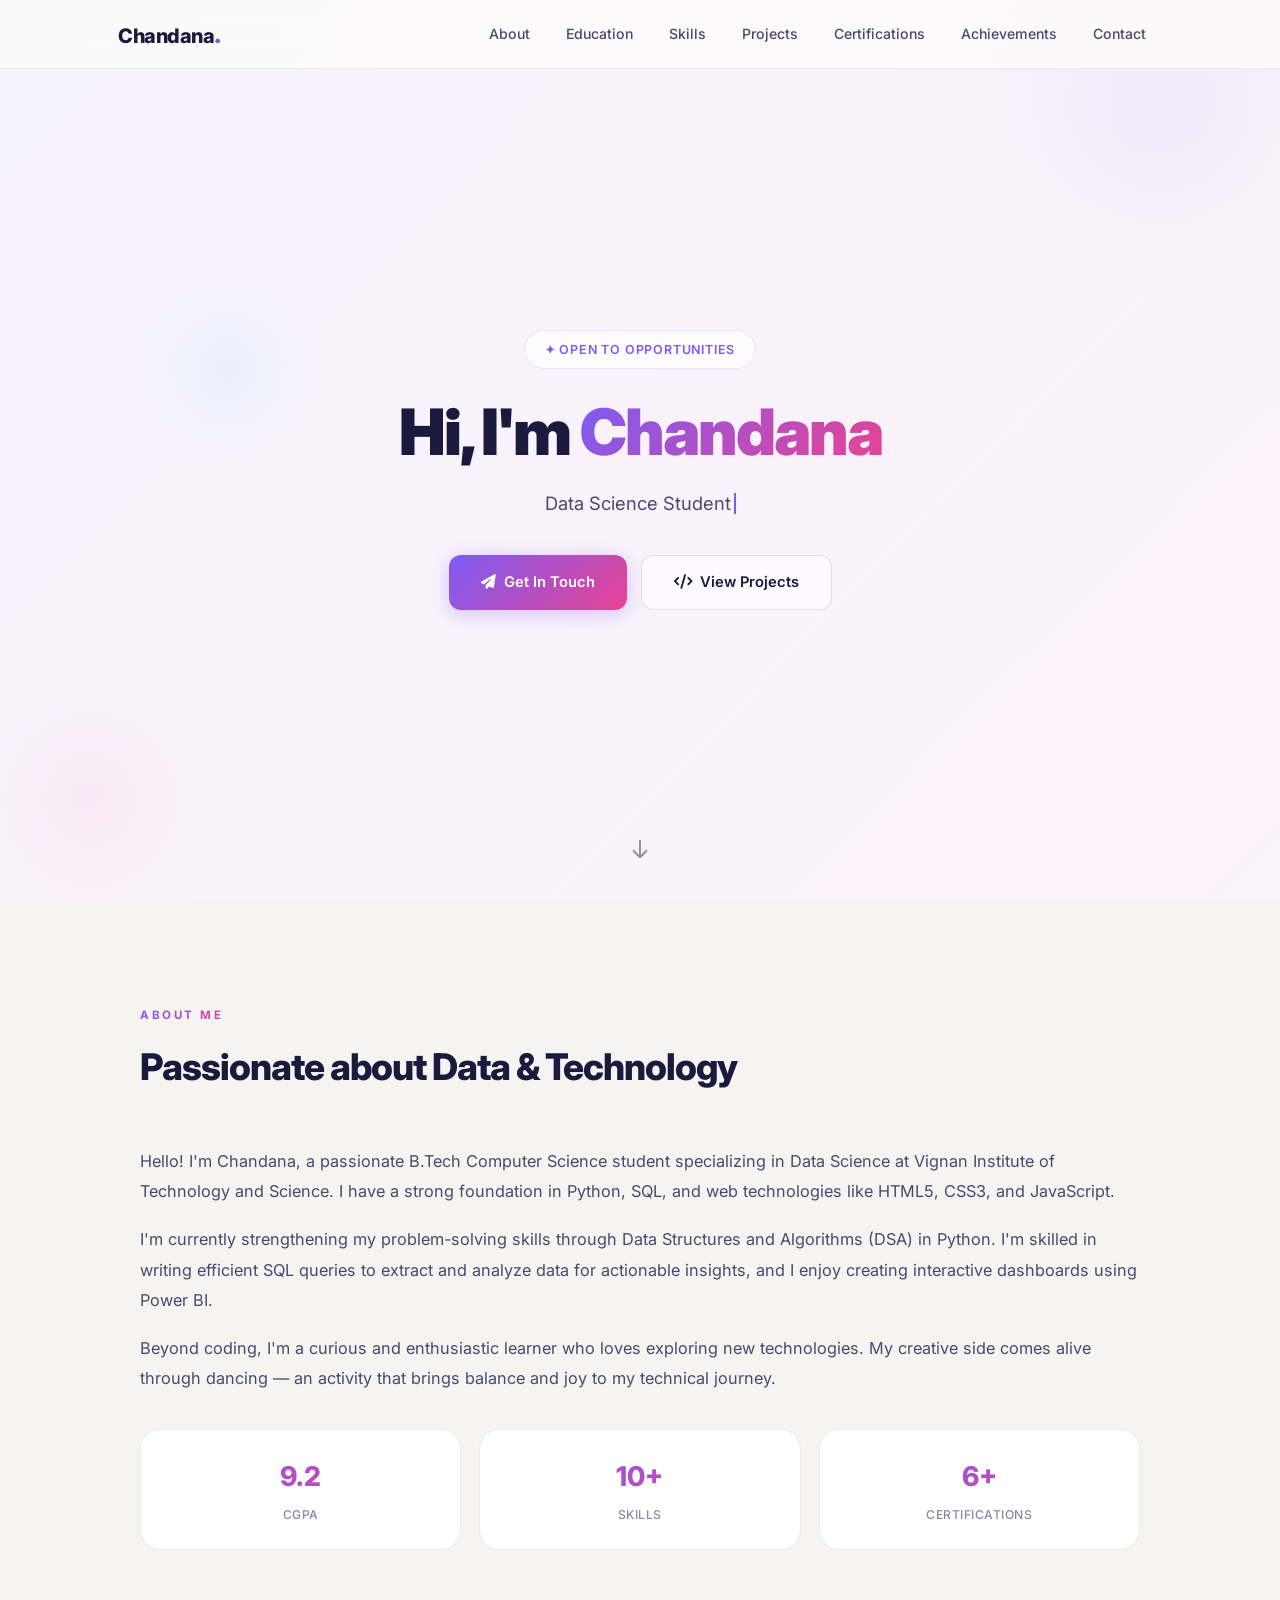
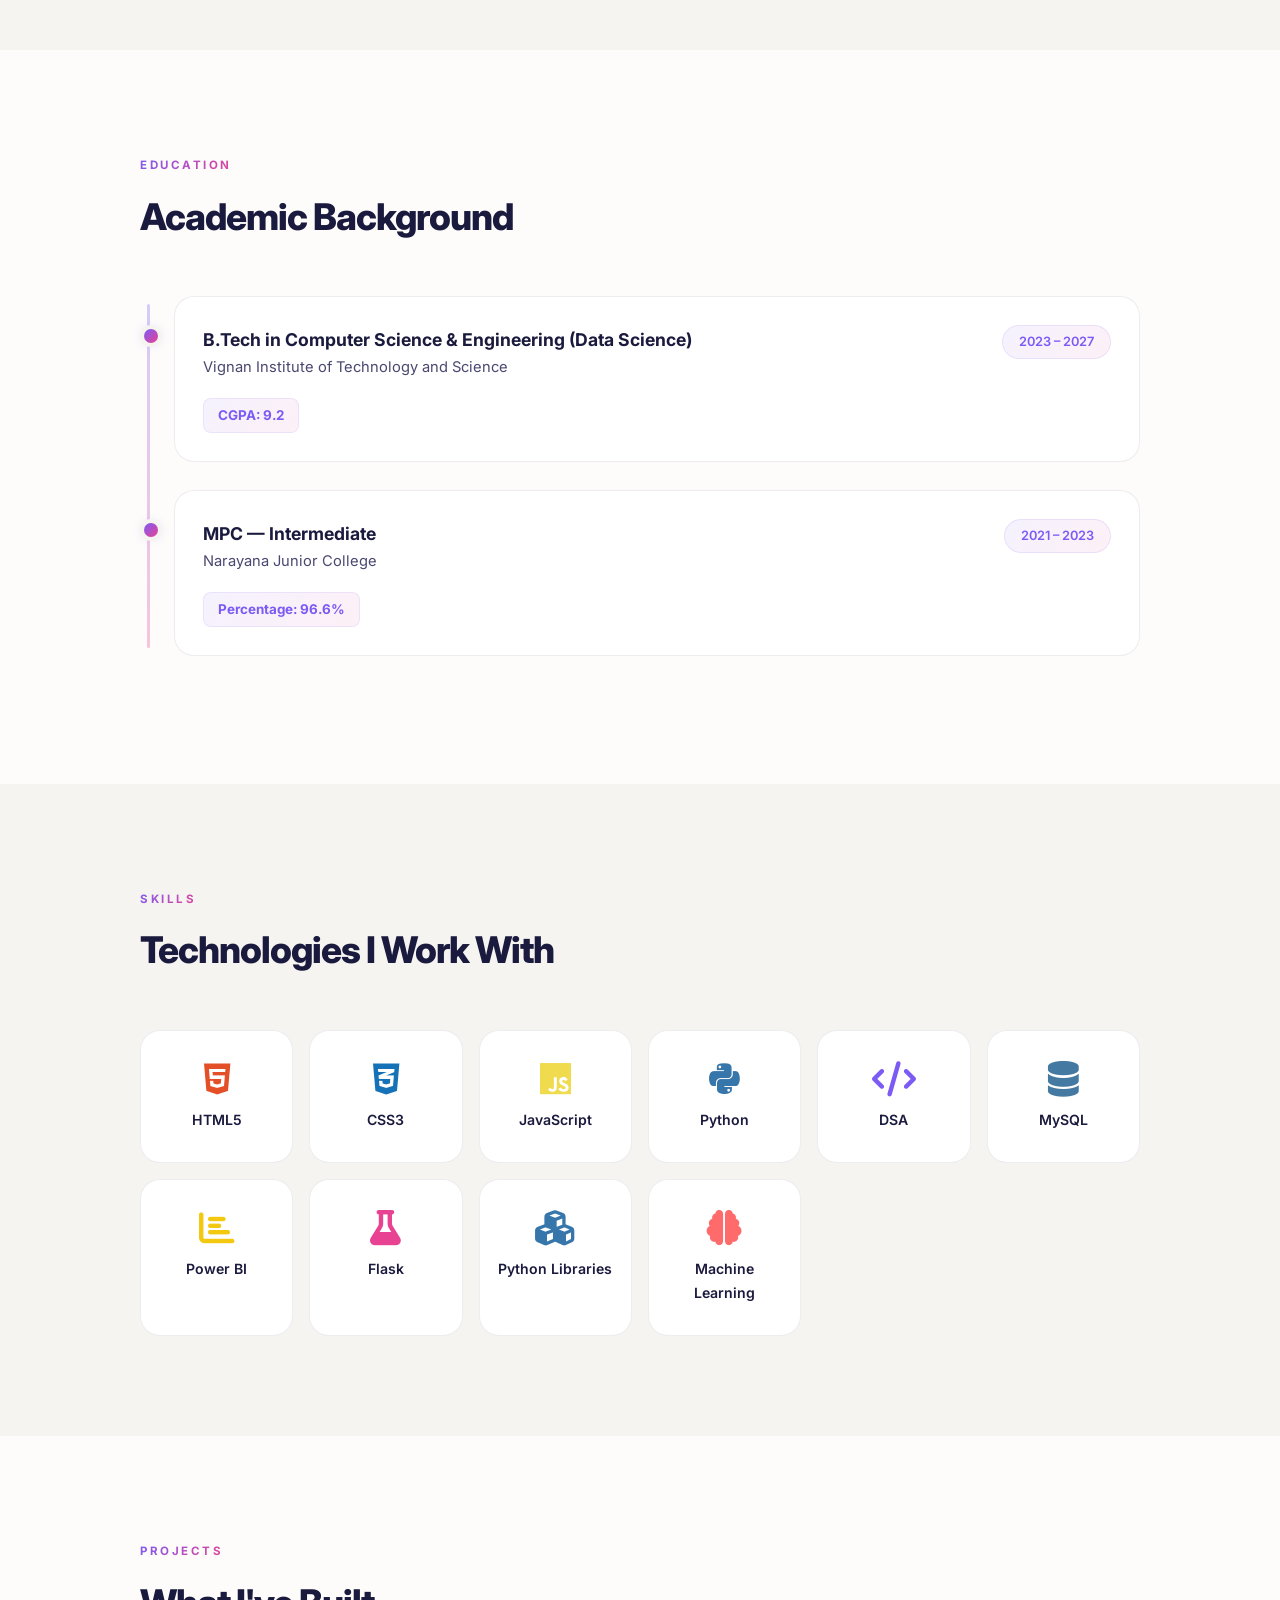
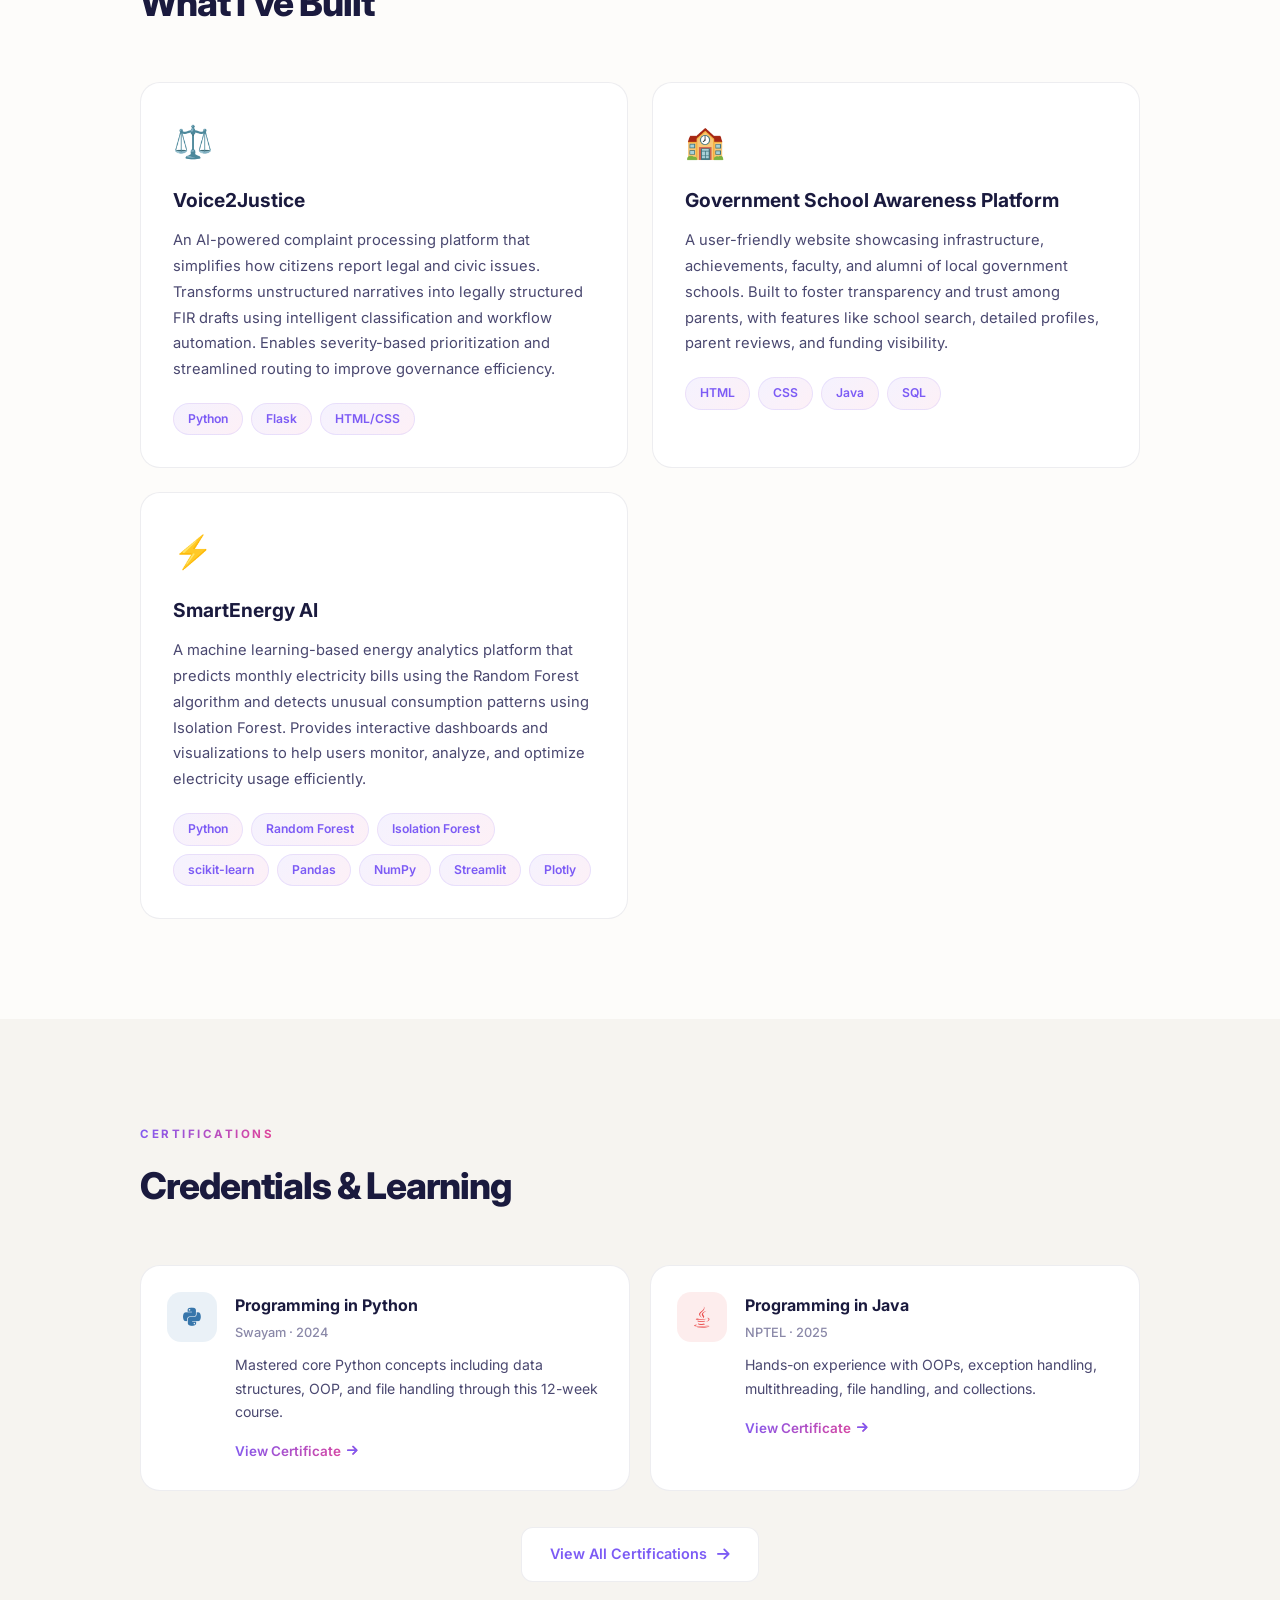
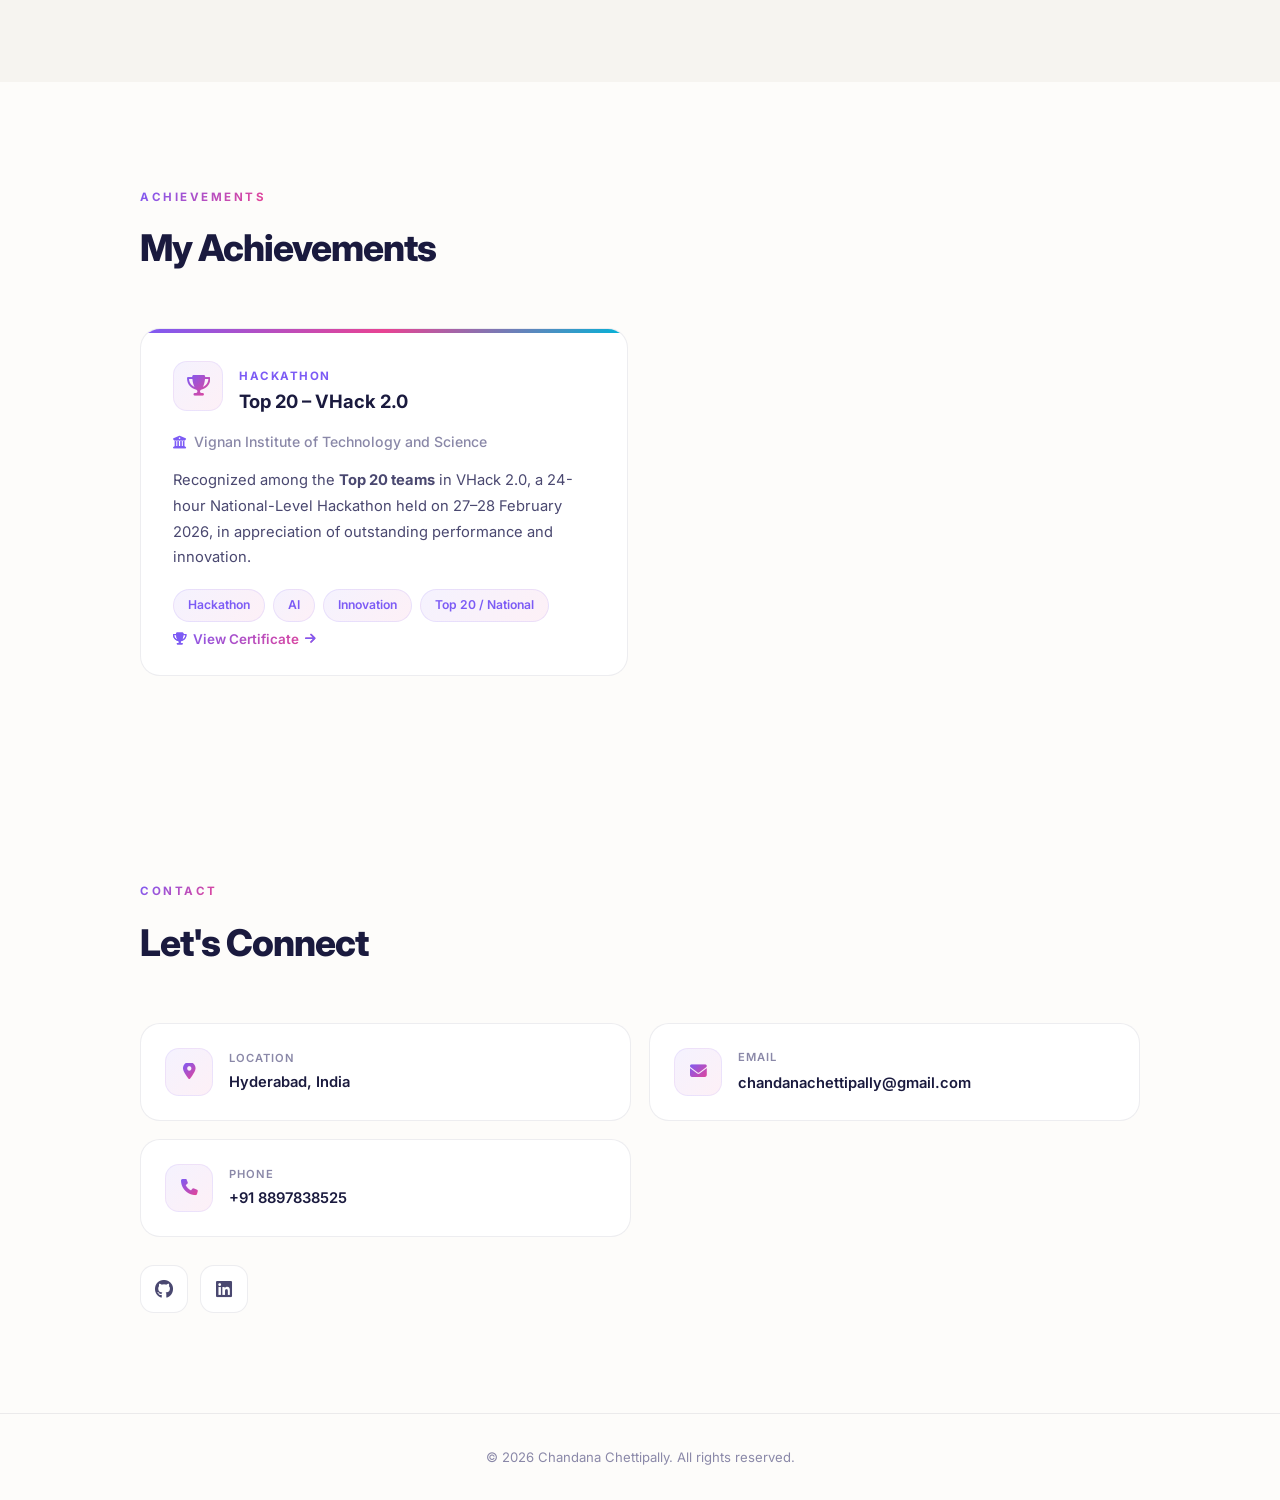
==== commit 0611449f: "Remove NLP tag from Voice2Justice project" ====
--- a/index.html
+++ b/index.html
@@ -200,7 +200,6 @@
                         routing to improve governance efficiency.</p>
                     <div class="tech-tags">
                         <span class="tech-tag">Python</span>
-                        <span class="tech-tag">NLP</span>
                         <span class="tech-tag">Flask</span>
                         <span class="tech-tag">HTML/CSS</span>
                     </div>
